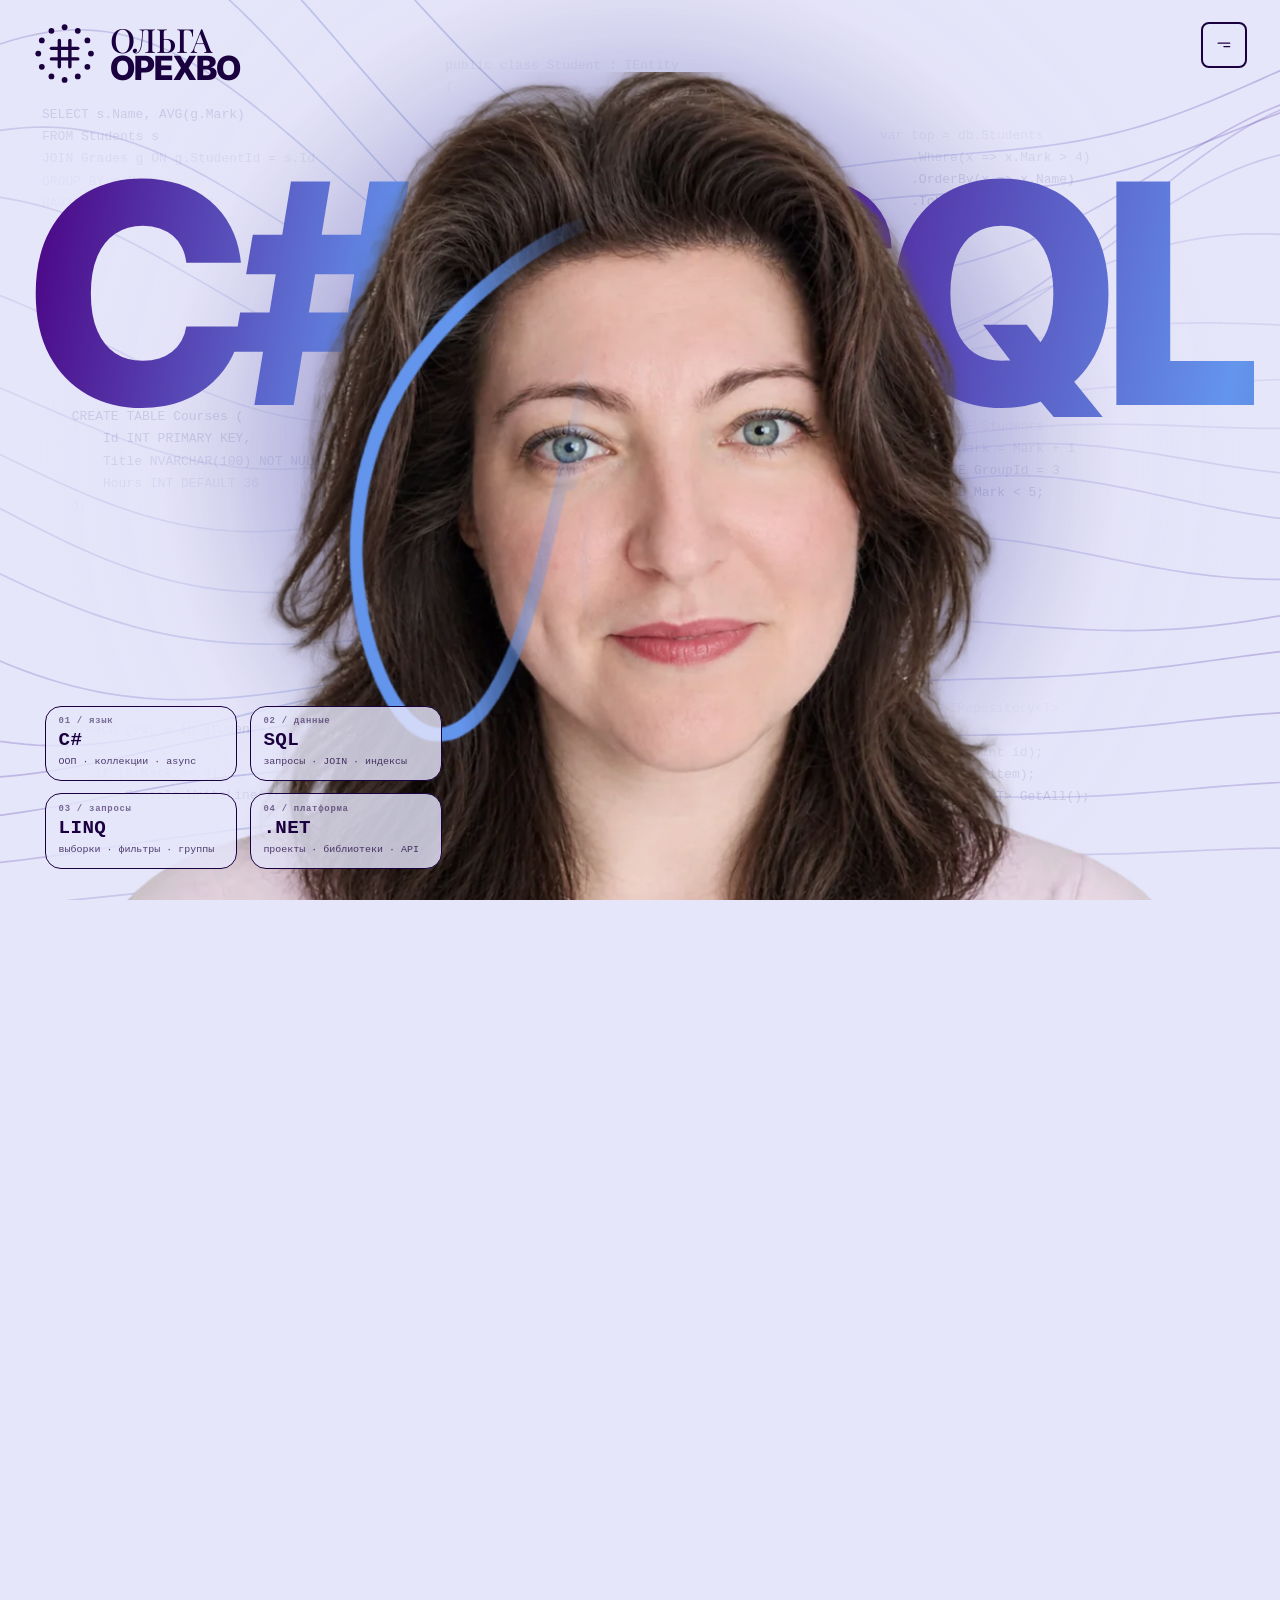
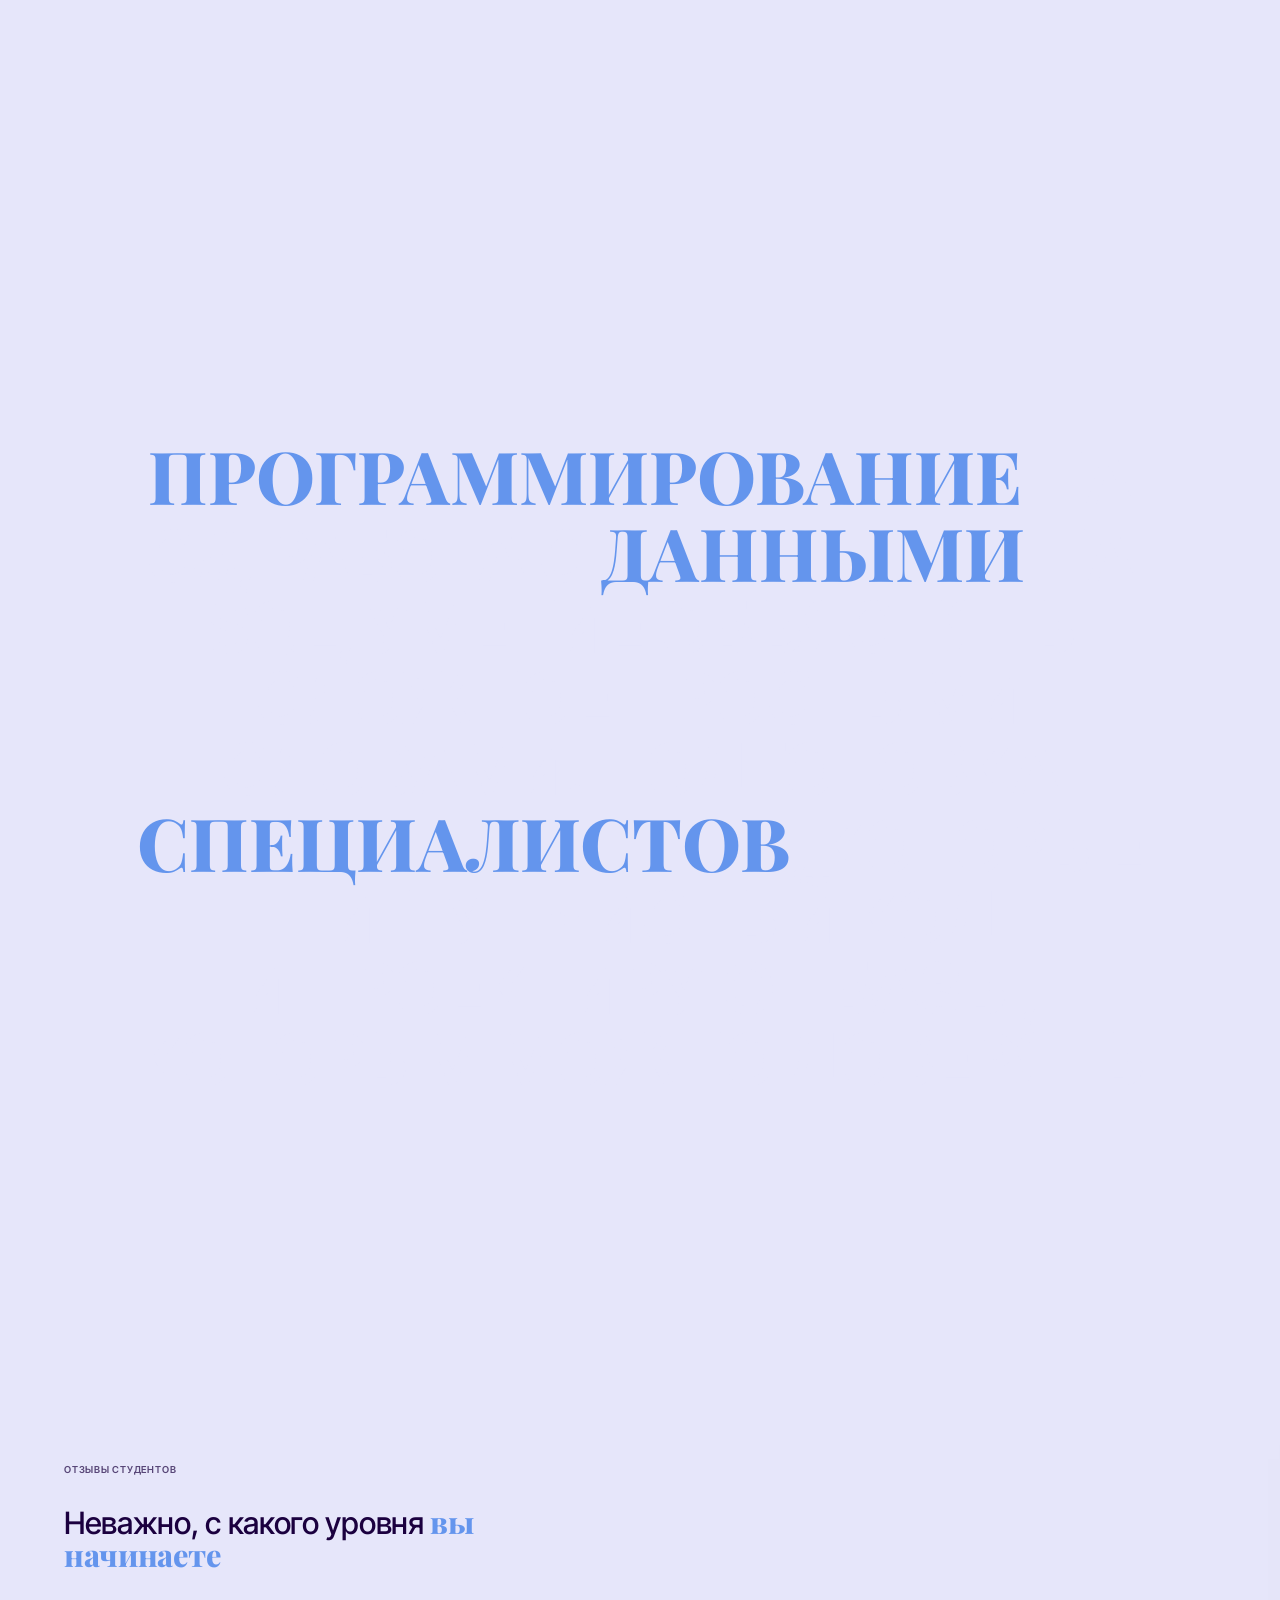
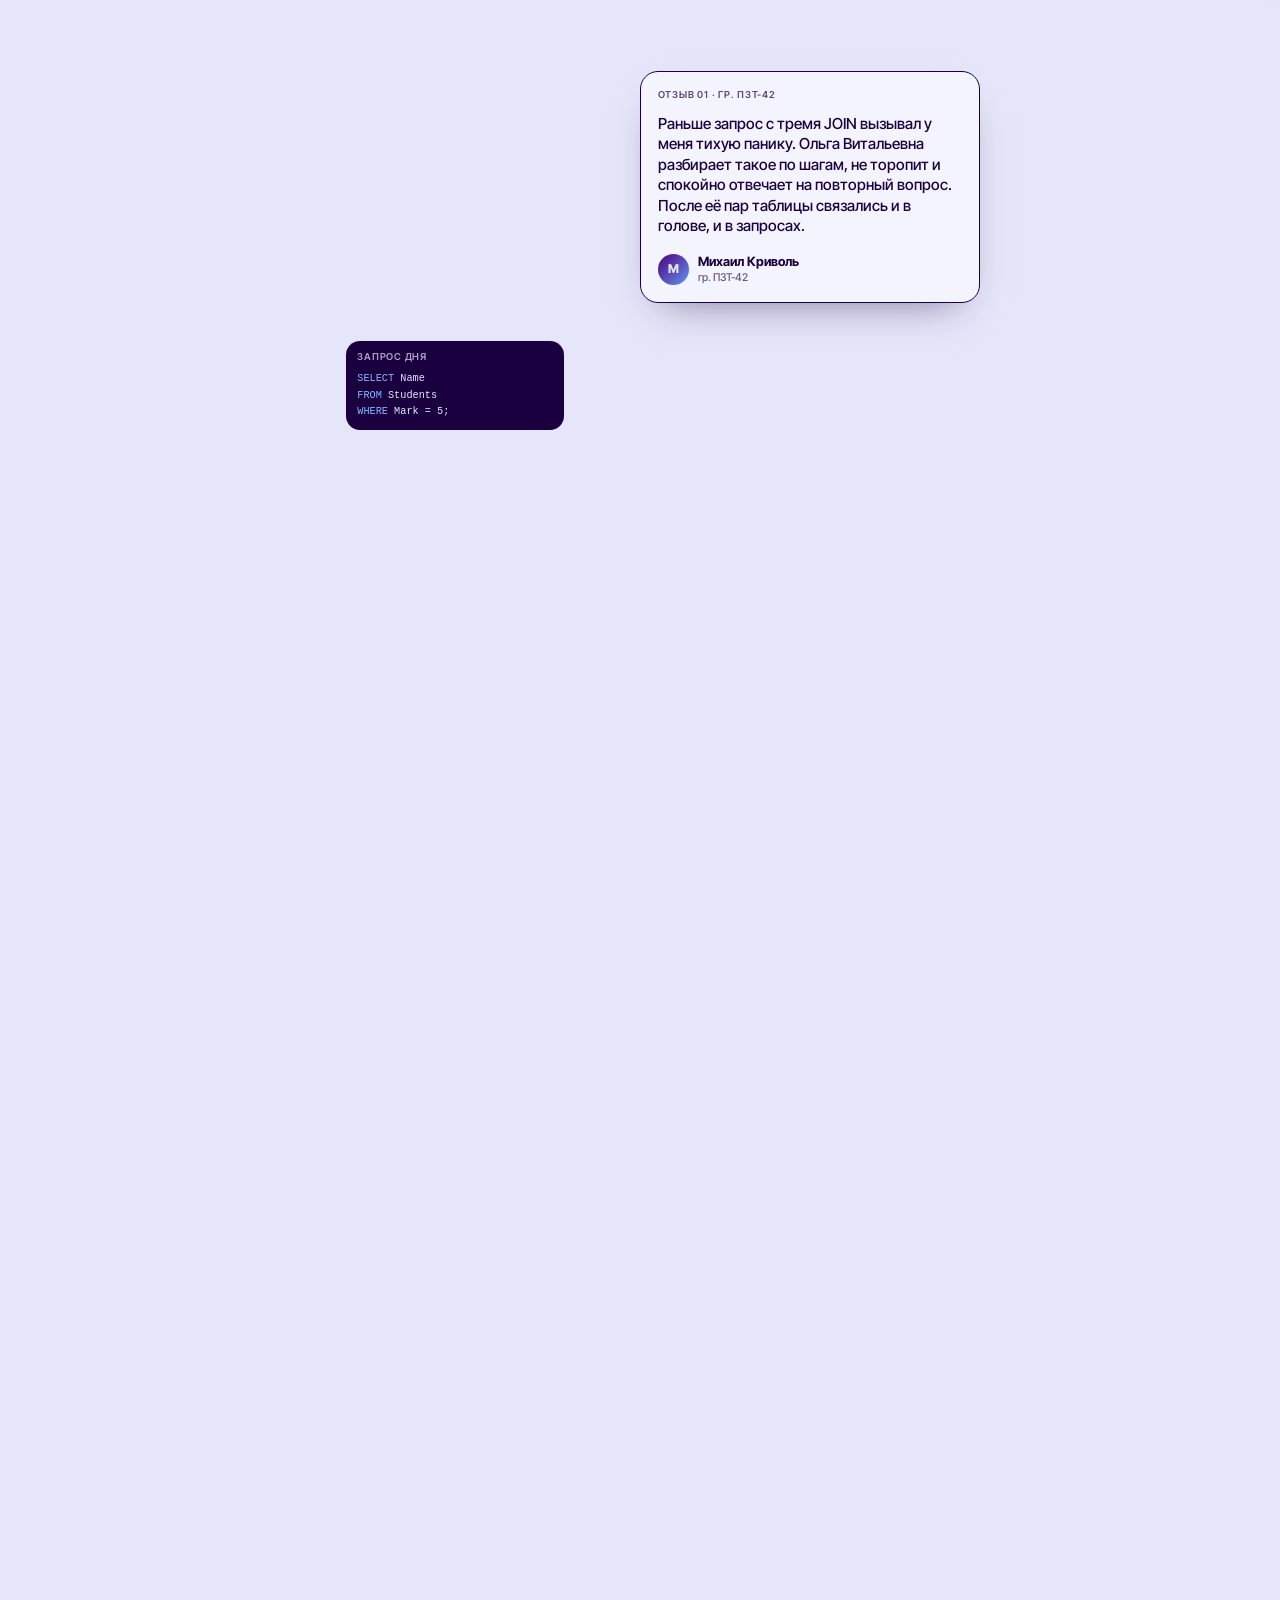
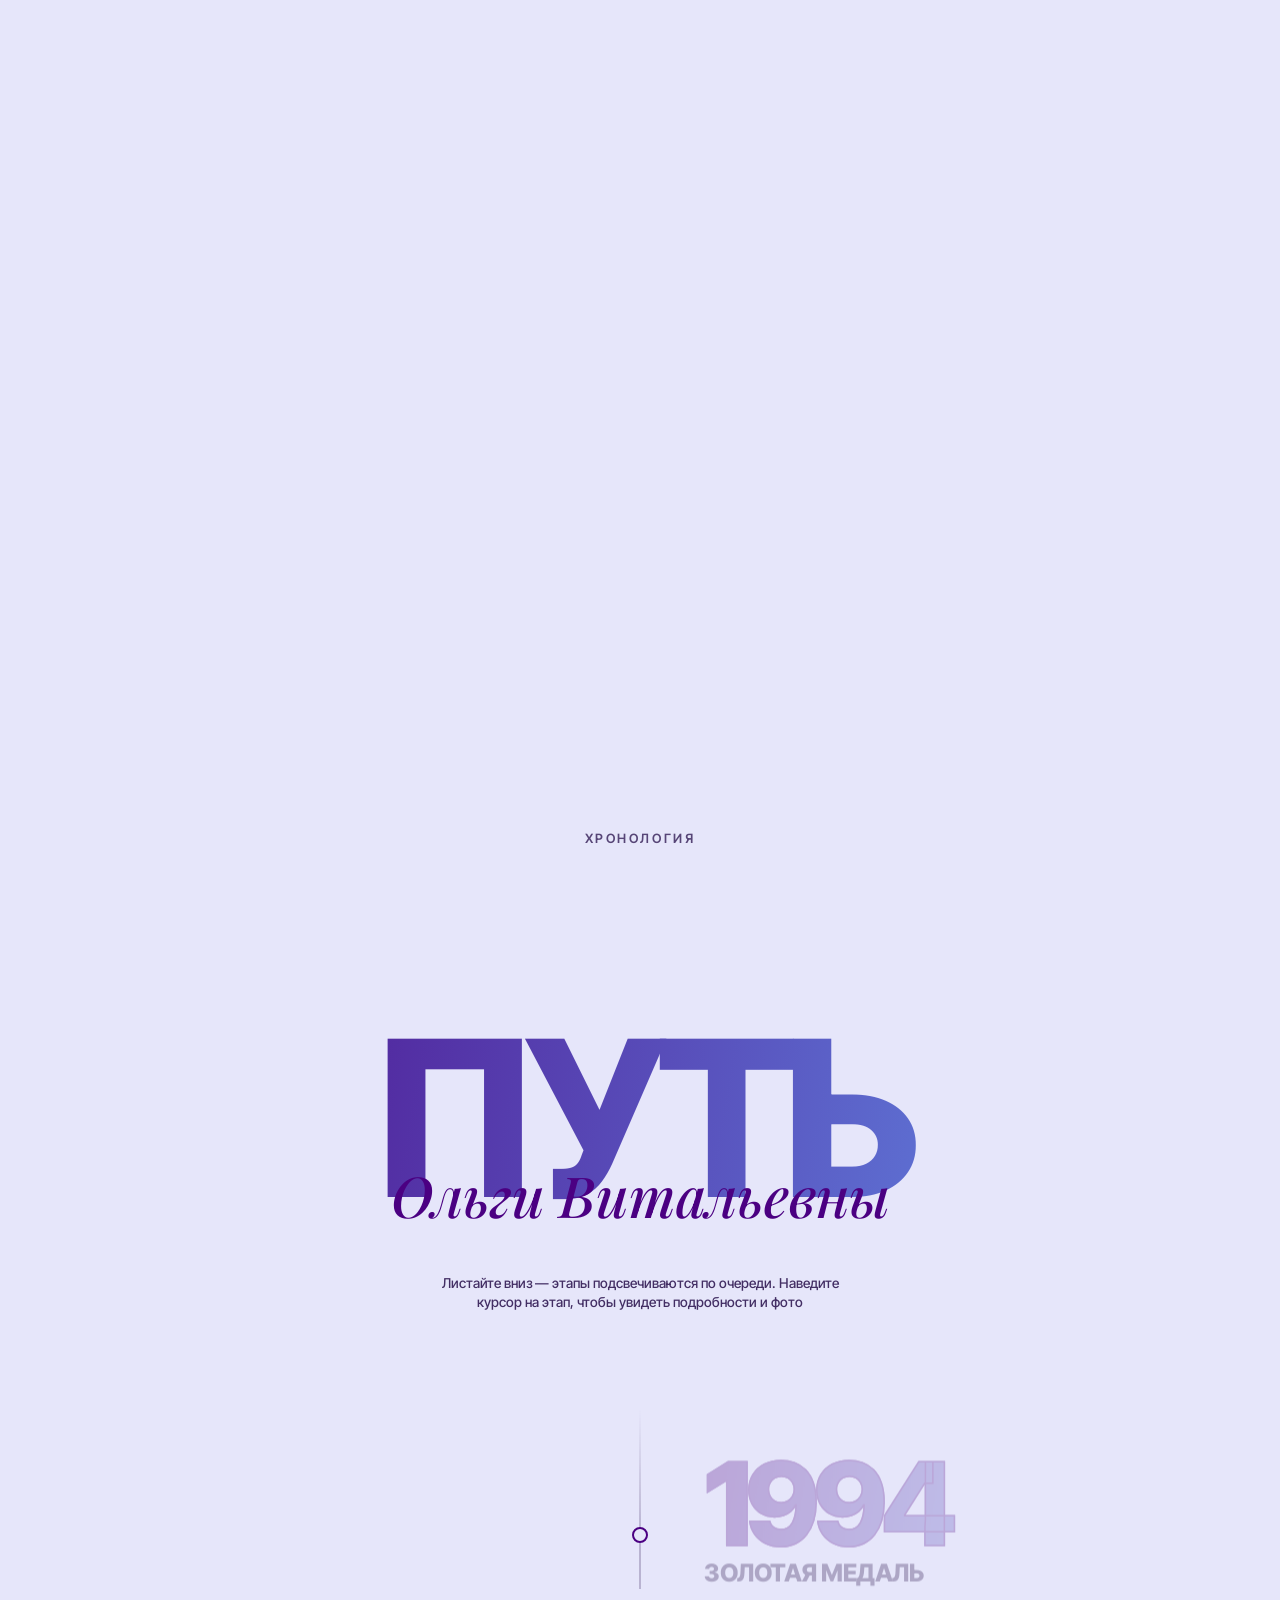
==== index.html @ 8abb2d7e "Update index.html" ====
<!DOCTYPE html>
<html lang="ru">
<head>
<meta charset="utf-8">
<meta name="viewport" content="width=device-width, initial-scale=1, viewport-fit=cover">
<title>Орехво Ольга Витальевна — преподаватель C# и SQL</title>
<link rel="preconnect" href="https://fonts.googleapis.com"><link rel="preconnect" href="https://fonts.gstatic.com" crossorigin>
<link href="https://fonts.googleapis.com/css2?family=Inter+Tight:wght@500;700;800&family=Playfair+Display:wght@500;800&display=swap" rel="stylesheet">
<link rel="stylesheet" href="css/main.css">
<link href="https://fonts.googleapis.com/css2?family=Montserrat:ital,wght@0,600;0,800;1,600&display=swap" rel="stylesheet">
<link rel="stylesheet" href="footer/footer.css">
</head>
<body>
<canvas id="topo" aria-hidden="true"></canvas>
<div class="iri" aria-hidden="true"><i></i><i></i><i></i></div>

<header id="top">
  <a class="logo" href="#story" aria-label="Орехво Ольга Витальевна">
    <svg class="mark" viewBox="0 0 48 48" stroke="currentColor" stroke-width="2.6" stroke-linecap="round" fill="none" aria-hidden="true">
      <circle class="d" style="animation-delay:0.00s" cx="44.0" cy="24.0" r="2.2" fill="currentColor" stroke="none"/><circle class="d" style="animation-delay:0.25s" cx="41.3" cy="34.0" r="2.2" fill="currentColor" stroke="none"/><circle class="d" style="animation-delay:0.50s" cx="34.0" cy="41.3" r="2.2" fill="currentColor" stroke="none"/><circle class="d" style="animation-delay:0.75s" cx="24.0" cy="44.0" r="2.2" fill="currentColor" stroke="none"/><circle class="d" style="animation-delay:1.00s" cx="14.0" cy="41.3" r="2.2" fill="currentColor" stroke="none"/><circle class="d" style="animation-delay:1.25s" cx="6.7" cy="34.0" r="2.2" fill="currentColor" stroke="none"/><circle class="d" style="animation-delay:1.50s" cx="4.0" cy="24.0" r="2.2" fill="currentColor" stroke="none"/><circle class="d" style="animation-delay:1.75s" cx="6.7" cy="14.0" r="2.2" fill="currentColor" stroke="none"/><circle class="d" style="animation-delay:2.00s" cx="14.0" cy="6.7" r="2.2" fill="currentColor" stroke="none"/><circle class="d" style="animation-delay:2.25s" cx="24.0" cy="4.0" r="2.2" fill="currentColor" stroke="none"/><circle class="d" style="animation-delay:2.50s" cx="34.0" cy="6.7" r="2.2" fill="currentColor" stroke="none"/><circle class="d" style="animation-delay:2.75s" cx="41.3" cy="14.0" r="2.2" fill="currentColor" stroke="none"/>
      <path class="h" style="animation-delay:0s" d="M20 14v20" pathLength="100"/>
      <path class="h" style="animation-delay:.15s" d="M28 14v20" pathLength="100"/>
      <path class="h" style="animation-delay:.3s" d="M14 20h20" pathLength="100"/>
      <path class="h" style="animation-delay:.45s" d="M14 28h20" pathLength="100"/>
    </svg>
    <span class="nm"><b>Ольга</b><b>Орехво</b></span>
  </a>
  <div class="btns" id="hmenu">
    <nav class="drawer" id="drawer" aria-label="Разделы сайта">
      <a href="#story">Главная</a><a href="#about">Обо мне</a><a href="#reviews">Отзывы</a><a href="#timeline">Хронология</a><a href="#profile">Дисциплины</a><a href="#pupils">Ученики</a><a href="#gallery">Фотоальбом</a><a href="#voices">Коллеги</a><a href="#awards">Награды</a>
    </nav>
    <button class="btn menu" aria-label="Меню" aria-expanded="false" aria-controls="drawer"><svg viewBox="0 0 24 10" fill="none" stroke="currentColor" stroke-width="2.4" stroke-linecap="round"><path d="M2 2h20M12 8h10" stroke="#1B003F"/></svg></button>
  </div>
</header>

<section id="story">
  <div class="stage">
    <div class="marq" id="marq">
      <div class="row a" id="ra"></div>
      <div class="row b" id="rb"></div>
    </div>
    <div class="shot" id="shotbg"></div>
    <div class="hero" id="hero">
      <div class="big l">C#</div><div class="big r">SQL</div>
    </div>
    <div class="shot" id="shot">
      <img decoding="async" id="ph" alt="Преподаватель" src="images/embedded-01.webp">
    </div>
    <div class="hchips" id="hchips"><span class="chip"><i>01 / язык</i><b>C#</b><small>ООП · коллекции · async</small></span><span class="chip"><i>02 / данные</i><b>SQL</b><small>запросы · JOIN · индексы</small></span><span class="chip"><i>03 / запросы</i><b>LINQ</b><small>выборки · фильтры · группы</small></span><span class="chip"><i>04 / платформа</i><b>.NET</b><small>проекты · библиотеки · API</small></span></div>
    <svg class="sig" id="sig" viewBox="0 0 855 856">
      <defs><filter id="fat" x="-2%" y="-2%" width="104%" height="104%"><feMorphology operator="dilate" radius="2.6"/></filter><linearGradient id="wg" gradientUnits="userSpaceOnUse" x1="0" y1="0" x2="855" y2="0"><stop id="w1" offset="0" stop-color="#fff"/><stop id="w2" offset="0" stop-color="#000"/></linearGradient><mask id="sm" maskUnits="userSpaceOnUse" x="0" y="0" width="855" height="856"><rect width="855" height="856" fill="url(#wg)"/></mask></defs>
      <image href="images/embedded-02.png" width="855" height="856" mask="url(#sm)" filter="url(#fat)"/>
    </svg>
  </div>
</section>

<section id="about">
  <h2><em>Программирование</em> на C#, работа с <em>данными</em> на SQL, умение объяснять сложное простыми словами. Подготовка <em>специалистов</em>, которые пишут чистый код и&nbsp;проектируют базы, которым можно доверять</h2>
</section>

<section id="reviews" aria-label="Отзывы студентов">
  <div class="rstage">
    <div class="ri rint rtext" style="--x:.05;--y:15" data-d="1"><div class="rcap">Отзывы студентов</div><p>Неважно, с какого уровня <b>вы начинаете</b></p></div>
    <!-- Отзывы группы ПЗТ-42: тексты — черновики, каждый автор правит свой под себя. --x/--y — позиция на ПК, --xm/--ym — на телефоне (≤700px) -->
    <article class="ri rc" style="--x:0.50;--y:38;--xm:.2;--ym:52" data-d="1.05" data-dm="1"><div class="rcap">Отзыв 01 · гр. ПЗТ-42</div><q>Раньше запрос с тремя JOIN вызывал у меня тихую панику. Ольга Витальевна разбирает такое по шагам, не торопит и спокойно отвечает на повторный вопрос. После её пар таблицы связались и в голове, и в запросах.</q><div class="who"><i>М</i><span>Михаил Криволь<small>гр. ПЗТ-42</small></span></div></article>
    <article class="ri rc" style="--x:1.02;--y:10;--xm:1.05;--ym:11" data-d="1.0" data-dm="1"><div class="rcap">Отзыв 02 · гр. ПЗТ-42</div><q>Требовательная, это правда. Зато не делает вид, что всё очевидно, и разбирает ошибки до конца. На C# чужой код после её пар читать стало заметно проще.</q><div class="who"><i>И</i><span>Иван Нестеренко<small>гр. ПЗТ-42</small></span></div></article>
    <article class="ri rc" style="--x:1.46;--y:54;--xm:1.25;--ym:52" data-d="1.1" data-dm="1"><div class="rcap">Отзыв 03 · гр. ПЗТ-42</div><q>На КПиЯП C# сначала пугал: классы, наследование, всё сразу. Ольга Витальевна объясняет спокойно и на примерах, и в какой-то момент я поймала себя на том, что сама понимаю, что пишу.</q><div class="who"><i>Е</i><span>Екатерина Овсяник<small>гр. ПЗТ-42</small></span></div></article>
    <article class="ri rc rbig" style="--x:1.92;--y:14;--xm:2.05;--ym:11" data-d="0.95" data-dm="1" data-cap="Отзыв студентки" data-name="Виктория Машуто" data-sub="гр. ПЗТ-42" data-full="Занятия с Ольгой Витальевной — это мощный баланс теории и практики в сфере C# и баз данных. Но главное — это её невероятная вовлеченность. Как настоящий наставник, она искренне болеет за мой результат на ProfSkills и помогает справляться со всеми трудностями подготовки. Очень ценю её поддержку и безумно рада была работать над разработкой этого сайта!"><div class="rcap">Отзыв 04 · гр. ПЗТ-42</div><q>Занятия с Ольгой Витальевной — это мощный баланс теории и практики в сфере C# и баз данных. Но главное — это её невероятная вовлеченность…</q><button type="button" class="rmore" data-open="rmodal">Читать подробнее →</button><div class="who"><i>В</i><span>Виктория Машуто<small>гр. ПЗТ-42</small></span></div></article>
    <article class="ri rc rbig" style="--x:2.4;--y:42;--xm:2.2;--ym:52" data-d="1.0" data-dm="1"><div class="rcap">Отзыв 05 · выпускник 2017 г.</div><q>Об Ольге Витальевне у меня остались исключительно тёплые и положительные воспоминания. Это не только замечательный преподаватель, который умеет заинтересовать своим предметом…</q><button type="button" class="rmore" data-open="rmodal">Читать подробнее →</button><div class="who"><i>Д</i><span>Денис Чеберачко<small>выпускник · WorldSkills</small></span></div></article>
    <!-- Отзывы группы ПЗТ-44 -->
    <article class="ri rc rbig" style="--x:3.0;--y:12;--xm:3.05;--ym:11" data-d="1.0" data-dm="1" data-cap="Отзыв студента" data-name="Панько Д.М." data-sub="гр. ПЗТ-44" data-full="Хочу выразить благодарность Ольге Витальевне за качественное преподавание. Материал она объясняет понятно и последовательно, всегда готова ответить на вопросы и разобрать сложные моменты ещё раз. На занятиях спокойная и доброжелательная атмосфера, а требования к работам чёткие и справедливые. Видно, что Ольге Витальевне важно, чтобы студенты действительно разобрались в предмете. Спасибо за терпение, поддержку и интересные занятия!"><div class="rcap">Отзыв 06 · гр. ПЗТ-44</div><q>Хочу выразить благодарность Ольге Витальевне за качественное преподавание. Материал она объясняет понятно и последовательно…</q><button type="button" class="rmore" data-open="rmodal">Читать подробнее →</button><div class="who"><i>Д</i><span>Панько Д.М.<small>гр. ПЗТ-44</small></span></div></article>
    <article class="ri rc rbig" style="--x:3.45;--y:46;--xm:3.3;--ym:52" data-d="1.05" data-dm="1" data-cap="Отзыв студента" data-name="Зименков И.С." data-sub="гр. ПЗТ-44" data-full="Ольга Витальевна — просто золотой человек и преподаватель от бога. С ней максимально комфортно учиться: она никогда не давит, не нудит, а объясняет всё нормальным, человеческим языком. На уроках всегда приятная атмосфера, нет этого вечного страха сделать ошибку. Она видит в каждом из нас личность, всегда выслушает и поддерживает, если что-то не получается. К такому учителю реально хочется ходить на занятия!"><div class="rcap">Отзыв 07 · гр. ПЗТ-44</div><q>Ольга Витальевна — просто золотой человек и преподаватель от бога. С ней максимально комфортно учиться: она никогда не давит, не…</q><button type="button" class="rmore" data-open="rmodal">Читать подробнее →</button><div class="who"><i>И</i><span>Зименков И.С.<small>гр. ПЗТ-44</small></span></div></article>
    <article class="ri rc" style="--x:3.9;--y:16;--xm:4.05;--ym:11" data-d="0.95" data-dm="1"><div class="rcap">Отзыв 08 · гр. ПЗТ-44</div><q>Спасибо Ольге Витальевне за её доброту и терпение! Она никогда не ругает за ошибки, а наоборот — помогает и поддерживает. С ней хочется учиться, и C# уже не кажется таким сложным. Очень вам благодарна!</q><div class="who"><i>Н</i><span>Малиновская Н.А.<small>гр. ПЗТ-44</small></span></div></article>
    <article class="ri rc" style="--x:4.35;--y:50;--xm:4.15;--ym:52" data-d="1.1" data-dm="1"><div class="rcap">Отзыв 09 · гр. ПЗТ-44</div><q>Ольга Витальевна — замечательный учитель. Объясняет понятно, помогает, если что-то не понимаешь. На уроках спокойно, можно не бояться отвечать. Спасибо вам большое!</q><div class="who"><i>В</i><span>Куличёв В.В.<small>гр. ПЗТ-44</small></span></div></article>
    <article class="ri rc rbig" style="--x:4.8;--y:10;--xm:5.05;--ym:11" data-d="1.0" data-dm="1" data-cap="Отзыв студента" data-name="Белько В.В." data-sub="гр. ПЗТ-44" data-full="Огромное спасибо Ольге Витальевне за то, что сложный и объёмный C# стал для меня понятным и интересным! Благодаря её объяснениям даже самые запутанные темы наконец-то уложились в голове, и программирование перестало казаться чем-то недостижимым."><div class="rcap">Отзыв 10 · гр. ПЗТ-44</div><q>Огромное спасибо Ольге Витальевне за то, что сложный и объёмный C# стал для меня понятным и интересным! Благодаря её объяснениям…</q><button type="button" class="rmore" data-open="rmodal">Читать подробнее →</button><div class="who"><i>В</i><span>Белько В.В.<small>гр. ПЗТ-44</small></span></div></article>
    <article class="ri rc" style="--x:5.25;--y:44;--xm:5.0;--ym:52" data-d="1.05" data-dm="1"><div class="rcap">Отзыв 11 · гр. ПЗТ-44</div><q>Ольга Витальевна — очень интересный и терпеливый преподаватель. Её лекции никогда не бывают скучными. И благодаря ей я поняла, что C# — это не так страшно, как казалось. Спасибо ей большое!</q><div class="who"><i>Д</i><span>Брезина Д.А.<small>гр. ПЗТ-44</small></span></div></article>
    <!-- Отзыв выпускницы ПЗТ-40 -->
    <article class="ri rc rbig" style="--x:5.6;--y:12;--xm:6.0;--ym:52" data-d="1.0" data-dm="1" data-cap="Отзыв выпускницы" data-name="Дарья Крагель" data-sub="выпускница ПЗТ-40" data-full="Замечательный преподаватель, который действительно переживает за учащихся и делает всё, чтобы мы поняли материал. И лекции, и лабораторные с практическими всегда проходили интересно. Спасибо за человеческое отношение и помощь в учебе!"><div class="rcap">Отзыв 12 · выпускница ПЗТ-40</div><q>Замечательный преподаватель, который действительно переживает за учащихся и делает всё, чтобы мы поняли материал. И лекции, и лабораторные…</q><button type="button" class="rmore" data-open="rmodal">Читать подробнее →</button><div class="who"><i>Д</i><span>Дарья Крагель<small>выпускница ПЗТ-40</small></span></div></article>
    <!-- доп. карточки с кодом для лент ПЗТ-44 (на телефоне скрыты) -->
    <div class="ri rcode" style="--x:2.72;--y:14" data-d="1.0" aria-hidden="true"><span class="rcap">терпение</span><em>while</em> (!understood)
  Explain();</div>
    <div class="ri rcode" style="--x:3.05;--y:74" data-d="1.0" aria-hidden="true"><span class="rcap">запрос дня</span><em>INSERT INTO</em> Reviews
<em>VALUES</em> ('Спасибо!');</div>
    <div class="ri rcode" style="--x:3.45;--y:8" data-d="1.0" aria-hidden="true"><span class="rcap">на каждой паре</span><em>foreach</em> (<em>var</em> s <em>in</em> students)
  s.Learn();</div>
    <div class="ri rcode" style="--x:3.95;--y:74" data-d="1.0" aria-hidden="true"><span class="rcap">если не понял</span><em>try</em> { Learn(); }
<em>catch</em> { Ask(); }</div>
    <div class="ri rcode" style="--x:4.35;--y:8" data-d="1.0" aria-hidden="true"><span class="rcap">сколько нас</span><em>SELECT</em> <em>COUNT</em>(*)
<em>FROM</em> Thanks;</div>
    <div class="ri rcode" style="--x:4.8;--y:74" data-d="1.0" aria-hidden="true"><span class="rcap">на защите</span><em>if</em> (understood)
  mark = 5;</div>
    <div class="ri rcode" style="--x:5.25;--y:8" data-d="1.0" aria-hidden="true"><span class="rcap">git</span>git commit -m
  "Всё получилось"</div>
    <div class="ri rcode" style="--x:0.27;--y:68" data-d="0.9" aria-hidden="true"><span class="rcap">запрос дня</span><em>SELECT</em> Name
<em>FROM</em> Students
<em>WHERE</em> Mark = 5;</div>
    <div class="ri rcode" style="--x:1.12;--y:76" data-d="1.1" aria-hidden="true"><span class="rcap">на каждой паре</span>students
  .<em>Where</em>(s => s.Mark > 4)
  .<em>ToList</em>();</div>
    <div class="ri rcode" style="--x:2.15;--y:72" data-d="1.15" aria-hidden="true"><span class="rcap">итог</span><em>Console</em>.WriteLine(
  "Спасибо!");</div>
  </div>
</section>

<!-- Хронология: данные из характеристик и грамот. Чтобы добавить фото — замените <figure class="tlimg"><b>..</b><em>..</em></figure> на <figure class="tlimg"><img decoding="async" class="doc" src="images/..."></figure> -->
<section id="timeline" aria-label="Хронология">
  <div class="tstage">
    <div class="ttrack" id="ttrack">
      <div class="tline"><i id="tfill"></i></div>
      <article class="tli tlt" style="--k:0"><div class="tcap">Хронология</div><h2>Путь <em>Ольги Витальевны</em></h2><p>Листайте вниз — этапы подсвечиваются по очереди. Наведите курсор на этап, чтобы увидеть подробности и фото</p></article>
    <article class="tli r" style="--k:1;--c1:#4B0082;--c2:#6495ED" tabindex="0">
      <div class="tlb"><span class="tly">1994</span><h3>Золотая медаль</h3><p class="tls">Школа №9</p><div class="tld"><p>Ещё в школе проявляла интерес к точным наукам: окончила её в 1994 году с золотой медалью и выбрала специальность «Математика. Прикладная математика» в Гродненском государственном университете имени Янки Купалы.</p></div></div>
      <figure class="tlimg"><b>1994</b><em>Золотая медаль · 1994</em></figure>
      <i class="tldot"></i>
    </article>
    <article class="tli l" style="--k:2;--c1:#191970;--c2:#6495ED" tabindex="0">
      <div class="tlb"><span class="tly">1999</span><h3>Университет и колледж</h3><p class="tls">ГрГУ имени Янки Купалы → Гродненский государственный политехнический колледж</p><div class="tld"><p>Окончила ГрГУ имени Янки Купалы («Математик. Преподаватель математики») и в том же году — институт повышения образования при ГрГУ («Математик-программист»). С июля 1999 года работает в Гродненском государственном политехническом колледже: сначала совместителем, с 1 сентября 2000 — штатным преподавателем спецдисциплин.</p></div></div>
      <figure class="tlimg"><img decoding="async" class="ph" src="images/univ-old.jpg" alt="Студенческие годы" loading="lazy"></figure>
      <i class="tldot"></i>
    </article>
    <article class="tli r" style="--k:3;--c1:#4B0082;--c2:#8FB4FF" tabindex="0">
      <div class="tlb"><span class="tly">2006</span><h3>Почётная грамота</h3><p class="tls">К 50-летию колледжа</p><div class="tld"><p>Ноябрь 2006: Почётная грамота за добросовестное и творческое отношение к работе в связи с 50-летием со дня основания колледжа. В том же году — курсы «Педагогическое мастерство и современные технологии обучения».</p></div></div>
      <figure class="tlimg"><img decoding="async" class="doc" src="images/pochetnaya-gramota-2006.jpg" alt="Почётная грамота · 2006" loading="lazy"></figure>
      <i class="tldot"></i>
    </article>
    <article class="tli l" style="--k:4;--c1:#27006B;--c2:#6495ED" tabindex="0">
      <div class="tlb"><span class="tly">2009</span><h3>Признание коллег</h3><p class="tls">Методические конкурсы колледжа</p><div class="tld"><p>Февраль 2009: диплом III степени — победитель мониторинга качества преподавания в колледже, и грамота от коллектива группы ПЗТ-2.15. Июль 2009: благодарственное письмо директора за методическую помощь начинающим преподавателям. Ещё раньше, в октябре 2007, — диплом II степени конкурса методических разработок «Открытый урок».</p></div></div>
      <figure class="tlimg"><img decoding="async" class="doc" src="images/diplom-2009-monitoring.jpg" alt="Диплом · 2009" loading="lazy"></figure>
      <i class="tldot"></i>
    </article>
    <article class="tli r" style="--k:5;--c1:#191970;--c2:#8FB4FF" tabindex="0">
      <div class="tlb"><span class="tly">2011</span><h3>Грамота облисполкома</h3><p class="tls">Награда и курсы повышения квалификации</p><div class="tld"><p>4 ноября 2011 — Почётная грамота управления образования Гродненского облисполкома за многолетнюю плодотворную работу и успехи в профессиональной деятельности. В июне 2011 — курс в институте инновационных технологий («Инновационные технологии в образовании»), а в 2003 — курсы в республиканском институте повышения образования. Соавтор типового учебного плана специальности 2-40 01 01 «Программное обеспечение информационных технологий». К 2011 году — преподаватель первой категории.</p></div></div>
      <figure class="tlimg"><img decoding="async" class="doc" src="images/gramota-uprobr-2011.jpg" alt="Почётная грамота управления образования · 2011" loading="lazy"></figure>
      <i class="tldot"></i>
    </article>
    <article class="tli l" style="--k:6;--c1:#4B0082;--c2:#6495ED" tabindex="0">
      <div class="tlb"><span class="tly">2013</span><h3>Эксперт по аккредитации</h3><p class="tls">Департамент контроля качества образования</p><div class="tld"><p>Принимает участие в работе Департамента контроля качества образования по аккредитации ЧУО «Колледж бизнеса и права». К этому времени — преподаватель высшей категории.</p></div></div>
      <figure class="tlimg"><b>2013</b><em>Контроль качества</em></figure>
      <i class="tldot"></i>
    </article>
    <article class="tli r" style="--k:7;--c1:#191970;--c2:#6495ED" tabindex="0">
      <div class="tlb"><span class="tly">2016</span><h3>WorldSkills Belarus</h3><p class="tls">Первая медаль ученика</p><div class="tld"><p>Май 2016: Д. Чеберачко — серебряный призёр II Республиканского конкурса «WorldSkills Belarus – 2016» по компетенции «Программные решения для бизнеса». Ольга Витальевна — эксперт этой компетенции, ей вручён диплом эксперта конкурса. 3 ноября 2016 — Грамота Министерства образования Республики Беларусь за многолетнюю плодотворную педагогическую деятельность, успехи в обучении и воспитании подрастающего поколения.</p></div></div>
      <figure class="tlimg"><img decoding="async" class="ph" src="images/ws2016-ploshchadka.jpg" alt="WorldSkills Belarus – 2016: площадка компетенции" loading="lazy" style="object-position:50% 40%"></figure>
      <i class="tldot"></i>
    </article>
    <article class="tli l" style="--k:8;--c1:#4B0082;--c2:#8FB4FF" tabindex="0">
      <div class="tlb"><span class="tly">2017</span><h3>От Гродно до Абу-Даби</h3><p class="tls">Россия, Китай, ОАЭ и премия Президента</p><div class="tld"><p>Май 2017: серебро Д. Чеберачко в финале WorldSkills Russia в Краснодаре и участие в Евразийском чемпионате. Июнь — China International Skills Competition. Октябрь — 44-й чемпионат мира WorldSkills в Абу-Даби. Дипломы «Арт-Портала».</p> <p> Для Ольги Витальевны этот год особенный — третья премия специального фонда Президента Республики Беларусь за вклад в развитие способностей одарённых учащихся (по итогам 2016/2017 учебного года) и Почётная грамота Гродненского облисполкома (август 2017).</p></div></div>
      <figure class="tlimg"><img decoding="async" class="doc" src="images/svidetelstvo-premiya-prezidenta-2017.jpg" alt="Свидетельство о награждении третьей премией · 2017" loading="lazy"></figure>
      <i class="tldot"></i>
    </article>
    <article class="tli r" style="--k:9;--c1:#27006B;--c2:#8FB4FF" tabindex="0">
      <div class="tlb"><span class="tly">2018</span><h3>Эксперт конкурсов</h3><p class="tls">WorldSkills Belarus и Profskills Belarus</p><div class="tld"><p>Ольга Витальевна выступала экспертом по компетенции «Программные решения для бизнеса»: диплом эксперта II конкурса WorldSkills Belarus – 2016, сертификат эксперта III конкурса WorldSkills Belarus – 2018 (Минск) и сертификат эксперта V конкурса Profskills Belarus – 2023.</p></div></div>
      <figure class="tlimg"><img decoding="async" class="ph" src="images/ws2018-gruppa.jpg" alt="WorldSkills Belarus 2018: эксперты и участники компетенции" loading="lazy" style="object-position:50% 45%"></figure>
      <i class="tldot"></i>
    </article>
    <article class="tli l" style="--k:10;--c1:#27006B;--c2:#6495ED" tabindex="0">
      <div class="tlb"><span class="tly">2019</span><h3>Новые призёры</h3><p class="tls">WorldSkills 2019–2020</p><div class="tld"><p>Май и декабрь 2019: В. Десятов, Д. Альхимович и А. Лисовский — призёры первичных этапов конкурса по стандартам WorldSkills. Май 2020: В. Десятов — 3 место в областном этапе «WorldSkills Belarus – 2020». В 2020 году — дипломы областного «ТехноМарафона» у Д. Дикляевой, Д. Врублевского и А. Зайцева.</p></div></div>
      <figure class="tlimg"><img decoding="async" class="ph" src="images/ws2020-oblast-diplomy.jpg" alt="Областной этап WorldSkills Belarus – 2020: дипломы учеников" loading="lazy" style="object-position:50% 35%"></figure>
      <i class="tldot"></i>
    </article>
    <article class="tli r" style="--k:11;--c1:#191970;--c2:#8FB4FF" tabindex="0">
      <div class="tlb"><span class="tly">2021</span><h3>«ИТ-Планета» и благодарность</h3><p class="tls">Международная олимпиада в сфере ИКТ</p><div class="tld"><p>К. Канабай — 3 место в конкурсе «DataArt IT Contest» олимпиады «ИТ-Планета 2020/21» и диплом I степени BIT-CUP 2021 (БГУИР) в конкурсе «Программирование на .NET», а также I место в конкурсе «Web-технологии» «ТехноМарафона 2.1». Студенты колледжа участвовали в отборочных этапах «ИТ-Планета 2020/21» по базам данных Oracle и DataArt. Ольга Витальевна отмечена благодарственной грамотой за подготовку учащихся. В 2021 году — она рецензент типовой учебной программы по «Базам данных и СУБД», коллектив колледжа рекомендовал её к награждению Почётной грамотой Министерства образования.</p></div></div>
      <figure class="tlimg"><img decoding="async" class="doc" src="images/gramota-itplaneta-2021.jpg" alt="Благодарственная грамота · 2021" loading="lazy"></figure>
      <i class="tldot"></i>
    </article>
    <article class="tli l" style="--k:12;--c1:#191970;--c2:#8FB4FF" tabindex="0">
      <div class="tlb"><span class="tly">2023</span><h3>Эксперт и наставник</h3><p class="tls">Profskills Belarus и «ИТ-Планета 2023»</p><div class="tld"><p>2023: сертификат эксперта V Республиканского конкурса Profskills Belarus – 2023 по компетенции «Программные решения для бизнеса» (Минск). Март 2023: К. Канабай выполнил задание компании SimbirSoft на 92 % в первом этапе Международной олимпиады «ИТ-Планета 2023», а в апреле — на 96 % во втором.</p></div></div>
      <figure class="tlimg"><img decoding="async" class="ph" src="images/profskills2023-uchastnik.jpg" alt="Работа с участником конкурса, 2023" loading="lazy" style="object-position:50% 30%"></figure>
      <i class="tldot"></i>
    </article>
    <article class="tli r" style="--k:13;--c1:#4B0082;--c2:#6495ED" tabindex="0">
      <div class="tlb"><span class="tly">2024</span><h3>Наставничество</h3><p class="tls">ИТ-Планета и РИПО</p><div class="tld"><p>Благодарственная грамота АНО ЦРИТ «ИТ-Планета» (Москва) за значимый вклад в развитие личных и профессиональных навыков у обучающихся и многолетнее наставничество. В том же году — очное участие в тренинге РИПО по компетенции «Программные решения для бизнеса» в рамках проекта ПРООН «Развитие инновационного потенциала молодёжи для ускоренного устойчивого развития Беларуси» (Минск).</p></div></div>
      <figure class="tlimg"><img decoding="async" class="doc" src="images/gramota-itplaneta-2024.jpg" alt="Благодарственная грамота «ИТ-Планета» · 2024" loading="lazy"></figure>
      <i class="tldot"></i>
    </article>
    <article class="tli l" style="--k:14;--c1:#4B0082;--c2:#6495ED" tabindex="0">
      <div class="tlb"><span class="tly">2025</span><h3>IT-Плеханов Cup</h3><p class="tls">Победа ученика и новые курсы</p><div class="tld"><p>Апрель 2025: А. Стельмашук — 1 место в IV финале марафона IT-Плеханов Cup, наставнику — благодарность. Тогда же — курс РЭУ имени Плеханова «Тьюторский подход в самоопределении подростка» (16 часов). Февраль 2025: К. Лапутько и В. Микуцевич — дипломы областного этапа VI Республиканского конкурса.</p></div></div>
      <figure class="tlimg"><img decoding="async" class="ph" src="images/rea-students.jpg" alt="У РЭУ имени Плеханова" loading="lazy"></figure>
      <i class="tldot"></i>
    </article>
    <article class="tli r" style="--k:15;--c1:#191970;--c2:#6495ED" tabindex="0">
      <div class="tlb"><span class="tly">2026</span><h3>Сегодня</h3><p class="tls">Гродненский государственный политехнический колледж</p><div class="tld"><p>Преподаватель высшей категории: программирование, базы данных, компьютерные сети. Готовит учащихся к Profskills и олимпиадам и по-прежнему учится сама.</p></div></div>
      <figure class="tlimg"><img decoding="async" id="tlph" alt="Орехво Ольга Витальевна"></figure>
      <i class="tldot"></i>
    </article>
    </div>
  </div>
</section>

<section id="profile" aria-label="О преподавателе">
  <div class="pf">
    <figure><img decoding="async" src="images/portrait.jpg" alt="Орехво Ольга Витальевна" loading="lazy"><figcaption>Преподаватель высшей категории</figcaption></figure>
    <div class="sh"><span class="acap">О преподавателе</span><h2>Чему<span>учит</span></h2>
      <ol class="disc"><li>Основы алгоритмизации и программирования</li><li>Базы данных и системы управления базами данных</li><li>Конструирование программ и языки программирования</li><li>Компьютерные сети</li></ol>
      <p class="pf-note">Автор учебно-методических комплексов и учебных программ по этим предметам, одна из разработчиков типового учебного плана специальности «Программное обеспечение информационных технологий», в 2021 году — рецензент типовой программы по базам данных.</p>
    </div>
  </div>
  <div class="stats">
    <div class="st"><b data-years="1999">27</b><span>лет в одном колледже<br>(с июля 1999)</span></div>
    <div class="st"><b>2</b><span>высших образования</span></div>
    <div class="st"><b>5</b><span>курсов и тренингов<br>2003 · 2006 · 2011 · 2024 · 2025</span></div>
    <div class="st"><b>17</b><span>учеников-призёров<br>в этих документах</span></div>
  </div>
</section>
<section id="pupils" aria-label="Ученики-призёры">
  <div class="sh"><span class="acap">Ученики-призёры</span><h2 data-letters>Победы<em>учеников</em></h2></div>
  <div class="pchips" id="pchips" role="group" aria-label="Фильтр по наградам">
    <button type="button" class="pchip" data-f="all" aria-pressed="true">Все <small></small></button>
    <button type="button" class="pchip" data-f="1" aria-pressed="false">1 степени <small></small></button>
    <button type="button" class="pchip" data-f="2" aria-pressed="false">2 степени <small></small></button>
    <button type="button" class="pchip" data-f="3" aria-pressed="false">3 степени <small></small></button>
    <button type="button" class="pchip" data-f="part" aria-pressed="false">Участие <small></small></button>
    <button type="button" class="pchip" data-f="cert" aria-pressed="false">Сертификаты <small></small></button>
  </div>
  <div class="plw" id="plw"><div class="rail" aria-hidden="true"><i class="rf"></i><b class="rd"></b></div>
  <ol class="pl">
<li data-cat="2" data-img="images/diplom-cheberachko-2016.jpg" tabindex="0"><span class="y">2016</span><span class="n">Д. Чеберачко</span><span class="w">WorldSkills Belarus – 2016 · «Программные решения для бизнеса»</span><span class="bdg" data-p="silver" data-b="1">Серебро</span></li>
<li data-cat="2" data-img="images/diplom-cheberachko-russia-2017.jpg" tabindex="0"><span class="y">2017</span><span class="n">Д. Чеберачко</span><span class="w">WorldSkills Russia · финал V Национального чемпионата «Молодые профессионалы»</span><span class="bdg" data-p="silver" data-b="1">Серебро</span></li>
<li data-cat="part" data-img="images/sertifikat-cheberachko-china-2017.jpg" tabindex="0"><span class="y">2017</span><span class="n">Д. Чеберачко</span><span class="w">China International Skills Competition 2017, Сучжоу (КНР)</span><span class="bdg" data-p="part" data-b="0">Участие</span></li>
<li data-cat="part" data-img="images/sertifikat-cheberachko-abudhabi-2017.jpg" tabindex="0"><span class="y">2017</span><span class="n">Д. Чеберачко</span><span class="w">WorldSkills Abu Dhabi 2017 · 44-й чемпионат мира, компетенция IT Software Solutions for Business (ОАЭ)</span><span class="bdg" data-p="part" data-b="0">Участие</span></li>
<li data-cat="2" tabindex="0"><span class="y">2017</span><span class="n">К. Жабровец</span><span class="w">«Арт-Портал» · номинация «Рекламный ролик»</span><span class="bdg" data-p="silver" data-b="0">Диплом II ст.</span></li>
<li data-cat="2" tabindex="0"><span class="y">2017</span><span class="n">Д. Чеберачко, В. Коршунов</span><span class="w">«Арт-Портал» · номинация «Фоторабота»</span><span class="bdg" data-p="silver" data-b="0">Диплом II ст.</span></li>
<li data-cat="1" data-img="images/diplom-desyatov-2019-05.jpg images/diplom-desyatov-2019-12.jpg" tabindex="0"><span class="y">2019</span><span class="n">В. Десятов</span><span class="w">Первичные этапы WorldSkills Belarus (май и декабрь)</span><span class="bdg" data-p="gold" data-b="0">Дипломы I ст.</span></li>
<li data-cat="cert" data-img="images/sertifikat-desyatov-2019.jpg" tabindex="0"><span class="y">2019</span><span class="n">В. Десятов</span><span class="w">Первичный этап IV Республиканского конкурса «WorldSkills Belarus 2020» · 6–7 декабря 2019</span><span class="bdg" data-p="part" data-b="0">Сертификат</span></li>
<li data-cat="2 3" data-img="images/diplom-alhimovich-2019-12.jpg" tabindex="0"><span class="y">2019</span><span class="n">Д. Альхимович</span><span class="w">Первичные этапы WorldSkills Belarus (май и декабрь)</span><span class="bdg" data-p="sb" data-b="0">Дипломы II и III ст.</span></li>
<li data-cat="2 3" data-img="images/diplom-lisovsky-2019-12.jpg" tabindex="0"><span class="y">2019</span><span class="n">А. Лисовский</span><span class="w">Первичные этапы WorldSkills Belarus (май и декабрь)</span><span class="bdg" data-p="sb" data-b="0">Дипломы III и II ст.</span></li>
<li data-cat="part" data-img="images/diplom-alhimovich-2020-oblast.jpg" tabindex="0"><span class="y">2020</span><span class="n">Д. Альхимович</span><span class="w">Областной этап WorldSkills Belarus – 2020</span><span class="bdg" data-p="part" data-b="0">Диплом участника</span></li>
<li data-cat="3" data-img="images/diplom-desyatov-2020-oblast.jpg" tabindex="0"><span class="y">2020</span><span class="n">В. Десятов</span><span class="w">Областной этап WorldSkills Belarus – 2020</span><span class="bdg" data-p="bronze" data-b="1">3 место</span></li>
<li data-cat="1" data-img="images/diplom-diklyaeva-technomarafon-2020.jpg" tabindex="0"><span class="y">2020</span><span class="n">Д. Дикляева</span><span class="w">«ТехноМарафон 2.0» · online-конкурс «Хочу в IT. Тестировщик»</span><span class="bdg" data-p="gold" data-b="0">Диплом I ст.</span></li>
<li data-cat="2" data-img="images/diplom-vrublevsky-testirovshchik-2020.jpg" tabindex="0"><span class="y">2020</span><span class="n">Д. Врублевский</span><span class="w">«ТехноМарафон 2.0» · online-конкурс «Хочу в IT. Тестировщик»</span><span class="bdg" data-p="silver" data-b="0">Диплом II ст.</span></li>
<li data-cat="1 2" data-img="images/diplom-zaytsev-mozgomatika-2020.jpg images/diplom-zaytsev-testirovshchik-2020.jpg" tabindex="0"><span class="y">2020</span><span class="n">А. Зайцев</span><span class="w">«ТехноМарафон» · «МозгоМатика» (I место); «Хочу в IT. Тестировщик» (II место)</span><span class="bdg" data-p="gs" data-b="0">Дипломы I и II ст.</span></li>
<li data-cat="1" data-img="images/diplom-kanabay-web-2021.jpg" tabindex="0"><span class="y">2021</span><span class="n">К. Канабай</span><span class="w">«ТехноМарафон 2.1» · конкурс «Web-технологии»</span><span class="bdg" data-p="gold" data-b="0">Диплом I ст.</span></li>
<li data-cat="3" data-img="images/diplom-morozova-2021.jpg" tabindex="0"><span class="y">2021</span><span class="n">А. Морозова</span><span class="w">«ТехноМарафон 2.1» · «Математика в картинках»</span><span class="bdg" data-p="bronze" data-b="0">Диплом III ст.</span></li>
<li data-cat="3" data-img="images/diplom-kanabay-2021.jpg" tabindex="0"><span class="y">2021</span><span class="n">К. Канабай</span><span class="w">«DataArt IT Contest» · олимпиада «ИТ-Планета 2020/21»</span><span class="bdg" data-p="bronze" data-b="1">3 место</span></li>
<li data-cat="1" data-img="images/diplom-kanabay-bitcup-2021.jpg" tabindex="0"><span class="y">2021</span><span class="n">К. Канабай</span><span class="w">BIT-CUP 2021 (БГУИР) · конкурс «Программирование на .NET»</span><span class="bdg" data-p="gold" data-b="0">Диплом I ст.</span></li>
<li data-cat="cert" data-img="images/sertifikat-kanabay-oracle-1-2021.jpg images/sertifikat-kanabay-oracle-2-2021.jpg images/sertifikat-kanabay-dataart-1-2021.jpg images/sertifikat-kanabay-dataart-2-2021.jpg" tabindex="0"><span class="y">2021</span><span class="n">К. Канабай</span><span class="w">«ИТ-Планета 2020/21» · «Базы данных Oracle» и «DataArt IT Contest» · первый и второй отборочные этапы</span><span class="bdg" data-p="part" data-b="0">Сертификаты</span></li>
<li data-cat="cert" data-img="images/sertifikat-antoshchenko-oracle-1-2021.jpg" tabindex="0"><span class="y">2021</span><span class="n">М. Антощенко</span><span class="w">«ИТ-Планета 2020/21» · «Базы данных Oracle» · первый отборочный этап</span><span class="bdg" data-p="part" data-b="0">Сертификат</span></li>
<li data-cat="cert" data-img="images/sertifikat-savanets-dataart-1-2021.jpg" tabindex="0"><span class="y">2021</span><span class="n">Т. Саванец</span><span class="w">«ИТ-Планета 2020/21» · «DataArt IT Contest» · первый отборочный этап</span><span class="bdg" data-p="part" data-b="0">Сертификат</span></li>
<li data-cat="cert" data-img="images/sertifikat-chekanov-dataart-1-2021.jpg" tabindex="0"><span class="y">2021</span><span class="n">В. Чеканов</span><span class="w">«ИТ-Планета 2020/21» · «DataArt IT Contest» · первый отборочный этап</span><span class="bdg" data-p="part" data-b="0">Сертификат</span></li>
<li data-cat="cert" data-img="images/sertifikat-kanabay-itplaneta-2023.jpg images/sertifikat-kanabay-itplaneta-2023-etap2.jpg" tabindex="0"><span class="y">2023</span><span class="n">К. Канабай</span><span class="w">«ИТ-Планета 2023» · конкурс SimbirSoft · первый и второй этапы: 92 % и 96 %</span><span class="bdg" data-p="part" data-b="0">Сертификаты</span></li>
<li data-cat="1" data-img="images/diplom-stelmashuk-2025.jpg" tabindex="0"><span class="y">2025</span><span class="n">А. Стельмашук</span><span class="w">IV финал марафона IT-Плеханов Cup 2025</span><span class="bdg" data-p="gold" data-b="1">1 место</span></li>
<li data-cat="1" data-img="images/diplom-laputko-2025.jpg" tabindex="0"><span class="y">2025</span><span class="n">К. Лапутько</span><span class="w">Областной этап VI Республиканского конкурса «Программные решения для бизнеса»</span><span class="bdg" data-p="gold" data-b="0">Диплом I ст.</span></li>
<li data-cat="2" data-img="images/diplom-mikucevich-2025.jpg" tabindex="0"><span class="y">2025</span><span class="n">В. Микуцевич</span><span class="w">Областной этап VI Республиканского конкурса «Программные решения для бизнеса»</span><span class="bdg" data-p="silver" data-b="0">Диплом II ст.</span></li>
  </ol></div>
  <div class="ppv" id="ppv" aria-hidden="true"></div>
</section>
<section id="gallery" aria-label="Фотоальбом">
  <div class="sh"><span class="acap">Фотоальбом</span><h2>В кадре<span>на уроках и конкурсах</span></h2></div>
  <div class="gl">
<figure class="gi l" tabindex="0" data-src="images/desk.jpg" data-c="На рабочем месте"><img decoding="async" src="images/desk.jpg" alt="На рабочем месте" loading="lazy"><figcaption>На рабочем месте</figcaption></figure>
<figure class="gi p" tabindex="0" data-src="images/lesson.jpg" data-c="Практическая работа на уроке"><img decoding="async" src="images/lesson.jpg" alt="Практическая работа на уроке" loading="lazy"><figcaption>Практическая работа на уроке</figcaption></figure>
<figure class="gi p" tabindex="0" data-src="images/exhibition.jpg" data-c="Выставка «Судьба страны в руках учителей»: презентация программных продуктов колледжа — мобильного приложения «Компьютерные сети» и игры «Спасатель будущего»"><img decoding="async" src="images/exhibition.jpg" alt="Выставка «Судьба страны в руках учителей»: презентация программных продуктов колледжа — мобильного приложения «Компьютерные сети» и игры «Спасатель будущего»" loading="lazy"><figcaption>Выставка «Судьба страны в руках учителей»</figcaption></figure>
<figure class="gi l" tabindex="0" data-src="images/rea-students.jpg" data-c="С учениками у РЭУ имени Плеханова, Москва"><img decoding="async" src="images/rea-students.jpg" alt="С учениками у РЭУ имени Плеханова, Москва" loading="lazy"><figcaption>С учениками у РЭУ имени Плеханова, Москва</figcaption></figure>
<figure class="gi p" tabindex="0" data-src="images/profskills.jpg" data-c="Конкурс профессионального мастерства Profskills Belarus: сертификат эксперта"><img decoding="async" src="images/profskills.jpg" alt="Конкурс профессионального мастерства Profskills Belarus: сертификат эксперта" loading="lazy"><figcaption>Конкурс профессионального мастерства Profskills Belarus</figcaption></figure>
<figure class="gi l" tabindex="0" data-src="images/ws2016-ploshchadka.jpg" data-c="WorldSkills Belarus – 2016, Минск: площадка компетенции «Программное обеспечение для бизнеса»"><img decoding="async" src="images/ws2016-ploshchadka.jpg" alt="WorldSkills Belarus – 2016, Минск: площадка компетенции «Программное обеспечение для бизнеса»" loading="lazy"><figcaption>WorldSkills Belarus – 2016</figcaption></figure>
<figure class="gi l" tabindex="0" data-src="images/ws2016-stol-ekspertov.jpg" data-c="WorldSkills Belarus – 2016, Минск: за столом на площадке конкурса"><img decoding="async" src="images/ws2016-stol-ekspertov.jpg" alt="WorldSkills Belarus – 2016, Минск: за столом на площадке конкурса" loading="lazy"><figcaption>WorldSkills Belarus – 2016</figcaption></figure>
<figure class="gi l" tabindex="0" data-src="images/ws2016-torzhestvo.jpg" data-c="WorldSkills Belarus – 2016, Минск: торжественная встреча участников и экспертов"><img decoding="async" src="images/ws2016-torzhestvo.jpg" alt="WorldSkills Belarus – 2016, Минск: торжественная встреча участников и экспертов" loading="lazy"><figcaption>Торжественная часть, 2016</figcaption></figure>
<figure class="gi l" tabindex="0" data-src="images/ws2018-gruppa-bolshoi-palets.jpg" data-c="WorldSkills Belarus 2018, Минск: эксперты и участники компетенции «Программные решения для бизнеса»"><img decoding="async" src="images/ws2018-gruppa-bolshoi-palets.jpg" alt="WorldSkills Belarus 2018, Минск: эксперты и участники компетенции «Программные решения для бизнеса»" loading="lazy"><figcaption>WorldSkills Belarus 2018</figcaption></figure>
<figure class="gi l" tabindex="0" data-src="images/ws2018-kukhta-diplom.jpg" data-c="WorldSkills Belarus 2018: вручение диплома участника Р. Кухте (Гродненский государственный политехнический колледж)"><img decoding="async" src="images/ws2018-kukhta-diplom.jpg" alt="WorldSkills Belarus 2018: вручение диплома участника Р. Кухте (Гродненский государственный политехнический колледж)" loading="lazy"><figcaption>Диплом участника, 2018</figcaption></figure>
<figure class="gi p" tabindex="0" data-src="images/ekspert-2019-12.jpg" data-c="Эксперт конкурса по компетенции «Программные решения для бизнеса», декабрь 2019"><img decoding="async" src="images/ekspert-2019-12.jpg" alt="Эксперт конкурса по компетенции «Программные решения для бизнеса», декабрь 2019" loading="lazy"><figcaption>Эксперт конкурса, 2019</figcaption></figure>
<figure class="gi l" tabindex="0" data-src="images/ws2020-oblast-diplomy.jpg" data-c="Областной этап WorldSkills Belarus, 2020: ученики с дипломами III степени и участника"><img decoding="async" src="images/ws2020-oblast-diplomy.jpg" alt="Областной этап WorldSkills Belarus, 2020: ученики с дипломами III степени и участника" loading="lazy"><figcaption>Областной этап, 2020</figcaption></figure>
<figure class="gi l" tabindex="0" data-src="images/dubko-cheberachko.jpg" data-c="Д. Чеберачко с дипломом лауреата областной премии имени Александра Иосифовича Дубко"><img decoding="async" src="images/dubko-cheberachko.jpg" alt="Д. Чеберачко с дипломом лауреата областной премии имени Александра Иосифовича Дубко" loading="lazy"><figcaption>Премия имени А. И. Дубко</figcaption></figure>
<figure class="gi l" tabindex="0" data-src="images/profskills2023-uchastnik.jpg" data-c="Работа с участником на конкурсе профессионального мастерства, 2023"><img decoding="async" src="images/profskills2023-uchastnik.jpg" alt="Работа с участником на конкурсе профессионального мастерства, 2023" loading="lazy"><figcaption>Конкурс, 2023</figcaption></figure>
<figure class="gi l" tabindex="0" data-src="images/profskills2025-ekspertnaya-gruppa.jpg" data-c="VI Республиканский конкурс профессионального мастерства — Открытый чемпионат стран-партнёров ЕАЭС+ (Минск, 23–26 мая 2025): эксперты следят за выполнением задания"><img decoding="async" src="images/profskills2025-ekspertnaya-gruppa.jpg" alt="VI Республиканский конкурс профессионального мастерства — Открытый чемпионат стран-партнёров ЕАЭС+ (Минск, 23–26 мая 2025): эксперты следят за выполнением задания" loading="lazy"><figcaption>Profskills Belarus, 2025</figcaption></figure>
<figure class="gi l" tabindex="0" data-src="images/profskills2025-uchastnitsa.jpg" data-c="Profskills Belarus 2025, Минск: участница конкурса и эксперты по компетенции «Программные решения для бизнеса»"><img decoding="async" src="images/profskills2025-uchastnitsa.jpg" alt="Profskills Belarus 2025, Минск: участница конкурса и эксперты по компетенции «Программные решения для бизнеса»" loading="lazy"><figcaption>Profskills Belarus, 2025</figcaption></figure>
<figure class="gi l" tabindex="0" data-src="images/profskills2025-ekspertiza.jpg" data-c="Profskills Belarus 2025, Минск: оценка работы участника, 24 мая 2025"><img decoding="async" src="images/profskills2025-ekspertiza.jpg" alt="Profskills Belarus 2025, Минск: оценка работы участника, 24 мая 2025" loading="lazy"><figcaption>Profskills Belarus, 2025</figcaption></figure>
  </div>
</section>
<section id="voices" aria-label="Слова коллег и руководства">
  <div class="sh"><span class="acap">Из характеристик</span><h2>Что о ней<span>пишут коллеги</span></h2></div>
  <div class="vg">
<figure class="vq"><blockquote>Умеет найти правильный подход к учащимся. Энергична, доброжелательна, работает над повышением самообразования, пользуется уважением учащихся и коллег.»</blockquote><figcaption>Из характеристики 2011 г. · директор колледжа А. А. Гончаров</figcaption></figure>
<figure class="vq"><blockquote>Созданная на занятиях атмосфера доброжелательности, педагогической требовательности и взаимопомощи содействует формированию позитивной мотивации учащихся к усвоению учебного материала.»</blockquote><figcaption>Из характеристики 2017 г. · директор колледжа С. В. Храпко</figcaption></figure>
<figure class="vq"><blockquote>Умеет вызвать у учащихся интерес к дисциплинам «Основы алгоритмизации и программирования», «Базы данных и системы управления базами данных», «Компьютерные сети».»</blockquote><figcaption>Из характеристики 2011 г. · директор колледжа А. А. Гончаров</figcaption></figure>
<figure class="vq"><blockquote>Является одним из ведущих преподавателей профильных дисциплин специальности «Программное обеспечение информационных технологий». Умеет организовать и мотивировать эффективную самостоятельную деятельность учащихся.»</blockquote><figcaption>Из характеристики 2017 г. · директор колледжа С. В. Храпко</figcaption></figure>
<figure class="vq"><blockquote>Ольга Витальевна — это исключительный профессионал, её ответственный подход к делу и глубокие знания вызывают моё искреннее уважение. Она обладает редким талантом создавать вокруг себя атмосферу поддержки и позитива для каждого учащегося.</blockquote><figcaption>Е. Н. Велюжинец · заведующая отделением автоматизации и информатизации</figcaption></figure>
<figure class="vq"><blockquote>В работе Ольги Витальевны методическое мастерство идеально сочетается с умением уходить от стандартных шаблонов и видеть в каждом учащемся личность. Это редкий пример наставника, чья профессиональная грамотность и вовлеченность обеспечивают гарантированный успех воспитанников.</blockquote><figcaption>И. И. Григорук · методист колледжа</figcaption></figure>
<figure class="vq"><blockquote>Ольга Витальевна имеет обширные профессиональные компетенции в IT, владеет современными технологиями и методиками преподавания, умеет вовлекать учащихся в процесс обучения, создание проектов и участие в различных конкурсах, открыта и коммуникабельна с коллегами, делится опытом и знаниями.</blockquote><figcaption>Т. И. Шатова · коллега</figcaption></figure>
  </div>
</section>
<!-- Награды: данные и фото задаются в массиве AW ниже в скрипте (src — путь к фото, c — подпись). -->
<section id="awards" aria-label="Награды">
  <div class="ahead">
    <div><span class="acap">Грамоты и дипломы</span><h2>Награды<span>Зал славы</span></h2></div>
    <p>51 документ: грамоты, дипломы, сертификаты и благодарности за подготовку конкурсантов и работу с учащимися.–</p>
  </div>
  <div class="agrid" id="agrid"></div>
</section>
<div class="rmodal" id="rmodal" role="dialog" aria-modal="true" aria-labelledby="rmt" hidden>
  <div class="rm-box">
    <button type="button" class="rm-x" aria-label="Закрыть">×</button>
    <div class="rcap">Отзыв выпускника</div>
    <h3 id="rmt">Денис Чеберачко</h3>
    <div class="rm-sub">выпускник 2017 г. · WorldSkills, призёр республиканского уровня</div>
    <div class="rm-body">
      <p>Об Ольге Витальевне у меня остались исключительно тёплые и положительные воспоминания. Это не только замечательный преподаватель, который умеет заинтересовать своим предметом и вовлечь в процесс обучения, но и прекрасный человек, с которым мы практически с самого начала учёбы нашли общий язык.</p>
      <p>Во многом именно благодаря Ольге Витальевне в моей жизни появились профессиональные конкурсы и соревнования. Когда-то она предложила нам попробовать свои силы в WorldSkills. Желающих тогда было не так много, но я решил поучаствовать. В итоге мы заняли второе место на республиканском уровне, и с этого, можно сказать, началась целая история моего участия в профессиональных соревнованиях, которая продолжилась и после окончания колледжа.</p>
      <p>Отдельно хочется отметить её отношение к учащимся. Ольга Витальевна — человек, который действительно заинтересован в успехах своих учеников. Она всегда готова помочь, поддержать, уделить личное время и силы, если видит, что это может принести результат. Причём её участие никогда не ограничивалось исключительно учебными занятиями или формальными обязанностями.</p>
      <p>Хороший пример — моя поездка на международные соревнования в Китай. Её супруг должен был сопровождать меня в этой поездке, и они вместе занимались организационными вопросами, поиском и бронированием билетов. Более того, были готовы отправиться даже за собственные средства. Для меня это очень показательный момент: далеко не каждый человек готов настолько вкладываться в успехи своих учеников.</p>
      <p>Наверное, лучше всего об Ольге Витальевне говорит тот факт, что я окончил политех ещё в 2017 году, но мы до сих пор поддерживаем общение, иногда встречаемся на соревнованиях и всегда можем спокойно поговорить. Среди всех моих преподавателей таких людей буквально единицы.</p>
      <p>Поэтому для меня Ольга Витальевна — не просто хороший преподаватель, а человек, который в своё время помог мне открыть новые возможности и во многом повлиял на мой дальнейший путь. Человек, который любит своё дело, не боится вкладывать в него силы и старается выполнять свою работу по-настоящему качественно. И я искренне рад, что в годы учёбы мне довелось встретить именно такого преподавателя.</p>
    </div>
  </div>
</div>
<div class="alb" id="alb" aria-hidden="true"><button type="button" aria-label="Закрыть">×</button><div id="albc"></div></div>






<div id="cdot" aria-hidden="true"><i></i></div>
<div id="cring" aria-hidden="true"><b>
  <svg class="z" viewBox="0 0 24 24"><circle cx="10.5" cy="10.5" r="6.5"/><path d="M15.5 15.5L21 21M10.5 8v5M8 10.5h5"/></svg>
  <svg class="x" viewBox="0 0 24 24"><circle cx="10.5" cy="10.5" r="6.5"/><path d="M15.5 15.5L21 21M8 10.5h5"/></svg>
</b></div>


<div id="site-footer">

<section class="collabs" id="cs" data-io>
  <div class="sigw" id="sigw"></div>
  <div class="chead">
    <h2 class="ct" data-split>Компетенции<em>&amp; навыки</em></h2>
    <p class="cdesc">Ольга Витальевна преподаёт в колледже «Базы данных» и «C#». Здесь — то, чему она учит учащихся и в чём разбирается сама.</p>
  </div>
  <div class="slider" id="slider"><div class="strip" id="strip">
    <span class="it"><b>SQL</b>Базы данных</span><span class="it box">C# / .NET</span><span class="it out">MySQL</span>
    <span class="it ital">Проектирование БД</span><span class="it"><b>ER</b>Модели данных</span><span class="it box">Хранимые процедуры</span>
    <span class="it out">Транзакции</span><span class="it"><b>ООП</b>Программирование</span><span class="it ital">Методика преподавания</span>
    <span class="it box">Наставничество</span><span class="it out">XX лет стажа</span>
  </div></div>
  <div class="arrows"><button id="prev" aria-label="Назад">←</button><button id="next" aria-label="Вперёд">→</button></div>
</section>

<footer id="f" data-io>
<div class="card" id="card">
  <div class="bg"></div><div class="fsig" id="fsig"></div><div class="glow" id="glow"></div>

  <div class="top">
    <div class="flogo">Орехво<span>Ольга В.</span></div>
    <div class="right"><a class="fbtn mag" href="http://ggpk.by/" target="_blank" rel="noopener noreferrer">Сайт колледжа
      <svg viewBox="0 0 16 16" fill="none" stroke="currentColor" stroke-width="2"><path d="M3 13L13 3M5 3h8v8"/></svg></a>
      <button class="burger" aria-label="Меню"><i></i><i></i></button></div>
  </div>

  <div class="fstage">
    <h2 class="hl" data-split>
      Всегда <em>делится</em><br>знаниями.
    </h2>

    <nav class="col l"><h4>Страницы</h4>
      <a class="roll" href="#story"><span data-t="Главная">Главная</span></a>
      <a class="roll" href="#about"><span data-t="Обо мне">Обо мне</span></a>
      <a class="roll" href="#timeline"><span data-t="Хронология">Хронология</span></a>
      <a class="roll" href="#profile"><span data-t="Дисциплины">Дисциплины</span></a>
      <a class="roll" href="#pupils"><span data-t="Ученики">Ученики</span></a>
      <a class="roll" href="#gallery"><span data-t="Фотоальбом">Фотоальбом</span></a>
      <a class="roll acc" href="#awards"><span data-t="Награды">Награды</span></a>
    </nav>

    <div class="photo" id="photo">
      <span class="sym" style="left:-6%;top:12%">{ }</span><span class="sym" style="right:-4%;top:30%;animation-delay:-2s">SELECT</span>
      <span class="sym" style="left:0;bottom:22%;animation-delay:-4s">#</span><span class="sym" style="right:2%;bottom:14%;animation-delay:-1s">;</span>
      <div class="ring"><i>C#</i><i>SQL</i><i>.NET</i><i>MySQL</i></div><div class="ring b"><i>БД</i><i>ER</i><i>JOIN</i><i>ООП</i></div>
      <div class="tilt" id="tilt"><div class="arch"><img decoding="async" src="footer/photo.jpg" alt="Орехво Ольга Витальевна"></div></div>
      <div class="cap"><b>Орехво Ольга Витальевна</b><small>УО ГГПК · Гродно</small></div>
    </div>

    <nav class="col r"><h4>Отзывы и колледж</h4>
      <a class="roll" href="#reviews"><span data-t="Отзывы студентов">Отзывы студентов</span></a>
      <a class="roll" href="#voices"><span data-t="Слова коллег">Слова коллег</span></a>
      <a class="roll" href="https://www.instagram.com/polytech_grodno/" target="_blank" rel="noopener noreferrer"><span data-t="Instagram колледжа">Instagram колледжа</span></a>
      <a class="roll acc" href="http://ggpk.by/" target="_blank" rel="noopener noreferrer"><span data-t="Сайт колледжа">Сайт колледжа</span></a>
    </nav>
  </div>

  <div class="fmarq"><div class="track" id="track">
    <span>Базы данных</span><span>C# / .NET</span><span>SQL и MySQL</span><span>Проектирование БД</span><span>Хранимые процедуры</span>
    <span>Транзакции</span><span>ООП</span><span>Методика преподавания</span><span>Наставничество</span><span>XX лет стажа</span>
  </div></div>

  <a class="fbtn cta mag" href="https://www.instagram.com/polytech_grodno/" target="_blank" rel="noopener noreferrer">Колледж в Instagram
    <svg viewBox="0 0 16 16" fill="none" stroke="currentColor" stroke-width="2"><path d="M3 13L13 3M5 3h8v8"/></svg></a>

  <div class="bot"><div>© 2026 Студенты группы ПЗТ-42. Студенческий проект</div><div><a href="#">О сайте</a><a href="#">Правила</a></div></div>
</div>
</footer>

<template id="fsigtpl"><svg viewBox="0 0 1275 798" fill="none" xmlns="http://www.w3.org/2000/svg">
<path d="M782.433 235.472C778.592 244.254 778.647 246.372 775.401 255.398C773.161 261.577 770.956 266.025 769.316 272.404C768.224 276.642 767.173 280.907 765.908 285.104C761.181 300.882 756.025 316.523 751.73 332.416C748.645 343.816 744.79 354.932 741.106 366.11C739.226 371.84 737.732 377.702 736.087 383.524C735.719 384.84 735.561 386.268 734.961 387.469C728.573 400.372 726.565 414.694 721.874 428.141C718.616 437.477 715.124 446.72 711.784 456.002C710.855 458.568 710.031 461.19 709.144 463.782C708.183 466.634 707.2 469.483 706.218 472.332C704.538 477.261 702.838 482.165 701.137 487.092C701.042 487.348 701.032 487.636 700.959 487.895C700.147 491.208 700.898 493.871 704.067 495.578C707.255 497.31 709.99 499.525 711.788 502.771C712.863 504.714 712.79 506.574 711.187 507.997C709.338 509.639 707.444 511.275 705.367 512.557C700.238 515.703 694.9 518.515 689.79 521.685C686.901 523.478 684.235 523.45 681.215 522.204C675.644 519.897 669.953 517.866 664.965 514.311C662.738 512.73 660.143 511.665 657.862 510.167C654.295 507.837 653.469 504.855 655.261 500.917C656.637 497.933 658.418 495.106 659.666 492.064C663.817 481.893 667.689 471.625 671.861 461.456C678.629 444.926 683.897 427.873 689.487 410.923C693.534 398.673 697.967 386.554 702.188 374.345C708.944 354.9 715.959 335.528 722.288 315.924C725.669 305.468 729.844 295.277 732.92 284.765C737.103 270.484 745.053 255.93 751.047 242.361C754.815 233.838 755.144 236.698 758.784 228.117C761.013 222.848 762.317 221.725 763.974 216.193C764.681 213.825 769.966 207.471 770.927 205.22C772.19 202.247 774.569 201.243 777.648 201.961C782.652 203.16 786.579 206.064 789.971 209.775C791.358 211.307 791.842 213.162 791.379 215.135C790.172 220.205 788.981 220.518 782.46 235.43L782.433 235.472Z" fill="currentColor" stroke="currentColor" stroke-width="9.72758" stroke-linecap="round" stroke-linejoin="round"/>
<path d="M834.419 551.836C833.65 551.951 832.833 551.905 832.135 552.183C826.414 554.441 820.566 556.44 815.067 559.101C807.69 562.665 800.564 566.769 793.333 570.616C785.416 574.833 777.78 579.525 769.714 583.48C766.046 585.275 762.571 587.537 759.144 589.76C747.526 597.28 736.205 605.323 724.247 612.294C716.663 616.725 709.771 621.923 702.748 627.105C693.668 633.795 684.375 640.194 675.024 646.52C671.419 648.945 667.581 651.077 663.659 652.956C659.549 654.925 657.383 654.196 655.515 650.186C652.798 644.393 650.34 638.472 647.953 632.514C647.393 631.14 647.375 629.493 647.387 627.982C647.395 624.691 648.654 622.162 651.658 620.337C656.71 617.294 661.59 613.987 666.532 610.731C671.452 607.473 676.411 604.263 681.235 600.861C692.983 592.576 704.955 584.673 717.235 577.203C731.494 568.529 745.543 559.543 759.932 551.106C770.775 544.768 781.921 538.907 793.098 533.162C802.438 528.347 811.985 523.866 821.542 519.498C828.547 516.293 835.639 513.297 842.836 510.558C856.025 505.524 869.217 500.469 882.557 495.874C903.41 488.709 924.122 481.016 945.429 475.169C955.084 472.524 964.593 469.396 974.136 466.36C977.063 465.439 979.874 464.149 982.737 462.998C988.228 460.804 993.995 463.555 995.252 469.276C995.961 472.513 996.234 475.878 996.354 479.206C996.471 482.777 996.47 486.402 996.01 489.953C995.423 494.447 993.821 498.473 988.644 499.635C987.641 499.857 986.667 500.217 985.752 500.649C975.856 505.469 965.845 510.121 956.115 515.248C947.495 519.787 939.212 524.897 930.407 529.104C927.403 530.528 924.594 532.396 921.795 534.177C917.229 537.052 912.65 539.836 907.637 541.928C905.307 542.893 903.272 544.603 901.156 546.036C895.238 550.074 889.682 554.662 883.063 557.599C879.319 559.275 877.646 562.337 878.358 566.352C879.087 570.614 878.075 574.527 876.559 578.384C873.779 585.416 869.328 590.46 861.582 592.538C849.895 595.648 839.028 601.005 828.155 606.207C825.407 607.526 822.948 609.455 820.266 610.982C814.025 614.516 807.687 617.929 801.464 621.51C796.122 624.566 790.873 627.788 785.55 630.868C783.339 632.158 781.089 633.398 778.751 634.429C776.645 635.375 774.521 634.673 773.48 632.623C771.746 629.206 769.926 625.758 768.772 622.116C767.599 618.45 766.656 614.721 764.809 611.314C764.438 610.65 764.257 609.874 764.002 609.156C763.074 606.496 763.429 604.089 765.581 602.126C767.092 600.736 768.641 599.396 770.249 598.128C775.489 593.993 780.672 589.764 786.045 585.822C793.498 580.375 801.067 575.075 808.674 569.846C815.868 564.927 823.216 560.225 830.43 555.331C831.896 554.336 833.116 552.959 834.448 551.772C835.01 551.323 835.573 550.852 836.135 550.402L836.193 550.476C835.632 550.925 835.049 551.372 834.487 551.821L834.419 551.836Z" fill="currentColor"/>
<path d="M11.4037 686.032C14.2221 671.621 17.626 656.142 22.9194 641.071C29.761 621.658 39.0539 603.405 48.2833 585.124C54.0102 573.771 60.5574 562.842 66.8508 551.797C75.0541 537.36 83.0278 522.786 91.7316 508.65C103.938 488.785 116.599 469.237 131.25 451C139.889 440.258 148.426 429.439 157.468 419.076C170.461 404.168 181.968 388.007 196.079 374.046C204.619 365.607 212.153 356.211 220.918 347.952C242.071 328.032 264.345 309.638 288.699 293.742C307.061 281.764 325.876 270.504 344.98 259.853C365.338 248.519 386.422 238.466 408.568 230.866C413.284 229.253 418.087 228.45 423.008 227.794C432.849 226.482 439.208 231.322 444.254 238.775C446.813 242.572 448.941 246.655 451.237 250.623C451.76 251.526 452.349 252.436 452.776 253.395C456.446 261.63 454.492 266.017 445.801 268.591C440.375 270.192 434.825 271.312 429.47 273.076C410.291 279.382 392.173 288.162 373.945 296.73C360.785 302.901 348.244 310.119 335.832 317.574C321.919 325.93 308.021 334.355 295.437 344.771C288.114 350.854 280.183 356.203 272.582 361.989C269.229 364.553 265.622 367 262.851 370.141C253.969 380.255 244.253 389.476 234.114 398.294C232.516 399.674 231.174 401.349 229.776 402.929C224.618 408.741 219.48 414.577 214.344 420.391C212.714 422.256 210.918 424.014 209.537 426.041C203.895 434.223 197.202 441.444 190.074 448.372C187.583 450.787 185.751 453.875 183.658 456.713C177.795 464.67 171.994 472.679 166.112 480.612C162.345 485.71 158.373 490.652 154.689 495.804C146.9 506.707 138.695 517.34 132.226 529.167C129.355 534.409 125.522 539.1 122.129 544.039C121.731 544.618 121.184 545.135 120.914 545.773C117.748 552.872 113.477 559.316 109.43 565.94C106.522 570.711 104.464 576.043 100.819 580.443C99.921 581.522 99.1135 582.789 98.7015 584.1C96.3123 591.619 91.7185 597.96 87.9645 604.75C83.7081 612.463 78.7802 619.812 76.3134 628.435C75.7357 630.439 74.6575 632.344 73.6721 634.214C63.1594 654.044 56.4502 675.273 51.8601 697.049C48.5466 712.716 49.3366 728.683 53.2972 744.333C53.9011 746.712 54.9394 748.984 55.9802 751.235C57.0747 753.602 58.9891 755.193 61.5792 755.702C69.5667 757.276 77.5785 758.429 85.7673 756.778C100.122 753.875 113.447 748.612 125.805 740.64C142.837 729.626 157.853 716.322 172.049 701.993C192.228 681.631 210.033 659.206 228.63 637.469C242.4 621.358 256.315 605.352 269.844 589.014C285.17 570.495 300.065 551.662 315.228 533.014C319.242 528.099 323.36 523.24 327.757 518.678C331.322 515.003 334.053 515.038 338.053 517.883C345.104 522.889 350.126 529.761 354.791 536.838C356.791 539.862 357.283 543.452 356.575 547.043C355.532 552.243 353.876 557.152 351.196 561.881C345.605 571.804 337.702 579.914 330.741 588.75C321.58 600.39 311.764 611.513 302.151 622.814C295.966 630.068 289.415 637.015 283.496 644.477C269.899 661.631 255.919 678.43 241.121 694.583C238.742 697.189 236.83 700.202 234.451 702.807C227.585 710.387 221.649 718.803 213.511 725.219C211.613 726.699 210.337 728.982 208.81 730.926C207.492 732.581 206.575 734.837 204.882 735.873C196.06 741.234 189.934 749.763 181.434 755.427C179.103 756.993 176.885 758.748 174.809 760.631C166.9 767.784 158.384 774.002 148.712 778.603C145.215 780.261 141.764 782.103 138.45 784.116C135.375 785.977 132.192 787.204 128.617 787.764C125.856 788.193 123.13 789.114 120.489 790.067C113.055 792.735 105.115 793.547 97.5597 793.288C88.1227 792.955 78.741 790.516 70.1615 785.852C57.7024 779.068 45.9826 771.233 35.2458 761.949C23.0293 751.367 15.5424 738.04 12.7192 722.16C10.6812 710.637 10.0785 699.006 11.4183 686.1L11.4037 686.032Z" fill="currentColor" stroke="currentColor" stroke-width="2.4319" stroke-linecap="round" stroke-linejoin="round"/>
<path d="M542.452 488.564C539.842 497.883 539.108 507.52 535.551 516.556C532.605 524.08 531.004 532.109 527.48 539.436C525.802 542.942 524.163 546.496 522.295 549.915C518.255 557.273 514.526 564.844 509.886 571.803C502.921 582.285 495.087 592.181 486.582 601.514C486.379 601.736 486.177 601.959 485.952 602.178C479.313 609.116 470.386 613.02 463.51 619.887C456.961 626.412 448.502 630.902 439.752 634.203C433.88 636.422 427.884 638.56 421.75 639.727C412.958 641.4 404.697 640.085 397.021 634.498C388.992 628.673 380.949 622.979 373.824 616.029C368.224 610.561 364.868 604.119 363.674 596.425C362.217 587.079 362.517 577.95 366.001 568.973C370.549 557.222 375.392 545.616 381.004 534.295C390.604 514.875 401.852 496.439 413.808 478.437C423.098 464.432 432.825 450.697 444.961 438.898C446.906 437 447.508 434.776 446.69 432.328C445.756 429.512 444.764 426.622 443.242 424.096C438.176 415.618 438.599 410.795 445.921 403.11C451.052 397.74 457.168 393.124 463.422 389.057C470.658 384.365 479.184 383.486 487.679 383.692C490.007 383.75 492.402 384.615 494.595 385.503C502.258 388.598 509.039 393.24 513.716 400.007C519.333 408.124 525.429 415.937 529.912 424.862C537.856 440.686 542.196 457.335 542.254 475.088C542.268 479.582 542.37 484.085 542.433 488.54L542.452 488.564ZM510.628 461.446C511.124 456.964 511.796 452.501 512.07 448.017C512.492 440.792 511.952 433.615 510.085 426.581C509.283 423.579 507.832 421.017 505.002 419.458C501.457 417.531 497.683 416.869 493.687 417.405C492.13 417.61 491.23 419.512 492.126 420.857C493.785 423.353 495.682 425.698 497.199 428.268C501.945 436.422 501.597 437.962 494.018 443.95C493.068 444.69 492.121 445.408 491.172 446.148C483.617 452.117 476.739 458.806 470.178 465.841C461.55 475.071 454.248 485.382 447.245 495.816C438.56 508.776 430.495 522.161 422.433 535.523C418.564 541.945 415.218 548.668 411.808 555.363C410.164 558.561 408.794 561.901 407.509 565.273C404.582 572.821 401.783 580.429 398.964 588.011C398.455 589.401 397.806 590.841 397.712 592.298C397.447 596.495 397.383 600.691 397.363 604.892C397.354 607.381 398.97 608.65 401.577 608.205C410.308 606.681 418.083 602.738 425.522 598.224C430.646 595.122 435.549 591.617 440.273 587.914C445.459 583.863 450.473 579.548 455.266 575.03C465.777 565.052 474.184 553.395 482.025 541.231C492.873 524.396 500.02 506.039 506.203 487.153C508.931 478.782 509.538 470.087 510.648 461.47L510.628 461.446Z" fill="currentColor" stroke="currentColor" stroke-width="9.72758" stroke-linecap="round" stroke-linejoin="round"/>
<path d="M543.699 598.685C545.264 591.786 546.506 584.784 548.414 577.99C553.497 559.805 558.667 541.63 564.159 523.557C573.603 492.49 583.755 461.656 595.149 431.249C598.873 421.32 602.599 411.369 606.43 401.474C607.39 399.023 608.778 396.73 610.015 394.399C612.749 389.186 615.994 384.186 618.198 378.736C625.392 360.963 632.696 343.202 638.588 324.929C639.7 321.516 641.139 318.362 643.718 315.756C644.923 314.511 646.177 313.026 646.687 311.437C650.99 298.281 657.712 285.97 660.453 272.263C660.799 270.545 661.558 268.916 662.184 267.273C663.46 263.99 664.908 260.747 666.098 257.432C667.507 253.54 668.695 249.647 671.312 246.289C673.928 242.954 674.761 238.843 675.199 234.688C675.991 227.126 681.034 225.171 688.036 228.414C692.225 230.346 693.63 232.926 693.153 237.632C692.927 239.675 692.652 241.758 692.187 243.752C688.375 259.498 685.062 275.366 681.534 291.165C677.664 308.439 672.496 325.391 666.491 342.073C661.485 355.952 656.735 369.926 651.686 383.8C648.045 393.783 644.276 403.729 640.252 413.558C632.417 432.706 625.997 452.322 619.405 471.896C615.828 482.509 612.334 493.175 609.295 503.958C606.806 512.778 603.978 521.45 601.04 530.109C599.353 535.104 598.498 540.413 597.414 545.586C597.078 547.217 598.069 548.505 599.541 549.069C604.768 551.071 610.051 552.968 615.33 554.909C619.238 556.364 622.842 558.364 625.982 561.136C627.945 562.888 628.696 565.15 627.523 567.511C625.949 570.673 624.247 573.798 622.217 576.665C619.341 580.75 616.174 584.647 613.049 588.571C603.492 600.567 593.591 612.258 582.899 623.262C579.386 626.876 575.407 627.659 570.781 626.257C570.5 626.181 570.197 626.103 569.943 625.986C562.731 622.63 555.524 619.23 548.285 615.916C544.242 614.067 542.601 611.017 543.104 606.669C543.396 604.033 543.688 601.397 543.982 598.738L543.658 598.658L543.699 598.685Z" fill="currentColor" stroke="currentColor" stroke-width="9.72758" stroke-linecap="round" stroke-linejoin="round"/>
<path d="M1255.43 207.353C1255.43 207.353 1255.48 208.049 1255.58 208.793C1255.89 211.407 1254.55 213.039 1252.38 214.177C1246.21 217.453 1240.14 220.917 1233.19 222.394C1231.48 222.76 1229.79 223.196 1228.13 223.724C1221.58 225.779 1216.05 229.169 1211.47 234.534C1205.36 241.752 1201.63 240.538 1194.58 246.897C1191.82 249.393 1189.45 252.311 1186.74 254.88C1184.77 256.753 1182.7 258.57 1180.45 260.099C1178.4 261.474 1176.15 261.292 1174.26 259.503C1172.99 258.295 1171.7 257.129 1170.53 255.821C1166.66 251.59 1162.9 247.259 1158.98 243.067C1156.43 240.361 1154.01 234.711 1155.69 231.427C1157.3 228.336 1159.85 227.173 1162.58 225.007C1168.36 220.442 1169.39 220.557 1175.99 215.728C1181.44 211.75 1186.9 207.839 1192.66 204.364C1196.14 202.258 1199.04 199.577 1200.89 195.912C1201.49 194.733 1200.62 193.19 1199.33 193.181C1198.33 193.16 1197.33 193.138 1196.36 193.319C1189.38 194.616 1182.43 193.779 1175.47 193.386C1170.76 193.132 1166.9 191.171 1163.56 187.82C1157.92 182.125 1152.77 176.04 1148.3 169.429C1144.83 164.331 1143.42 158.459 1143.92 152.331C1144.32 147.083 1145.56 141.905 1148.52 137.452C1151.27 133.308 1154.01 129.031 1157.48 125.478C1164.6 118.149 1171.97 111.092 1180.17 104.884C1186.36 100.209 1192.67 95.8812 1199.52 92.2145C1204.58 89.5274 1209.37 86.3669 1214.19 83.2527C1216.27 81.9044 1218.05 80.1218 1220 78.5588C1221.47 77.3865 1223.18 76.7756 1224.86 77.8514C1231.2 81.9107 1237.43 86.0701 1240.41 93.4944C1242.23 97.9655 1241.58 100.629 1237.47 102.954C1225.04 109.984 1213.71 118.515 1202.78 127.647C1200.48 129.571 1198.08 131.351 1195.62 133.059C1189 137.641 1183.99 143.936 1178.26 149.462C1174.8 152.815 1172.62 157.043 1171.07 161.587C1170.32 163.75 1171.85 165.787 1174.13 165.506C1178.57 164.952 1183.03 164.267 1187.41 163.418C1195.25 161.884 1202.96 159.78 1210.97 159.176C1212.2 159.09 1213.46 158.784 1214.7 158.833C1219.88 158.985 1224.58 160.372 1227.88 164.718C1232.72 171.035 1238.25 176.896 1240.86 184.68C1241.36 186.181 1242.46 187.037 1244.14 187.356C1250.58 188.647 1253.61 193.208 1255.09 199.11C1255.41 200.301 1255.53 201.561 1255.59 202.813C1255.66 204.043 1255.52 205.295 1255.45 207.334L1255.43 207.353Z" fill="currentColor" stroke="currentColor" stroke-width="4.86379" stroke-linecap="round" stroke-linejoin="round"/>
<path d="M937.741 309.69C938.237 300.182 941.575 290.922 943.717 281.419C944.723 276.949 946.77 272.728 948.298 268.36C949.215 265.704 950.156 263.028 950.88 260.306C951.443 258.234 951.042 256.232 949.75 254.443C949.152 253.621 948.436 252.852 947.936 251.952C944.596 245.956 945.293 243.475 951.177 240.146C954.975 237.987 958.767 235.871 962.545 233.687C965.491 231.99 967.694 229.565 969.484 226.65C980.325 208.88 992.01 191.715 1004.96 175.38C1007.83 171.761 1010.27 167.806 1013.12 164.185C1016.77 159.54 1020.66 155.101 1024.39 150.532C1031.21 142.191 1038.13 133.906 1044.7 125.382C1052.87 114.812 1061.72 104.827 1070.64 94.9181C1074.93 90.1442 1079 85.1679 1083.44 80.5453C1090.91 72.7873 1098.69 65.3319 1106.16 57.5519C1113.63 49.7719 1120.91 41.8163 1128.16 33.8338C1130.03 31.7509 1131.48 29.2873 1133.16 27.0263C1134.99 24.5382 1136.78 22.0453 1138.67 19.6304C1139.63 18.4022 1140.97 18.1282 1142.07 18.8284C1147.81 22.4216 1152.6 26.9771 1156.24 32.7168C1158.07 35.6331 1158.04 38.3426 1156 41.275C1149.59 50.5728 1142.99 59.7389 1135.58 68.2585C1126.15 79.0905 1116.72 89.9225 1107.33 100.803C1104.32 104.295 1101.45 107.914 1098.5 111.479C1093.91 116.997 1089.3 122.513 1084.7 128.032C1079.93 133.753 1075.25 139.528 1070.38 145.149C1067.54 148.438 1064.12 151.261 1061.57 154.76C1059.16 158.051 1057.35 161.765 1054.3 164.607C1053.73 165.123 1053.1 165.653 1052.78 166.329C1049.85 172.455 1044.88 177.019 1040.76 182.234C1038.07 185.65 1035.77 189.376 1033.34 193C1033.1 193.373 1033.15 193.935 1033.08 194.394C1033.76 194.491 1034.5 194.818 1035.12 194.664C1037.84 193.943 1040.54 193.107 1043.25 192.273C1053.61 189.149 1064.12 186.821 1074.86 185.765C1081 185.155 1087.19 184.928 1093.21 186.751C1095.65 187.487 1098.08 188.424 1100.28 189.646C1108.03 193.951 1114.51 199.673 1119.33 207.211C1122.36 211.972 1125.63 216.582 1128.56 221.399C1132.91 228.53 1135.29 236.177 1135.62 244.664C1136.14 258.821 1133.26 272.202 1127.93 285.177C1127.35 286.603 1126.66 287.995 1126.23 289.46C1121.36 306.178 1112.73 320.99 1103.14 335.318C1099.44 340.868 1095.92 346.549 1092.11 351.999C1089.18 356.189 1086.35 360.635 1082.67 364.12C1076.49 369.974 1071.24 376.576 1065.69 382.944C1061.13 388.177 1055.87 392.71 1050.1 396.63C1048.17 397.929 1046.05 399.029 1044.47 400.633C1038.08 407.131 1029.75 409.856 1021.47 412.542C1017.37 413.867 1013.26 415.213 1008.76 415.293C996.547 415.498 985.298 412.451 975.294 405.584C968.743 401.078 962.412 396.196 956.532 390.853C945.744 381.03 939.341 368.556 936.745 354.236C934.38 341.254 934.177 328.221 936.62 315.193C936.949 313.428 937.322 311.668 937.753 309.58L937.741 309.69ZM1107.39 248.722C1109.18 240.403 1110.92 233.123 1110.38 225.59C1110.21 223.303 1109.84 221.016 1109.21 218.812C1108.64 216.747 1107.11 215.31 1105.01 214.632C1103.78 214.23 1102.55 213.872 1101.32 213.535C1093.72 211.515 1086.08 211.803 1078.41 213.022C1064.62 215.21 1051.47 219.536 1038.66 224.923C1026.62 229.996 1014.79 235.602 1002.91 241.07C1000.34 242.252 997.999 243.884 996.436 246.357C991.503 254.151 985.987 261.591 982.622 270.292C981.339 273.641 979.864 276.925 978.303 280.177C972.379 292.509 968.456 305.44 966.031 318.916C963.4 333.436 962.82 347.916 964.823 362.571C965.704 369.073 967.942 374.97 970.561 380.842C971.627 383.272 973.416 384.983 975.838 386.207C980.516 388.549 985.377 389.843 990.669 389.65C1000.67 389.29 1009.81 386.099 1018.25 380.94C1027.51 375.293 1035.6 368.115 1043.3 360.584C1054.55 349.598 1064 337.123 1072.92 324.233C1076.42 319.172 1080.11 314.154 1082.89 308.702C1088.71 297.315 1095.08 286.189 1099.68 274.156C1103 265.494 1106.16 256.859 1107.39 248.722Z" fill="currentColor" stroke="currentColor" stroke-width="10.4586" stroke-linecap="round" stroke-linejoin="round"/>
<path d="M933.37 231.416C933.369 234.24 933.277 237.077 933.366 239.889C933.482 243.059 934.916 244.174 937.791 243.314C942.943 241.772 948.139 240.234 953.211 238.416C957.148 237.006 961.246 236.748 965.293 236.151C967.736 235.777 969.78 236.803 971.577 238.448C975.494 242.039 977.893 246.486 978.942 251.673C979.289 253.357 978.687 254.78 977.318 255.696C974.965 257.259 972.52 258.656 970.111 260.124C968.584 261.067 966.878 261.812 965.57 262.98C963.62 264.721 961.636 266.169 958.944 266.583C957.721 266.781 956.476 267.377 955.481 268.134C953.128 269.898 950.522 270.743 947.617 270.866C945.786 270.931 943.968 271.285 942.831 272.916C940.328 276.442 936.269 277.75 932.921 280.07C931.669 280.932 930.222 281.55 928.838 282.198C925.387 283.839 923.284 286.364 922.263 290.165C920.311 297.355 917.78 304.347 914.648 311.139C912.948 314.842 911.561 318.736 910.264 322.618C908.157 328.99 905.016 334.869 901.894 340.773C900.574 343.251 899.442 345.839 898.247 348.397C897.925 349.096 897.794 349.882 897.452 350.555C893.865 357.653 890.323 364.733 886.672 371.801C883.842 377.27 881.077 382.768 877.976 388.074C874.105 394.717 870.126 401.327 865.821 407.677C860.483 415.515 854.916 423.216 849.165 430.764C844.037 437.513 838.247 443.81 831.539 448.961C823.664 455.005 814.761 458.89 804.509 458.689C802.712 458.646 800.862 458.686 799.153 458.252C789.61 455.861 780.589 452.172 772.685 446.226C766.217 441.374 762.68 434.555 761.83 426.566C761.443 423.031 761.431 419.316 762.106 415.833C764.301 404.445 767.526 393.393 773.683 383.378C776.369 379.005 778.557 374.31 781.425 370.091C786.744 362.229 792.372 354.579 797.876 346.848C798.166 346.436 798.481 346.003 798.832 345.642C809.426 334.116 819.437 322.037 831.235 311.69C844.168 300.334 857.45 289.439 871.555 279.548C877.653 275.286 884 271.385 890.233 267.316C891.743 266.327 893.252 265.359 894.782 264.395C896.839 263.088 898.156 261.232 898.683 258.889C901.27 247.366 904.251 235.909 904.127 223.975C904.101 220.392 904.212 216.779 904.186 213.196C904.068 198.194 901.999 183.531 896.804 169.39C896.528 168.67 896.32 167.936 896.022 167.213C892.936 159.333 890.707 157.974 882.078 158.175C874.943 158.342 868.514 160.766 862.347 164.041C860.763 164.889 859.282 166.015 857.618 166.587C848.944 169.607 841.784 175.019 834.952 180.89C832.641 182.881 830.723 185.337 828.608 187.571C827.375 188.858 826.199 190.24 824.828 191.378C823.332 192.636 821.536 192.793 819.8 191.8C818.691 191.166 817.566 190.485 816.616 189.624C812.057 185.405 808.276 180.584 805.565 174.946C804.587 172.925 804.496 170.936 805.811 169.102C808.495 165.352 811.02 161.428 814.109 158.034C820.74 150.762 828.798 145.271 837.435 140.579C839.47 139.47 841.599 138.527 843.575 137.344C852.034 132.254 861.49 131.01 870.987 130.994C877.149 130.987 883.11 133.181 888.377 136.633C901.752 145.386 912.717 156.63 919.525 171.061C925.887 184.508 930.679 198.671 932.106 213.707C932.658 219.573 933.278 225.423 933.851 231.291L933.424 231.333L933.37 231.416ZM791.472 428.602C791.159 433.438 792.577 434.484 795.499 433.006C797.995 431.748 800.624 430.505 802.734 428.715C810.972 421.798 818.866 414.577 825.268 405.768C834.451 393.129 843.55 380.438 851.034 366.677C853.853 361.496 856.734 356.367 859.72 351.293C865.33 341.795 870.14 331.898 874.381 321.715C874.681 321.014 874.851 320.277 875.024 319.517L874.692 318.902L874.011 318.827C873.369 319.201 872.703 319.594 872.157 320.112C864.807 326.837 857.453 333.607 850.103 340.332C849.164 341.184 848.18 342.032 847.124 342.737C843.295 345.383 840.069 348.606 837.398 352.447C836.39 353.914 835.094 355.172 833.921 356.532C831.618 359.257 829.292 361.98 827.009 364.729C824.059 368.272 821.068 371.788 818.243 375.412C816.508 377.622 814.937 379.961 813.449 382.354C811.556 385.391 809.953 388.616 808.021 391.605C801.698 401.313 796.662 411.652 793.105 422.689C792.325 425.116 791.781 427.613 791.54 428.587L791.472 428.602Z" fill="currentColor" stroke="currentColor" stroke-width="10.4586" stroke-linecap="round" stroke-linejoin="round"/>
</svg>
</template>
</div>
<script src="js/main.js"></script>
<script src="footer/footer.js"></script>
</body>
</html>
---- css/main.css ----
:root{--bg:#E6E6FA;--ink:#1B003F;--lime:#6495ED;--lime2:#6495ED;--cream:#E6E6FA;--dark:#1B003F;--sans:'Inter Tight','Arial Narrow',Arial,sans-serif;--serif:'Playfair Display',Georgia,serif}
*{box-sizing:border-box;margin:0}
html{background:var(--bg)}
body{background:var(--bg);color:var(--ink);font-family:var(--sans);overflow-x:hidden;-webkit-font-smoothing:antialiased}
#topo{position:fixed;inset:0;width:100%;height:100%;z-index:1;pointer-events:none}
.iri{position:fixed;inset:0;z-index:0;pointer-events:none;transition:opacity .6s;overflow:hidden}
.iri i{position:absolute;left:0;top:0;width:95vmax;height:95vmax;margin:-47.5vmax 0 0 -47.5vmax;border-radius:50%;opacity:.5;background:radial-gradient(closest-side,var(--c,#6495ED) 0,transparent 100%);will-change:transform}
.iri i:nth-child(2){width:75vmax;height:75vmax;margin:-37.5vmax 0 0 -37.5vmax}
.iri i:nth-child(3){width:65vmax;height:65vmax;margin:-32.5vmax 0 0 -32.5vmax}
body.dark .iri{opacity:.4}
header{position:fixed;z-index:50;left:0;right:0;top:0;display:flex;justify-content:space-between;align-items:flex-start;padding:max(22px,env(safe-area-inset-top)) clamp(16px,2.6vw,48px) 0;pointer-events:none;transition:color .4s}
header>*{pointer-events:auto}
.logo{display:flex;align-items:center;gap:.4em;line-height:.86;text-transform:uppercase;text-decoration:none;color:inherit;font-size:clamp(1.7rem,2.6vw,2.6rem)}
.nm{display:flex;flex-direction:column}
.mark{width:1.9em;height:1.9em;flex:none;overflow:visible}
.mark .d{transform-box:fill-box;transform-origin:center;animation:dp 3s ease-in-out infinite}
.mark .h{stroke-dasharray:100;animation:hd 4s ease-in-out infinite}
@keyframes dp{0%,100%{opacity:.25;transform:scale(.7)}12%{opacity:1;transform:scale(1.4)}35%{opacity:.5;transform:scale(1)}}
@keyframes hd{0%{stroke-dashoffset:100}25%,80%{stroke-dashoffset:0}100%{stroke-dashoffset:-100}}
.logo b:first-child{font-family:var(--serif);font-weight:500;letter-spacing:-.01em}
.logo b:last-child{font-weight:800;letter-spacing:-.03em}
.btns{display:flex;gap:16px}
.btn{height:clamp(46px,3.6vw,64px);border-radius:8px;display:flex;align-items:center;gap:10px;font:800 clamp(1.1rem,1.7vw,1.7rem)/1 var(--sans);text-transform:uppercase;border:0;cursor:pointer;color:var(--ink);text-decoration:none}
.menu{width:clamp(46px,3.6vw,64px);justify-content:center;background:transparent;border:2px solid var(--ink);transition:background .4s,border-color .4s}
.menu svg{width:46%}
body.dark header{color:var(--cream)}
body.dark .menu{background:var(--cream);border-color:var(--cream)}
#story{height:560vh;position:relative}
.stage{position:sticky;top:0;height:100vh;overflow:hidden;z-index:2}
.shot{position:absolute;inset:0;transform-origin:50% 50%;will-change:transform,clip-path}
#shotbg::before{content:"";position:absolute;inset:0;background:linear-gradient(160deg,#4B0082,#191970);opacity:var(--g,0)}
.shot canvas{position:absolute;inset:0;width:100%;height:100%}
#ph{position:absolute;left:50%;bottom:0;height:92%;transform:translateX(-50%);user-select:none;-webkit-user-drag:none}
.marq{position:absolute;left:0;right:0;top:50%;transform:translateY(-50%);opacity:0;pointer-events:none;text-transform:uppercase;line-height:1}
.row{white-space:nowrap;font-size:clamp(3rem,8.4vw,9.5rem);will-change:transform}
.row.a{font-family:var(--serif);font-weight:500;color:var(--lime2);letter-spacing:-.01em}
.row.b{font-weight:800;color:var(--cream);letter-spacing:-.035em;margin-top:.02em}
.hero{position:absolute;inset:0;pointer-events:none;will-change:opacity,transform}
.big{position:absolute;top:19%;font:800 clamp(7rem,24vw,26rem)/.8 var(--sans);letter-spacing:-.05em;background:linear-gradient(100deg,#4B0082,#6495ED,#191970,#4B0082);background-size:300% 100%;-webkit-background-clip:text;background-clip:text;color:transparent;animation:sh 9s linear infinite}
.big.l{left:2vw}.big.r{right:2vw;animation-delay:-4s}
@keyframes sh{to{background-position:-300% 0}}
.hchips{position:absolute;left:clamp(14px,3.5vw,56px);bottom:max(18px,3.5vh);display:grid;grid-template-columns:repeat(2,minmax(0,clamp(150px,15vw,220px)));gap:clamp(8px,1vw,14px);pointer-events:none;z-index:1}
.chip{display:flex;flex-direction:column;gap:.45em;padding:.8em 1em;border:1px solid var(--ink);border-radius:16px;font:600 clamp(.7rem,1vw,1rem)/1 ui-monospace,Consolas,monospace;color:var(--ink);background:rgba(230,230,250,.82)}.chip b{font-size:1.5em;letter-spacing:.02em}.chip small{font:500 .78em/1.3 ui-monospace,Consolas,monospace;opacity:.75}.chip i{font-style:normal;font-size:.7em;opacity:.55;letter-spacing:.08em}
@keyframes fl{50%{transform:translateY(-9px)}}
@keyframes cb{50%{opacity:0}}
@media(prefers-reduced-motion:reduce){.logo{transition:none}.ap>*{animation:none}.mark *,.chip,.big,.type u{animation:none!important}}
.sig{position:absolute;left:50%;top:50%;width:min(54vw,66vh);transform:translate(-50%,-50%);overflow:visible;pointer-events:none}
/* тёмная тема: штрихи подписи делаем светлыми (лавандовыми) и добавляем мягкое свечение, чтобы не сливались с фоном */
.sig{transition:filter .4s}
body.dark .sig{filter:brightness(0) invert(1) sepia(.18) saturate(1.6) hue-rotate(205deg) drop-shadow(0 0 3px rgba(230,230,250,.75)) drop-shadow(0 0 14px rgba(100,149,237,.65));opacity:.95}
.laurel{display:block;overflow:visible}
#about{position:relative;z-index:2;padding:16vh 6vw 26vh;color:var(--cream);text-align:center}
#about h2{max-width:1100px;margin:6vh auto 0;font:600 clamp(2.1rem,5.6vw,5.6rem)/.99 var(--sans);letter-spacing:-.025em;text-transform:uppercase}
#about h2 em{font:800 1.02em/1 var(--serif);color:var(--lime2);letter-spacing:0}
@media(max-width:700px){.chip{font-size:.7rem;padding:.65em .8em}.big{font-size:34vw;top:16%}#ph{height:78%}.row{font-size:15vw}}

#reviews{height:640vh;position:relative}
.rstage{position:sticky;top:0;height:100vh;overflow:hidden;z-index:2}
.ri{position:absolute;left:calc(var(--x)*100vw);top:calc(var(--y)*1%);will-change:transform}
.rtext{color:var(--ink);transition:color .4s}body.dark .rtext{color:var(--cream)}
.rcap{font:600 clamp(.6rem,.75vw,.8rem)/1.2 var(--sans);letter-spacing:.08em;text-transform:uppercase;opacity:.7}
.rint{width:min(42vw,560px)}
.rint p{font:500 clamp(1.5rem,2.4vw,2.8rem)/1.08 var(--sans);letter-spacing:-.01em;margin-top:1em}
.rint b{font:800 1em/1 var(--serif);color:var(--lime2)}
.rc{width:clamp(240px,23vw,360px);padding:clamp(14px,1.3vw,22px);border:1px solid var(--ink);border-radius:18px;background:#F4F4FF;color:var(--ink);box-shadow:0 18px 40px -22px rgba(27,0,63,.55);transition:transform .35s}
.rc:hover{transform:translateY(-6px)}
.rc q{display:block;quotes:none;margin:.9em 0 1.1em;font:500 clamp(.95rem,1.15vw,1.2rem)/1.35 var(--sans)}
.rc .who{display:flex;align-items:center;gap:.7em;font:700 clamp(.8rem,.95vw,1rem)/1.15 var(--sans)}
.rc .who i{width:2.6em;height:2.6em;border-radius:50%;flex:none;display:grid;place-items:center;font:800 .95em/1 var(--sans);font-style:normal;color:#E6E6FA;background:linear-gradient(135deg,#4B0082,#6495ED)}
.rc .who small{display:block;font-weight:500;opacity:.65;margin-top:.2em}

.rcode{width:clamp(170px,17vw,270px);padding:1em 1.1em;border-radius:14px;background:var(--dark);color:#E6E6FA;font:500 clamp(.62rem,.8vw,.85rem)/1.6 ui-monospace,Consolas,monospace;white-space:pre}
.rcode em{font-style:normal;color:#8FB4FF}
.rcode .rcap{display:block;color:#E6E6FA;margin-bottom:.8em;font-family:var(--sans)}
.rend{width:max-content;z-index:1}
.rend .row{font-size:clamp(2.4rem,6.4vw,8rem)}.rend .row.a{color:#4B0082}
.rend .row.b{color:var(--ink)}
.rend p{max-width:30em;margin-top:2vh;font:500 clamp(.85rem,1.1vw,1.2rem)/1.4 var(--sans)}
.rend p b{font-weight:800}
.rph{height:92vh;width:auto;z-index:0;top:auto;bottom:0;left:calc(290vw + 76vw - 58vh);user-select:none;-webkit-user-drag:none}
@media(max-width:700px){.rph{height:58vh;left:calc(290vw + 50vw - 36.5vh)}.rend{top:12%!important}.rend .row{font-size:10.5vw}.rint{width:80vw}.rint p{font-size:1.5rem}}

#timeline{position:relative}
.tstage{position:sticky;top:0;height:100vh;overflow:hidden;z-index:2}
.ttrack{position:absolute;left:0;right:0;top:0;height:0;will-change:transform}
.tline{position:absolute;left:50%;top:30vh;height:calc(var(--dist,0px) - 14vh);width:2px;margin-left:-1px;background:rgba(27,0,63,.22);-webkit-mask-image:linear-gradient(to bottom,transparent,#000 14vh,#000 calc(100% - 26vh),transparent);mask-image:linear-gradient(to bottom,transparent,#000 14vh,#000 calc(100% - 26vh),transparent)}
.tline::after{content:"";position:absolute;left:-3px;right:-3px;bottom:0;height:34vh;background:linear-gradient(to bottom,transparent,rgba(27,0,63,.3) 40%,transparent);filter:blur(5px)}
.tline i{position:absolute;left:0;top:0;width:100%;height:var(--fill,0px);background:linear-gradient(#4B0082,#6495ED);box-shadow:0 0 14px rgba(100,149,237,.7);z-index:1}
.tline i::after{content:"";position:absolute;left:50%;bottom:-10px;width:16px;height:46px;margin-left:-8px;border-radius:50%;background:radial-gradient(closest-side,#6495ED,transparent);filter:blur(5px)}
.tli{position:absolute;left:0;right:0;top:calc(var(--k)*var(--gap,340px));transform:translateY(-50%);height:0;outline:none}
.tlb{position:absolute;top:0;transform:translateY(-50%);width:min(38vw,560px);opacity:calc(.28 + var(--a,0)*.72);cursor:default}
.tli.r .tlb{left:calc(50% + clamp(40px,5vw,80px))}
.tli.l .tlb{right:calc(50% + clamp(40px,5vw,80px));text-align:right}
.tlb::before{content:"";position:absolute;top:50%;width:clamp(28px,4vw,64px);height:1px;background:#4B0082;opacity:.5;transform-origin:left;transform:scaleX(calc(var(--a,0)))}
.tli.r .tlb::before{left:calc(-1*clamp(40px,5vw,80px))}
.tli.l .tlb::before{right:calc(-1*clamp(40px,5vw,80px));transform-origin:right}
.tly{display:block;font:800 clamp(3.4rem,9vw,10rem)/.8 var(--sans);letter-spacing:-.06em;color:transparent;-webkit-text-stroke:1.5px #4B0082;background:linear-gradient(100deg,#4B0082,#6495ED,#4B0082) 0 0/200% 100%;-webkit-background-clip:text;background-clip:text;transition:color .4s}
.tli.on .tly,.tli:hover .tly{color:transparent;-webkit-text-stroke:0;animation:sh 6s linear infinite}
.tlb h3{font:800 clamp(1.15rem,1.9vw,2.2rem)/1 var(--sans);text-transform:uppercase;letter-spacing:-.02em;margin-top:.45em}
.tls{font:italic 500 clamp(1rem,1.35vw,1.5rem)/1.2 var(--serif);color:#4B0082;margin-top:.4em}
.tld{display:grid;grid-template-rows:0fr;transition:grid-template-rows .5s}
.tld>p{overflow:hidden;min-height:0;font:500 clamp(.85rem,1vw,1.05rem)/1.5 var(--sans);opacity:0;transition:opacity .5s;max-width:30em}
.tli.l .tld>p{margin-left:auto}
.tli:hover .tld,.tli:focus-visible .tld,.tli.on .tld{grid-template-rows:1fr}
.tli:hover .tld>p,.tli:focus-visible .tld>p,.tli.on .tld>p{opacity:1;padding-top:.9em}
.tlimg{position:absolute;top:0;width:fit-content;max-width:min(28vw,420px);margin:0;border-radius:16px;overflow:hidden;background:linear-gradient(135deg,var(--c1),var(--c2));display:grid;place-items:center;color:#E6E6FA;text-align:center;opacity:0;pointer-events:none;transition:clip-path .7s cubic-bezier(.2,.7,.2,1),opacity .4s,transform .7s cubic-bezier(.2,.7,.2,1);box-shadow:0 30px 60px -30px rgba(27,0,63,.7)}
.tli.r .tlimg{right:calc(50% + clamp(40px,5vw,80px));transform:translateY(-50%) rotate(-5deg) translateX(-30px);clip-path:inset(0 100% 0 0 round 16px)}
.tli.l .tlimg{left:calc(50% + clamp(40px,5vw,80px));transform:translateY(-50%) rotate(5deg) translateX(30px);clip-path:inset(0 0 0 100% round 16px)}
.tli.r:hover .tlimg,.tli.r:focus-visible .tlimg,.tli.r.on .tlimg{transform:translateY(-50%) rotate(-3deg);clip-path:inset(0 0 0 0 round 16px);opacity:1}
.tli.l:hover .tlimg,.tli.l:focus-visible .tlimg,.tli.l.on .tlimg{transform:translateY(-50%) rotate(3deg);clip-path:inset(0 0 0 0 round 16px);opacity:1}
.tlimg b{font:800 clamp(3rem,7vw,7rem)/1 var(--serif);opacity:.35}
.tlimg em{font:600 .75rem/1 var(--sans);font-style:normal;letter-spacing:.1em;text-transform:uppercase;opacity:.8;position:absolute;bottom:1em}
.tlimg:not(:has(img)){width:min(28vw,420px);aspect-ratio:4/3}
.tlimg img{display:block;width:auto;height:auto;max-width:min(28vw,420px);max-height:min(66vh,560px);object-fit:contain;background:none}
.tldot{position:absolute;left:50%;top:0;width:16px;height:16px;margin:-8px 0 0 -8px;border-radius:50%;border:2px solid #4B0082;background:var(--bg);transition:transform .3s,background .3s,box-shadow .3s;z-index:2}
.tli.on .tldot,.tli:hover .tldot{background:#4B0082;transform:scale(1.5);box-shadow:0 0 0 6px rgba(100,149,237,.35)}
.tlt{text-align:center}
.tlt h2{position:absolute;left:0;right:0;top:0;transform:translateY(-62%);font:800 clamp(5rem,17vw,19rem)/.8 var(--sans);text-transform:uppercase;letter-spacing:-.06em;background:linear-gradient(100deg,#4B0082,#6495ED,#191970,#4B0082) 0 0/300% 100%;-webkit-background-clip:text;background-clip:text;color:transparent;animation:sh 8s linear infinite}
.tlt h2 em{position:absolute;left:0;right:0;top:78%;font:italic 500 .26em/1 var(--serif);letter-spacing:0;text-transform:none;color:#4B0082;-webkit-text-fill-color:#4B0082}
.tlt .tcap{position:absolute;left:0;right:0;top:-34vh;font:600 .8rem/1 var(--sans);letter-spacing:.2em;text-transform:uppercase;opacity:.7}
.tlt>p{position:absolute;left:50%;top:15vh;transform:translateX(-50%);width:min(70vw,440px);font:500 clamp(.85rem,1vw,1.1rem)/1.4 var(--sans);opacity:.8}
@media(max-width:700px){
 .tline{left:24px}.tldot{left:24px}
 .tlb,.tli.l .tlb,.tli.r .tlb{left:52px;right:auto;width:calc(100vw - 70px);text-align:left}
 .tlb::before{display:none}.tli.l .tld>p{margin-left:0}
 .tlimg,.tli.l .tlimg,.tli.r .tlimg{display:none}
 .tlt h2{font-size:21vw}.tlt .tcap{top:-30vh}.tlt>p{left:50%}
}
@media(hover:none){.tli.on .tld{grid-template-rows:1fr}}

/* ===== НАГРАДЫ · зал славы ===== */
#awards{position:relative;z-index:2;padding:14vh clamp(16px,6vw,110px) 22vh;color:var(--ink)}
.logo{transition:transform .55s cubic-bezier(.2,.7,.2,1),opacity .4s}
body.lg-hide .logo{transform:translateX(-130%);opacity:0;pointer-events:none}
.ahead{display:grid;grid-template-columns:1fr 1fr;gap:4vw;align-items:start}
.acap{display:block;font:600 .8rem/1 var(--sans);letter-spacing:.2em;text-transform:uppercase;opacity:.7;margin-bottom:1.4em}
.ahead h2,.sh h2{font:800 clamp(2.8rem,6vw,7rem)/.92 var(--sans);letter-spacing:-.035em;text-transform:uppercase}
.ahead h2 span,.sh h2 span{display:block;font:500 1em/.95 var(--serif);letter-spacing:-.01em;background:linear-gradient(100deg,#4B0082,#6495ED,#191970,#4B0082) 0 0/300% 100%;-webkit-background-clip:text;background-clip:text;color:transparent;animation:sh 8s linear infinite}
.ahead p{max-width:24em;padding-top:2.6em;font:500 clamp(.9rem,1.15vw,1.25rem)/1.4 var(--sans);opacity:.85}
.agrid{display:flex;gap:clamp(10px,1.2vw,20px);margin-top:12vh;align-items:flex-start}
.acol{flex:1;min-width:0;display:flex;flex-direction:column;gap:clamp(10px,1.2vw,20px);will-change:transform}
.acol:nth-child(even){margin-top:clamp(70px,11vw,180px)}
.ac{--bc:rgba(27,0,63,.32);position:relative;aspect-ratio:var(--r,1);border:1px solid var(--bc);border-radius:16px;cursor:zoom-in;opacity:0;transform:translateY(46px);transition:opacity .7s,transform .7s cubic-bezier(.2,.7,.2,1),border-color .3s,box-shadow .4s;outline:none}
.ac.in{opacity:1;transform:none}
.ac.in:hover,.ac.in:focus-visible{--bc:#6495ED;transform:translateY(-6px);box-shadow:0 26px 50px -28px rgba(27,0,63,.65),0 0 0 1px #6495ED}
.ap{position:absolute;inset:0;display:grid;place-items:center;padding:13% 9% 25%;overflow:hidden;border-radius:15px}
.ap>*{transition:transform .6s cubic-bezier(.2,.7,.2,1)}
.ap>*{animation:dfl var(--fd,7s) ease-in-out var(--fdl,0s) infinite}
@keyframes dfl{0%,100%{translate:0 0;rotate:0deg}50%{translate:0 -5px;rotate:.7deg}}
.ac:hover .ap>*,.ac:focus-visible .ap>*{transform:scale(1.05) rotate(0deg)!important}
.ap img{max-width:100%;max-height:100%;object-fit:contain;border-radius:3px;box-shadow:0 14px 30px -14px rgba(27,0,63,.6)}
.al{position:absolute;left:0;right:0;bottom:0;display:flex;justify-content:space-between;align-items:flex-end;gap:.6em;padding:0 clamp(12px,1.2vw,20px) clamp(10px,1vw,16px);pointer-events:none}
.al b{font:800 clamp(2.2rem,4vw,4.6rem)/.8 var(--sans);letter-spacing:-.06em;color:transparent;-webkit-text-stroke:1.4px #4B0082;background:linear-gradient(100deg,#4B0082,#6495ED,#4B0082) 0 0/200% 100%;-webkit-background-clip:text;background-clip:text;transition:-webkit-text-stroke-width .3s}
.ac:hover .al b,.ac:focus-visible .al b{-webkit-text-stroke-width:0;animation:sh 6s linear infinite}
.al span{display:flex;align-items:center;gap:.55em;font:700 clamp(.6rem,.75vw,.8rem)/1.1 var(--sans);letter-spacing:.14em;text-transform:uppercase;text-align:right;color:var(--ink)}
.al span::after{content:"↗";flex:none;display:grid;place-items:center;width:2.4em;height:2.4em;border-radius:50%;border:1px solid var(--ink);font-size:1.1em;letter-spacing:0;transition:transform .4s,background .3s,color .3s}
.ac:hover .al span::after{transform:rotate(45deg);background:#4B0082;color:#E6E6FA}
.ai{position:absolute;left:clamp(12px,1.2vw,20px);top:clamp(10px,1vw,16px);font:600 .7rem/1 ui-monospace,Consolas,monospace;letter-spacing:.1em;opacity:.55}
/* заглушка диплома — замените на <img> через поле src в массиве AW */
.ap{container-type:size}
.dw{container-type:size;width:100%;height:100%;display:grid;place-items:center}
.dip{position:relative;display:flex;flex-direction:column;align-items:center;justify-content:center;gap:calc(var(--w)*.026);text-align:center;background:#F4F4FF;border-radius:3px;padding:calc(var(--w)*.09);color:var(--ink);box-shadow:0 14px 30px -14px rgba(27,0,63,.6);width:var(--w)}
.dip.l{--w:min(94cqw,94cqh*1.414);aspect-ratio:1.414}.dip.p{--w:min(94cqw,94cqh*.707);aspect-ratio:.707}
.dip::before{content:"";position:absolute;inset:calc(var(--w)*.032);border:1.5px solid #4B0082;border-radius:2px;pointer-events:none}
.dip::after{content:"";position:absolute;inset:calc(var(--w)*.05);border:1px solid rgba(100,149,237,.7);pointer-events:none}
.dip i{font:italic 500 calc(var(--w)*.044)/1 var(--serif);color:#4B0082}
.dip strong{font:800 calc(var(--w)*.095)/1 var(--serif);letter-spacing:.02em;text-transform:uppercase;color:#1B003F}
.dip small{font:600 calc(var(--w)*.032)/1.25 var(--sans);letter-spacing:.1em;text-transform:uppercase;opacity:.6;max-width:80%}
.dip u{display:block;width:52%;height:calc(var(--w)*.012);border-radius:2px;background:rgba(27,0,63,.18);text-decoration:none}.dip u+u{width:38%}
.dip s{position:absolute;right:calc(var(--w)*.09);bottom:calc(var(--w)*.09);width:calc(var(--w)*.15);height:calc(var(--w)*.15);border-radius:50%;text-decoration:none;display:grid;place-items:center;background:linear-gradient(135deg,#4B0082,#6495ED);color:#E6E6FA;font:800 calc(var(--w)*.054)/1 var(--sans)}
/* лайтбокс */
.alb{position:fixed;inset:0;z-index:200;display:grid;place-items:center;padding:4vh 4vw;background:rgba(27,0,63,.86);-webkit-backdrop-filter:blur(8px);backdrop-filter:blur(8px);opacity:0;pointer-events:none;transition:opacity .35s;cursor:zoom-out}
.alb.on{opacity:1;pointer-events:auto}
.alb>div{transform:scale(.92);transition:transform .45s cubic-bezier(.2,.7,.2,1);max-width:100%;max-height:100%;display:grid;place-items:center}.alb.on>div{transform:none}
.alb .dw.l{width:min(86vw,1000px);aspect-ratio:1.414;height:auto}.alb .dw.p{height:min(80vh,820px);aspect-ratio:.707;width:auto}
.alb img{max-width:92vw;max-height:88vh;border-radius:4px;box-shadow:0 30px 80px -20px rgba(0,0,0,.7)}
.alb p{margin-top:1.2em;text-align:center;color:#E6E6FA;font:600 clamp(.85rem,1.1vw,1.1rem)/1 var(--sans);letter-spacing:.04em}
.alb button{position:absolute;right:max(16px,3vw);top:max(16px,3vh);width:46px;height:46px;border-radius:8px;border:2px solid #E6E6FA;background:transparent;color:#E6E6FA;font:600 1.4rem/1 var(--sans);cursor:pointer}
@media(max-width:700px){.ahead{grid-template-columns:1fr}.ahead p{padding-top:0}.agrid{margin-top:7vh}.acol:nth-child(even){margin-top:50px}.al{font-size:.66rem}}
@media(prefers-reduced-motion:reduce){.ac:hover .al b{animation:none}.ahead h2 span{animation:none}.ac{transition:none;opacity:1;transform:none}}


/* ===== фото в хронологии и лайтбоксе ===== */
.tlimg img.doc{background:#F4F4FF}
.alb p{line-height:1.4;max-width:min(78ch,90vw)}
.alb img{max-height:80vh}
/* ===== новые блоки: профиль, ученики, слова коллег ===== */
#profile,#pupils,#voices{position:relative;z-index:2;padding:14vh clamp(16px,6vw,110px) 4vh;color:var(--ink)}
#voices{padding-bottom:8vh}
.sh{max-width:1100px}
.sh h2{font-size:clamp(2.6rem,5.6vw,6.4rem)}
.pf{display:grid;grid-template-columns:minmax(0,.78fr) minmax(0,1.22fr);gap:clamp(28px,6vw,110px);align-items:center}
.pf figure{position:relative;margin:0;border-radius:22px;overflow:hidden;aspect-ratio:.74;transform:rotate(-2.2deg);box-shadow:0 40px 70px -36px rgba(27,0,63,.7);border:1px solid rgba(27,0,63,.3);transition:transform .6s cubic-bezier(.2,.7,.2,1)}
.pf figure:hover{transform:rotate(0)}
.pf figure img{display:block;width:100%;height:100%;object-fit:cover;object-position:50% 18%}
.pf figcaption{position:absolute;left:0;right:0;bottom:0;padding:3em 1.4em 1.2em;color:#E6E6FA;background:linear-gradient(transparent,rgba(27,0,63,.82));font:700 clamp(.7rem,.85vw,.9rem)/1.2 var(--sans);letter-spacing:.14em;text-transform:uppercase}
.disc{list-style:none;padding:0;margin:5vh 0 0;counter-reset:d;border-top:1px solid rgba(27,0,63,.3)}
.disc li{counter-increment:d;display:flex;align-items:baseline;gap:1.1em;padding:1em 0;border-bottom:1px solid rgba(27,0,63,.3);font:700 clamp(1.05rem,1.55vw,1.75rem)/1.15 var(--sans);letter-spacing:-.01em;transition:padding .4s,background .3s}
.disc li::before{content:counter(d,decimal-leading-zero);font:600 .72rem/1 ui-monospace,Consolas,monospace;letter-spacing:.1em;opacity:.55;flex:none}
.disc li:hover{padding-left:.8em;background:rgba(100,149,237,.14)}
.pf-note{max-width:34em;margin-top:2.4em;font:500 clamp(.9rem,1.05vw,1.15rem)/1.5 var(--sans);opacity:.85}
.stats{display:grid;grid-template-columns:repeat(4,minmax(0,1fr));gap:clamp(10px,1.2vw,20px);margin-top:12vh}
.st{border:1px solid rgba(27,0,63,.32);border-radius:16px;padding:1.3em 1.3em 1.5em;background:rgba(244,244,255,.85);opacity:0;transform:translateY(40px);transition:opacity .7s,transform .7s cubic-bezier(.2,.7,.2,1)}
.st.in{opacity:1;transform:none}
.st b{display:block;font:800 clamp(3.2rem,7vw,8rem)/.85 var(--sans);letter-spacing:-.06em;background:linear-gradient(100deg,#4B0082,#6495ED,#191970,#4B0082) 0 0/300% 100%;-webkit-background-clip:text;background-clip:text;color:transparent;animation:sh 8s linear infinite}
.st span{display:block;margin-top:1em;font:700 clamp(.62rem,.78vw,.82rem)/1.3 var(--sans);letter-spacing:.12em;text-transform:uppercase}
.pl{list-style:none;padding:0;margin:0;border-top:1px solid rgba(27,0,63,.3)}
.pl li{display:grid;grid-template-columns:clamp(74px,9vw,150px) minmax(0,.9fr) minmax(0,1.7fr) auto;gap:clamp(10px,1.6vw,28px);align-items:center;padding:1.1em .3em;border-bottom:1px solid rgba(27,0,63,.3);opacity:0;transform:translateY(30px);transition:opacity .6s,transform .6s cubic-bezier(.2,.7,.2,1),background .3s,padding .4s}
.pl li.in{opacity:1;transform:none}
.pl li.in:hover{background:rgba(100,149,237,.14);padding-left:1em}
.pl .y{font:800 clamp(1.6rem,3.2vw,3.6rem)/.9 var(--sans);letter-spacing:-.06em;color:transparent;-webkit-text-stroke:1.3px #4B0082}
.pl li:hover .y{-webkit-text-stroke-width:0;background:linear-gradient(100deg,#4B0082,#6495ED,#4B0082) 0 0/200% 100%;-webkit-background-clip:text;background-clip:text;animation:sh 6s linear infinite}
.pl .n{font:800 clamp(1rem,1.4vw,1.5rem)/1.1 var(--sans);letter-spacing:-.01em}
.pl .w{font:500 clamp(.85rem,1.05vw,1.1rem)/1.35 var(--sans);opacity:.85}
.bdg{display:inline-block;white-space:nowrap;padding:.55em 1em;border-radius:999px;border:1px solid var(--ink);font:700 clamp(.6rem,.72vw,.78rem)/1 var(--sans);letter-spacing:.12em;text-transform:uppercase}
.vg{display:grid;grid-template-columns:repeat(2,minmax(0,1fr));gap:clamp(12px,1.6vw,26px);margin-top:8vh}
@property --gl{syntax:"<number>";inherits:true;initial-value:0}
.vq{--rx:0deg;--ry:0deg;--mx:-999px;--my:-999px;--gl:0;position:relative;margin:0;padding:clamp(22px,2.6vw,46px);border:1px solid var(--ink);border-radius:20px;
  background:radial-gradient(520px circle at var(--mx) var(--my),rgba(100,149,237,calc(.2*var(--gl))),transparent 65%),#F4F4FF;
  box-shadow:0 22px 44px -28px rgba(27,0,63,.55);opacity:0;
  transform:perspective(1100px) rotateX(var(--rx)) rotateY(var(--ry));will-change:transform;
  transition:transform .7s cubic-bezier(.2,.7,.2,1),translate .5s cubic-bezier(.2,.7,.2,1),box-shadow .5s,--gl .5s}
.vq.in{opacity:1;animation:vqIn 1s cubic-bezier(.2,.7,.2,1) var(--dl,0s) backwards}
@keyframes vqIn{from{opacity:0;translate:0 70px;filter:blur(14px)}60%{filter:blur(2px)}to{opacity:1;translate:0 0;filter:blur(0)}}
/* наклон, глубокая тень и блик по краю */
.vq.tilt{transition:transform .12s linear,translate .5s cubic-bezier(.2,.7,.2,1),box-shadow .5s,--gl .5s}
.vq.in:hover{translate:0 -8px;--gl:1;box-shadow:0 44px 70px -30px rgba(27,0,63,.7),0 0 0 1px rgba(100,149,237,.55)}
.vq::after{content:"";position:absolute;inset:-1px;border-radius:inherit;padding:2px;pointer-events:none;opacity:calc(var(--gl));
  background:radial-gradient(260px circle at var(--mx) var(--my),#fff 0,#6495ED 35%,rgba(75,0,130,.0) 75%);
  -webkit-mask:linear-gradient(#000 0 0) content-box,linear-gradient(#000 0 0);-webkit-mask-composite:xor;mask:linear-gradient(#000 0 0) content-box exclude,linear-gradient(#000 0 0)}
/* кавычки «рисуются» заново при наведении */
.vq::before{content:"«";display:block;width:max-content;font:800 clamp(3.4rem,5vw,5.6rem)/.6 var(--serif);color:#6495ED;margin-bottom:.15em}
.vq.in::before{animation:qDraw .9s cubic-bezier(.2,.7,.2,1) calc(var(--dl,0s) + .25s) backwards}
.vq.in:hover::before{animation:qDraw .8s cubic-bezier(.2,.7,.2,1)}
@keyframes qDraw{0%{clip-path:inset(0 100% 0 0);transform:translateX(-22px) scale(.9);opacity:0}45%{opacity:1}70%{transform:translateX(5px) scale(1.04)}100%{clip-path:inset(0 -10% 0 -10%);transform:none;opacity:1}}
.vq blockquote{margin:0;font:500 clamp(1.05rem,1.5vw,1.65rem)/1.3 var(--sans);letter-spacing:-.005em}
/* подпись ставится «печатью» после текста */
.vq figcaption{margin-top:1.4em;font:700 clamp(.62rem,.75vw,.8rem)/1.35 var(--sans);letter-spacing:.12em;text-transform:uppercase;opacity:.65;transform-origin:0 50%}
.vq:not(.in) figcaption{opacity:0}
.vq.in figcaption{animation:stamp .7s cubic-bezier(.3,1.4,.5,1) calc(var(--dl,0s) + 1s) backwards}
@keyframes stamp{0%{opacity:0;transform:scale(1.7) rotate(-3deg);filter:blur(5px)}55%{opacity:.9;transform:scale(.96) rotate(.4deg);filter:blur(0)}100%{opacity:.65;transform:none}}
@media(max-width:900px){.pf{grid-template-columns:1fr}.pf figure{max-width:420px}.stats{grid-template-columns:repeat(2,minmax(0,1fr))}.vg{grid-template-columns:1fr}}
@media(max-width:700px){.pl li{grid-template-columns:64px 1fr;row-gap:.5em}.pl .w{grid-column:2}.pl .bdg{grid-column:2;justify-self:start}}
@media(prefers-reduced-motion:reduce){.st,.pl li{transition:none;opacity:1;transform:none}.st b,.pl li:hover .y{animation:none}.vq,.vq.in,.vq.in::before,.vq.in figcaption,.vq.in:hover::before{animation:none!important;opacity:1;transform:none;transition:none;filter:none}.vq:not(.in) figcaption{opacity:.65}}
@media(hover:none){.vq.in:hover{translate:none}}
.tlimg img.ph{background:#1B003F}
#gallery{position:relative;z-index:2;padding:14vh clamp(16px,6vw,110px) 4vh;color:var(--ink)}
.gl{columns:3;column-gap:clamp(12px,1.6vw,26px);margin-top:8vh}
.gi{position:relative;margin:0 0 clamp(12px,1.6vw,26px);break-inside:avoid;border-radius:18px;overflow:hidden;border:1px solid rgba(27,0,63,.3);cursor:zoom-in;opacity:0;transform:translateY(40px);transition:opacity .7s,transform .7s cubic-bezier(.2,.7,.2,1),box-shadow .4s}
.gi.in{opacity:1;transform:none}
.gi.in:hover,.gi:focus-visible{transform:translateY(-6px);box-shadow:0 26px 50px -28px rgba(27,0,63,.65),0 0 0 1px #6495ED}
.gi img{display:block;width:100%;height:auto;transition:transform .8s cubic-bezier(.2,.7,.2,1)}
.gi:hover img{transform:scale(1.04)}
.gi figcaption{position:absolute;left:0;right:0;bottom:0;padding:2.6em 1.1em .9em;color:#E6E6FA;background:linear-gradient(transparent,rgba(27,0,63,.85));font:700 clamp(.6rem,.75vw,.8rem)/1.3 var(--sans);letter-spacing:.1em;text-transform:uppercase;pointer-events:none}
@media(max-width:900px){.gl{columns:2}}
@media(max-width:560px){.gl{columns:1}}
@media(prefers-reduced-motion:reduce){.gi{transition:none;opacity:1;transform:none}}
/* ===== свой курсор ===== */
@media (hover:hover) and (pointer:fine){
  html,body,a,button,.ac,.alb,.tli,[tabindex]{cursor:none!important}
}
#cdot,#cring{position:fixed;left:0;top:0;width:0;height:0;z-index:9999;pointer-events:none;opacity:0;transition:opacity .3s}
#cdot.on,#cring.on{opacity:1}
#cdot i{position:absolute;left:-4px;top:-4px;width:8px;height:8px;border-radius:50%;background:#4B0082;transition:transform .25s,opacity .2s,background .3s}
#cring b{--s:38px;position:absolute;left:0;top:0;width:var(--s);height:var(--s);margin:calc(var(--s)/-2) 0 0 calc(var(--s)/-2);border-radius:50%;border:1.5px solid #4B0082;display:grid;place-items:center;transition:width .4s cubic-bezier(.2,.7,.2,1),height .4s cubic-bezier(.2,.7,.2,1),margin .4s cubic-bezier(.2,.7,.2,1),background .3s,border-color .3s,transform .2s}
#cring svg{width:34px;height:34px;opacity:0;transform:scale(.4) rotate(-30deg);transition:opacity .25s,transform .4s cubic-bezier(.2,.7,.2,1);position:absolute;stroke:#E6E6FA;fill:none;stroke-width:1.8;stroke-linecap:round}
#cring.link b{--s:58px;background:rgba(100,149,237,.18);border-color:#6495ED}
#cring.card b{--s:70px;background:rgba(100,149,237,.12);border-color:#6495ED;backdrop-filter:blur(1px)}
#cring.zoom b,#cring.close b{--s:92px;background:#4B0082;border-color:#4B0082}
#cring.zoom .z,#cring.close .x{opacity:1;transform:none}
#cring.down b{transform:scale(.85)}
#cdot.hide i{opacity:0;transform:scale(.2)}
body.dark #cdot i{background:#E6E6FA}body.dark #cring b{border-color:#E6E6FA}
body.dark #cring.zoom b,body.dark #cring.close b{background:#6495ED;border-color:#6495ED}
@media(hover:none),(pointer:coarse){#cdot,#cring{display:none}}

/* ===== выезжающее горизонтальное меню ===== */
.btns{align-items:center;position:relative}
.drawer{position:absolute;right:calc(100% + 12px);top:0;display:flex;align-items:center;gap:clamp(2px,.4vw,8px);height:clamp(46px,3.6vw,64px);padding:0 clamp(8px,.8vw,14px);border-radius:8px;background:var(--ink);color:var(--cream);overflow:hidden;white-space:nowrap;
  clip-path:inset(0 0 0 100% round 8px);opacity:0;transform:translateX(24px);pointer-events:none;
  transition:clip-path .55s cubic-bezier(.2,.8,.2,1),transform .55s cubic-bezier(.2,.8,.2,1),opacity .3s}
.btns.open .drawer{clip-path:inset(0 0 0 0 round 8px);opacity:1;transform:none;pointer-events:auto}
.drawer a{color:inherit;text-decoration:none;font:700 clamp(.62rem,.68vw,.82rem)/1 var(--sans);letter-spacing:.05em;text-transform:uppercase;padding:.9em clamp(.45em,.6vw,.85em);border-radius:6px;position:relative;transition:background .25s,color .25s}
.drawer a:hover,.drawer a:focus-visible{background:var(--lime);color:#fff;outline:0}
body.dark .drawer{background:var(--cream);color:var(--ink)}
.btns.open .menu{background:var(--ink);border-color:var(--ink)}
.btns.open .menu svg path{stroke:var(--cream)}
body.dark .btns.open .menu{background:var(--lime);border-color:var(--lime)}
@media(max-width:1380px){.drawer{position:absolute;right:0;top:calc(100% + 10px);flex-wrap:wrap;height:auto;white-space:normal;padding:8px;width:min(92vw,360px);justify-content:flex-start;clip-path:inset(0 0 100% 0 round 8px);transform:translateY(-8px)}
  .btns.open .drawer{clip-path:inset(0 0 0 0 round 8px)}}
@media(prefers-reduced-motion:reduce){.drawer{transition:none}}
html{scroll-behavior:smooth}
#story,#about,#reviews,#timeline,#profile,#pupils,#gallery,#voices,#awards{scroll-margin-top:0}


/* ===== модальное окно отзыва ===== */
.rc q{display:-webkit-box;-webkit-line-clamp:8;-webkit-box-orient:vertical;overflow:hidden}
.rmore{all:unset;cursor:pointer;display:inline-block;margin:0 0 1.1em;font:800 clamp(.7rem,.8vw,.85rem)/1 var(--sans);letter-spacing:.08em;text-transform:uppercase;color:#4B0082;border-bottom:2px solid var(--lime);padding-bottom:.3em;transition:color .2s}
.rmore:hover,.rmore:focus-visible{color:var(--lime)}
.rmodal{position:fixed;inset:0;z-index:200;display:flex;align-items:center;justify-content:center;padding:clamp(12px,3vw,40px);background:rgba(27,0,63,.55);backdrop-filter:blur(8px);opacity:0;transition:opacity .3s}
.rmodal[hidden]{display:none}
.rmodal.on{opacity:1}
.rm-box{position:relative;width:min(820px,100%);max-height:90vh;overflow:auto;padding:clamp(22px,3.4vw,52px);border-radius:22px;background:#F4F4FF;color:var(--ink);box-shadow:0 40px 90px -30px rgba(0,0,0,.7);transform:translateY(30px) scale(.97);transition:transform .45s cubic-bezier(.2,.8,.2,1);overscroll-behavior:contain;cursor:auto}
.rmodal.on .rm-box{transform:none}
.rm-box h3{font:800 clamp(1.8rem,3.4vw,3.2rem)/1 var(--sans);letter-spacing:-.03em;text-transform:uppercase;margin:.5em 0 .3em}
.rm-sub{font:700 .78rem/1.4 var(--sans);letter-spacing:.1em;text-transform:uppercase;opacity:.6;margin-bottom:1.6em}
.rm-body p{font:500 clamp(1rem,1.15vw,1.2rem)/1.55 var(--sans);margin:0 0 1em}
.rm-x{position:absolute;right:14px;top:12px;width:42px;height:42px;border-radius:50%;border:1.5px solid var(--ink);background:none;color:var(--ink);font:400 26px/1 var(--sans);cursor:pointer;transition:background .2s,color .2s}
.rm-x:hover{background:var(--ink);color:var(--cream)}
body.modal-open{overflow:hidden}


/* ===== «Победы учеников»: буквы, чипы-фильтр, рельса, бейджи, превью диплома ===== */
#pupils .sh h2 .w{display:inline-block;overflow:hidden;vertical-align:top;padding:0 .02em .14em;margin-bottom:-.14em;font:inherit;letter-spacing:inherit;background:none;animation:none;color:inherit;-webkit-background-clip:border-box;background-clip:border-box}
#pupils .sh h2 .ch{display:inline-block;font:inherit;letter-spacing:inherit;background:none;color:inherit;-webkit-background-clip:border-box;background-clip:border-box;transform:translateY(112%) rotate(8deg);opacity:0;animation:none}
#pupils .sh h2 em{display:block;font:500 1em/.95 var(--serif);font-style:normal;letter-spacing:-.01em}
#pupils .sh h2 em .ch{background:linear-gradient(100deg,#4B0082,#6495ED,#191970,#4B0082) 0 0/300% 100%;-webkit-background-clip:text;background-clip:text;color:transparent}
#pupils .sh.in h2 .ch{animation:pch .9s cubic-bezier(.2,.9,.2,1) forwards;animation-delay:calc(.1s + var(--i)*45ms)}
#pupils .sh.in h2 em .ch{animation:pch .9s cubic-bezier(.2,.9,.2,1) forwards,sh 7s linear infinite;animation-delay:calc(.1s + var(--i)*45ms),calc(var(--i)*-420ms)}
@keyframes pch{to{transform:none;opacity:1}}

.pchips{display:flex;flex-wrap:wrap;gap:10px;margin-top:5vh}
.pchip{appearance:none;display:inline-flex;align-items:center;gap:.65em;padding:.85em 1.3em;border-radius:999px;border:1px solid var(--ink);background:transparent;color:var(--ink);font:700 clamp(.66rem,.8vw,.82rem)/1 var(--sans);letter-spacing:.12em;text-transform:uppercase;cursor:pointer;transition:background .3s,color .3s,border-color .3s,transform .3s cubic-bezier(.2,.7,.2,1)}
.pchip small{font:inherit;opacity:.6;letter-spacing:0}
.pchip:hover{transform:translateY(-2px);background:rgba(100,149,237,.14)}
.pchip[aria-pressed=true]{background:linear-gradient(135deg,#4B0082,#6495ED);border-color:transparent;color:#E6E6FA}
.pchip:focus-visible{outline:2px solid #6495ED;outline-offset:3px}

.plw{position:relative;margin-top:3.5vh;padding-left:clamp(26px,3.4vw,54px)}
.rail{position:absolute;left:0;top:0;bottom:0;width:2px;background:rgba(27,0,63,.2);border-radius:2px}
.rail .rf{position:absolute;left:0;top:0;width:100%;height:var(--ry,0px);background:linear-gradient(#4B0082,#6495ED);box-shadow:0 0 12px rgba(100,149,237,.6);border-radius:2px}
.rail .rd{position:absolute;left:50%;top:var(--ry,0px);width:16px;height:16px;margin:-8px 0 0 -8px;border-radius:50%;background:#4B0082;border:3px solid var(--bg,#E6E6FA);box-shadow:0 0 0 5px rgba(100,149,237,.35),0 0 22px rgba(100,149,237,.8)}
.pl li{position:relative;scroll-margin:20vh}
.pl li.cur{background:linear-gradient(90deg,rgba(100,149,237,.2),rgba(100,149,237,0) 75%);box-shadow:inset 3px 0 0 #6495ED}
.pl li.cur .y{-webkit-text-stroke-width:0;background:linear-gradient(100deg,#4B0082,#6495ED,#4B0082) 0 0/200% 100%;-webkit-background-clip:text;background-clip:text;animation:sh 6s linear infinite}
.pl li.cur .n{color:#4B0082}
.pl li:focus-visible{outline:none}

/* фильтр: плавное схлопывание строк */
.pl li.fx{overflow:hidden;transition:height .6s cubic-bezier(.2,.7,.2,1),padding .6s cubic-bezier(.2,.7,.2,1),opacity .4s,transform .6s cubic-bezier(.2,.7,.2,1),border-color .6s,background .3s}
.pl li.off{opacity:0;padding-top:0;padding-bottom:0;border-bottom-color:transparent;transform:translateY(-14px) scale(.98);pointer-events:none}
.pl li.gone{display:none}

/* бейджи-медали */
.bdg{position:relative;border:0;color:var(--ink);background:transparent;box-shadow:inset 0 0 0 1px var(--ink);transition:transform .35s cubic-bezier(.2,.8,.2,1);will-change:transform}
.bdg[data-p]:not([data-p=part]){--c:#fff;background:linear-gradient(110deg,var(--g1),var(--g2),var(--g3),var(--g4),var(--g1)) 0 0/200% 100%;animation:bsh 5s linear infinite;box-shadow:none;color:var(--bt)}
.bdg[data-p=gold]{--g1:#9A6B00;--g2:#FFD84A;--g3:#FFF3B8;--g4:#FFC832;--bt:#3B2A00}
.bdg[data-p=silver]{--g1:#7F8791;--g2:#E8ECF2;--g3:#FFFFFF;--g4:#B9C0CA;--bt:#1F2933}
.bdg[data-p=bronze]{--g1:#7A3E12;--g2:#D98A4B;--g3:#F6C493;--g4:#C47536;--bt:#2E1405}
.bdg[data-p=gs]{--g1:#B8943A;--g2:#E7D08A;--g3:#DDE2EA;--g4:#9AA2AD;--bt:#2A2A2A}
.bdg[data-p=sb]{--g1:#8E959F;--g2:#D5DAE1;--g3:#E3B48A;--g4:#A5683A;--bt:#2A2018}
.bdg[data-b="1"]{box-shadow:0 0 14px -2px var(--g2),inset 0 0 0 1px rgba(255,255,255,.55);font-weight:800}
.bdg[data-b="1"]::after{content:"";position:absolute;inset:0;border-radius:inherit;background:linear-gradient(105deg,transparent 35%,rgba(255,255,255,.75) 50%,transparent 65%) -150% 0/60% 100% no-repeat;mix-blend-mode:soft-light;animation:bglint 3.2s ease-in-out infinite}
.bdg[data-b="0"][data-p]:not([data-p=part]){animation-duration:9s;filter:saturate(.8) brightness(.93)}
.bdg[data-p=part]{background:linear-gradient(110deg,rgba(75,0,130,.06),rgba(100,149,237,.22),rgba(75,0,130,.06)) 0 0/200% 100%;animation:bsh 8s linear infinite;box-shadow:inset 0 0 0 1px rgba(75,0,130,.55)}
@keyframes bsh{to{background-position:-200% 0}}
@keyframes bglint{0%,55%{background-position:-150% 0}100%{background-position:260% 0}}

/* превью диплома сбоку */
.ppv{position:fixed;left:0;top:0;z-index:60;pointer-events:none;opacity:0;transition:opacity .25s;display:grid;gap:10px;padding:10px;border-radius:16px;background:#fff;box-shadow:0 30px 70px -20px rgba(27,0,63,.65),0 0 0 1px rgba(27,0,63,.12);will-change:transform}
.ppv.on{opacity:1}
.ppv img{display:block;width:auto;height:auto;max-width:min(23vw,340px);max-height:58vh;border-radius:8px;object-fit:contain;background:#F4F4FF}
.ppv[data-n="2"]{grid-template-columns:repeat(2,auto)}.ppv[data-n="2"] img{max-width:min(18vw,260px);max-height:46vh}
.ppv[data-n="3"],.ppv[data-n="4"]{grid-template-columns:repeat(2,auto)}.ppv[data-n="3"] img,.ppv[data-n="4"] img{max-width:min(15vw,220px);max-height:30vh}
@media(max-width:700px){.plw{padding-left:22px}.pchips{gap:8px}}
@media(hover:none),(pointer:coarse){.ppv{display:none}}
@media(prefers-reduced-motion:reduce){#pupils .sh h2 .ch{opacity:1!important;transform:none!important;animation:none!important}.bdg,.bdg::after{animation:none!important}.pl li.fx{transition:none}}

/* ===== адаптив (доработка) ===== */
/* отзывы: на телефоне две «дорожки» (верх/низ) вместо разброса — карточки не налезают друг на друга */
@media(max-width:700px){
  .ri{left:calc(var(--xm,var(--x))*100vw);top:calc(var(--ym,var(--y))*1%)}
  .rc{width:min(76vw,300px)}
  .rc q{font-size:.95rem}
  .rcode{display:none}
}
/* длинное слово «Программирование» вылезало за экран и раздувало страницу вширь */
@media(max-width:700px){
  #about{padding-left:5vw;padding-right:5vw}
  #about h2{font-size:clamp(1.4rem,7vw,2.4rem);overflow-wrap:break-word}
  .ahead h2,.sh h2{overflow-wrap:break-word}
  .rm-box h3{overflow-wrap:break-word}
}
/* подписи у наград не помещались в узкую карточку (телефоны и планшеты) */
@media(max-width:900px){
  .al{flex-direction:column;align-items:flex-start;gap:.5em}
  .al span{max-width:100%;text-align:left;letter-spacing:.08em;overflow-wrap:anywhere}
  .al span::after{display:none}
}
/* подпись цитаты при появлении увеличивается и на миг выходила за экран */
#voices{overflow-x:clip}
/* очень узкие телефоны */
@media(max-width:380px){
  .btn,.menu{height:42px}.menu{width:42px}
  .logo{font-size:1.5rem}
  .pchip{padding:.55em .9em}
  .rm-box{padding:20px 16px}
}
/* телефон боком: низкий экран */
@media(max-height:480px) and (orientation:landscape){
  .rc{width:clamp(220px,34vw,300px)}
  .rc q{-webkit-line-clamp:4;font-size:.85rem}
}
/* карточка Дениса: текст длинный, поэтому обрезаем и даём «Читать подробнее» */
.rbig q{-webkit-line-clamp:5}
/* планшеты и небольшие ноутбуки: карточки шире, чтобы текст не обрезался */
@media(min-width:701px) and (max-width:1300px){
  .rc{width:clamp(270px,31vw,340px)}
}
/* совсем низкие телефоны (например 320×568): чуть компактнее карточки, нижняя дорожка ниже */
@media(max-width:700px) and (max-height:640px){
  .rc{padding:12px}
  .rc q{font-size:.86rem;margin:.7em 0 .8em}
  .ri.rc{margin-top:calc((var(--ym,11) - 11)*.12vh)}
}

/* ===== скроллбар ===== */
/* тёмная дорожка (в цвет --dark), ползунок — градиент от васильково-синего к фиолетовому,
   как неон в шапке и подписи; на наведении светлеет, при перетаскивании — лавандовый */
html{scrollbar-gutter:auto}
::-webkit-scrollbar{width:12px;height:12px}
::-webkit-scrollbar-track{background:#1B003F;box-shadow:inset 1px 0 0 rgba(230,230,250,.08)}
::-webkit-scrollbar-thumb{
  background:linear-gradient(180deg,#6495ED 0%,#7B6BE0 55%,#4B0082 100%);
  border-radius:12px;
  border:3px solid #1B003F;            /* зазор вокруг ползунка: он «парит» на дорожке */
  min-height:60px;
}
::-webkit-scrollbar-thumb:hover{background:linear-gradient(180deg,#8AB0FF 0%,#9A8CF0 55%,#6A2FB8 100%)}
::-webkit-scrollbar-thumb:active{background:#E6E6FA}
::-webkit-scrollbar-corner{background:#1B003F}
/* Firefox (там нет градиента, поэтому один цвет); Chrome/Safari этим не затрагиваем,
   иначе они бы проигнорировали стиль выше */
@supports not selector(::-webkit-scrollbar){
  html{scrollbar-width:thin;scrollbar-color:#6495ED #1B003F}
}


/* ===== производительность ===== */
/* круги-подсветка: изолируем, чтобы их перерисовка не задевала остальную страницу */
.iri{contain:layout paint}


/* ===== адаптив для телефонов: первый экран ===== */
@media(max-width:700px){
  /* 100vh на телефоне включает область под панелью браузера — низ обрезался. dvh = реально видимая высота */
  @supports(height:100dvh){.stage{height:100dvh}}
  /* плашки: одна компактная строка внизу, только названия — лицо больше не закрывается */
  .hchips{left:10px;right:10px;bottom:max(10px,env(safe-area-inset-bottom,0px));grid-template-columns:repeat(4,minmax(0,1fr));gap:6px}
  .chip{padding:.55em .3em;border-radius:12px;align-items:center;text-align:center;gap:0;font-size:.6rem}
  .chip i,.chip small{display:none}
  .chip b{font-size:1.45em;letter-spacing:0}
  /* роспись крупнее, чтобы была хорошо видна на узком экране */
  .sig{width:min(88vw,56vh)}
}
/* «Слова коллег»: если карточек нечётное число, последняя на всю ширину */
@media(min-width:901px){.vg .vq:last-child:nth-child(odd){grid-column:1/-1}}
/* телефон: ещё одна карточка в ленте отзывов — блок чуть длиннее */
@media(max-width:700px){#reviews{height:740vh}}
---- footer/footer.css ----
#site-footer{--indigo:#1B003F;--purple:#4B0082;--midnight:#191970;--haze:#E6E6FA;--dusky:#6495ED;
--sans:'Montserrat',Arial,sans-serif;--serif:'Montserrat',Arial,sans-serif;
}
#site-footer *{box-sizing:border-box;margin:0}
#site-footer{background:var(--indigo);color:var(--haze);font-family:var(--sans);overflow-x:hidden}
#site-footer .spacer{height:70vh;display:grid;place-items:center;font:600 14px var(--sans);letter-spacing:.2em;text-transform:uppercase;color:var(--dusky)}
#site-footer .spacer i{display:block;animation:bob 1.4s ease-in-out infinite;font-style:normal;text-align:center;font-size:36px}
@keyframes bob{50%{transform:translateY(12px)}}
#site-footer .collabs{position:relative;min-height:100vh;background:#F6F5FB;color:var(--indigo);overflow:hidden;padding:clamp(70px,12vh,120px) clamp(18px,2.2vw,32px) 60px;display:flex;flex-direction:column;justify-content:center}
#site-footer .sigw{position:absolute;left:-8%;top:4%;width:82%;color:var(--dusky);z-index:0;pointer-events:none;transform:translateX(var(--px,0px)) rotate(-4deg)}
#site-footer .sigw svg,#site-footer .fsig svg{width:100%;height:auto;display:block}
#site-footer .sigw path,#site-footer .fsig path{clip-path:inset(0 100% 0 0)}
#site-footer .sigw path{transition:clip-path 1.1s cubic-bezier(.6,0,.2,1) calc(.2s + var(--k)*.3s)}
#site-footer .collabs.in .sigw path,#site-footer footer.in .fsig path{clip-path:inset(0 0 0 0)}
#site-footer .chead{position:relative;z-index:2;display:flex;gap:clamp(30px,10vw,200px);align-items:flex-end;flex-wrap:wrap}
#site-footer .ct{font:800 clamp(34px,5vw,76px)/1.05 var(--sans);text-transform:uppercase;letter-spacing:-.01em}
#site-footer .ct em{display:block;font:italic 600 .92em var(--sans);text-transform:none}
#site-footer .ct .ch{display:inline-block;transform:translateY(110%) rotate(8deg);opacity:0}
#site-footer .ct .w{display:inline-block;overflow:hidden;vertical-align:bottom;padding:.04em .02em}
#site-footer .collabs.in .ct .ch{animation:up .9s cubic-bezier(.2,.9,.2,1) forwards;animation-delay:calc(.3s + var(--i)*40ms)}
#site-footer .cdesc{max-width:380px;font:600 clamp(14px,1.2vw,17px)/1.6 var(--sans);opacity:0;transform:translateY(30px);transition:opacity .9s .9s,transform .9s .9s}
#site-footer .collabs.in .cdesc{opacity:1;transform:none}
#site-footer .slider{position:relative;z-index:2;margin-top:clamp(70px,16vh,170px);overflow:hidden;cursor:grab;touch-action:pan-y;opacity:0;transform:translateY(40px);transition:opacity .9s 1.1s,transform .9s 1.1s;user-select:none}
#site-footer .collabs.in .slider{opacity:1;transform:none}
#site-footer .slider.drag{cursor:grabbing}
#site-footer .strip{display:flex;gap:clamp(40px,6vw,92px);width:max-content;align-items:center;will-change:transform;padding:14px 0}
#site-footer .it{font:800 clamp(17px,1.8vw,26px) var(--sans);color:var(--indigo);display:flex;align-items:center;gap:10px;white-space:nowrap;transition:transform .3s,color .3s}
#site-footer .it:hover{color:var(--dusky);transform:translateY(-8px) scale(1.07)}
#site-footer .it b{font-size:.62em;padding:3px 8px;border:2px solid currentColor;border-radius:6px}
#site-footer .it.box{border:2px solid currentColor;padding:8px 16px}
#site-footer .it.out{color:transparent;-webkit-text-stroke:1.5px var(--indigo)}
#site-footer .it.out:hover{-webkit-text-stroke-color:var(--dusky)}
#site-footer .it.ital{font-style:italic;font-weight:600}
#site-footer .arrows{position:relative;z-index:2;display:flex;gap:10px;justify-content:flex-end;margin-top:30px}
#site-footer .arrows button{width:52px;height:52px;border-radius:14px;border:2px solid var(--indigo);background:none;color:var(--indigo);font:800 20px var(--sans);cursor:pointer;transition:background .3s,color .3s,transform .2s}
#site-footer .arrows button:hover{background:var(--dusky);border-color:var(--dusky);color:#fff}
#site-footer .arrows button:active{transform:scale(.92)}
#site-footer .fsig{position:absolute;z-index:2;left:50%;top:5%;width:min(1000px,96%);transform:translateX(-50%) rotate(-4deg);color:var(--dusky);opacity:.38;pointer-events:none}
#site-footer .fsig path{transition:clip-path 1.1s cubic-bezier(.6,0,.2,1) calc(1.6s + var(--k)*.25s)}
@media(max-width:860px){#site-footer .sigw{width:140%;left:-30%}
#site-footer .chead{gap:24px}}
#site-footer footer{position:relative;min-height:100vh;padding:14px;background:linear-gradient(180deg,var(--indigo),var(--dusky) 140%);isolation:isolate}
#site-footer .card{position:relative;min-height:calc(100vh - 28px);border-radius:44px;overflow:hidden;background:var(--indigo);
clip-path:inset(30% 20% 30% 20% round 44px);transition:clip-path 1.3s cubic-bezier(.77,0,.18,1)}
#site-footer footer.in .card{clip-path:inset(0 0 0 0 round 44px)}
#site-footer .bg{position:absolute;inset:-8%;background:url("BackGround.svg") center/cover;opacity:.9;animation:drift 28s ease-in-out infinite alternate;z-index:0}
@keyframes drift{to{transform:scale(1.12) translate(-2.5%,2%) rotate(1.5deg)}}
#site-footer .glow{position:absolute;width:520px;height:520px;border-radius:50%;left:0;top:0;pointer-events:none;z-index:1;
background:radial-gradient(circle,rgba(100,149,237,.35),transparent 65%);transform:translate(-50%,-50%);transition:opacity .4s;opacity:0}
#site-footer .card:hover .glow{opacity:1}
#site-footer .top{position:absolute;z-index:5;top:0;left:0;right:0;display:flex;justify-content:space-between;align-items:flex-start;padding:18px 22px}
#site-footer .flogo{font:800 22px/1 var(--sans);text-transform:uppercase;letter-spacing:.02em}
#site-footer .flogo span{display:block;color:transparent;-webkit-text-stroke:1.2px var(--dusky)}
#site-footer .fbtn{display:inline-flex;gap:10px;align-items:center;background:var(--dusky);color:var(--indigo);font:800 14px var(--sans);text-transform:uppercase;
padding:15px 22px;border-radius:14px;text-decoration:none;border:0;cursor:pointer;transition:background .3s,color .3s,transform .25s;will-change:transform}
#site-footer .fbtn:hover{background:var(--haze)}
#site-footer .fbtn svg{width:16px;transition:transform .3s}
#site-footer .fbtn:hover svg{transform:rotate(45deg)}
#site-footer .burger{width:50px;height:50px;border-radius:14px;border:1.5px solid rgba(230,230,250,.35);background:none;display:grid;place-content:center;gap:6px;cursor:pointer;margin-left:10px}
#site-footer .burger i{display:block;width:22px;height:2px;background:var(--haze);transition:transform .3s}
#site-footer .burger:hover i:first-child{transform:translateX(5px)}
#site-footer .burger:hover i:last-child{transform:translateX(-5px)}
#site-footer .right{display:flex;align-items:center}
#site-footer .fstage{position:relative;z-index:3;min-height:calc(100vh - 28px);display:grid;grid-template-columns:1fr minmax(300px,440px) 1fr;grid-template-rows:auto 1fr auto;align-items:center;padding:110px 40px 150px}
#site-footer .hl{grid-column:1/-1;text-align:center;font:800 clamp(34px,5.4vw,84px)/1 var(--sans);text-transform:uppercase;position:relative;z-index:4;margin-bottom:-4%;pointer-events:none}
#site-footer .hl em{font:italic 600 1em var(--serif);text-transform:none;color:var(--dusky)}
#site-footer .hl .ch{display:inline-block;transform:translateY(110%) rotate(8deg);opacity:0}
#site-footer .hl .w{display:inline-block;overflow:hidden;vertical-align:bottom;padding:.04em .02em}
#site-footer footer.in .hl .ch{animation:up .9s cubic-bezier(.2,.9,.2,1) forwards;animation-delay:calc(.9s + var(--i)*45ms)}
@keyframes up{to{transform:none;opacity:1}}
#site-footer .col{display:flex;flex-direction:column;gap:6px;opacity:0;transform:translateY(40px);transition:opacity .9s 1.5s,transform .9s 1.5s}
#site-footer footer.in .col{opacity:1;transform:none}
#site-footer .col.l{align-items:center}
#site-footer .col.r{align-items:center}
#site-footer .col h4{font:600 12px var(--sans);letter-spacing:.14em;text-transform:uppercase;color:rgba(230,230,250,.6);margin-bottom:6px}
#site-footer .roll{position:relative;display:block;overflow:hidden;height:1em;line-height:1;font:800 clamp(18px,1.9vw,26px)/1 var(--sans);text-transform:uppercase;color:var(--haze);text-decoration:none;padding:2px 0;box-sizing:content-box}
#site-footer .roll span{display:block;transition:transform .45s cubic-bezier(.7,0,.2,1)}
#site-footer .roll span::after{content:attr(data-t);position:absolute;left:0;right:0;top:calc(100% + 4px);color:var(--dusky);text-align:center}
#site-footer .roll:hover span{transform:translateY(calc(-100% - 4px))}
#site-footer .roll{height:1.05em}
#site-footer .roll.acc{color:var(--dusky);margin-top:14px;font-size:clamp(16px,1.5vw,20px)}
#site-footer .photo{position:relative;justify-self:center;width:min(100%,400px);aspect-ratio:4/5;z-index:2;perspective:900px;margin-top:6vh}
#site-footer .tilt{position:absolute;inset:0;transform-style:preserve-3d;transition:transform .25s ease-out}
#site-footer .arch{position:absolute;inset:6% 8% 0;border-radius:999px 999px 28px 28px;overflow:hidden;background:var(--purple);
box-shadow:0 0 0 2px rgba(230,230,250,.25),0 30px 80px rgba(0,0,0,.55),0 0 90px rgba(100,149,237,.35);
transform:scale(.6);opacity:0;transition:transform 1.2s 1.1s cubic-bezier(.2,.9,.2,1),opacity 1s 1.1s}
#site-footer footer.in .arch{transform:none;opacity:1}
#site-footer .arch img{width:100%;height:100%;object-fit:cover;object-position:60% 0;display:block;transform:scale(1.18);animation:breath 7s ease-in-out infinite alternate}
@keyframes breath{to{transform:scale(1.26) translateY(-1.5%)}}
#site-footer .arch::after{content:"";position:absolute;inset:0;background:linear-gradient(180deg,transparent 55%,rgba(27,0,63,.85)),linear-gradient(120deg,rgba(100,149,237,.18),transparent 50%,rgba(75,0,130,.3));mix-blend-mode:normal}
#site-footer .arch::before{content:"";position:absolute;inset:-60% 0;z-index:2;background:linear-gradient(105deg,transparent 42%,rgba(230,230,250,.35) 50%,transparent 58%);transform:translateX(-120%);animation:shine 5s 2.8s ease-in-out infinite}
@keyframes shine{40%,100%{transform:translateX(120%)}}
#site-footer .ring{position:absolute;inset:-2% -14% -6%;border-radius:50%;border:1.5px dashed rgba(230,230,250,.4);animation:spin 40s linear infinite;pointer-events:none}
#site-footer .ring.b{inset:5% -4% 2%;border:1px solid rgba(100,149,237,.5);animation-duration:26s;animation-direction:reverse}
#site-footer .ring i{position:absolute;left:50%;top:0;transform:translate(-50%,-50%);font:800 13px var(--sans);padding:7px 14px;border-radius:99px;background:var(--dusky);color:var(--indigo);white-space:nowrap}
#site-footer .ring i:nth-child(2){left:100%;top:50%;background:var(--haze)}
#site-footer .ring i:nth-child(3){left:50%;top:100%;background:var(--purple);color:var(--haze)}
#site-footer .ring i:nth-child(4){left:0;top:50%;background:var(--midnight);color:var(--haze)}
#site-footer .ring i{animation:unspin 40s linear infinite}
#site-footer .ring.b i{animation:spin 26s linear infinite}
@keyframes spin{to{transform:rotate(360deg)}}
@keyframes unspin{to{transform:translate(-50%,-50%) rotate(-360deg)}}
#site-footer .ring i:nth-child(n){animation-name:counter}
@keyframes counter{from{rotate:0deg}to{rotate:-360deg}}
#site-footer .ring.b i{animation-name:counter2}
@keyframes counter2{from{rotate:0deg}to{rotate:360deg}}
#site-footer .cap{position:absolute;left:50%;bottom:-6px;transform:translateX(-50%);z-index:6;text-align:center;white-space:nowrap}
#site-footer .cap b{display:block;font:800 18px var(--sans);text-transform:uppercase}
#site-footer .cap small{font:600 12px var(--sans);letter-spacing:.14em;color:var(--dusky);text-transform:uppercase}
#site-footer .sym{position:absolute;font:800 20px var(--sans);color:var(--dusky);opacity:.55;animation:float 6s ease-in-out infinite;z-index:1}
@keyframes float{50%{transform:translateY(-22px) rotate(8deg)}}
#site-footer .cta{position:absolute;z-index:5;left:50%;bottom:30px;transform:translateX(-50%)}
#site-footer .fmarq{position:absolute;z-index:4;left:0;right:0;bottom:110px;overflow:hidden;-webkit-mask:linear-gradient(90deg,transparent,#000 12%,#000 88%,transparent);mask:linear-gradient(90deg,transparent,#000 12%,#000 88%,transparent)}
#site-footer .track{display:flex;gap:48px;width:max-content;animation:run 38s linear infinite}
#site-footer .fmarq:hover .track{animation-play-state:paused}
@keyframes run{to{transform:translateX(-50%)}}
#site-footer .track span{font:800 clamp(16px,1.6vw,22px) var(--sans);text-transform:uppercase;color:rgba(230,230,250,.8);white-space:nowrap;display:flex;align-items:center;gap:48px;transition:color .3s}
#site-footer .track span:hover{color:var(--dusky)}
#site-footer .track span::after{content:"✦";color:var(--dusky);font-size:.7em}
#site-footer .bot{position:absolute;z-index:5;left:0;right:0;bottom:0;display:flex;justify-content:space-between;padding:0 26px 14px;font:600 12px var(--sans);align-items:flex-end}
#site-footer .bot a{color:var(--haze);text-decoration:none;text-transform:uppercase;margin-left:22px;transition:color .3s}
#site-footer .bot a:hover{color:var(--dusky)}
#site-footer .bot{pointer-events:none}
#site-footer .bot *{pointer-events:auto}
@media(max-width:860px){#site-footer .card{border-radius:30px}
#site-footer .fstage{grid-template-columns:1fr 1fr;padding:100px 20px 170px;gap:20px 10px}
#site-footer .photo{grid-column:1/-1;grid-row:3;margin:10px 0 10px;width:min(78%,320px)}
#site-footer .hl{margin-bottom:0}
#site-footer .sign{width:150px;top:-50px}
#site-footer .col.l{grid-row:2}
#site-footer .col.r{grid-row:2}
#site-footer .fmarq{bottom:100px}
#site-footer .flogo{font-size:16px}
#site-footer .fbtn{padding:10px 14px;font-size:12px}
#site-footer .bot{flex-direction:column;align-items:center;gap:4px;font-size:13px}
#site-footer .bot a{margin:0 10px}

}
@media(prefers-reduced-motion:reduce){#site-footer *{animation:none!important;transition:none!important}
#site-footer .hl .ch,#site-footer .col,#site-footer .arch{opacity:1!important;transform:none!important}
#site-footer .card{clip-path:none}
#site-footer .fsig path,#site-footer .sigw path{clip-path:none!important}
#site-footer .ct .ch,#site-footer .cdesc,#site-footer .slider{opacity:1!important;transform:none!important}}


/* --- fallbacks, if footer/photo.jpg or footer/BackGround.svg are not there yet --- */
#site-footer{position:relative;z-index:5;isolation:isolate}
#site-footer .bg{background-color:#2a0a5e;background-image:url("BackGround.svg"),radial-gradient(60% 60% at 25% 20%,#4B0082 0,transparent 70%),radial-gradient(50% 50% at 80% 80%,#191970 0,transparent 70%)}
#site-footer .arch.noimg{background:linear-gradient(160deg,#4B0082,#191970);display:grid;place-items:center}
#site-footer .arch.noimg img{display:none}

body.in-footer>header{opacity:0;pointer-events:none;transition:opacity .3s}

/* ===== адаптив (доработка) ===== */
#site-footer .roll{white-space:nowrap}
@media(max-width:560px){
  #site-footer .fstage{padding:92px 14px 170px;gap:16px 6px}
  #site-footer .hl{font-size:clamp(28px,9vw,44px)}
  #site-footer .roll{font-size:clamp(13px,3.8vw,16px)}
  #site-footer .roll.acc{font-size:clamp(12px,3.5vw,15px)}
  #site-footer .col h4{font-size:11px;letter-spacing:.1em;text-align:center}
  #site-footer .fbtn.cta{white-space:nowrap;max-width:calc(100% - 28px)}
  #site-footer .chead{flex-direction:column;align-items:flex-start}
  #site-footer .it.out{-webkit-text-stroke-width:1.2px}
}
#site-footer .fbtn{white-space:nowrap}
@media(max-width:380px){
  #site-footer .top{padding:14px 12px}
  #site-footer .fbtn{padding:9px 11px;font-size:11px;gap:6px}
  #site-footer .burger{width:42px;height:42px;margin-left:6px}
  #site-footer .flogo{font-size:14px}
}


/* ===== адаптив футера для телефонов и планшетов ===== */
@media(max-width:860px){
  #site-footer footer{min-height:0}
  #site-footer .card{min-height:0;display:flex;flex-direction:column}
  #site-footer .fstage{display:flex;flex-direction:column;align-items:center;min-height:0;padding:96px 18px 0;gap:0}
  #site-footer .hl{margin:0 0 26px}
  /* все ссылки — одним списком в одну колонку, без отдельных заголовков */
  #site-footer .col{width:100%;align-items:center;gap:9px}
  #site-footer .col.l{order:1}
  #site-footer .col.r{order:2;margin-top:9px}
  #site-footer .col h4{display:none}
  #site-footer .roll{font-size:clamp(15px,4.4vw,19px)}
  /* фото ниже ссылок, с запасом под кольца и подпись */
  #site-footer .roll.acc{margin-top:0}
  #site-footer .photo{order:3;margin:72px auto 64px;width:min(72%,300px)}
  /* бегущая строка, кнопка и подвал — в обычном потоке, а не поверх друг друга */
  #site-footer .fmarq{position:relative;bottom:auto;margin:0}
  #site-footer .fbtn.cta{position:relative;left:auto;bottom:auto;transform:none!important;align-self:center;margin:28px 0 0}
  #site-footer .bot{position:relative;margin-top:26px;padding:0 18px calc(20px + env(safe-area-inset-bottom,0px));text-align:center}
}
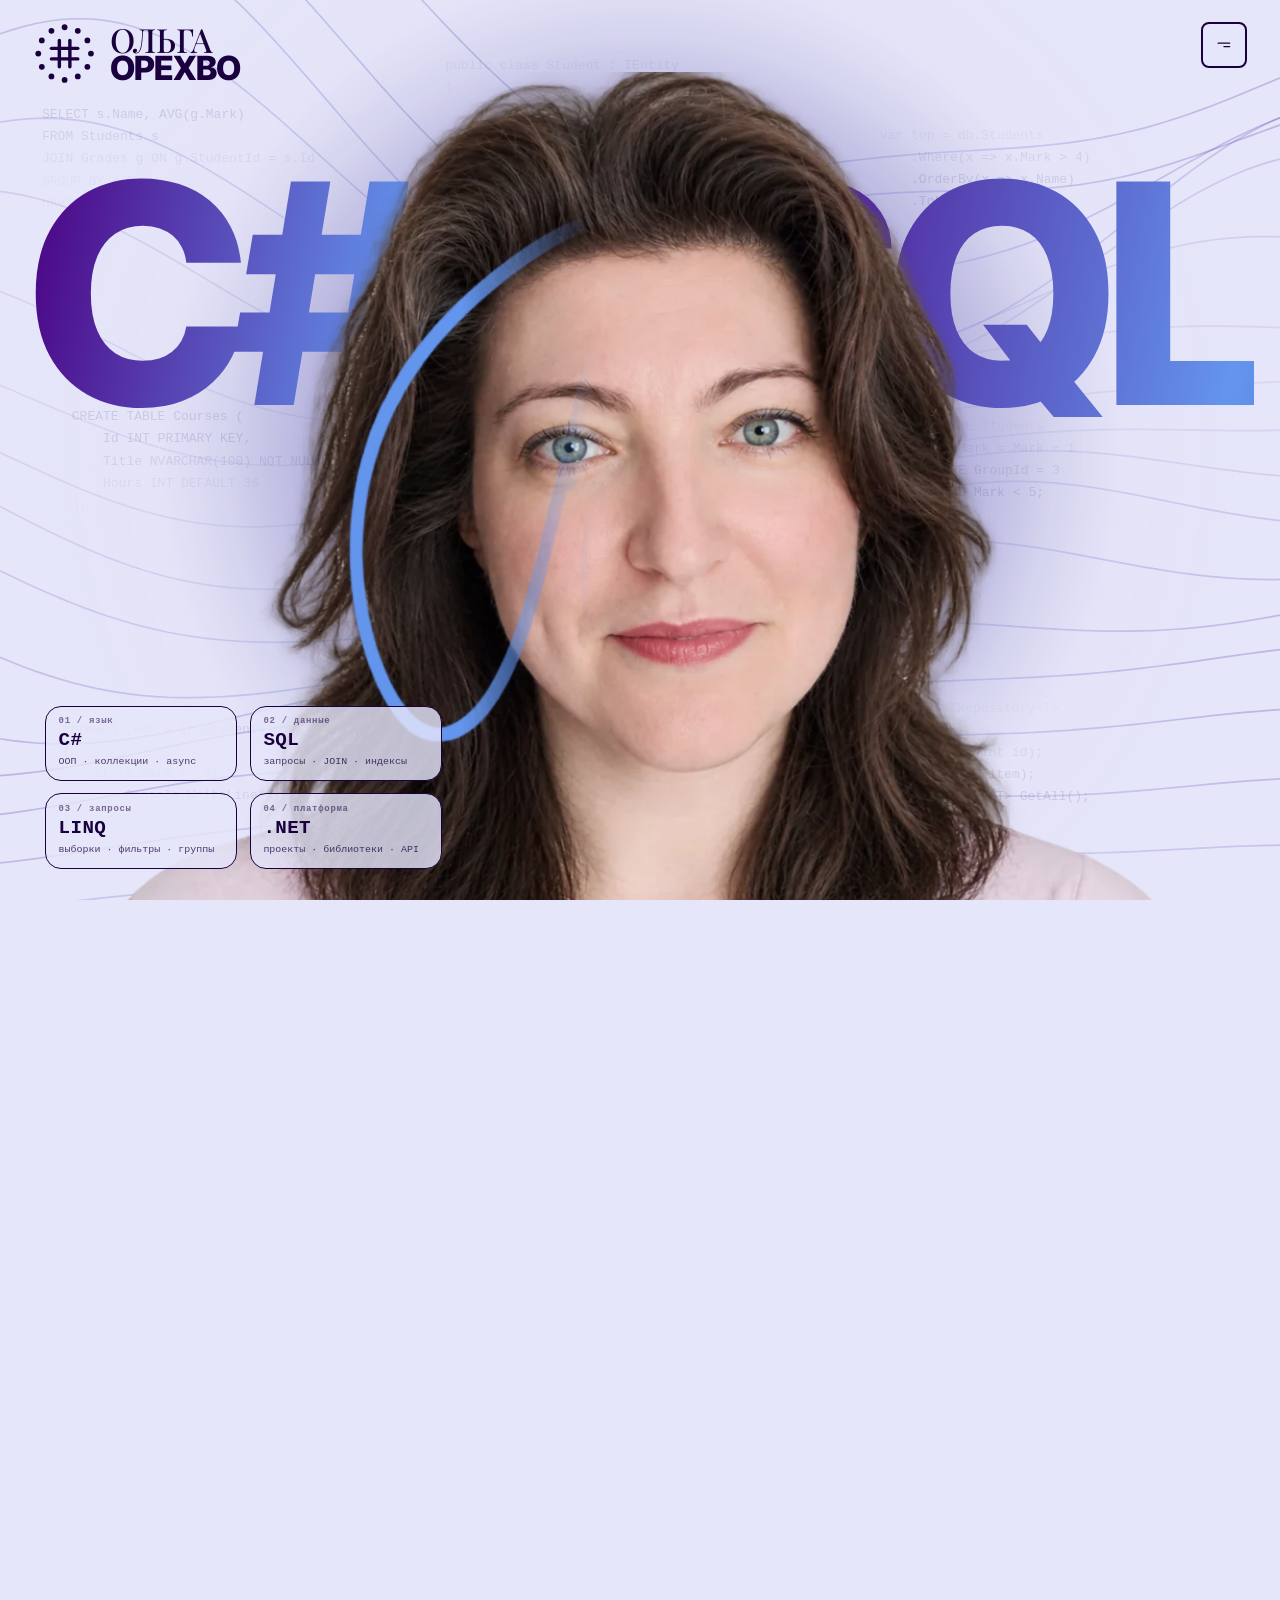
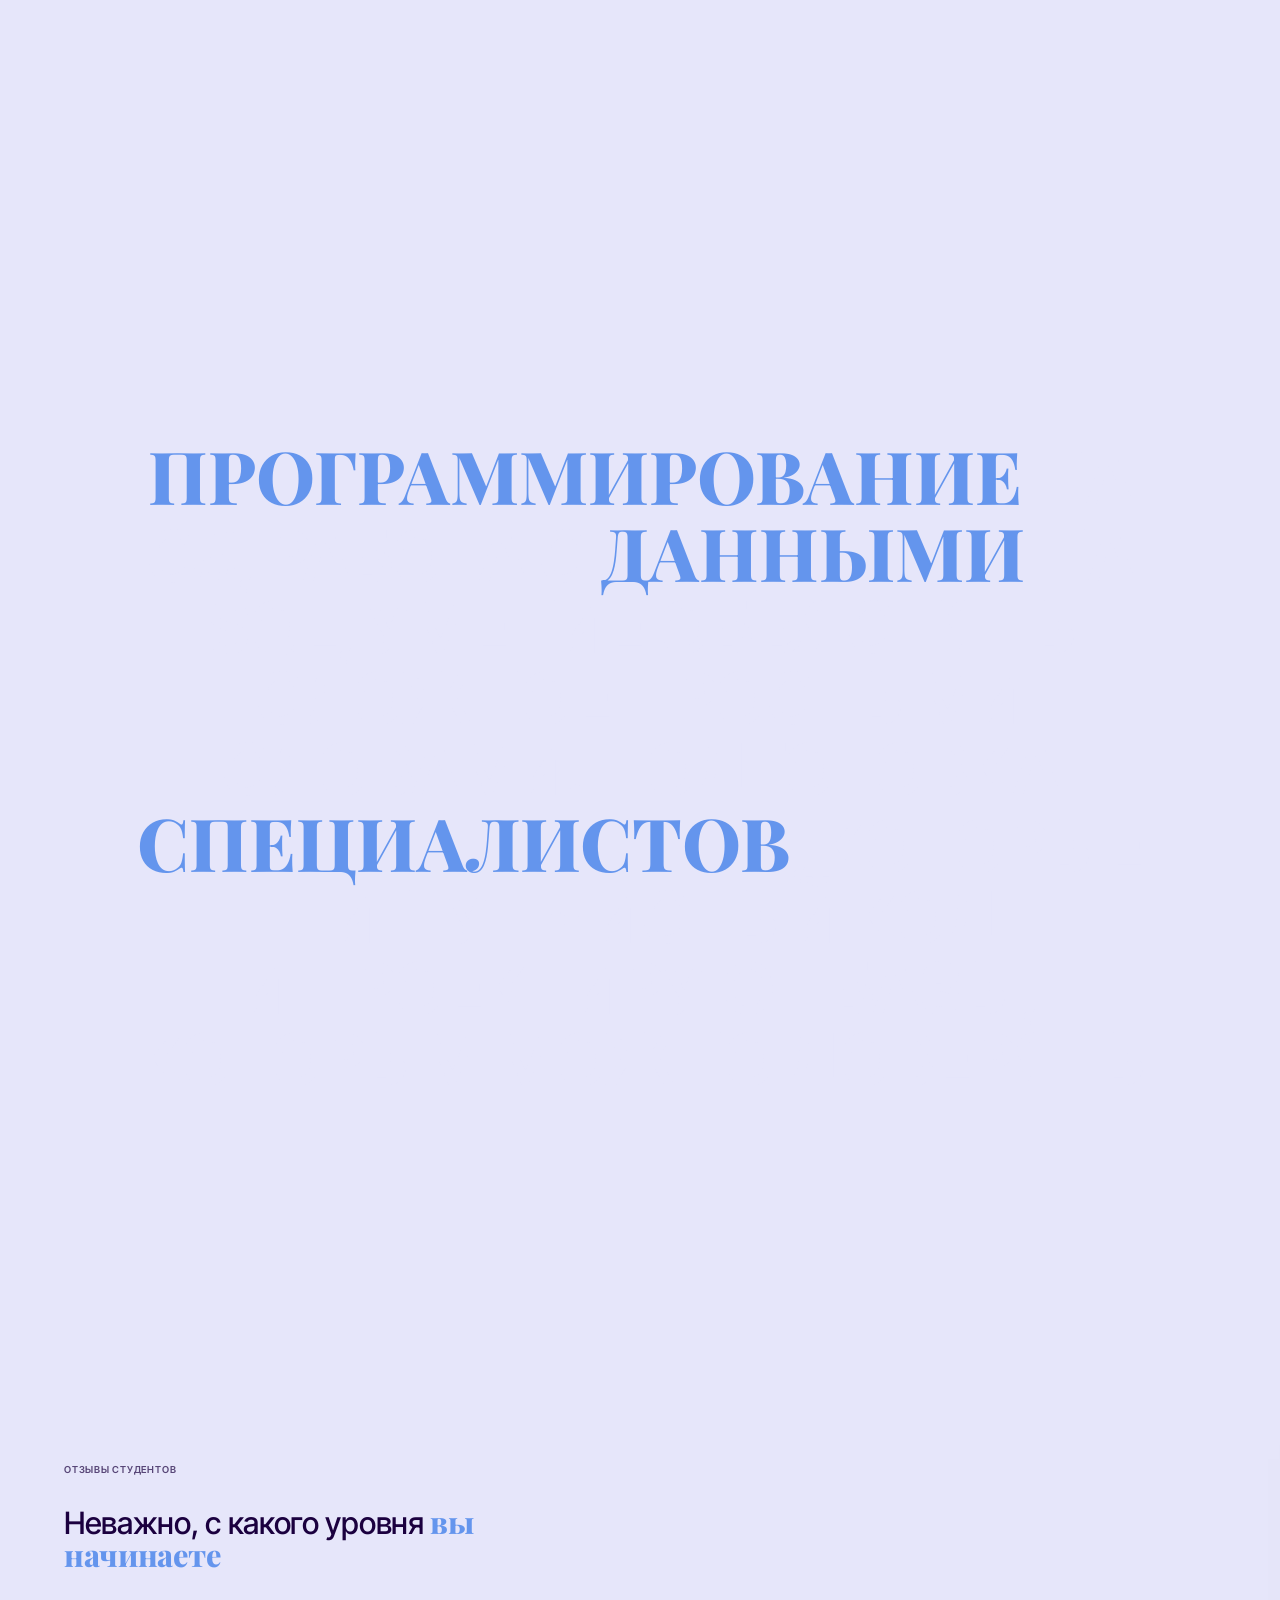
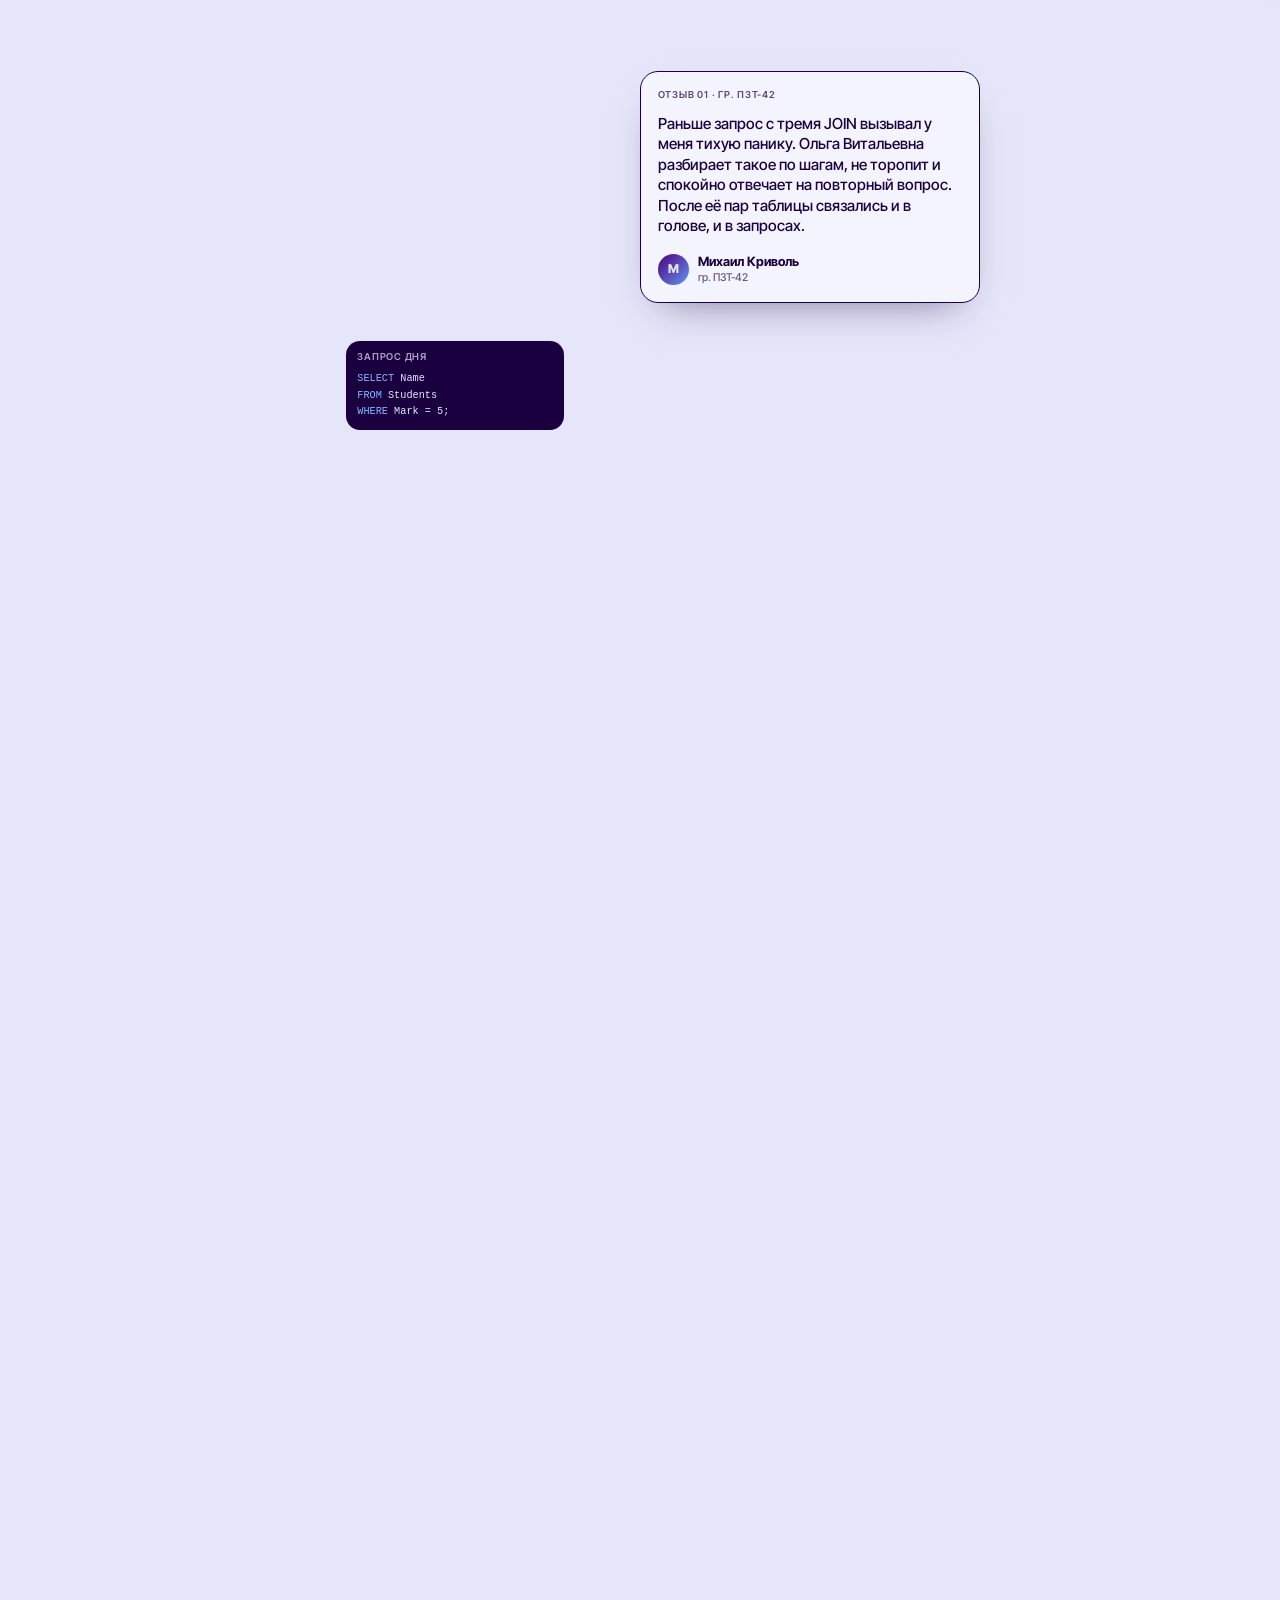
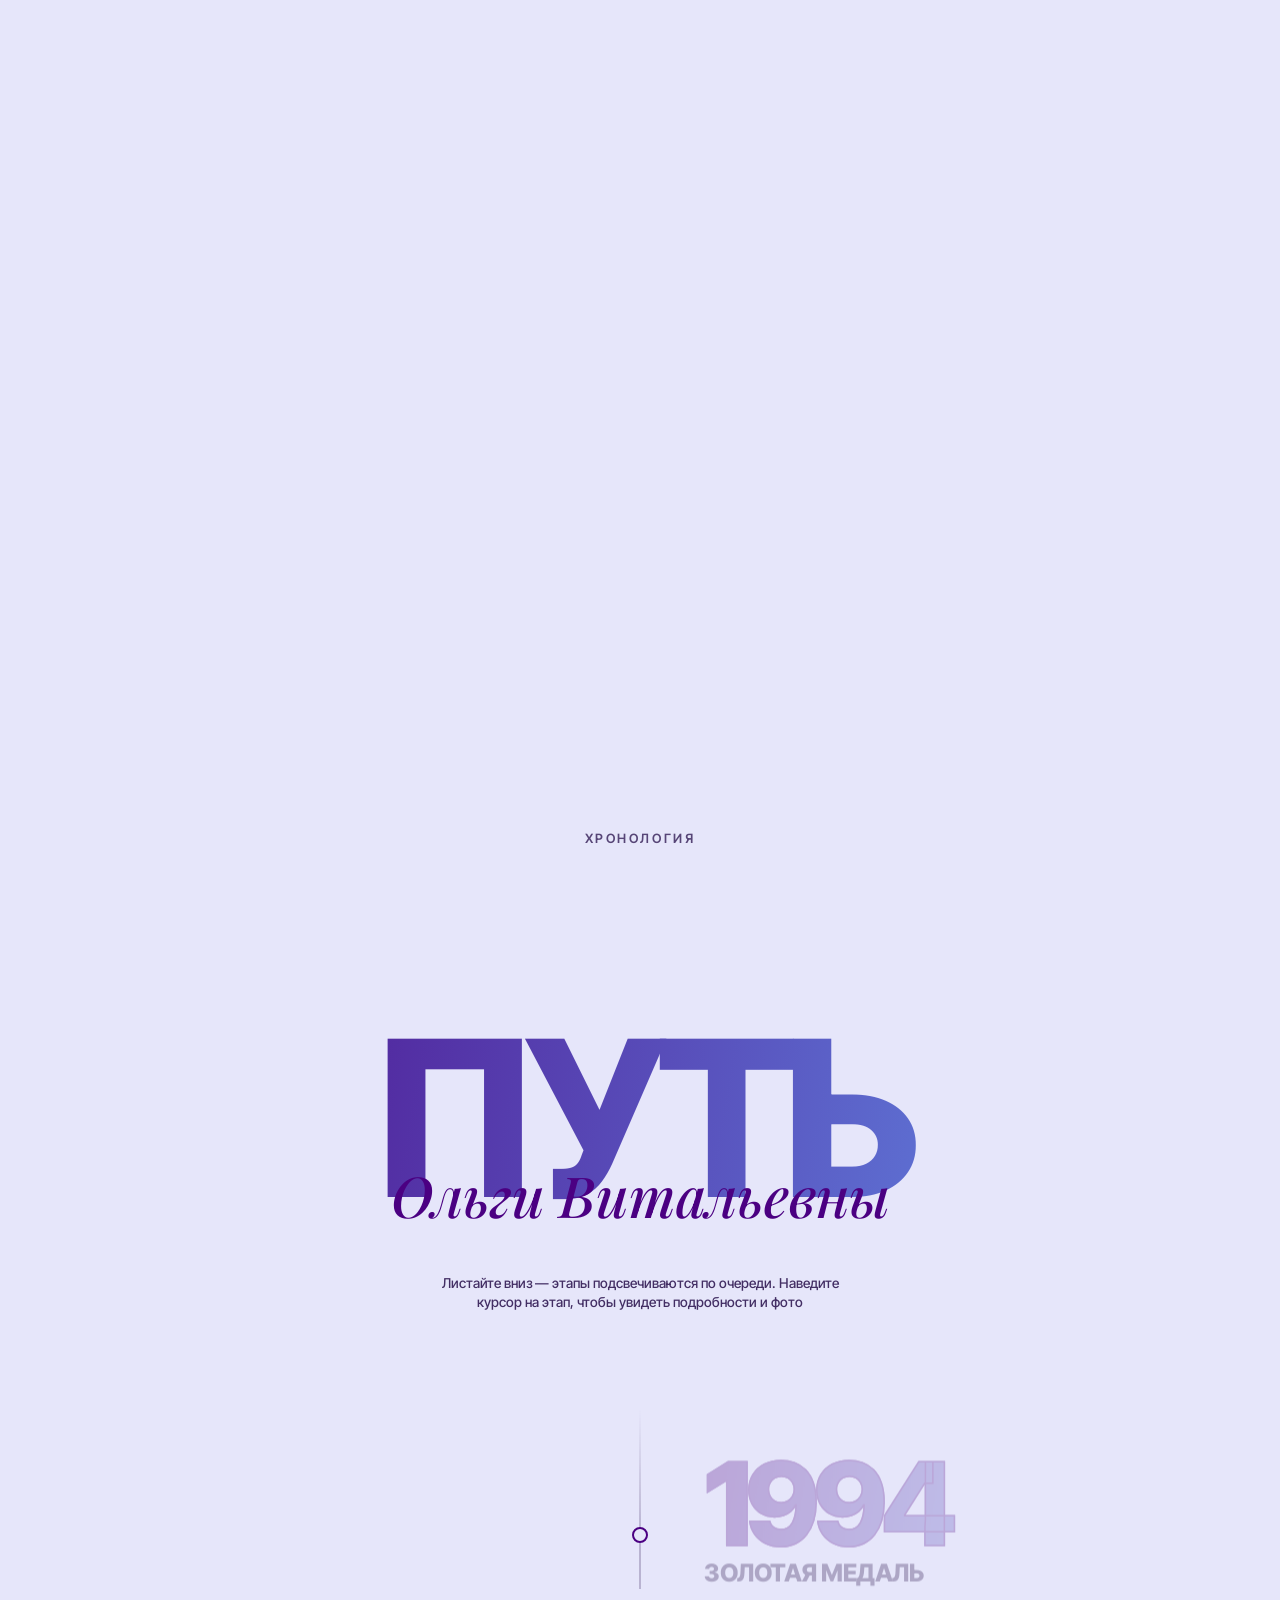
==== commit 0a6a6746: "Update index.html" ====
--- a/index.html
+++ b/index.html
@@ -346,15 +346,15 @@
 
   <div class="fstage">
     <h2 class="hl" data-split>
-      Всегда <em>делится</em><br>знаниями.
+      Всегда <em>делится</em><br>знаниями
     </h2>
 
     <nav class="col l"><h4>Страницы</h4>
       <a class="roll" href="#story"><span data-t="Главная">Главная</span></a>
       <a class="roll" href="#about"><span data-t="Обо мне">Обо мне</span></a>
       <a class="roll" href="#timeline"><span data-t="Хронология">Хронология</span></a>
-      <a class="roll" href="#profile"><span data-t="Дисциплины">Дисциплины</span></a>
-      <a class="roll" href="#pupils"><span data-t="Ученики">Ученики</span></a>
+      <a class="roll" href="#profile"><span data-t="Дисциплины">Предметы</span></a>
+      <a class="roll" href="#pupils"><span data-t="Ученики">Учащиеся</span></a>
       <a class="roll" href="#gallery"><span data-t="Фотоальбом">Фотоальбом</span></a>
       <a class="roll acc" href="#awards"><span data-t="Награды">Награды</span></a>
     </nav>
@@ -364,11 +364,11 @@
       <span class="sym" style="left:0;bottom:22%;animation-delay:-4s">#</span><span class="sym" style="right:2%;bottom:14%;animation-delay:-1s">;</span>
       <div class="ring"><i>C#</i><i>SQL</i><i>.NET</i><i>MySQL</i></div><div class="ring b"><i>БД</i><i>ER</i><i>JOIN</i><i>ООП</i></div>
       <div class="tilt" id="tilt"><div class="arch"><img decoding="async" src="footer/photo.jpg" alt="Орехво Ольга Витальевна"></div></div>
-      <div class="cap"><b>Орехво Ольга Витальевна</b><small>УО ГГПК · Гродно</small></div>
+      <div class="cap"><b>Орехво Ольга Витальевна</b><small>Политехнический колледж · Гродно</small></div>
     </div>
 
     <nav class="col r"><h4>Отзывы и колледж</h4>
-      <a class="roll" href="#reviews"><span data-t="Отзывы студентов">Отзывы студентов</span></a>
+      <a class="roll" href="#reviews"><span data-t="Отзывы студентов">Отзывы учащихся</span></a>
       <a class="roll" href="#voices"><span data-t="Слова коллег">Слова коллег</span></a>
       <a class="roll" href="https://www.instagram.com/polytech_grodno/" target="_blank" rel="noopener noreferrer"><span data-t="Instagram колледжа">Instagram колледжа</span></a>
       <a class="roll acc" href="http://ggpk.by/" target="_blank" rel="noopener noreferrer"><span data-t="Сайт колледжа">Сайт колледжа</span></a>
@@ -383,7 +383,7 @@
   <a class="fbtn cta mag" href="https://www.instagram.com/polytech_grodno/" target="_blank" rel="noopener noreferrer">Колледж в Instagram
     <svg viewBox="0 0 16 16" fill="none" stroke="currentColor" stroke-width="2"><path d="M3 13L13 3M5 3h8v8"/></svg></a>
 
-  <div class="bot"><div>© 2026 Студенты группы ПЗТ-42. Студенческий проект</div><div><a href="#">О сайте</a><a href="#">Правила</a></div></div>
+  <div class="bot"><div>© 2026 Учащиеся группы ПЗТ-42. Ученический проект</div><div><a href="#">О сайте</a><a href="#">Правила</a></div></div>
 </div>
 </footer>
 
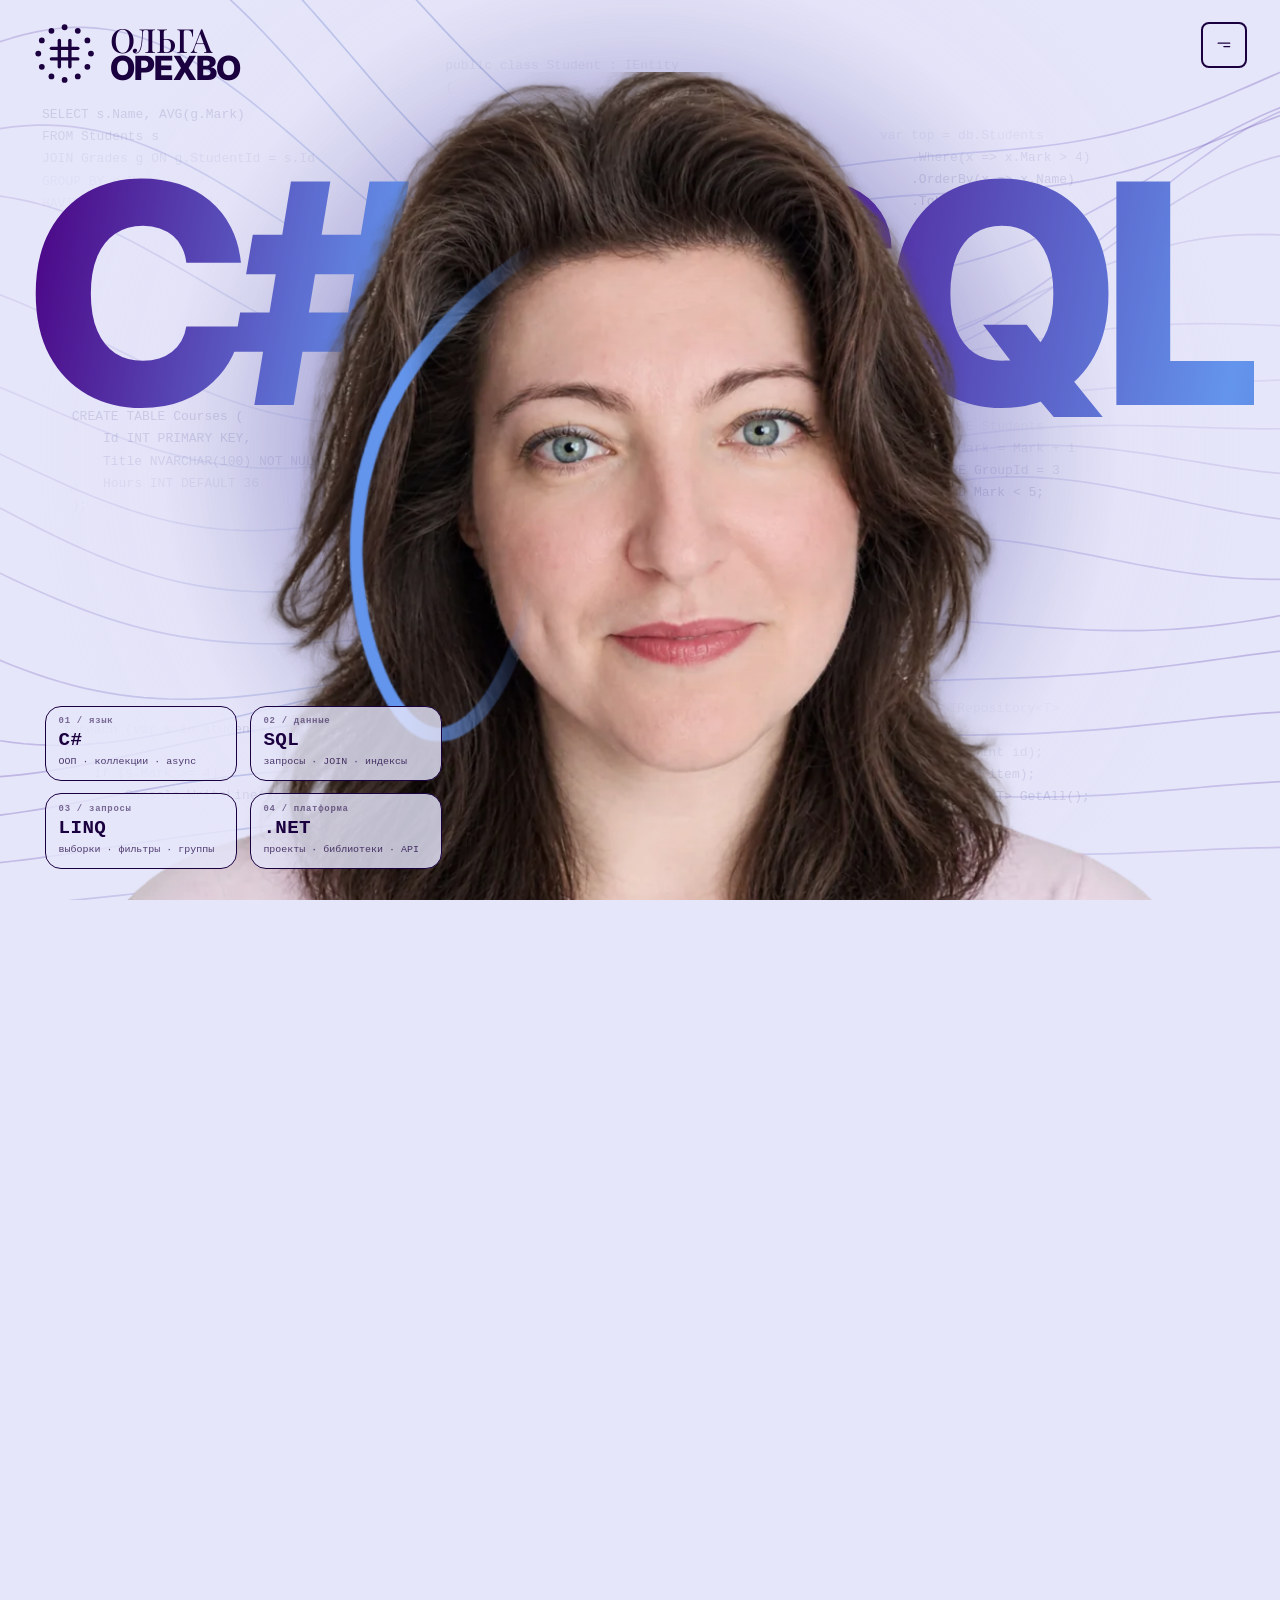
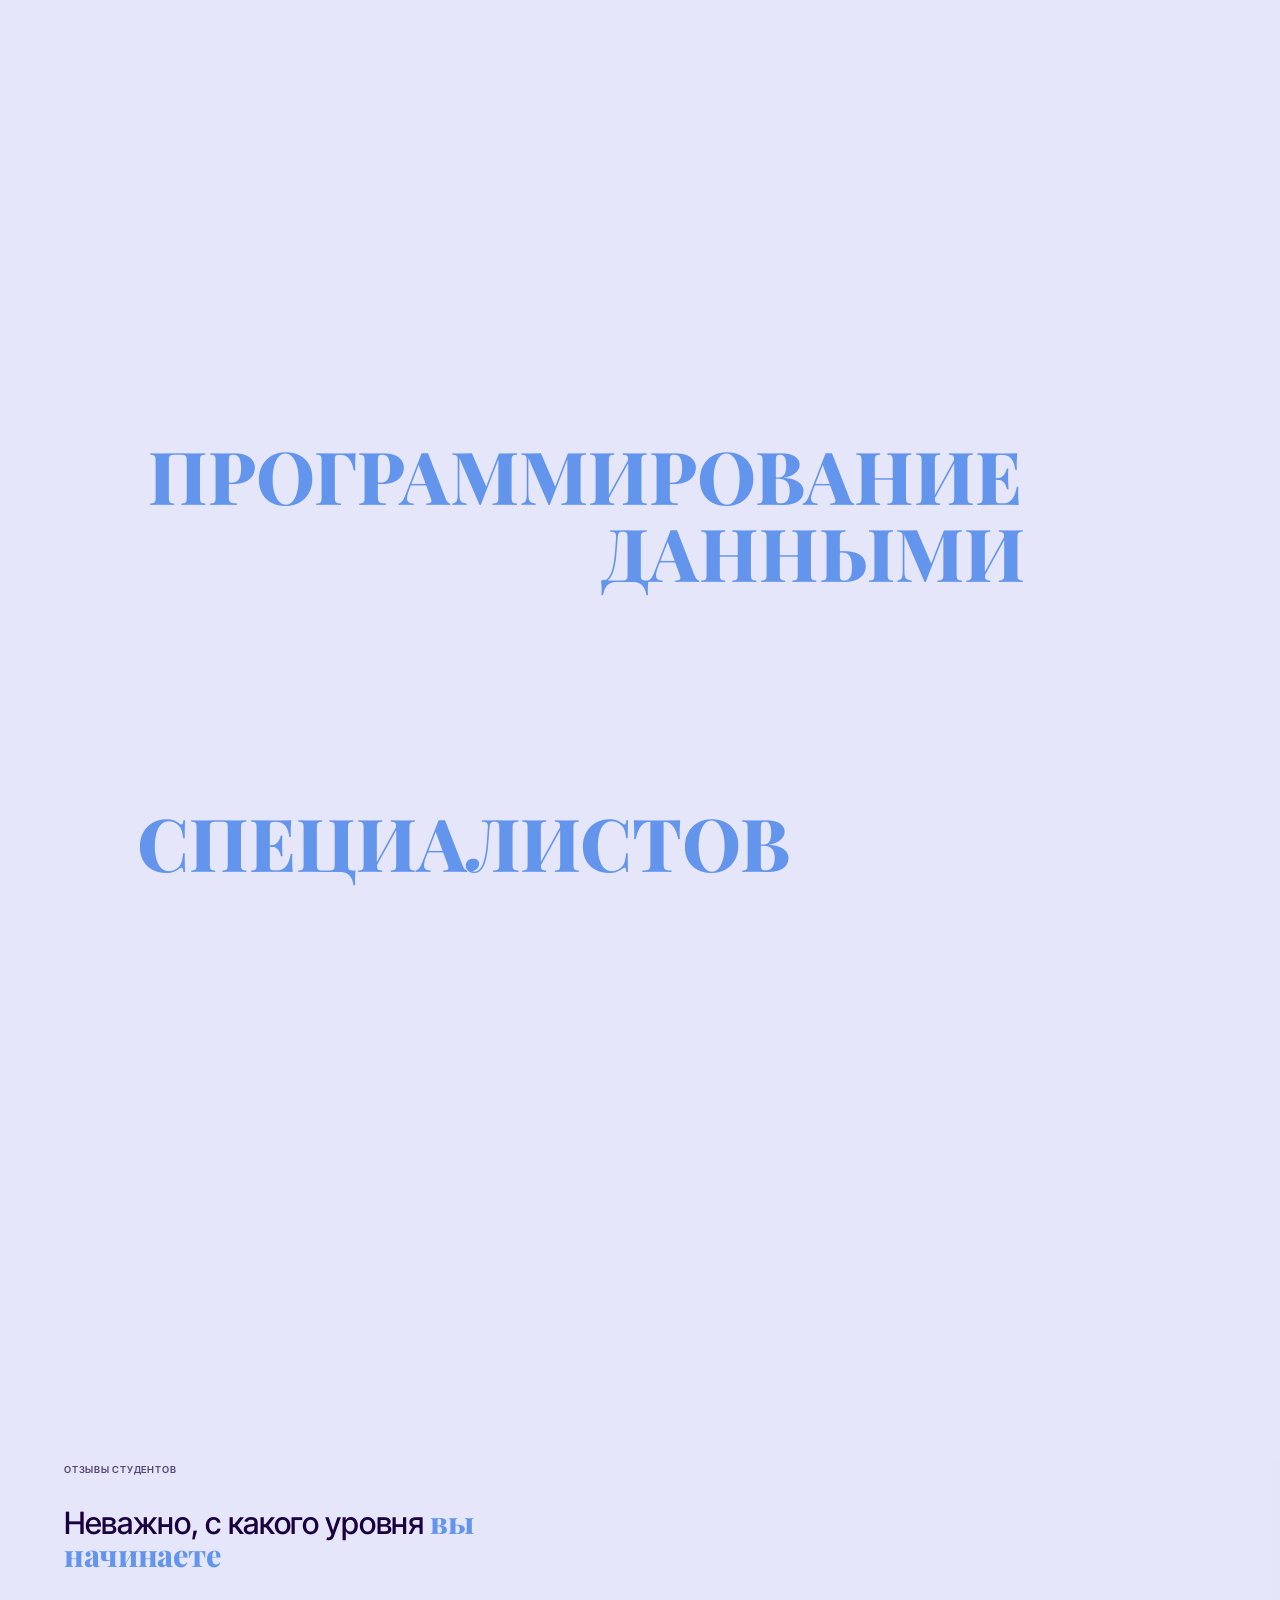
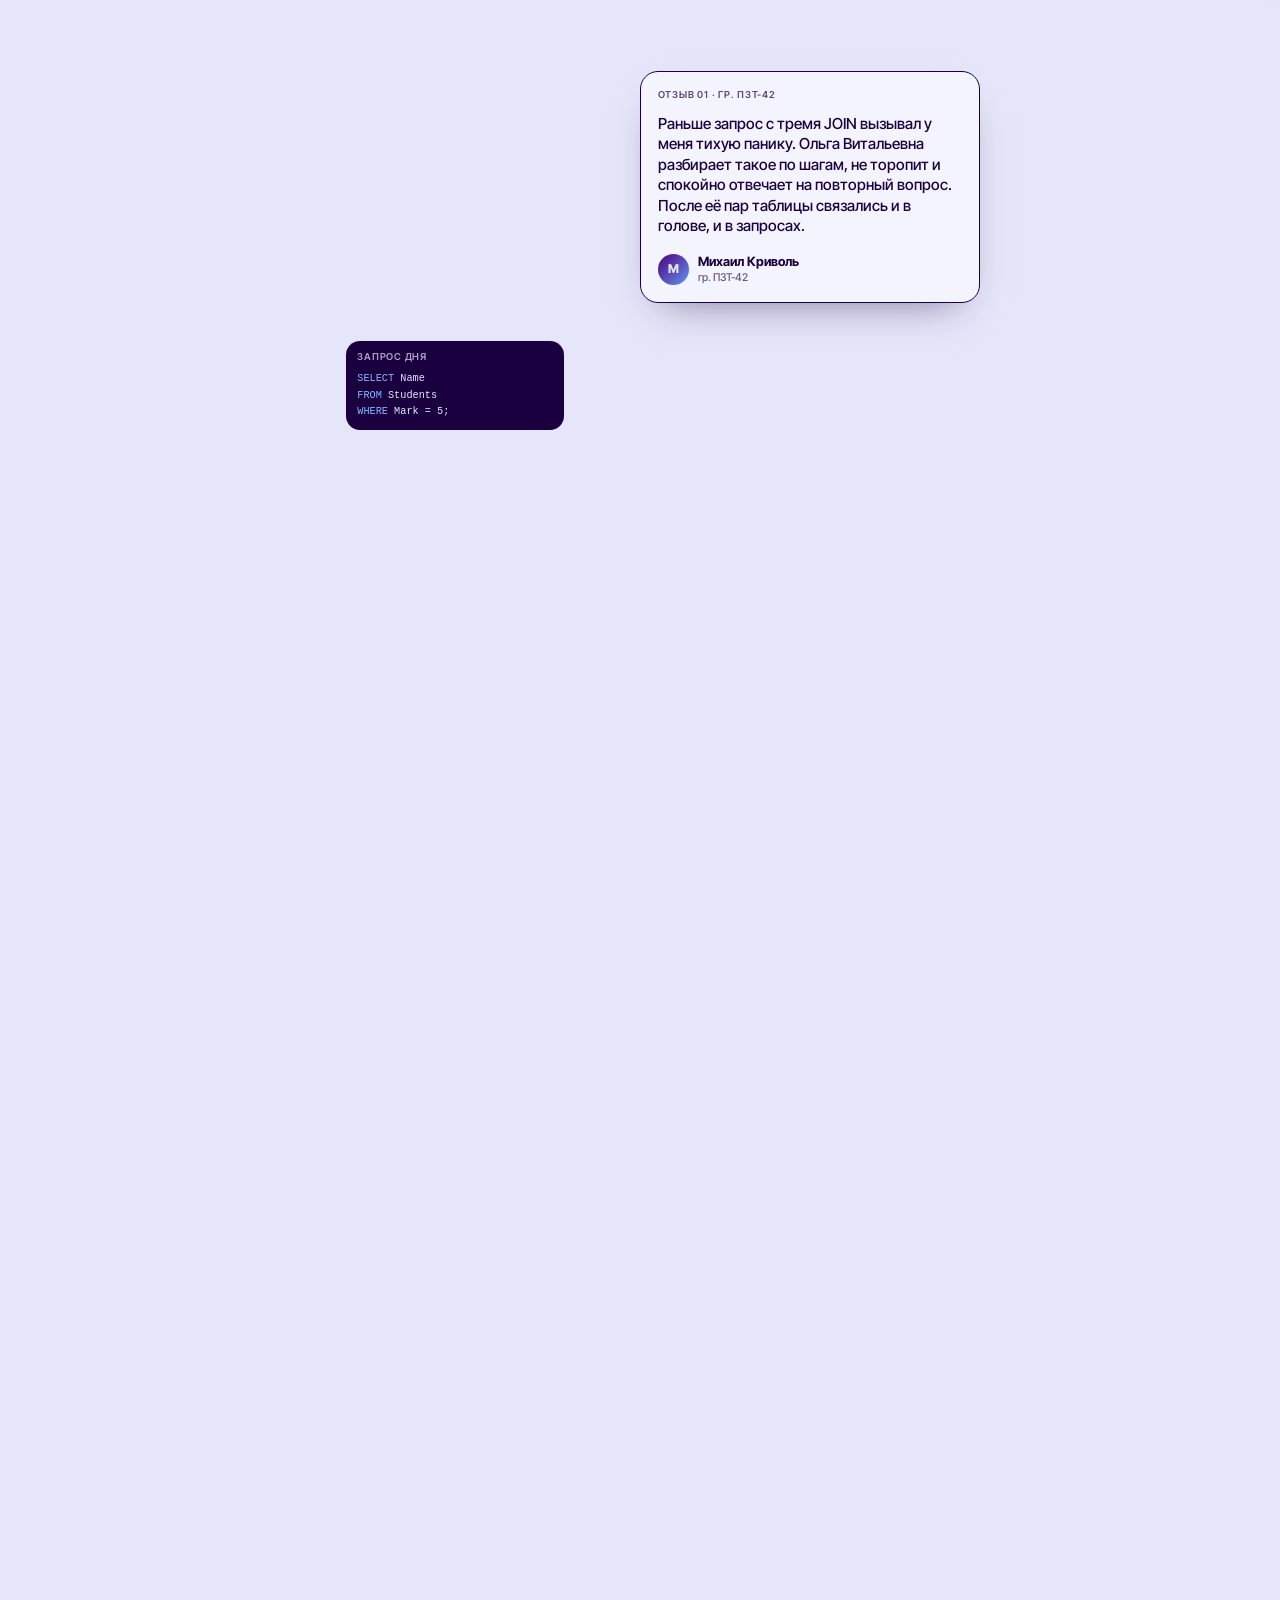
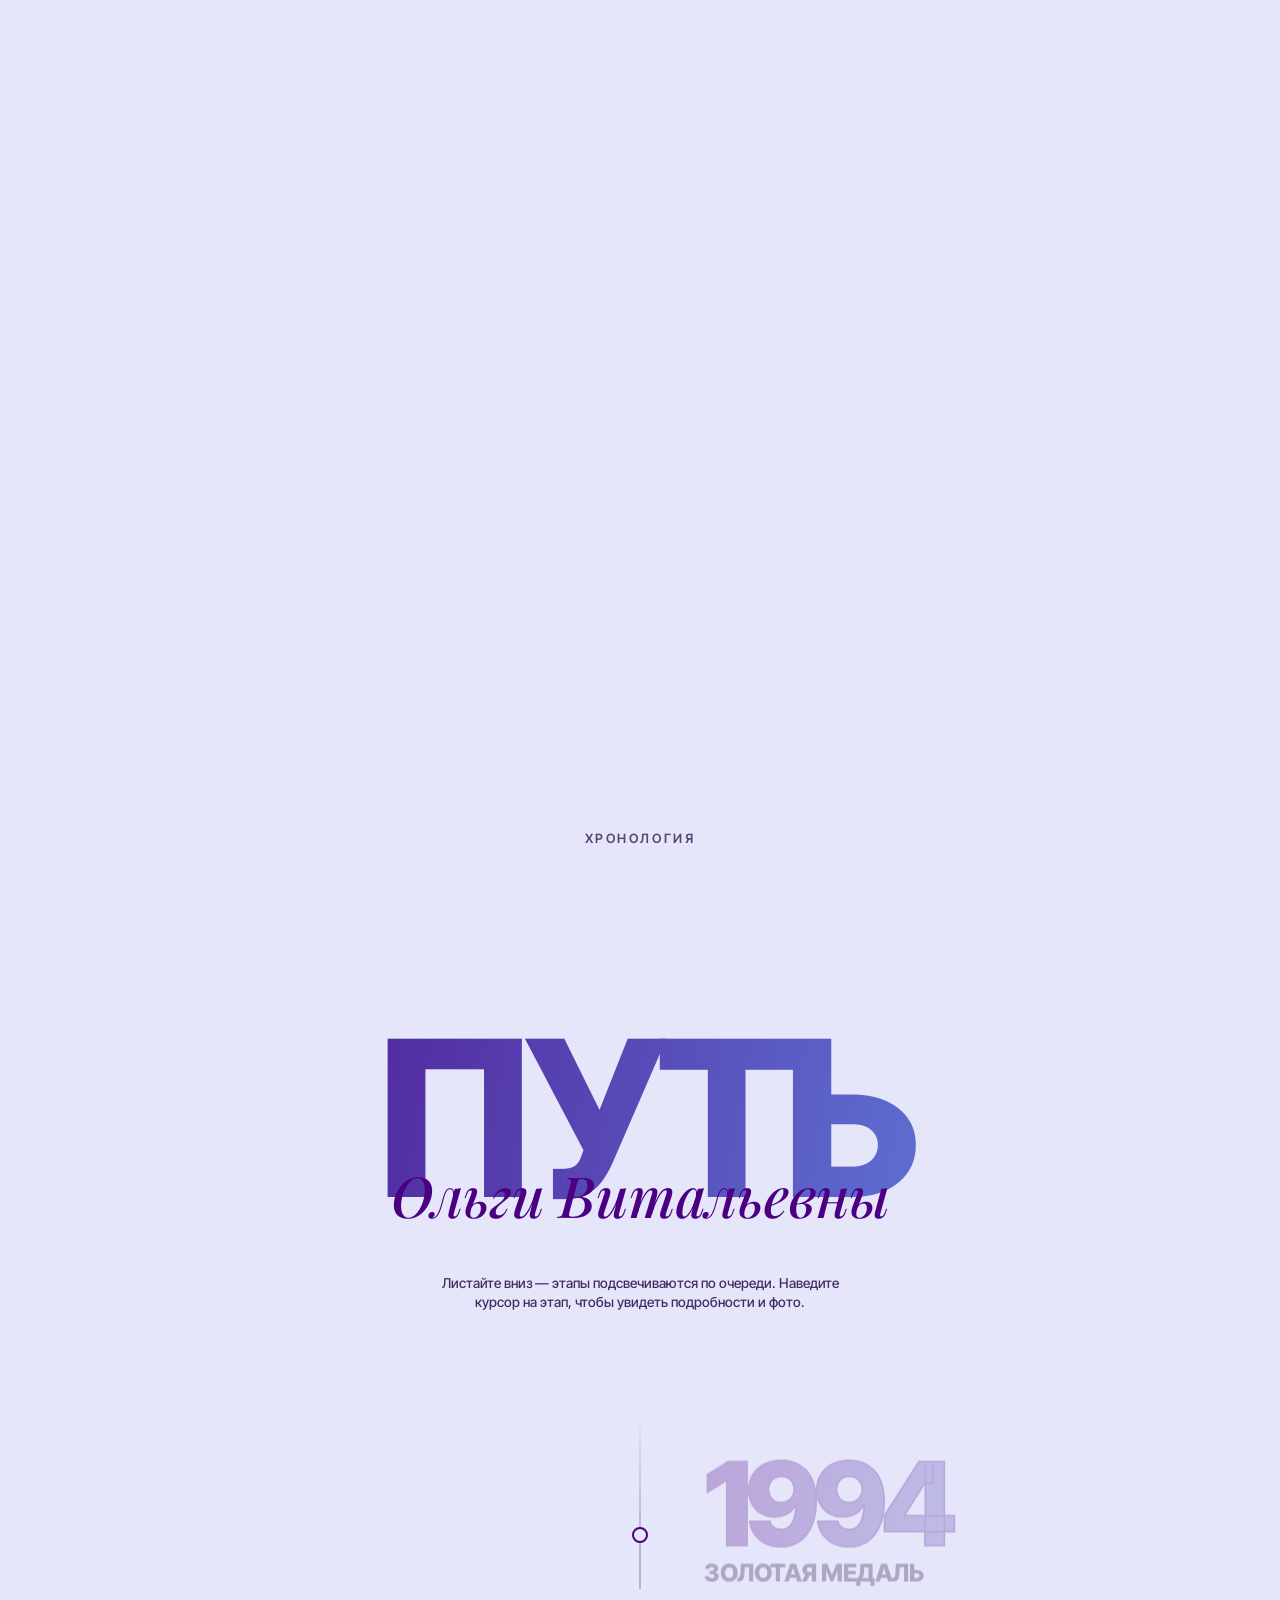
==== commit 5d95857e: "index" ====
--- a/index.html
+++ b/index.html
@@ -55,7 +55,7 @@
 </section>
 
 <section id="about">
-  <h2><em>Программирование</em> на C#, работа с <em>данными</em> на SQL, умение объяснять сложное простыми словами. Подготовка <em>специалистов</em>, которые пишут чистый код и&nbsp;проектируют базы, которым можно доверять</h2>
+  <h2><em>Программирование</em> на C#, работа с <em>данными</em> на SQL, умение объяснять сложное простыми словами. Подготовка <em>специалистов</em>, которые пишут чистый код и&nbsp;проектируют базы, которым можно доверять.</h2>
 </section>
 
 <section id="reviews" aria-label="Отзывы студентов">
@@ -107,19 +107,19 @@
   <div class="tstage">
     <div class="ttrack" id="ttrack">
       <div class="tline"><i id="tfill"></i></div>
-      <article class="tli tlt" style="--k:0"><div class="tcap">Хронология</div><h2>Путь <em>Ольги Витальевны</em></h2><p>Листайте вниз — этапы подсвечиваются по очереди. Наведите курсор на этап, чтобы увидеть подробности и фото</p></article>
+      <article class="tli tlt" style="--k:0"><div class="tcap">Хронология</div><h2>Путь <em>Ольги Витальевны</em></h2><p>Листайте вниз — этапы подсвечиваются по очереди. Наведите курсор на этап, чтобы увидеть подробности и фото.</p></article>
     <article class="tli r" style="--k:1;--c1:#4B0082;--c2:#6495ED" tabindex="0">
-      <div class="tlb"><span class="tly">1994</span><h3>Золотая медаль</h3><p class="tls">Школа №9</p><div class="tld"><p>Ещё в школе проявляла интерес к точным наукам: окончила её в 1994 году с золотой медалью и выбрала специальность «Математика. Прикладная математика» в Гродненском государственном университете имени Янки Купалы.</p></div></div>
+      <div class="tlb"><span class="tly">1994</span><h3>Золотая медаль</h3><p class="tls">Школа, затем «Математика. Прикладная математика»</p><div class="tld"><p>Ещё в школе проявляла интерес к точным наукам: окончила её в 1994 году с золотой медалью и выбрала специальность «Математика. Прикладная математика» в Гродненском государственном университете имени Янки Купалы.</p></div></div>
       <figure class="tlimg"><b>1994</b><em>Золотая медаль · 1994</em></figure>
       <i class="tldot"></i>
     </article>
     <article class="tli l" style="--k:2;--c1:#191970;--c2:#6495ED" tabindex="0">
-      <div class="tlb"><span class="tly">1999</span><h3>Университет и колледж</h3><p class="tls">ГрГУ имени Янки Купалы → Гродненский государственный политехнический колледж</p><div class="tld"><p>Окончила ГрГУ имени Янки Купалы («Математик. Преподаватель математики») и в том же году — институт повышения образования при ГрГУ («Математик-программист»). С июля 1999 года работает в Гродненском государственном политехническом колледже: сначала совместителем, с 1 сентября 2000 — штатным преподавателем спецдисциплин.</p></div></div>
+      <div class="tlb"><span class="tly">1999</span><h3>Университет и колледж</h3><p class="tls">ГрГУ имени Янки Купалы → политехнический колледж</p><div class="tld"><p>Окончила ГрГУ имени Янки Купалы и в том же году — институт повышения образования при ГрГУ («Математик-программист»). С июля 1999 года работает в Гродненском государственном политехническом колледже: сначала совместителем, с 1 сентября 2000 — штатным преподавателем спецдисциплин.</p></div></div>
       <figure class="tlimg"><img decoding="async" class="ph" src="images/univ-old.jpg" alt="Студенческие годы" loading="lazy"></figure>
       <i class="tldot"></i>
     </article>
     <article class="tli r" style="--k:3;--c1:#4B0082;--c2:#8FB4FF" tabindex="0">
-      <div class="tlb"><span class="tly">2006</span><h3>Почётная грамота</h3><p class="tls">К 50-летию колледжа</p><div class="tld"><p>Ноябрь 2006: Почётная грамота за добросовестное и творческое отношение к работе в связи с 50-летием со дня основания колледжа. В том же году — курсы «Педагогическое мастерство и современные технологии обучения».</p></div></div>
+      <div class="tlb"><span class="tly">2006</span><h3>Почётная грамота</h3><p class="tls">К 50-летию колледжа</p><div class="tld"><p>Ноябрь 2006: Почётная грамота «за добросовестное и творческое отношение к работе» в связи с 50-летием со дня основания колледжа.</p></div></div>
       <figure class="tlimg"><img decoding="async" class="doc" src="images/pochetnaya-gramota-2006.jpg" alt="Почётная грамота · 2006" loading="lazy"></figure>
       <i class="tldot"></i>
     </article>
@@ -129,7 +129,7 @@
       <i class="tldot"></i>
     </article>
     <article class="tli r" style="--k:5;--c1:#191970;--c2:#8FB4FF" tabindex="0">
-      <div class="tlb"><span class="tly">2011</span><h3>Грамота облисполкома</h3><p class="tls">Награда и курсы повышения квалификации</p><div class="tld"><p>4 ноября 2011 — Почётная грамота управления образования Гродненского облисполкома за многолетнюю плодотворную работу и успехи в профессиональной деятельности. В июне 2011 — курс в институте инновационных технологий («Инновационные технологии в образовании»), а в 2003 — курсы в республиканском институте повышения образования. Соавтор типового учебного плана специальности 2-40 01 01 «Программное обеспечение информационных технологий». К 2011 году — преподаватель первой категории.</p></div></div>
+      <div class="tlb"><span class="tly">2011</span><h3>Грамота облисполкома</h3><p class="tls">Награда управления образования</p><div class="tld"><p>4 ноября 2011 — Почётная грамота управления образования Гродненского облисполкома за многолетнюю плодотворную работу и успехи в профессиональной деятельности. Соавтор типового учебного плана специальности 2-40 01 01 «Программное обеспечение информационных технологий». К 2011 году — преподаватель первой категории.</p></div></div>
       <figure class="tlimg"><img decoding="async" class="doc" src="images/gramota-uprobr-2011.jpg" alt="Почётная грамота управления образования · 2011" loading="lazy"></figure>
       <i class="tldot"></i>
     </article>
@@ -140,46 +140,46 @@
     </article>
     <article class="tli r" style="--k:7;--c1:#191970;--c2:#6495ED" tabindex="0">
       <div class="tlb"><span class="tly">2016</span><h3>WorldSkills Belarus</h3><p class="tls">Первая медаль ученика</p><div class="tld"><p>Май 2016: Д. Чеберачко — серебряный призёр II Республиканского конкурса «WorldSkills Belarus – 2016» по компетенции «Программные решения для бизнеса». Ольга Витальевна — эксперт этой компетенции, ей вручён диплом эксперта конкурса. 3 ноября 2016 — Грамота Министерства образования Республики Беларусь за многолетнюю плодотворную педагогическую деятельность, успехи в обучении и воспитании подрастающего поколения.</p></div></div>
-      <figure class="tlimg"><img decoding="async" class="ph" src="images/ws2016-ploshchadka.jpg" alt="WorldSkills Belarus – 2016: площадка компетенции" loading="lazy" style="object-position:50% 40%"></figure>
+      <figure class="tlimg"><img decoding="async" class="doc" src="images/gramota-minobr-2016.jpg" alt="Ганаровая грамата Міністэрства адукацыі Рэспублікі Беларусь · 2016" loading="lazy"></figure>
       <i class="tldot"></i>
     </article>
     <article class="tli l" style="--k:8;--c1:#4B0082;--c2:#8FB4FF" tabindex="0">
-      <div class="tlb"><span class="tly">2017</span><h3>От Гродно до Абу-Даби</h3><p class="tls">Россия, Китай, ОАЭ и премия Президента</p><div class="tld"><p>Май 2017: серебро Д. Чеберачко в финале WorldSkills Russia в Краснодаре и участие в Евразийском чемпионате. Июнь — China International Skills Competition. Октябрь — 44-й чемпионат мира WorldSkills в Абу-Даби. Дипломы «Арт-Портала».</p> <p> Для Ольги Витальевны этот год особенный — третья премия специального фонда Президента Республики Беларусь за вклад в развитие способностей одарённых учащихся (по итогам 2016/2017 учебного года) и Почётная грамота Гродненского облисполкома (август 2017).</p></div></div>
+      <div class="tlb"><span class="tly">2017</span><h3>От Гродно до Абу-Даби</h3><p class="tls">Россия, Китай, ОАЭ и премия Президента</p><div class="tld"><p>Май 2017: серебро Д. Чеберачко в финале WorldSkills Russia в Краснодаре и участие в Евразийском чемпионате. Июнь — China International Skills Competition. Октябрь — 44-й чемпионат мира WorldSkills в Абу-Даби. Дипломы «Арт-Портала». Для Ольги Витальевны этот год — третья премия специального фонда Президента Республики Беларусь за вклад в развитие способностей одарённых учащихся (по итогам 2016/2017 учебного года) и Почётная грамота Гродненского облисполкома (август 2017).</p></div></div>
       <figure class="tlimg"><img decoding="async" class="doc" src="images/svidetelstvo-premiya-prezidenta-2017.jpg" alt="Свидетельство о награждении третьей премией · 2017" loading="lazy"></figure>
       <i class="tldot"></i>
     </article>
     <article class="tli r" style="--k:9;--c1:#27006B;--c2:#8FB4FF" tabindex="0">
-      <div class="tlb"><span class="tly">2018</span><h3>Эксперт конкурсов</h3><p class="tls">WorldSkills Belarus и Profskills Belarus</p><div class="tld"><p>Ольга Витальевна выступала экспертом по компетенции «Программные решения для бизнеса»: диплом эксперта II конкурса WorldSkills Belarus – 2016, сертификат эксперта III конкурса WorldSkills Belarus – 2018 (Минск) и сертификат эксперта V конкурса Profskills Belarus – 2023.</p></div></div>
+      <div class="tlb"><span class="tly">2018</span><h3>Эксперт конкурсов</h3><p class="tls">WorldSkills Belarus и Profskills Belarus</p><div class="tld"><p>Ольга Витальевна выступала экспертом по компетенции «Программные решения для бизнеса»: диплом эксперта II конкурса WorldSkills Belarus – 2016, сертификат эксперта III конкурса WorldSkills Belarus 2018 (Минск) и сертификат эксперта V конкурса Profskills Belarus 2023.</p></div></div>
       <figure class="tlimg"><img decoding="async" class="ph" src="images/ws2018-gruppa.jpg" alt="WorldSkills Belarus 2018: эксперты и участники компетенции" loading="lazy" style="object-position:50% 45%"></figure>
       <i class="tldot"></i>
     </article>
     <article class="tli l" style="--k:10;--c1:#27006B;--c2:#6495ED" tabindex="0">
-      <div class="tlb"><span class="tly">2019</span><h3>Новые призёры</h3><p class="tls">WorldSkills 2019–2020</p><div class="tld"><p>Май и декабрь 2019: В. Десятов, Д. Альхимович и А. Лисовский — призёры первичных этапов конкурса по стандартам WorldSkills. Май 2020: В. Десятов — 3 место в областном этапе «WorldSkills Belarus – 2020». В 2020 году — дипломы областного «ТехноМарафона» у Д. Дикляевой, Д. Врублевского и А. Зайцева.</p></div></div>
+      <div class="tlb"><span class="tly">2019</span><h3>Новые призёры</h3><p class="tls">WorldSkills 2019–2020</p><div class="tld"><div><p>Май и декабрь 2019: В. Десятов, Д. Альхимович и А. Лисовский — призёры первичных этапов конкурса по стандартам WorldSkills. Май 2020: В. Десятов — 3 место в областном этапе «WorldSkills Belarus – 2020».</p><p><b>«ТехноМарафон».</b> Ученики Ольги Витальевны уверенно выступают и на областном «ТехноМарафоне» (ГОЦТТ, Гродно). В 2020 году на «ТехноМарафоне 2.0» в online-конкурсе «Хочу в IT. Тестировщик» Д. Дикляева завоевала диплом I степени, Д. Врублевский — диплом II степени. А. Зайцев стал победителем конкурса «МозгоМатика» (I место) и призёром «Хочу в IT. Тестировщик» (II место).</p></div></div></div>
       <figure class="tlimg"><img decoding="async" class="ph" src="images/ws2020-oblast-diplomy.jpg" alt="Областной этап WorldSkills Belarus – 2020: дипломы учеников" loading="lazy" style="object-position:50% 35%"></figure>
       <i class="tldot"></i>
     </article>
     <article class="tli r" style="--k:11;--c1:#191970;--c2:#8FB4FF" tabindex="0">
-      <div class="tlb"><span class="tly">2021</span><h3>«ИТ-Планета» и благодарность</h3><p class="tls">Международная олимпиада в сфере ИКТ</p><div class="tld"><p>К. Канабай — 3 место в конкурсе «DataArt IT Contest» олимпиады «ИТ-Планета 2020/21» и диплом I степени BIT-CUP 2021 (БГУИР) в конкурсе «Программирование на .NET», а также I место в конкурсе «Web-технологии» «ТехноМарафона 2.1». Студенты колледжа участвовали в отборочных этапах «ИТ-Планета 2020/21» по базам данных Oracle и DataArt. Ольга Витальевна отмечена благодарственной грамотой за подготовку учащихся. В 2021 году — она рецензент типовой учебной программы по «Базам данных и СУБД», коллектив колледжа рекомендовал её к награждению Почётной грамотой Министерства образования.</p></div></div>
+      <div class="tlb"><span class="tly">2021</span><h3>«ИТ-Планета» и благодарность</h3><p class="tls">Международная олимпиада в сфере ИКТ</p><div class="tld"><p>К. Канабай — 3 место в конкурсе «DataArt IT Contest» олимпиады «ИТ-Планета 2020/21» и диплом I степени BIT-CUP 2021 (БГУИР) в конкурсе «Программирование на .NET», а также I место в конкурсе «Web-технологии» «ТехноМарафона 2.1». Студенты колледжа участвовали в отборочных этапах «ИТ-Планета 2020/21» по базам данных Oracle и DataArt. Ольге Витальевне — благодарственная грамота за подготовку студентов. В 2021 году — рецензент типовой программы по «Базам данных и СУБД», коллектив колледжа рекомендовал её к награждению Почётной грамотой Министерства образования.</p></div></div>
       <figure class="tlimg"><img decoding="async" class="doc" src="images/gramota-itplaneta-2021.jpg" alt="Благодарственная грамота · 2021" loading="lazy"></figure>
       <i class="tldot"></i>
     </article>
     <article class="tli l" style="--k:12;--c1:#191970;--c2:#8FB4FF" tabindex="0">
-      <div class="tlb"><span class="tly">2023</span><h3>Эксперт и наставник</h3><p class="tls">Profskills Belarus и «ИТ-Планета 2023»</p><div class="tld"><p>2023: сертификат эксперта V Республиканского конкурса Profskills Belarus – 2023 по компетенции «Программные решения для бизнеса» (Минск). Март 2023: К. Канабай выполнил задание компании SimbirSoft на 92 % в первом этапе Международной олимпиады «ИТ-Планета 2023», а в апреле — на 96 % во втором.</p></div></div>
+      <div class="tlb"><span class="tly">2023</span><h3>Эксперт и наставник</h3><p class="tls">Profskills Belarus и «ИТ-Планета 2023»</p><div class="tld"><p>2023: сертификат эксперта V Республиканского конкурса Profskills Belarus 2023 по компетенции «Программные решения для бизнеса» (Минск). Март 2023: К. Канабай выполнил задание компании SimbirSoft на 92 % в первом этапе Международной олимпиады «ИТ-Планета 2023», а в апреле — на 96 % во втором.</p></div></div>
       <figure class="tlimg"><img decoding="async" class="ph" src="images/profskills2023-uchastnik.jpg" alt="Работа с участником конкурса, 2023" loading="lazy" style="object-position:50% 30%"></figure>
       <i class="tldot"></i>
     </article>
     <article class="tli r" style="--k:13;--c1:#4B0082;--c2:#6495ED" tabindex="0">
-      <div class="tlb"><span class="tly">2024</span><h3>Наставничество</h3><p class="tls">ИТ-Планета и РИПО</p><div class="tld"><p>Благодарственная грамота АНО ЦРИТ «ИТ-Планета» (Москва) за значимый вклад в развитие личных и профессиональных навыков у обучающихся и многолетнее наставничество. В том же году — очное участие в тренинге РИПО по компетенции «Программные решения для бизнеса» в рамках проекта ПРООН «Развитие инновационного потенциала молодёжи для ускоренного устойчивого развития Беларуси» (Минск).</p></div></div>
+      <div class="tlb"><span class="tly">2024</span><h3>Наставничество</h3><p class="tls">«ИТ-Планета»</p><div class="tld"><p>Благодарственная грамота АНО ЦРИТ «ИТ-Планета» (Москва) за значимый вклад в развитие личных и профессиональных навыков у обучающихся и многолетнее наставничество.</p></div></div>
       <figure class="tlimg"><img decoding="async" class="doc" src="images/gramota-itplaneta-2024.jpg" alt="Благодарственная грамота «ИТ-Планета» · 2024" loading="lazy"></figure>
       <i class="tldot"></i>
     </article>
     <article class="tli l" style="--k:14;--c1:#4B0082;--c2:#6495ED" tabindex="0">
-      <div class="tlb"><span class="tly">2025</span><h3>IT-Плеханов Cup</h3><p class="tls">Победа ученика и новые курсы</p><div class="tld"><p>Апрель 2025: А. Стельмашук — 1 место в IV финале марафона IT-Плеханов Cup, наставнику — благодарность. Тогда же — курс РЭУ имени Плеханова «Тьюторский подход в самоопределении подростка» (16 часов). Февраль 2025: К. Лапутько и В. Микуцевич — дипломы областного этапа VI Республиканского конкурса.</p></div></div>
+      <div class="tlb"><span class="tly">2025</span><h3>IT-Плеханов Cup</h3><p class="tls">Победа ученика</p><div class="tld"><p>Апрель 2025: А. Стельмашук — 1 место в IV финале марафона IT-Плеханов Cup, наставнику — благодарность. Февраль 2025: К. Лапутько и В. Микуцевич — дипломы областного этапа VI Республиканского конкурса.</p></div></div>
       <figure class="tlimg"><img decoding="async" class="ph" src="images/rea-students.jpg" alt="У РЭУ имени Плеханова" loading="lazy"></figure>
       <i class="tldot"></i>
     </article>
     <article class="tli r" style="--k:15;--c1:#191970;--c2:#6495ED" tabindex="0">
-      <div class="tlb"><span class="tly">2026</span><h3>Сегодня</h3><p class="tls">Гродненский государственный политехнический колледж</p><div class="tld"><p>Преподаватель высшей категории: программирование, базы данных, компьютерные сети. Готовит учащихся к Profskills и олимпиадам и по-прежнему учится сама.</p></div></div>
+      <div class="tlb"><span class="tly">2026</span><h3>Сегодня</h3><p class="tls">Гродненский государственный политехнический колледж</p><div class="tld"><p>Преподаватель высшей категории: программирование, базы данных, компьютерные сети. Готовит студентов к WorldSkills и олимпиадам — и по-прежнему учится сама.</p></div></div>
       <figure class="tlimg"><img decoding="async" id="tlph" alt="Орехво Ольга Витальевна"></figure>
       <i class="tldot"></i>
     </article>
@@ -192,13 +192,12 @@
     <figure><img decoding="async" src="images/portrait.jpg" alt="Орехво Ольга Витальевна" loading="lazy"><figcaption>Преподаватель высшей категории</figcaption></figure>
     <div class="sh"><span class="acap">О преподавателе</span><h2>Чему<span>учит</span></h2>
       <ol class="disc"><li>Основы алгоритмизации и программирования</li><li>Базы данных и системы управления базами данных</li><li>Конструирование программ и языки программирования</li><li>Компьютерные сети</li></ol>
-      <p class="pf-note">Автор учебно-методических комплексов и учебных программ по этим предметам, одна из разработчиков типового учебного плана специальности «Программное обеспечение информационных технологий», в 2021 году — рецензент типовой программы по базам данных.</p>
+      <p class="pf-note">Сама подготовила учебно-методические комплексы и учебные программы по этим дисциплинам, стала одним из разработчиков типового учебного плана специальности «Программное обеспечение информационных технологий» и в 2021 году — рецензентом типовой программы по базам данных.</p>
     </div>
   </div>
   <div class="stats">
     <div class="st"><b data-years="1999">27</b><span>лет в одном колледже<br>(с июля 1999)</span></div>
     <div class="st"><b>2</b><span>высших образования</span></div>
-    <div class="st"><b>5</b><span>курсов и тренингов<br>2003 · 2006 · 2011 · 2024 · 2025</span></div>
     <div class="st"><b>17</b><span>учеников-призёров<br>в этих документах</span></div>
   </div>
 </section>
@@ -276,13 +275,16 @@
 <figure class="vq"><blockquote>Ольга Витальевна — это исключительный профессионал, её ответственный подход к делу и глубокие знания вызывают моё искреннее уважение. Она обладает редким талантом создавать вокруг себя атмосферу поддержки и позитива для каждого учащегося.</blockquote><figcaption>Е. Н. Велюжинец · заведующая отделением автоматизации и информатизации</figcaption></figure>
 <figure class="vq"><blockquote>В работе Ольги Витальевны методическое мастерство идеально сочетается с умением уходить от стандартных шаблонов и видеть в каждом учащемся личность. Это редкий пример наставника, чья профессиональная грамотность и вовлеченность обеспечивают гарантированный успех воспитанников.</blockquote><figcaption>И. И. Григорук · методист колледжа</figcaption></figure>
 <figure class="vq"><blockquote>Ольга Витальевна имеет обширные профессиональные компетенции в IT, владеет современными технологиями и методиками преподавания, умеет вовлекать учащихся в процесс обучения, создание проектов и участие в различных конкурсах, открыта и коммуникабельна с коллегами, делится опытом и знаниями.</blockquote><figcaption>Т. И. Шатова · коллега</figcaption></figure>
+<figure class="vq"><blockquote>Ольга Витальевна — редкий пример того, как математический склад ума сочетается с высоким искусством человеческих отношений. Она не просто учит программированию, а создаёт вокруг себя атмосферу стабильности и уважения. Её организованность вдохновляет, а умение держать дистанцию и одновременно быть открытой к диалогу — восхищает.</blockquote><figcaption>М. М. Шевченя · заместитель директора по УПР</figcaption></figure>
+<figure class="vq"><blockquote>Ольга Витальевна обладает редким профессиональным чутьём: она способна своевременно разглядеть в каждом учащемся его скрытые способности и творческий потенциал и грамотно направить эту энергию в продуктивное русло, помогая ему раскрыться в профессии.</blockquote><figcaption>Т. И. Дырман · заместитель директора по УМР</figcaption></figure>
+<figure class="vq"><blockquote>Она сочетает в себе высокий уровень грамотности, безупречный такт и глубокую интеллигентность в решении любых вопросов. При этом её искренняя добрая основа, внимательность к деталям и отзывчивость делают совместную работу невероятно комфортной и продуктивной.</blockquote><figcaption>М. В. Пантелеенко · заместитель директора по УР</figcaption></figure>
   </div>
 </section>
 <!-- Награды: данные и фото задаются в массиве AW ниже в скрипте (src — путь к фото, c — подпись). -->
 <section id="awards" aria-label="Награды">
   <div class="ahead">
     <div><span class="acap">Грамоты и дипломы</span><h2>Награды<span>Зал славы</span></h2></div>
-    <p>51 документ: грамоты, дипломы, сертификаты и благодарности за подготовку конкурсантов и работу с учащимися.–</p>
+    <p>51 документ: грамоты, дипломы, сертификаты и благодарности за подготовку конкурсантов и работу со студентами. Наведите курсор на карточку, нажмите — чтобы открыть диплом крупнее.</p>
   </div>
   <div class="agrid" id="agrid"></div>
 </section>
@@ -322,7 +324,7 @@
   <div class="sigw" id="sigw"></div>
   <div class="chead">
     <h2 class="ct" data-split>Компетенции<em>&amp; навыки</em></h2>
-    <p class="cdesc">Ольга Витальевна преподаёт в колледже «Базы данных» и «C#». Здесь — то, чему она учит учащихся и в чём разбирается сама.</p>
+    <p class="cdesc">Ольга Витальевна преподаёт в УО ГГПК «Базы данных» и «C#». Здесь — то, чему она учит студентов и в чём разбирается сама.</p>
   </div>
   <div class="slider" id="slider"><div class="strip" id="strip">
     <span class="it"><b>SQL</b>Базы данных</span><span class="it box">C# / .NET</span><span class="it out">MySQL</span>
@@ -346,15 +348,15 @@
 
   <div class="fstage">
     <h2 class="hl" data-split>
-      Всегда <em>делится</em><br>знаниями
+      Всегда <em>делится</em><br>знаниями.
     </h2>
 
     <nav class="col l"><h4>Страницы</h4>
       <a class="roll" href="#story"><span data-t="Главная">Главная</span></a>
       <a class="roll" href="#about"><span data-t="Обо мне">Обо мне</span></a>
       <a class="roll" href="#timeline"><span data-t="Хронология">Хронология</span></a>
-      <a class="roll" href="#profile"><span data-t="Дисциплины">Предметы</span></a>
-      <a class="roll" href="#pupils"><span data-t="Ученики">Учащиеся</span></a>
+      <a class="roll" href="#profile"><span data-t="Дисциплины">Дисциплины</span></a>
+      <a class="roll" href="#pupils"><span data-t="Ученики">Ученики</span></a>
       <a class="roll" href="#gallery"><span data-t="Фотоальбом">Фотоальбом</span></a>
       <a class="roll acc" href="#awards"><span data-t="Награды">Награды</span></a>
     </nav>
@@ -364,11 +366,11 @@
       <span class="sym" style="left:0;bottom:22%;animation-delay:-4s">#</span><span class="sym" style="right:2%;bottom:14%;animation-delay:-1s">;</span>
       <div class="ring"><i>C#</i><i>SQL</i><i>.NET</i><i>MySQL</i></div><div class="ring b"><i>БД</i><i>ER</i><i>JOIN</i><i>ООП</i></div>
       <div class="tilt" id="tilt"><div class="arch"><img decoding="async" src="footer/photo.jpg" alt="Орехво Ольга Витальевна"></div></div>
-      <div class="cap"><b>Орехво Ольга Витальевна</b><small>Политехнический колледж · Гродно</small></div>
+      <div class="cap"><b>Орехво Ольга Витальевна</b><small>УО ГГПК · Гродно</small></div>
     </div>
 
     <nav class="col r"><h4>Отзывы и колледж</h4>
-      <a class="roll" href="#reviews"><span data-t="Отзывы студентов">Отзывы учащихся</span></a>
+      <a class="roll" href="#reviews"><span data-t="Отзывы студентов">Отзывы студентов</span></a>
       <a class="roll" href="#voices"><span data-t="Слова коллег">Слова коллег</span></a>
       <a class="roll" href="https://www.instagram.com/polytech_grodno/" target="_blank" rel="noopener noreferrer"><span data-t="Instagram колледжа">Instagram колледжа</span></a>
       <a class="roll acc" href="http://ggpk.by/" target="_blank" rel="noopener noreferrer"><span data-t="Сайт колледжа">Сайт колледжа</span></a>
@@ -383,7 +385,7 @@
   <a class="fbtn cta mag" href="https://www.instagram.com/polytech_grodno/" target="_blank" rel="noopener noreferrer">Колледж в Instagram
     <svg viewBox="0 0 16 16" fill="none" stroke="currentColor" stroke-width="2"><path d="M3 13L13 3M5 3h8v8"/></svg></a>
 
-  <div class="bot"><div>© 2026 Учащиеся группы ПЗТ-42. Ученический проект</div><div><a href="#">О сайте</a><a href="#">Правила</a></div></div>
+  <div class="bot"><div>© 2026 Студенты группы ПЗТ-42. Студенческий проект</div><div><a href="#">О сайте</a><a href="#">Правила</a></div></div>
 </div>
 </footer>
 
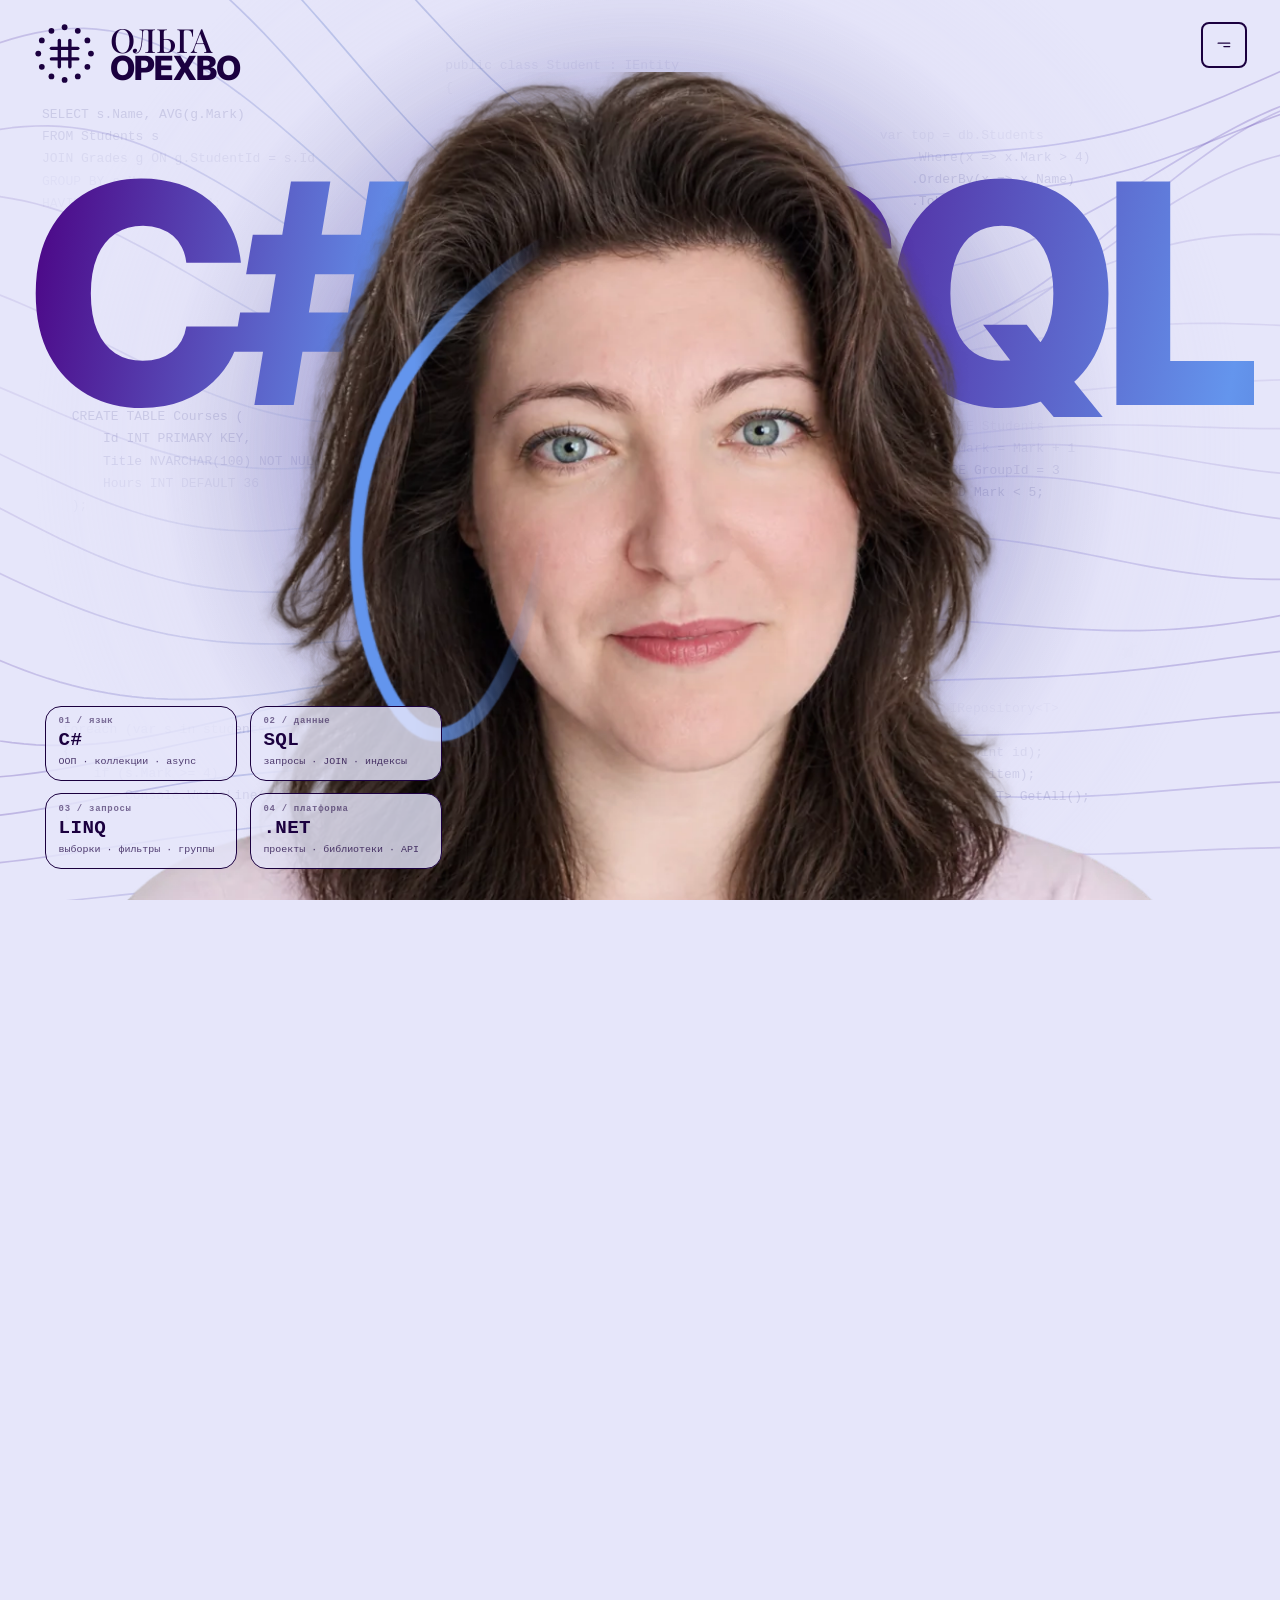
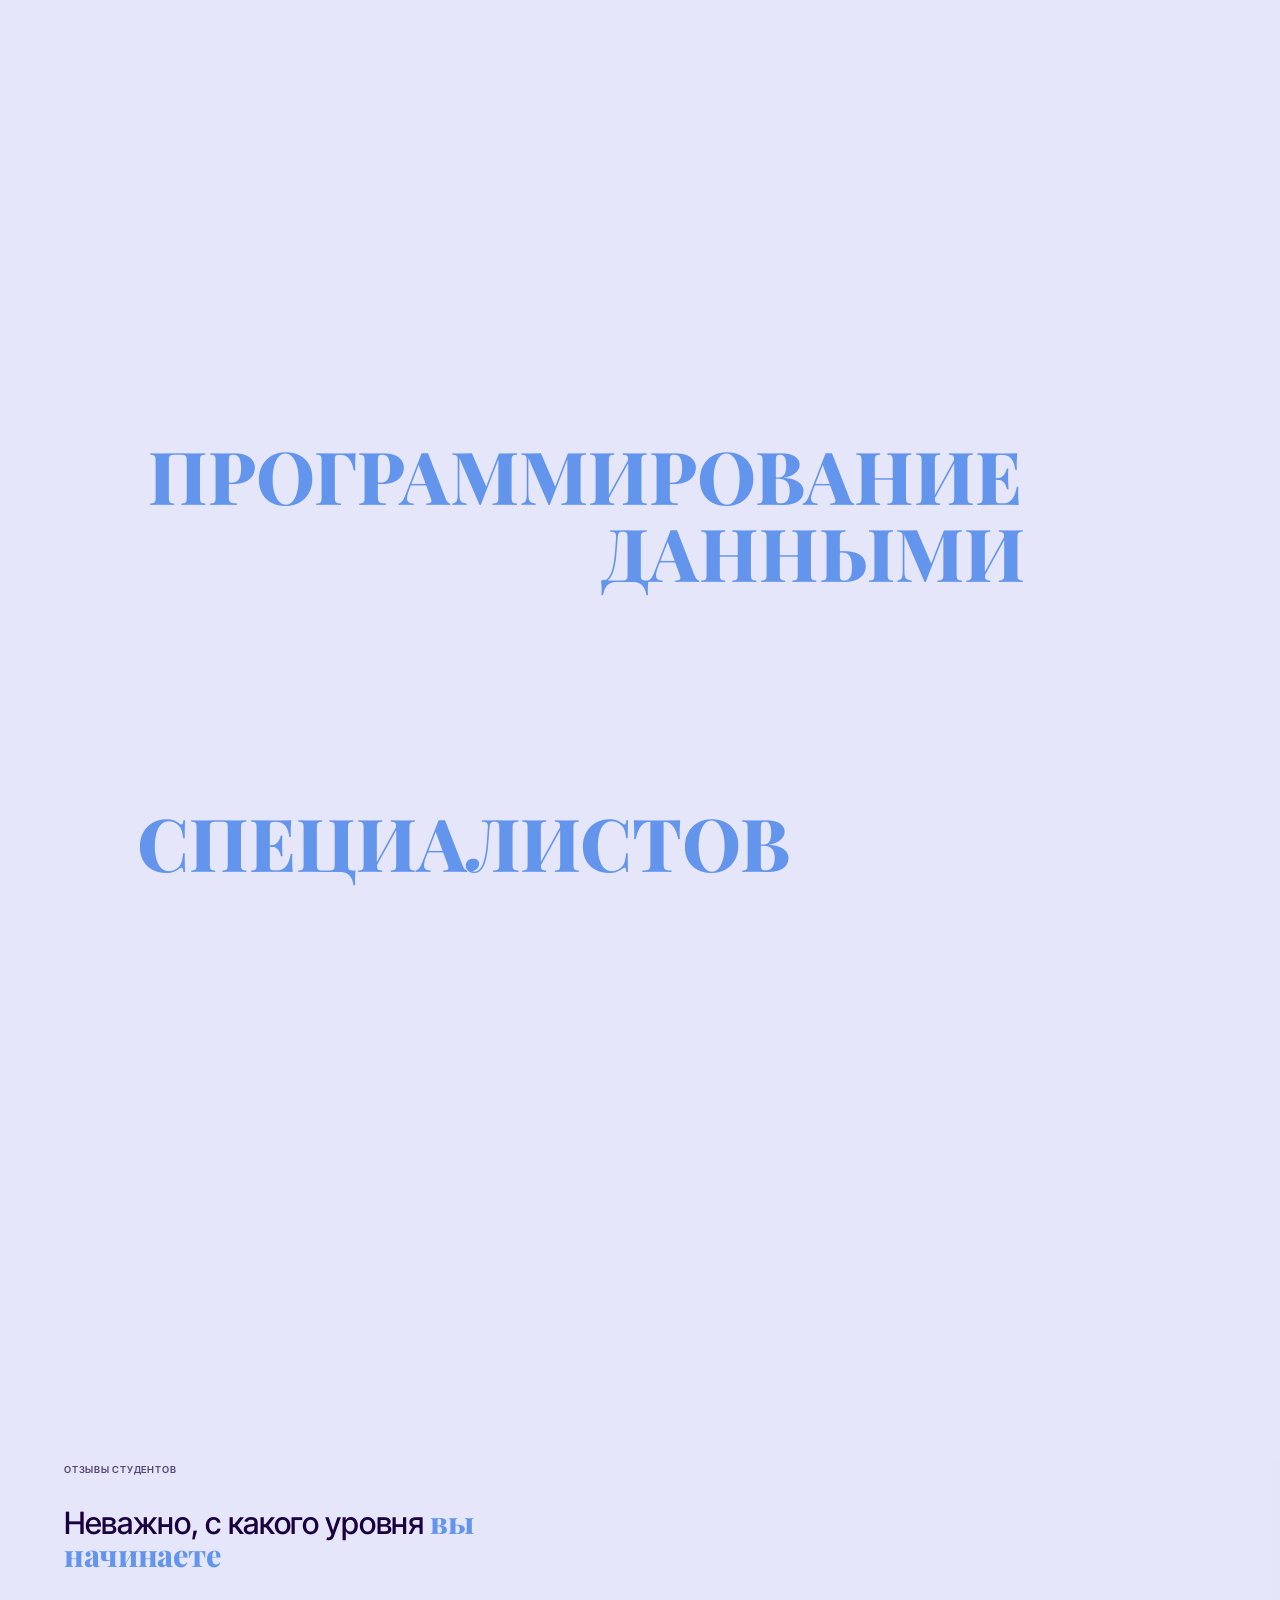
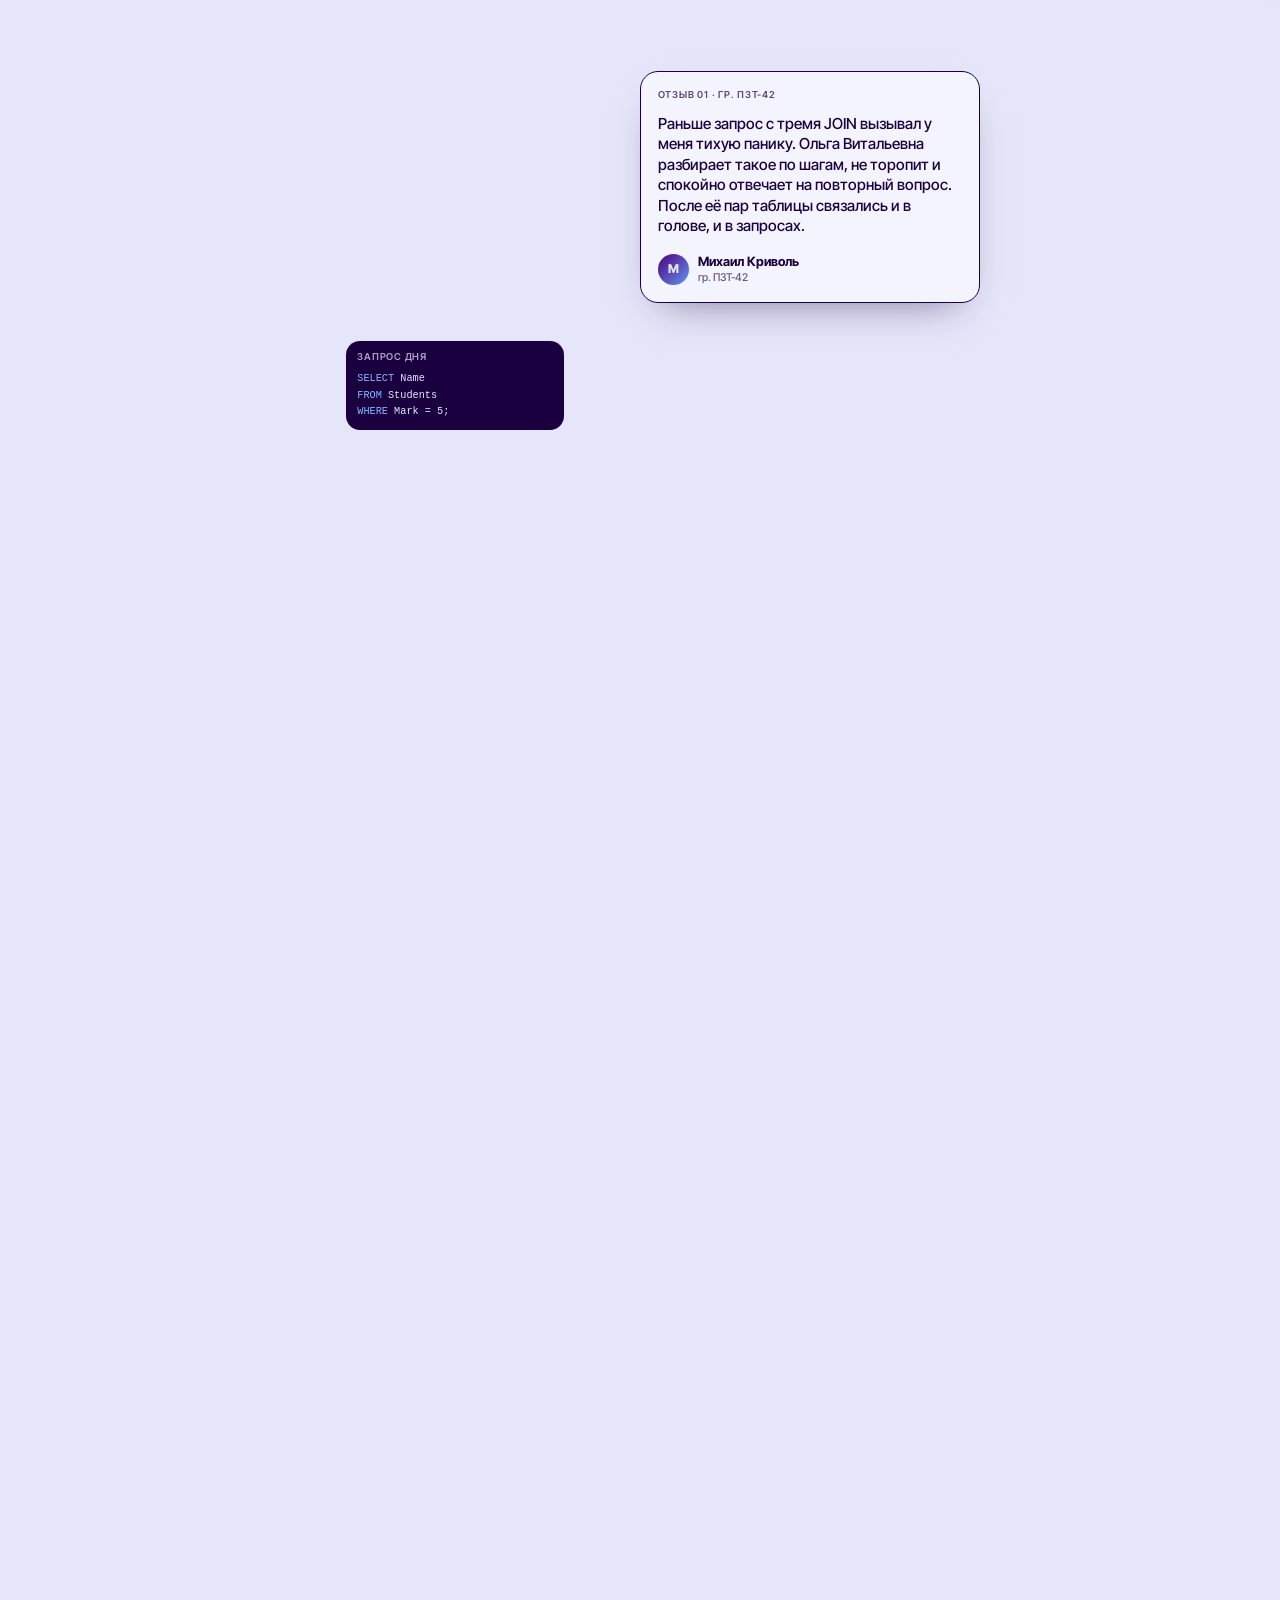
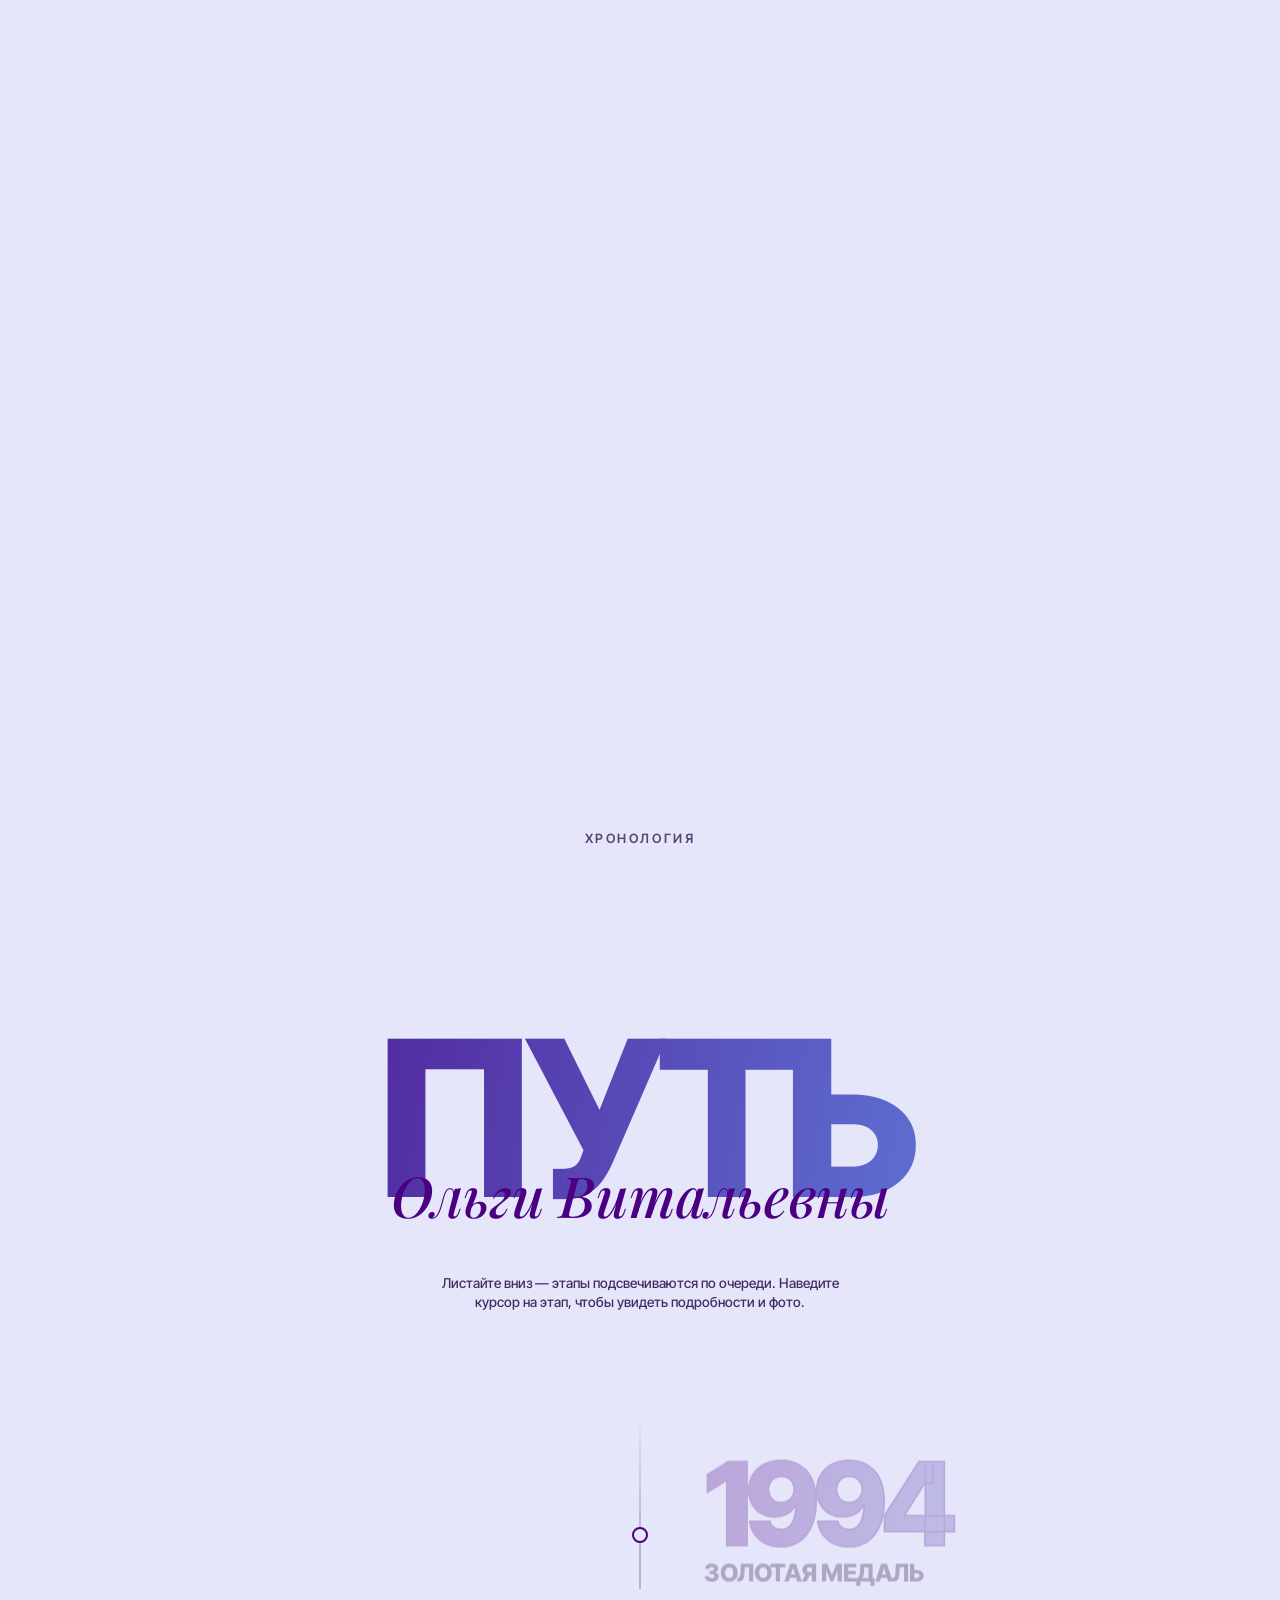
==== commit 21f28dfc: "Update index.html" ====
--- a/index.html
+++ b/index.html
@@ -330,7 +330,7 @@
     <span class="it"><b>SQL</b>Базы данных</span><span class="it box">C# / .NET</span><span class="it out">MySQL</span>
     <span class="it ital">Проектирование БД</span><span class="it"><b>ER</b>Модели данных</span><span class="it box">Хранимые процедуры</span>
     <span class="it out">Транзакции</span><span class="it"><b>ООП</b>Программирование</span><span class="it ital">Методика преподавания</span>
-    <span class="it box">Наставничество</span><span class="it out">XX лет стажа</span>
+    <span class="it box">Наставничество</span><span class="it out">20 лет стажа</span>
   </div></div>
   <div class="arrows"><button id="prev" aria-label="Назад">←</button><button id="next" aria-label="Вперёд">→</button></div>
 </section>
--- a/css/main.css
+++ b/css/main.css
@@ -100,10 +100,11 @@
 .tlb h3{font:800 clamp(1.15rem,1.9vw,2.2rem)/1 var(--sans);text-transform:uppercase;letter-spacing:-.02em;margin-top:.45em}
 .tls{font:italic 500 clamp(1rem,1.35vw,1.5rem)/1.2 var(--serif);color:#4B0082;margin-top:.4em}
 .tld{display:grid;grid-template-rows:0fr;transition:grid-template-rows .5s}
-.tld>p{overflow:hidden;min-height:0;font:500 clamp(.85rem,1vw,1.05rem)/1.5 var(--sans);opacity:0;transition:opacity .5s;max-width:30em}
-.tli.l .tld>p{margin-left:auto}
+.tld>p,.tld>div{overflow:hidden;min-height:0;font:500 clamp(.85rem,1vw,1.05rem)/1.5 var(--sans);opacity:0;transition:opacity .5s;max-width:30em}
+.tli.l .tld>p,.tli.l .tld>div{margin-left:auto}
 .tli:hover .tld,.tli:focus-visible .tld,.tli.on .tld{grid-template-rows:1fr}
-.tli:hover .tld>p,.tli:focus-visible .tld>p,.tli.on .tld>p{opacity:1;padding-top:.9em}
+.tli:hover .tld>p,.tli:focus-visible .tld>p,.tli.on .tld>p,.tli:hover .tld>div,.tli:focus-visible .tld>div,.tli.on .tld>div{opacity:1;padding-top:.9em}
+.tld>div>p{margin:0;font:inherit}.tld>div>p+p{margin-top:.7em}
 .tlimg{position:absolute;top:0;width:fit-content;max-width:min(28vw,420px);margin:0;border-radius:16px;overflow:hidden;background:linear-gradient(135deg,var(--c1),var(--c2));display:grid;place-items:center;color:#E6E6FA;text-align:center;opacity:0;pointer-events:none;transition:clip-path .7s cubic-bezier(.2,.7,.2,1),opacity .4s,transform .7s cubic-bezier(.2,.7,.2,1);box-shadow:0 30px 60px -30px rgba(27,0,63,.7)}
 .tli.r .tlimg{right:calc(50% + clamp(40px,5vw,80px));transform:translateY(-50%) rotate(-5deg) translateX(-30px);clip-path:inset(0 100% 0 0 round 16px)}
 .tli.l .tlimg{left:calc(50% + clamp(40px,5vw,80px));transform:translateY(-50%) rotate(5deg) translateX(30px);clip-path:inset(0 0 0 100% round 16px)}
@@ -123,7 +124,7 @@
 @media(max-width:700px){
  .tline{left:24px}.tldot{left:24px}
  .tlb,.tli.l .tlb,.tli.r .tlb{left:52px;right:auto;width:calc(100vw - 70px);text-align:left}
- .tlb::before{display:none}.tli.l .tld>p{margin-left:0}
+ .tlb::before{display:none}.tli.l .tld>p,.tli.l .tld>div{margin-left:0}
  .tlimg,.tli.l .tlimg,.tli.r .tlimg{display:none}
  .tlt h2{font-size:21vw}.tlt .tcap{top:-30vh}.tlt>p{left:50%}
 }
@@ -200,7 +201,7 @@
 .disc li::before{content:counter(d,decimal-leading-zero);font:600 .72rem/1 ui-monospace,Consolas,monospace;letter-spacing:.1em;opacity:.55;flex:none}
 .disc li:hover{padding-left:.8em;background:rgba(100,149,237,.14)}
 .pf-note{max-width:34em;margin-top:2.4em;font:500 clamp(.9rem,1.05vw,1.15rem)/1.5 var(--sans);opacity:.85}
-.stats{display:grid;grid-template-columns:repeat(4,minmax(0,1fr));gap:clamp(10px,1.2vw,20px);margin-top:12vh}
+.stats{display:grid;grid-template-columns:repeat(3,minmax(0,1fr));gap:clamp(10px,1.2vw,20px);margin-top:12vh}
 .st{border:1px solid rgba(27,0,63,.32);border-radius:16px;padding:1.3em 1.3em 1.5em;background:rgba(244,244,255,.85);opacity:0;transform:translateY(40px);transition:opacity .7s,transform .7s cubic-bezier(.2,.7,.2,1)}
 .st.in{opacity:1;transform:none}
 .st b{display:block;font:800 clamp(3.2rem,7vw,8rem)/.85 var(--sans);letter-spacing:-.06em;background:linear-gradient(100deg,#4B0082,#6495ED,#191970,#4B0082) 0 0/300% 100%;-webkit-background-clip:text;background-clip:text;color:transparent;animation:sh 8s linear infinite}
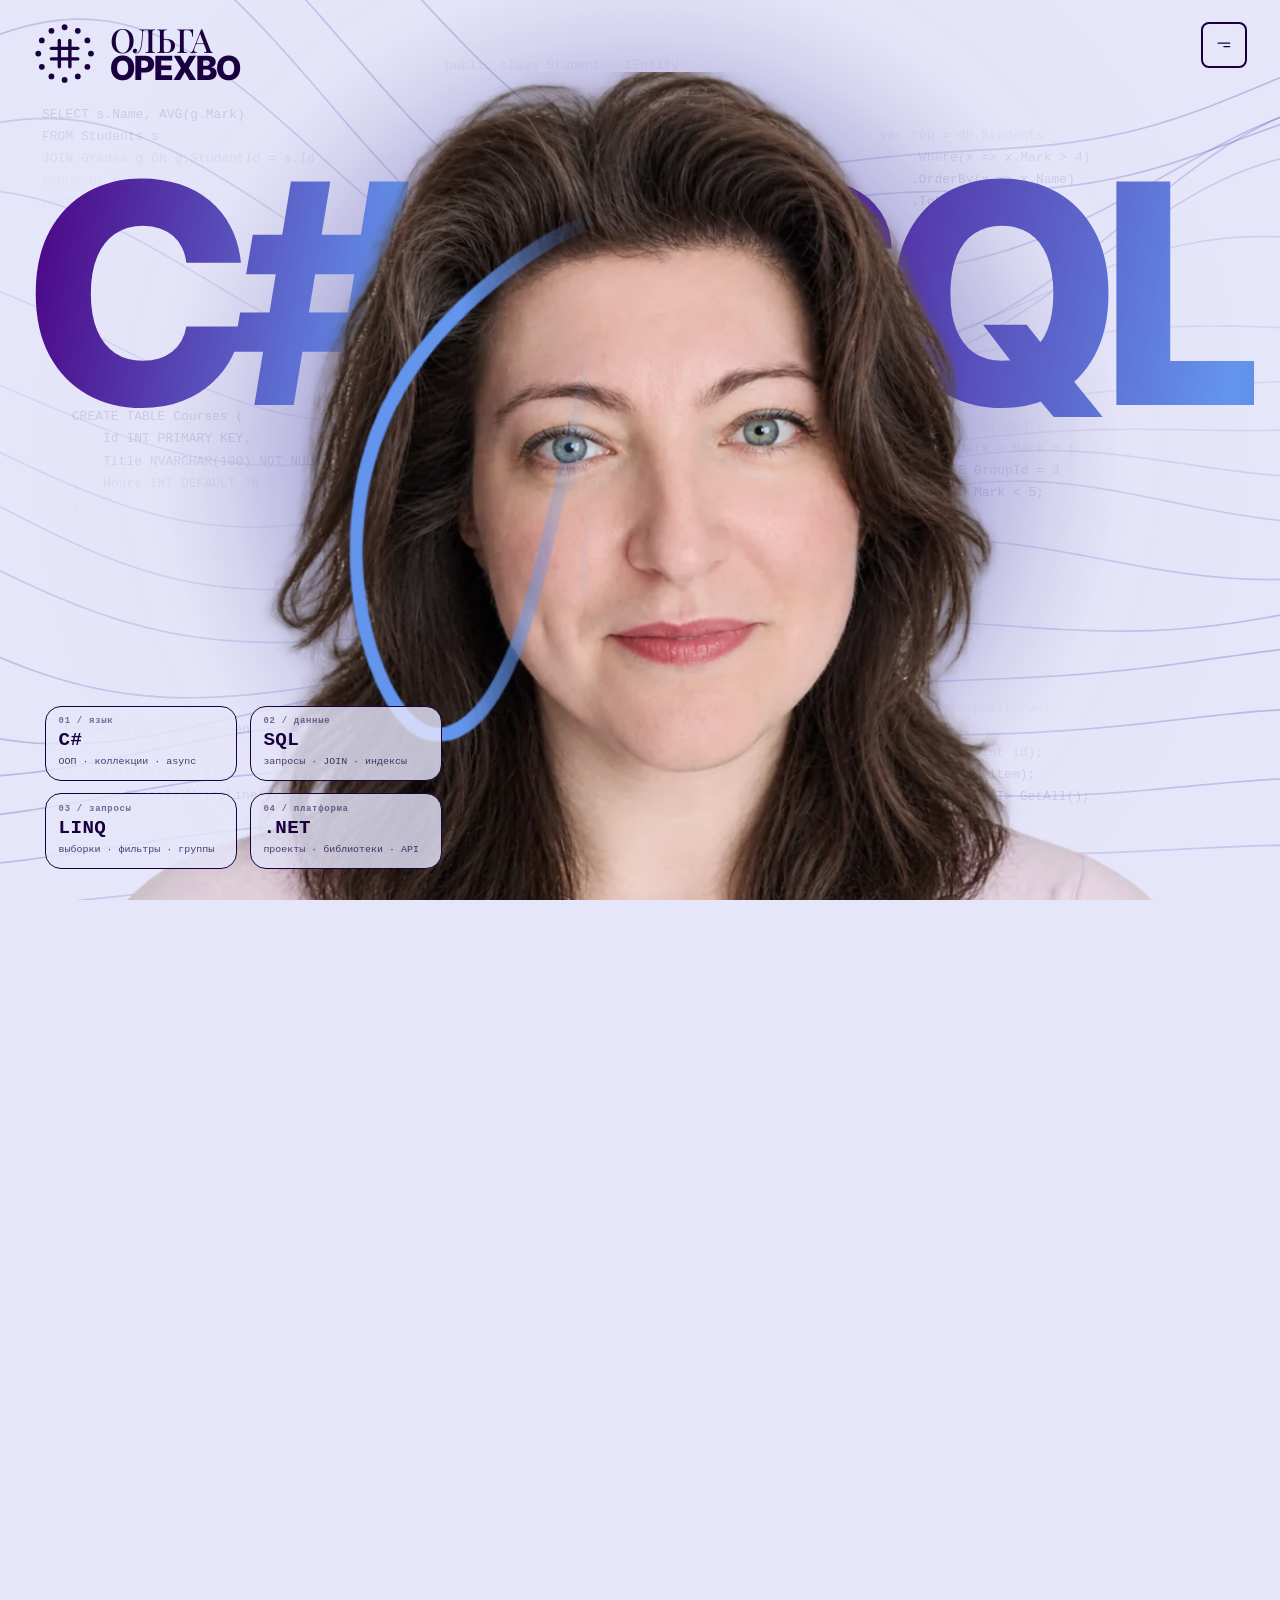
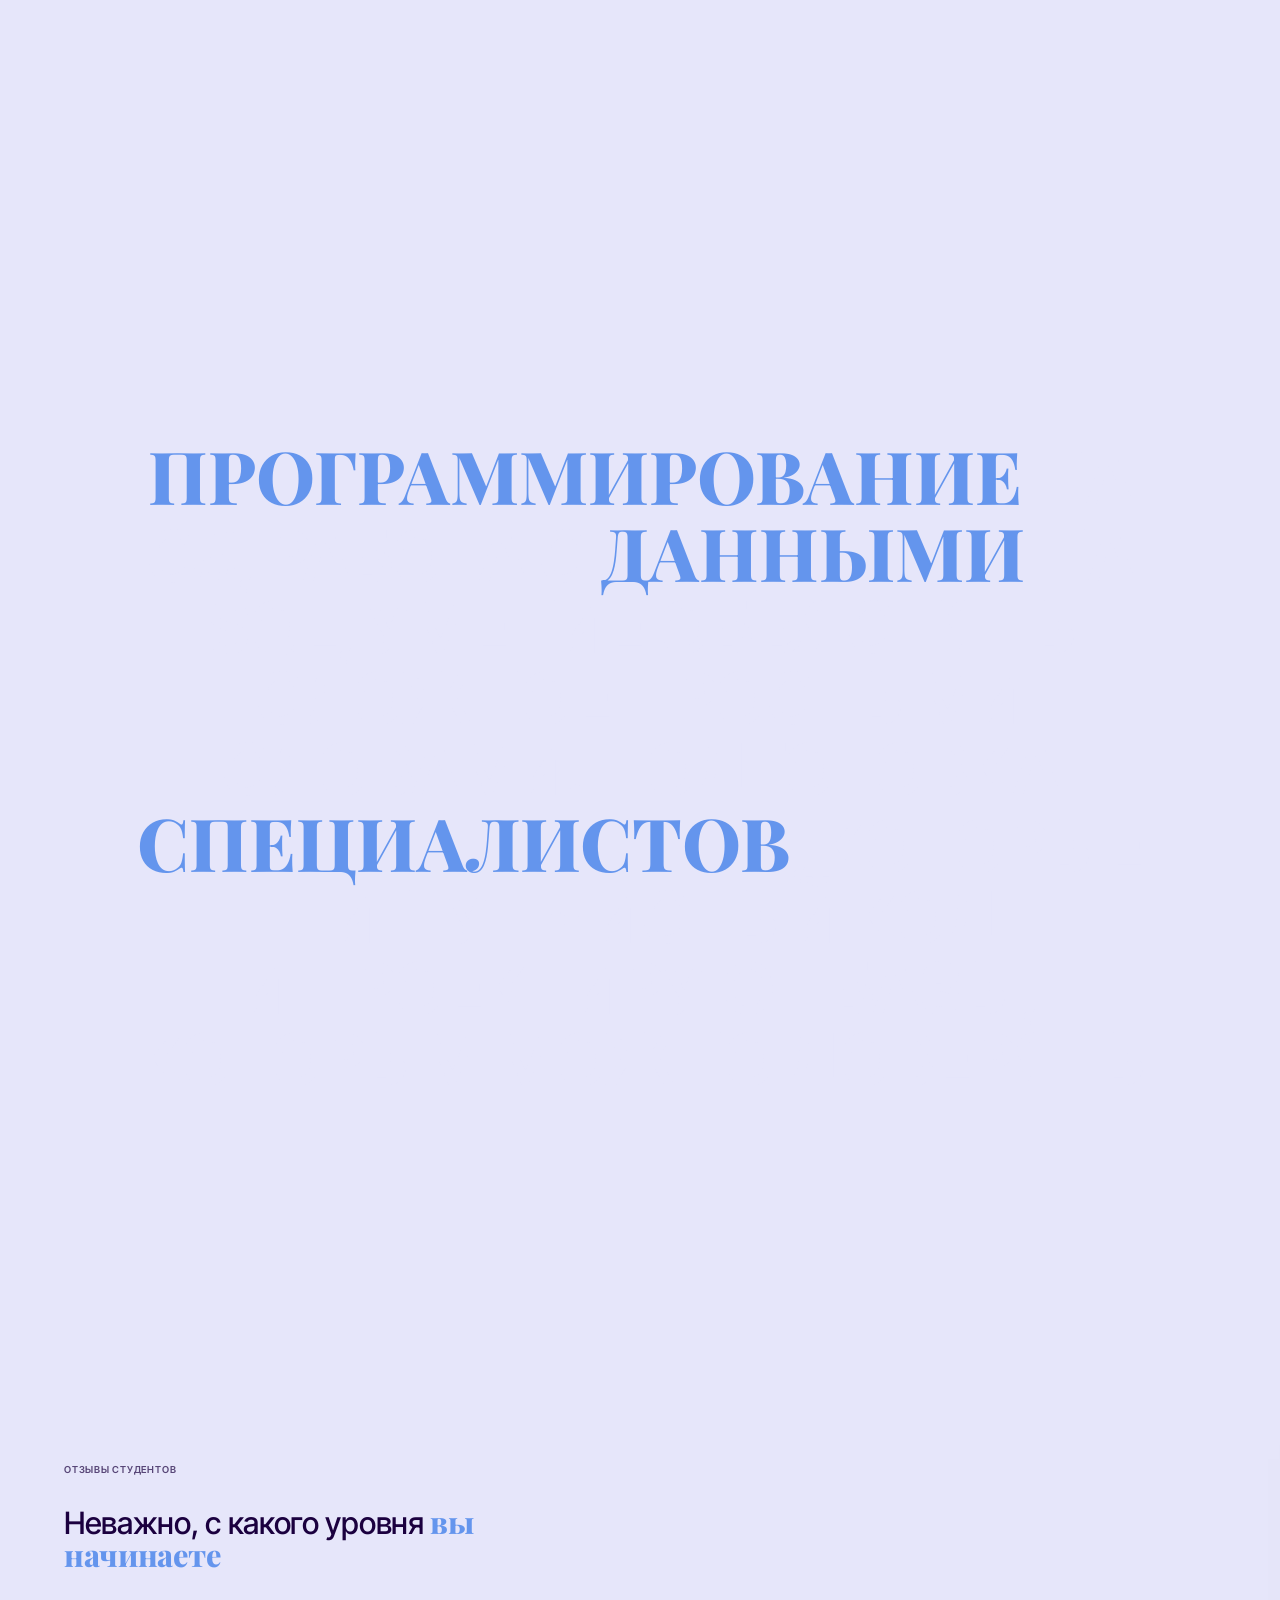
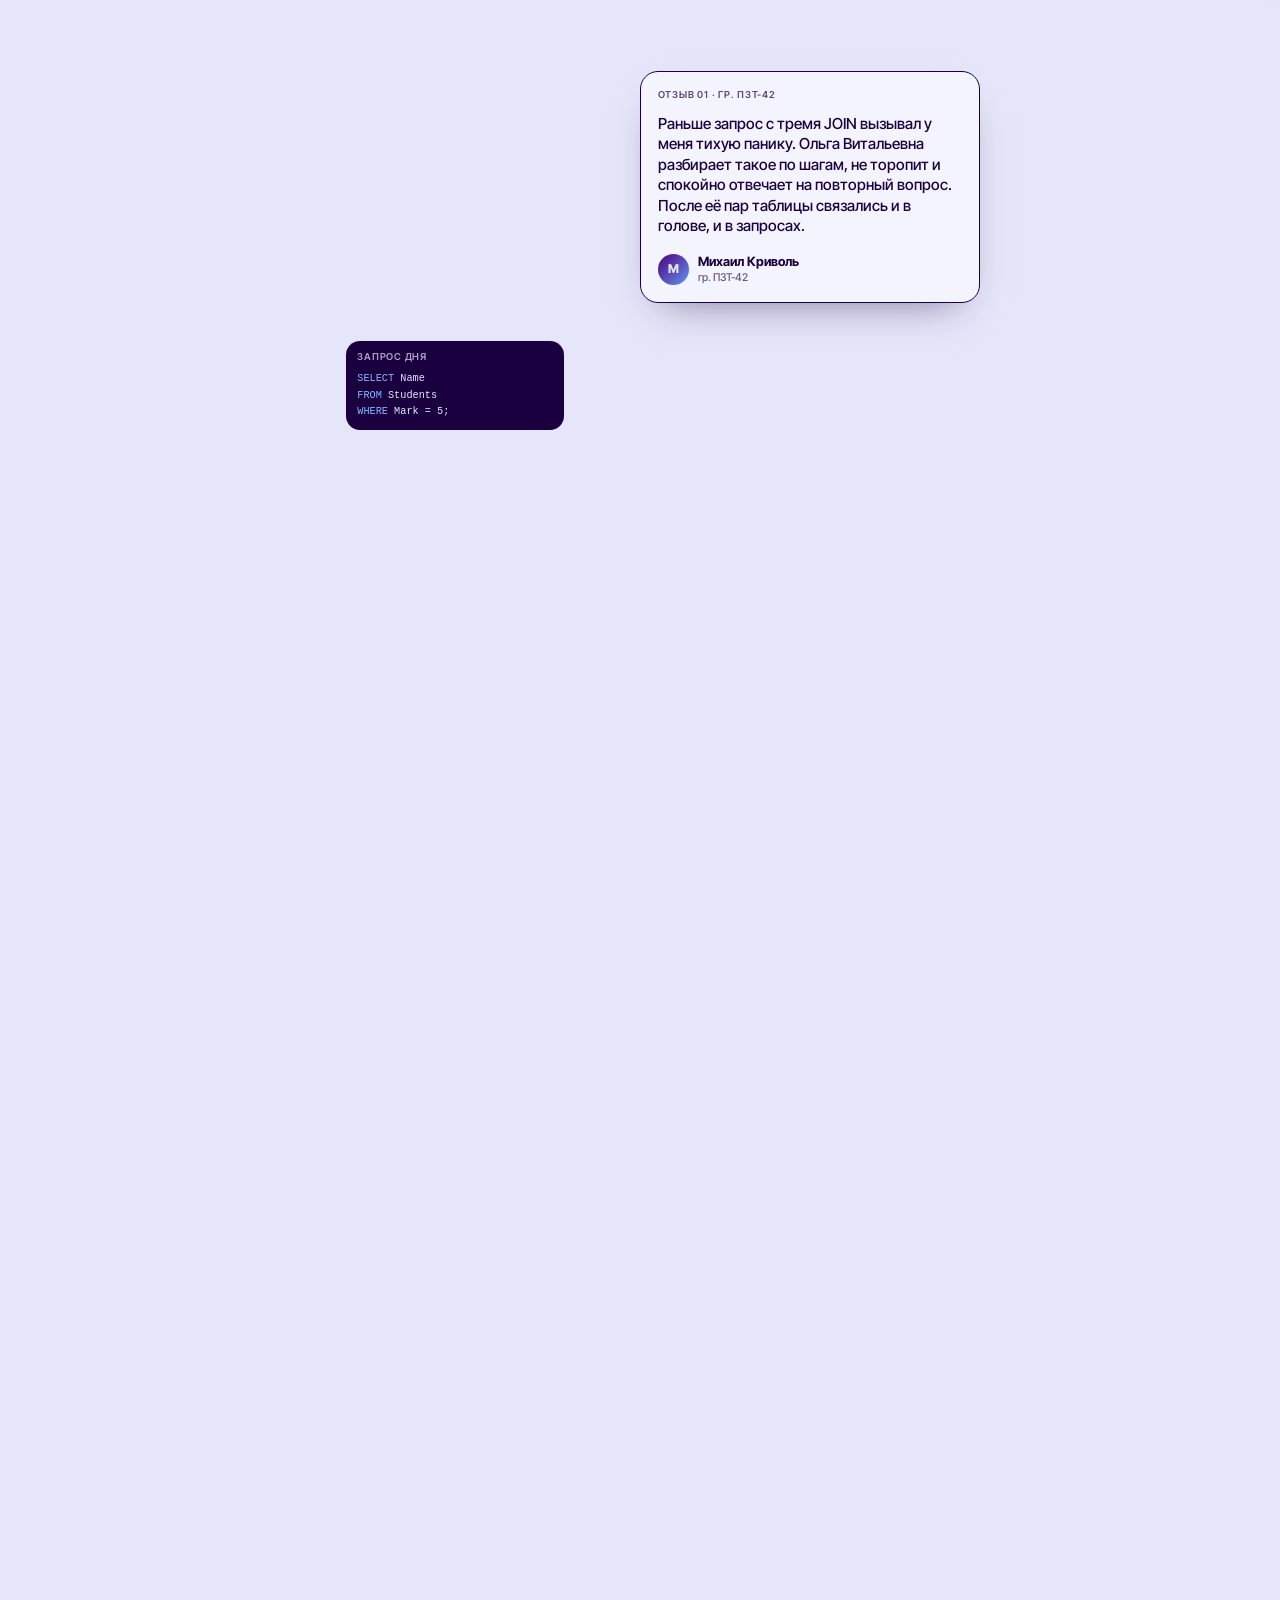
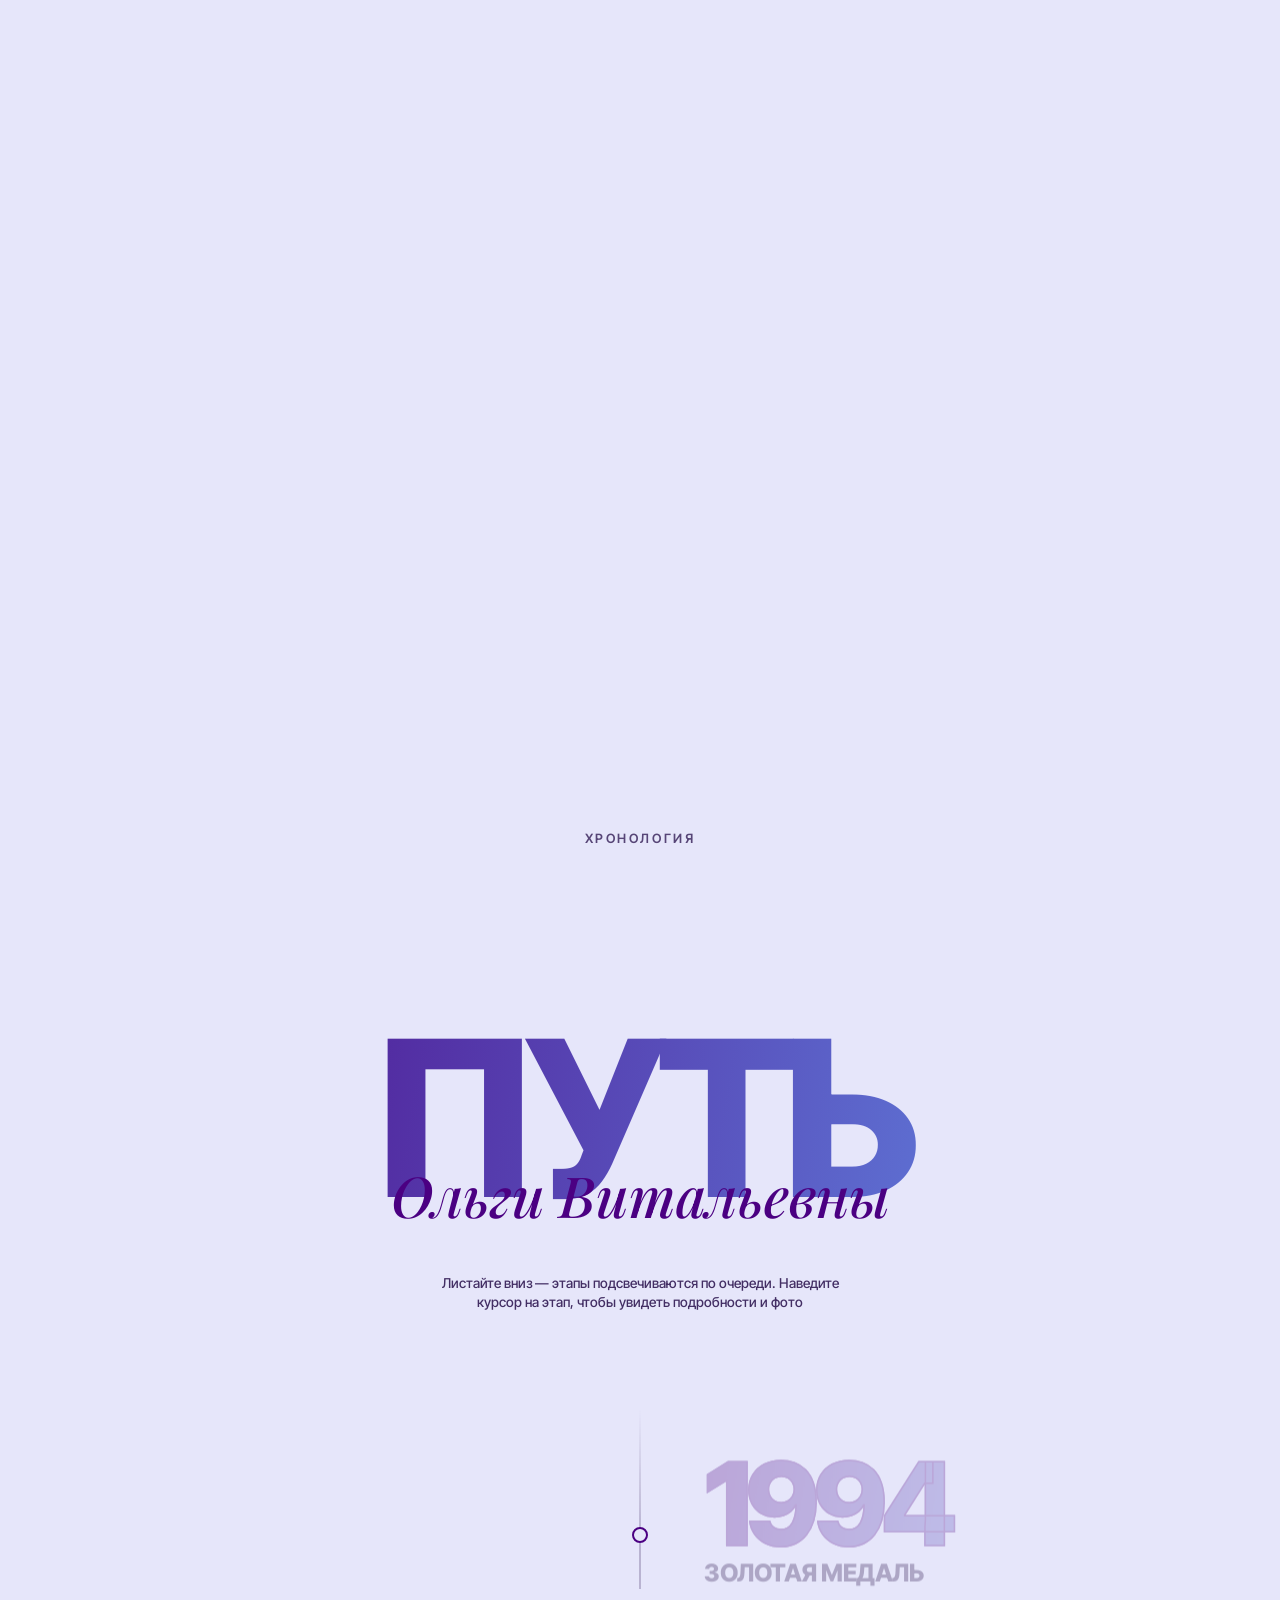
==== commit 099b565c: "исправления текста" ====
--- a/index.html
+++ b/index.html
@@ -55,7 +55,7 @@
 </section>
 
 <section id="about">
-  <h2><em>Программирование</em> на C#, работа с <em>данными</em> на SQL, умение объяснять сложное простыми словами. Подготовка <em>специалистов</em>, которые пишут чистый код и&nbsp;проектируют базы, которым можно доверять.</h2>
+  <h2><em>Программирование</em> на C#, работа с <em>данными</em> на SQL, умение объяснять сложное простыми словами. Подготовка <em>специалистов</em>, которые пишут чистый код и&nbsp;проектируют базы, которым можно доверять</h2>
 </section>
 
 <section id="reviews" aria-label="Отзывы студентов">
@@ -107,19 +107,19 @@
   <div class="tstage">
     <div class="ttrack" id="ttrack">
       <div class="tline"><i id="tfill"></i></div>
-      <article class="tli tlt" style="--k:0"><div class="tcap">Хронология</div><h2>Путь <em>Ольги Витальевны</em></h2><p>Листайте вниз — этапы подсвечиваются по очереди. Наведите курсор на этап, чтобы увидеть подробности и фото.</p></article>
+      <article class="tli tlt" style="--k:0"><div class="tcap">Хронология</div><h2>Путь <em>Ольги Витальевны</em></h2><p>Листайте вниз — этапы подсвечиваются по очереди. Наведите курсор на этап, чтобы увидеть подробности и фото</p></article>
     <article class="tli r" style="--k:1;--c1:#4B0082;--c2:#6495ED" tabindex="0">
-      <div class="tlb"><span class="tly">1994</span><h3>Золотая медаль</h3><p class="tls">Школа, затем «Математика. Прикладная математика»</p><div class="tld"><p>Ещё в школе проявляла интерес к точным наукам: окончила её в 1994 году с золотой медалью и выбрала специальность «Математика. Прикладная математика» в Гродненском государственном университете имени Янки Купалы.</p></div></div>
+      <div class="tlb"><span class="tly">1994</span><h3>Золотая медаль</h3><p class="tls">Школа №9</p><div class="tld"><p>Ещё в школе проявляла интерес к точным наукам: окончила её в 1994 году с золотой медалью и выбрала специальность «Математика. Прикладная математика» в Гродненском государственном университете имени Янки Купалы.</p></div></div>
       <figure class="tlimg"><b>1994</b><em>Золотая медаль · 1994</em></figure>
       <i class="tldot"></i>
     </article>
     <article class="tli l" style="--k:2;--c1:#191970;--c2:#6495ED" tabindex="0">
-      <div class="tlb"><span class="tly">1999</span><h3>Университет и колледж</h3><p class="tls">ГрГУ имени Янки Купалы → политехнический колледж</p><div class="tld"><p>Окончила ГрГУ имени Янки Купалы и в том же году — институт повышения образования при ГрГУ («Математик-программист»). С июля 1999 года работает в Гродненском государственном политехническом колледже: сначала совместителем, с 1 сентября 2000 — штатным преподавателем спецдисциплин.</p></div></div>
+      <div class="tlb"><span class="tly">1999</span><h3>Университет и колледж</h3><p class="tls">ГрГУ имени Янки Купалы → Гродненский государственный политехнический колледж</p><div class="tld"><p>Окончила ГрГУ имени Янки Купалы («Математик. Преподаватель математики») и в том же году — институт повышения образования при ГрГУ («Математик-программист»). С июля 1999 года работает в Гродненском государственном политехническом колледже: сначала совместителем, с 1 сентября 2000 — штатным преподавателем спецдисциплин.</p></div></div>
       <figure class="tlimg"><img decoding="async" class="ph" src="images/univ-old.jpg" alt="Студенческие годы" loading="lazy"></figure>
       <i class="tldot"></i>
     </article>
     <article class="tli r" style="--k:3;--c1:#4B0082;--c2:#8FB4FF" tabindex="0">
-      <div class="tlb"><span class="tly">2006</span><h3>Почётная грамота</h3><p class="tls">К 50-летию колледжа</p><div class="tld"><p>Ноябрь 2006: Почётная грамота «за добросовестное и творческое отношение к работе» в связи с 50-летием со дня основания колледжа.</p></div></div>
+      <div class="tlb"><span class="tly">2006</span><h3>Почётная грамота</h3><p class="tls">К 50-летию колледжа</p><div class="tld"><p>Ноябрь 2006: Почётная грамота за добросовестное и творческое отношение к работе в связи с 50-летием со дня основания колледжа.</p></div></div>
       <figure class="tlimg"><img decoding="async" class="doc" src="images/pochetnaya-gramota-2006.jpg" alt="Почётная грамота · 2006" loading="lazy"></figure>
       <i class="tldot"></i>
     </article>
@@ -144,27 +144,27 @@
       <i class="tldot"></i>
     </article>
     <article class="tli l" style="--k:8;--c1:#4B0082;--c2:#8FB4FF" tabindex="0">
-      <div class="tlb"><span class="tly">2017</span><h3>От Гродно до Абу-Даби</h3><p class="tls">Россия, Китай, ОАЭ и премия Президента</p><div class="tld"><p>Май 2017: серебро Д. Чеберачко в финале WorldSkills Russia в Краснодаре и участие в Евразийском чемпионате. Июнь — China International Skills Competition. Октябрь — 44-й чемпионат мира WorldSkills в Абу-Даби. Дипломы «Арт-Портала». Для Ольги Витальевны этот год — третья премия специального фонда Президента Республики Беларусь за вклад в развитие способностей одарённых учащихся (по итогам 2016/2017 учебного года) и Почётная грамота Гродненского облисполкома (август 2017).</p></div></div>
+      <div class="tlb"><span class="tly">2017</span><h3>От Гродно до Абу-Даби</h3><p class="tls">Россия, Китай, ОАЭ и премия Президента</p><div class="tld"><p>Май 2017: серебро Д. Чеберачко в финале WorldSkills Russia в Краснодаре и участие в Евразийском чемпионате. Июнь — China International Skills Competition. Октябрь — 44-й чемпионат мира WorldSkills в Абу-Даби. Дипломы «Арт-Портала».</p> <p> Для Ольги Витальевны этот год особенный — третья премия специального фонда Президента Республики Беларусь за вклад в развитие способностей одарённых учащихся (по итогам 2016/2017 учебного года) и Почётная грамота Гродненского облисполкома (август 2017).</p></div></div>
       <figure class="tlimg"><img decoding="async" class="doc" src="images/svidetelstvo-premiya-prezidenta-2017.jpg" alt="Свидетельство о награждении третьей премией · 2017" loading="lazy"></figure>
       <i class="tldot"></i>
     </article>
     <article class="tli r" style="--k:9;--c1:#27006B;--c2:#8FB4FF" tabindex="0">
-      <div class="tlb"><span class="tly">2018</span><h3>Эксперт конкурсов</h3><p class="tls">WorldSkills Belarus и Profskills Belarus</p><div class="tld"><p>Ольга Витальевна выступала экспертом по компетенции «Программные решения для бизнеса»: диплом эксперта II конкурса WorldSkills Belarus – 2016, сертификат эксперта III конкурса WorldSkills Belarus 2018 (Минск) и сертификат эксперта V конкурса Profskills Belarus 2023.</p></div></div>
+      <div class="tlb"><span class="tly">2018</span><h3>Эксперт конкурсов</h3><p class="tls">WorldSkills Belarus и Profskills Belarus</p><div class="tld"><p>Ольга Витальевна выступала экспертом по компетенции «Программные решения для бизнеса»: диплом эксперта II конкурса WorldSkills Belarus – 2016, сертификат эксперта III конкурса WorldSkills Belarus – 2018 (Минск) и сертификат эксперта V конкурса Profskills Belarus – 2023.</p></div></div>
       <figure class="tlimg"><img decoding="async" class="ph" src="images/ws2018-gruppa.jpg" alt="WorldSkills Belarus 2018: эксперты и участники компетенции" loading="lazy" style="object-position:50% 45%"></figure>
       <i class="tldot"></i>
     </article>
     <article class="tli l" style="--k:10;--c1:#27006B;--c2:#6495ED" tabindex="0">
-      <div class="tlb"><span class="tly">2019</span><h3>Новые призёры</h3><p class="tls">WorldSkills 2019–2020</p><div class="tld"><div><p>Май и декабрь 2019: В. Десятов, Д. Альхимович и А. Лисовский — призёры первичных этапов конкурса по стандартам WorldSkills. Май 2020: В. Десятов — 3 место в областном этапе «WorldSkills Belarus – 2020».</p><p><b>«ТехноМарафон».</b> Ученики Ольги Витальевны уверенно выступают и на областном «ТехноМарафоне» (ГОЦТТ, Гродно). В 2020 году на «ТехноМарафоне 2.0» в online-конкурсе «Хочу в IT. Тестировщик» Д. Дикляева завоевала диплом I степени, Д. Врублевский — диплом II степени. А. Зайцев стал победителем конкурса «МозгоМатика» (I место) и призёром «Хочу в IT. Тестировщик» (II место).</p></div></div></div>
+      <div class="tlb"><span class="tly">2019</span><h3>Новые призёры</h3><p class="tls">WorldSkills 2019–2020</p><div class="tld"><p>Май и декабрь 2019: В. Десятов, Д. Альхимович и А. Лисовский — призёры первичных этапов конкурса по стандартам WorldSkills. Май 2020: В. Десятов — 3 место в областном этапе «WorldSkills Belarus – 2020». В 2020 году — дипломы областного «ТехноМарафона» у Д. Дикляевой, Д. Врублевского и А. Зайцева.</p></div></div>
       <figure class="tlimg"><img decoding="async" class="ph" src="images/ws2020-oblast-diplomy.jpg" alt="Областной этап WorldSkills Belarus – 2020: дипломы учеников" loading="lazy" style="object-position:50% 35%"></figure>
       <i class="tldot"></i>
     </article>
     <article class="tli r" style="--k:11;--c1:#191970;--c2:#8FB4FF" tabindex="0">
-      <div class="tlb"><span class="tly">2021</span><h3>«ИТ-Планета» и благодарность</h3><p class="tls">Международная олимпиада в сфере ИКТ</p><div class="tld"><p>К. Канабай — 3 место в конкурсе «DataArt IT Contest» олимпиады «ИТ-Планета 2020/21» и диплом I степени BIT-CUP 2021 (БГУИР) в конкурсе «Программирование на .NET», а также I место в конкурсе «Web-технологии» «ТехноМарафона 2.1». Студенты колледжа участвовали в отборочных этапах «ИТ-Планета 2020/21» по базам данных Oracle и DataArt. Ольге Витальевне — благодарственная грамота за подготовку студентов. В 2021 году — рецензент типовой программы по «Базам данных и СУБД», коллектив колледжа рекомендовал её к награждению Почётной грамотой Министерства образования.</p></div></div>
+      <div class="tlb"><span class="tly">2021</span><h3>«ИТ-Планета» и благодарность</h3><p class="tls">Международная олимпиада в сфере ИКТ</p><div class="tld"><p>К. Канабай — 3 место в конкурсе «DataArt IT Contest» олимпиады «ИТ-Планета 2020/21» и диплом I степени BIT-CUP 2021 (БГУИР) в конкурсе «Программирование на .NET», а также I место в конкурсе «Web-технологии» «ТехноМарафона 2.1». Студенты колледжа участвовали в отборочных этапах «ИТ-Планета 2020/21» по базам данных Oracle и DataArt. Ольга Витальевна отмечена благодарственной грамотой за подготовку учащихся. В 2021 году — она рецензент типовой учебной программы по «Базам данных и СУБД», коллектив колледжа рекомендовал её к награждению Почётной грамотой Министерства образования.</p></div></div>
       <figure class="tlimg"><img decoding="async" class="doc" src="images/gramota-itplaneta-2021.jpg" alt="Благодарственная грамота · 2021" loading="lazy"></figure>
       <i class="tldot"></i>
     </article>
     <article class="tli l" style="--k:12;--c1:#191970;--c2:#8FB4FF" tabindex="0">
-      <div class="tlb"><span class="tly">2023</span><h3>Эксперт и наставник</h3><p class="tls">Profskills Belarus и «ИТ-Планета 2023»</p><div class="tld"><p>2023: сертификат эксперта V Республиканского конкурса Profskills Belarus 2023 по компетенции «Программные решения для бизнеса» (Минск). Март 2023: К. Канабай выполнил задание компании SimbirSoft на 92 % в первом этапе Международной олимпиады «ИТ-Планета 2023», а в апреле — на 96 % во втором.</p></div></div>
+      <div class="tlb"><span class="tly">2023</span><h3>Эксперт и наставник</h3><p class="tls">Profskills Belarus и «ИТ-Планета 2023»</p><div class="tld"><p>2023: сертификат эксперта V Республиканского конкурса Profskills Belarus – 2023 по компетенции «Программные решения для бизнеса» (Минск). Март 2023: К. Канабай выполнил задание компании SimbirSoft на 92 % в первом этапе Международной олимпиады «ИТ-Планета 2023», а в апреле — на 96 % во втором.</p></div></div>
       <figure class="tlimg"><img decoding="async" class="ph" src="images/profskills2023-uchastnik.jpg" alt="Работа с участником конкурса, 2023" loading="lazy" style="object-position:50% 30%"></figure>
       <i class="tldot"></i>
     </article>
@@ -179,7 +179,7 @@
       <i class="tldot"></i>
     </article>
     <article class="tli r" style="--k:15;--c1:#191970;--c2:#6495ED" tabindex="0">
-      <div class="tlb"><span class="tly">2026</span><h3>Сегодня</h3><p class="tls">Гродненский государственный политехнический колледж</p><div class="tld"><p>Преподаватель высшей категории: программирование, базы данных, компьютерные сети. Готовит студентов к WorldSkills и олимпиадам — и по-прежнему учится сама.</p></div></div>
+      <div class="tlb"><span class="tly">2026</span><h3>Сегодня</h3><p class="tls">Гродненский государственный политехнический колледж</p><div class="tld"><p>Преподаватель высшей категории: программирование, базы данных, компьютерные сети. Готовит учащихся к Profskills и олимпиадам и по-прежнему учится сама.</p></div></div>
       <figure class="tlimg"><img decoding="async" id="tlph" alt="Орехво Ольга Витальевна"></figure>
       <i class="tldot"></i>
     </article>
@@ -192,12 +192,13 @@
     <figure><img decoding="async" src="images/portrait.jpg" alt="Орехво Ольга Витальевна" loading="lazy"><figcaption>Преподаватель высшей категории</figcaption></figure>
     <div class="sh"><span class="acap">О преподавателе</span><h2>Чему<span>учит</span></h2>
       <ol class="disc"><li>Основы алгоритмизации и программирования</li><li>Базы данных и системы управления базами данных</li><li>Конструирование программ и языки программирования</li><li>Компьютерные сети</li></ol>
-      <p class="pf-note">Сама подготовила учебно-методические комплексы и учебные программы по этим дисциплинам, стала одним из разработчиков типового учебного плана специальности «Программное обеспечение информационных технологий» и в 2021 году — рецензентом типовой программы по базам данных.</p>
+      <p class="pf-note">Автор учебно-методических комплексов и учебных программ по этим предметам, одна из разработчиков типового учебного плана специальности «Программное обеспечение информационных технологий», в 2021 году — рецензент типовой программы по базам данных.</p>
     </div>
   </div>
   <div class="stats">
     <div class="st"><b data-years="1999">27</b><span>лет в одном колледже<br>(с июля 1999)</span></div>
     <div class="st"><b>2</b><span>высших образования</span></div>
+    <div class="st"><b>5</b><span>курсов и тренингов<br>2003 · 2006 · 2011 · 2024 · 2025</span></div>
     <div class="st"><b>17</b><span>учеников-призёров<br>в этих документах</span></div>
   </div>
 </section>
@@ -278,13 +279,13 @@
 <figure class="vq"><blockquote>Ольга Витальевна — редкий пример того, как математический склад ума сочетается с высоким искусством человеческих отношений. Она не просто учит программированию, а создаёт вокруг себя атмосферу стабильности и уважения. Её организованность вдохновляет, а умение держать дистанцию и одновременно быть открытой к диалогу — восхищает.</blockquote><figcaption>М. М. Шевченя · заместитель директора по УПР</figcaption></figure>
 <figure class="vq"><blockquote>Ольга Витальевна обладает редким профессиональным чутьём: она способна своевременно разглядеть в каждом учащемся его скрытые способности и творческий потенциал и грамотно направить эту энергию в продуктивное русло, помогая ему раскрыться в профессии.</blockquote><figcaption>Т. И. Дырман · заместитель директора по УМР</figcaption></figure>
 <figure class="vq"><blockquote>Она сочетает в себе высокий уровень грамотности, безупречный такт и глубокую интеллигентность в решении любых вопросов. При этом её искренняя добрая основа, внимательность к деталям и отзывчивость делают совместную работу невероятно комфортной и продуктивной.</blockquote><figcaption>М. В. Пантелеенко · заместитель директора по УР</figcaption></figure>
-  </div>
+    </div>
 </section>
 <!-- Награды: данные и фото задаются в массиве AW ниже в скрипте (src — путь к фото, c — подпись). -->
 <section id="awards" aria-label="Награды">
   <div class="ahead">
     <div><span class="acap">Грамоты и дипломы</span><h2>Награды<span>Зал славы</span></h2></div>
-    <p>51 документ: грамоты, дипломы, сертификаты и благодарности за подготовку конкурсантов и работу со студентами. Наведите курсор на карточку, нажмите — чтобы открыть диплом крупнее.</p>
+    <p>51 документ: грамоты, дипломы, сертификаты и благодарности за подготовку конкурсантов и работу с учащимися.</p>
   </div>
   <div class="agrid" id="agrid"></div>
 </section>
@@ -324,13 +325,13 @@
   <div class="sigw" id="sigw"></div>
   <div class="chead">
     <h2 class="ct" data-split>Компетенции<em>&amp; навыки</em></h2>
-    <p class="cdesc">Ольга Витальевна преподаёт в УО ГГПК «Базы данных» и «C#». Здесь — то, чему она учит студентов и в чём разбирается сама.</p>
+    <p class="cdesc">Ольга Витальевна преподаёт в колледже «Базы данных» и «C#». Здесь — то, чему она учит учащихся и в чём разбирается сама.</p>
   </div>
   <div class="slider" id="slider"><div class="strip" id="strip">
     <span class="it"><b>SQL</b>Базы данных</span><span class="it box">C# / .NET</span><span class="it out">MySQL</span>
     <span class="it ital">Проектирование БД</span><span class="it"><b>ER</b>Модели данных</span><span class="it box">Хранимые процедуры</span>
     <span class="it out">Транзакции</span><span class="it"><b>ООП</b>Программирование</span><span class="it ital">Методика преподавания</span>
-    <span class="it box">Наставничество</span><span class="it out">20 лет стажа</span>
+    <span class="it box">Наставничество</span><span class="it out">XX лет стажа</span>
   </div></div>
   <div class="arrows"><button id="prev" aria-label="Назад">←</button><button id="next" aria-label="Вперёд">→</button></div>
 </section>
@@ -348,15 +349,15 @@
 
   <div class="fstage">
     <h2 class="hl" data-split>
-      Всегда <em>делится</em><br>знаниями.
+      Всегда <em>делится</em><br>знаниями
     </h2>
 
     <nav class="col l"><h4>Страницы</h4>
       <a class="roll" href="#story"><span data-t="Главная">Главная</span></a>
       <a class="roll" href="#about"><span data-t="Обо мне">Обо мне</span></a>
       <a class="roll" href="#timeline"><span data-t="Хронология">Хронология</span></a>
-      <a class="roll" href="#profile"><span data-t="Дисциплины">Дисциплины</span></a>
-      <a class="roll" href="#pupils"><span data-t="Ученики">Ученики</span></a>
+      <a class="roll" href="#profile"><span data-t="Дисциплины">Предметы</span></a>
+      <a class="roll" href="#pupils"><span data-t="Ученики">Учащиеся</span></a>
       <a class="roll" href="#gallery"><span data-t="Фотоальбом">Фотоальбом</span></a>
       <a class="roll acc" href="#awards"><span data-t="Награды">Награды</span></a>
     </nav>
@@ -366,11 +367,11 @@
       <span class="sym" style="left:0;bottom:22%;animation-delay:-4s">#</span><span class="sym" style="right:2%;bottom:14%;animation-delay:-1s">;</span>
       <div class="ring"><i>C#</i><i>SQL</i><i>.NET</i><i>MySQL</i></div><div class="ring b"><i>БД</i><i>ER</i><i>JOIN</i><i>ООП</i></div>
       <div class="tilt" id="tilt"><div class="arch"><img decoding="async" src="footer/photo.jpg" alt="Орехво Ольга Витальевна"></div></div>
-      <div class="cap"><b>Орехво Ольга Витальевна</b><small>УО ГГПК · Гродно</small></div>
+      <div class="cap"><b>Орехво Ольга Витальевна</b><small>Политехнический колледж · Гродно</small></div>
     </div>
 
     <nav class="col r"><h4>Отзывы и колледж</h4>
-      <a class="roll" href="#reviews"><span data-t="Отзывы студентов">Отзывы студентов</span></a>
+      <a class="roll" href="#reviews"><span data-t="Отзывы студентов">Отзывы учащихся</span></a>
       <a class="roll" href="#voices"><span data-t="Слова коллег">Слова коллег</span></a>
       <a class="roll" href="https://www.instagram.com/polytech_grodno/" target="_blank" rel="noopener noreferrer"><span data-t="Instagram колледжа">Instagram колледжа</span></a>
       <a class="roll acc" href="http://ggpk.by/" target="_blank" rel="noopener noreferrer"><span data-t="Сайт колледжа">Сайт колледжа</span></a>
@@ -379,13 +380,13 @@
 
   <div class="fmarq"><div class="track" id="track">
     <span>Базы данных</span><span>C# / .NET</span><span>SQL и MySQL</span><span>Проектирование БД</span><span>Хранимые процедуры</span>
-    <span>Транзакции</span><span>ООП</span><span>Методика преподавания</span><span>Наставничество</span><span>XX лет стажа</span>
+    <span>Транзакции</span><span>ООП</span><span>Методика преподавания</span><span>Наставничество</span><span>20 лет стажа</span>
   </div></div>
 
   <a class="fbtn cta mag" href="https://www.instagram.com/polytech_grodno/" target="_blank" rel="noopener noreferrer">Колледж в Instagram
     <svg viewBox="0 0 16 16" fill="none" stroke="currentColor" stroke-width="2"><path d="M3 13L13 3M5 3h8v8"/></svg></a>
 
-  <div class="bot"><div>© 2026 Студенты группы ПЗТ-42. Студенческий проект</div><div><a href="#">О сайте</a><a href="#">Правила</a></div></div>
+  <div class="bot"><div>© 2026 Учащиеся группы ПЗТ-42. Ученический проект</div><div><a href="#">О сайте</a><a href="#">Правила</a></div></div>
 </div>
 </footer>
 
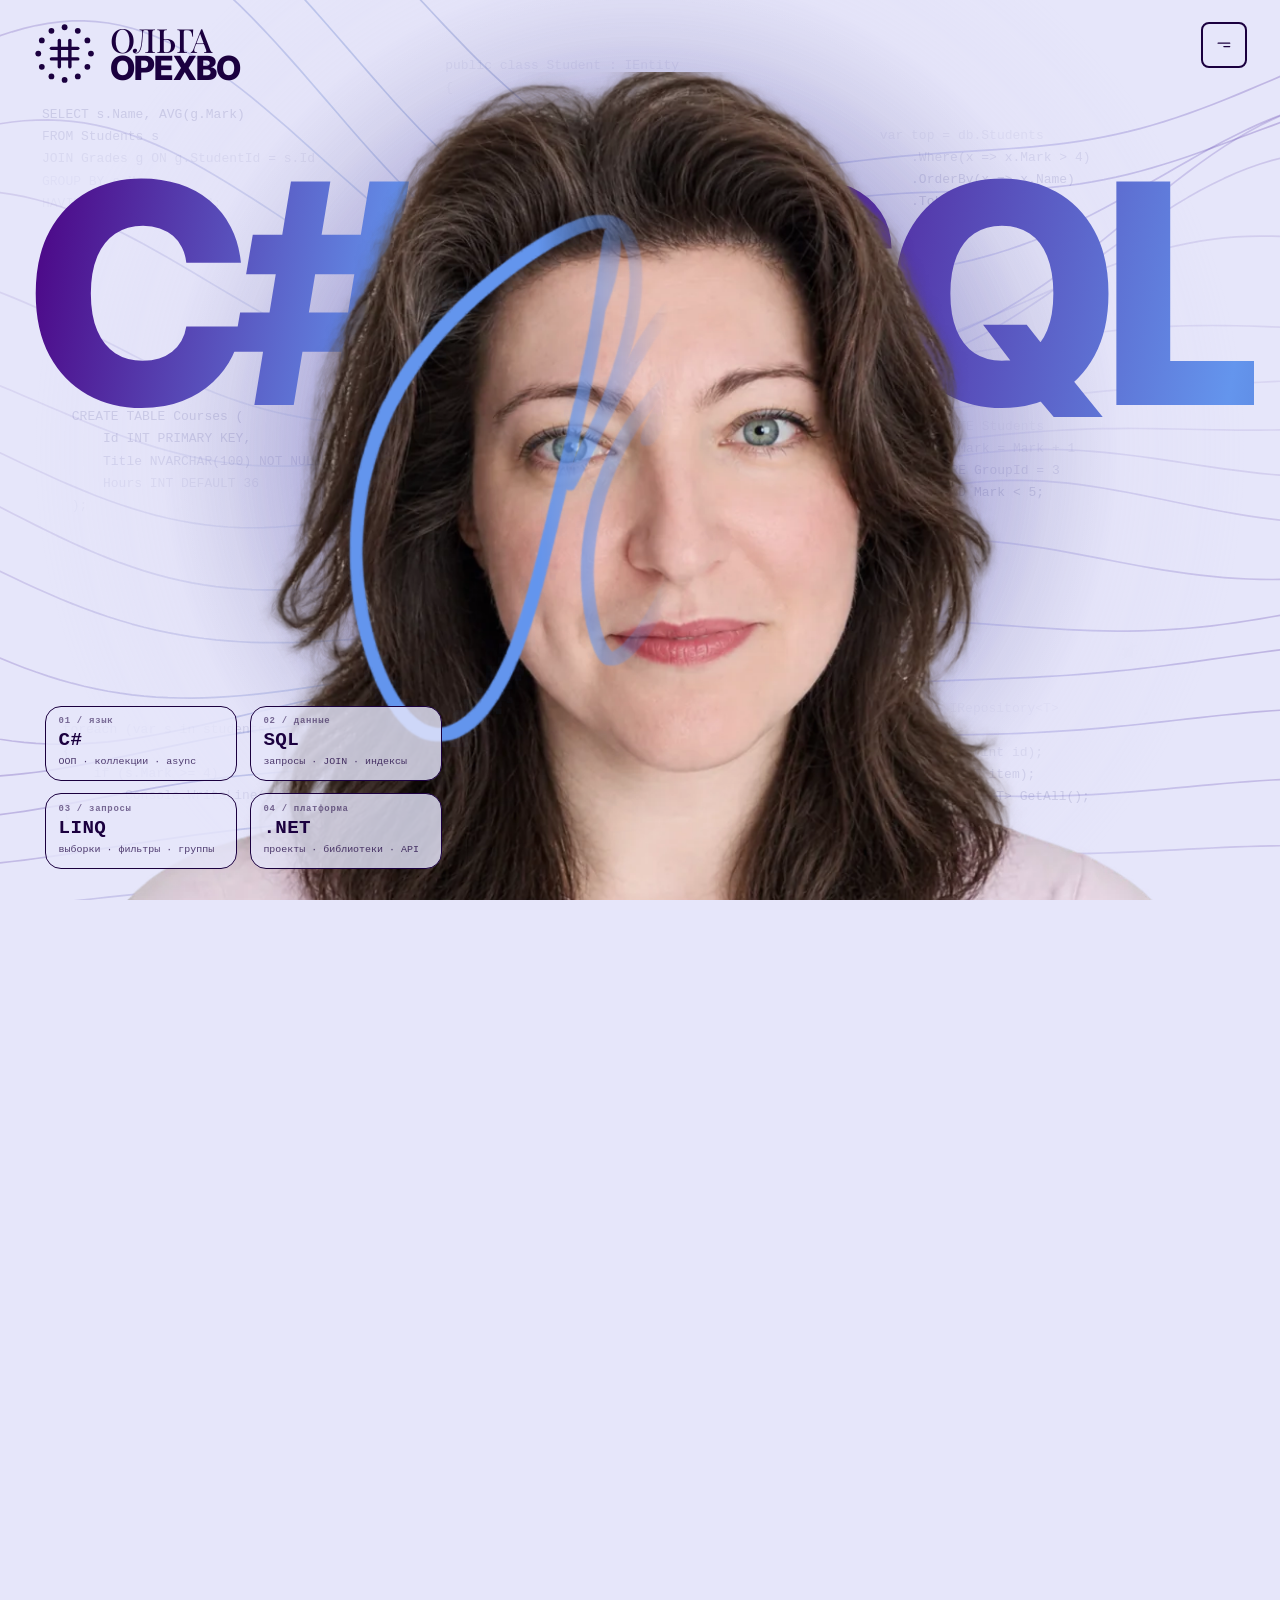
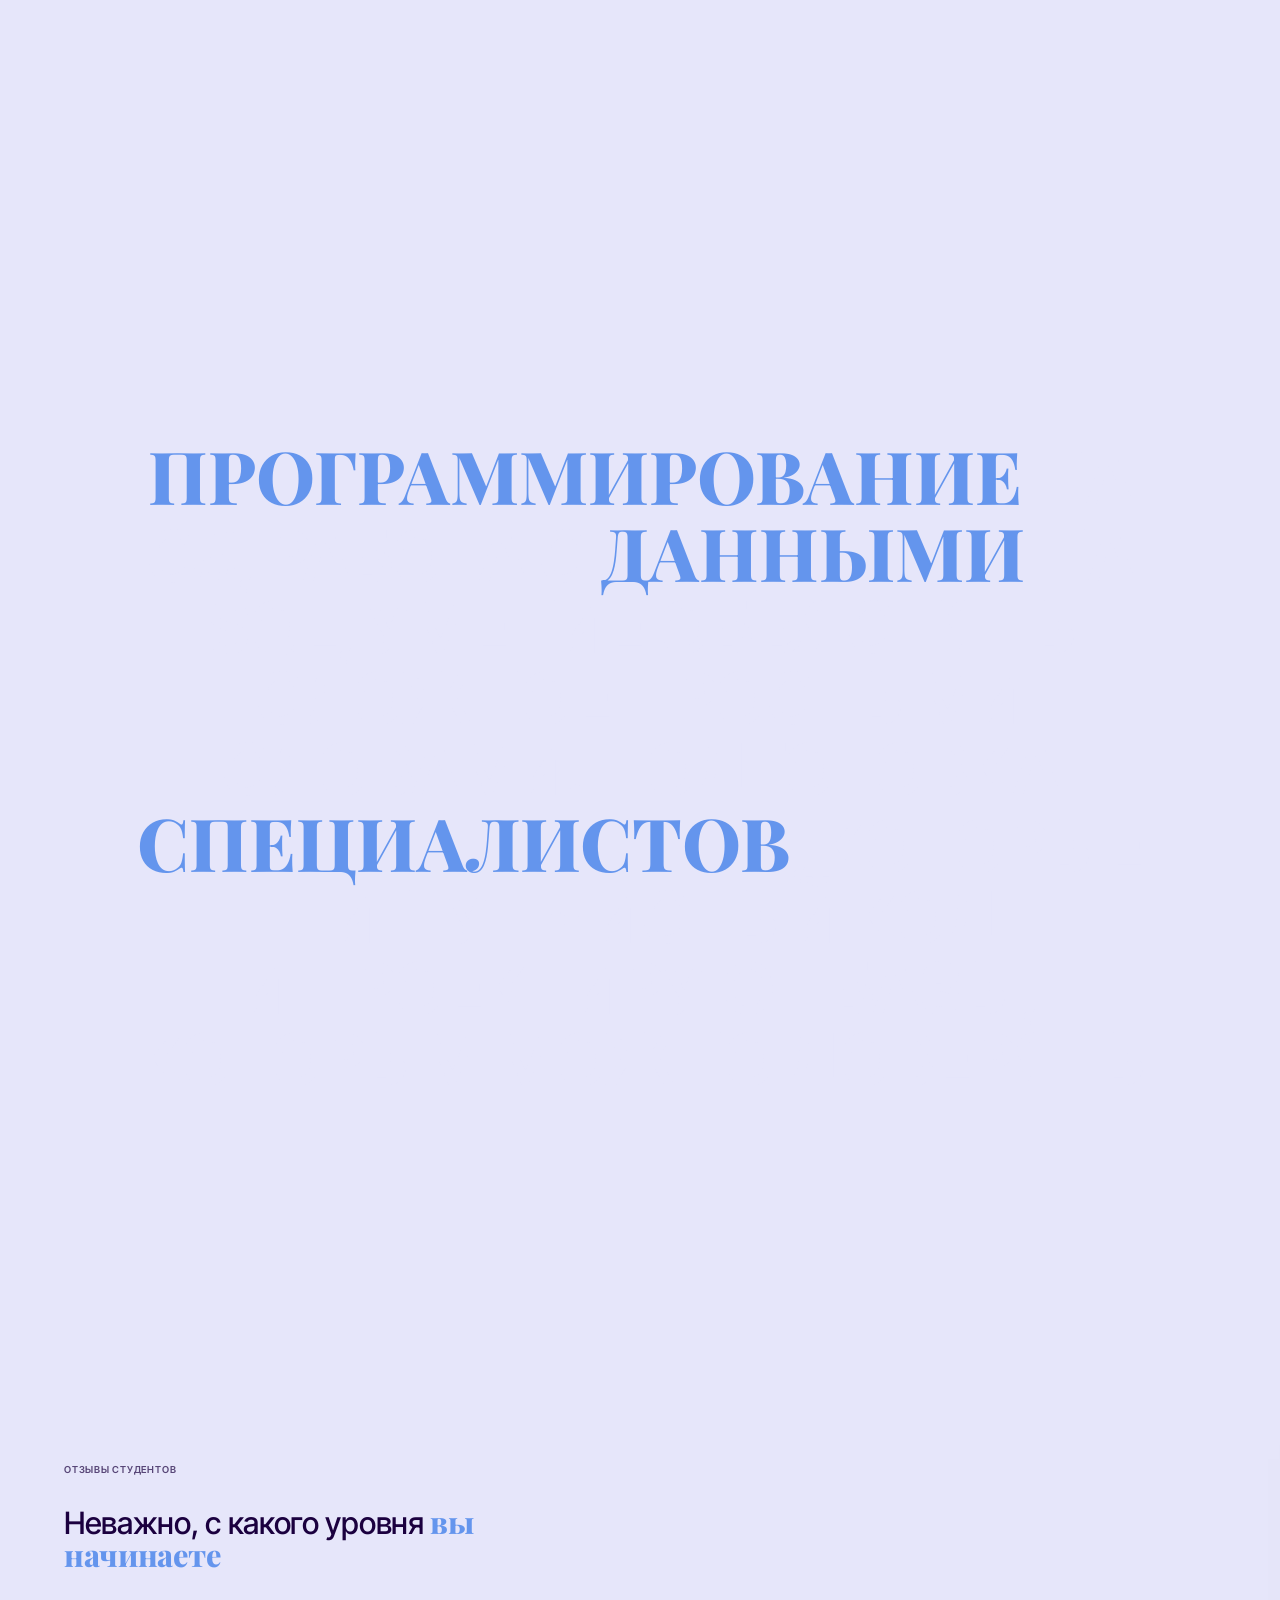
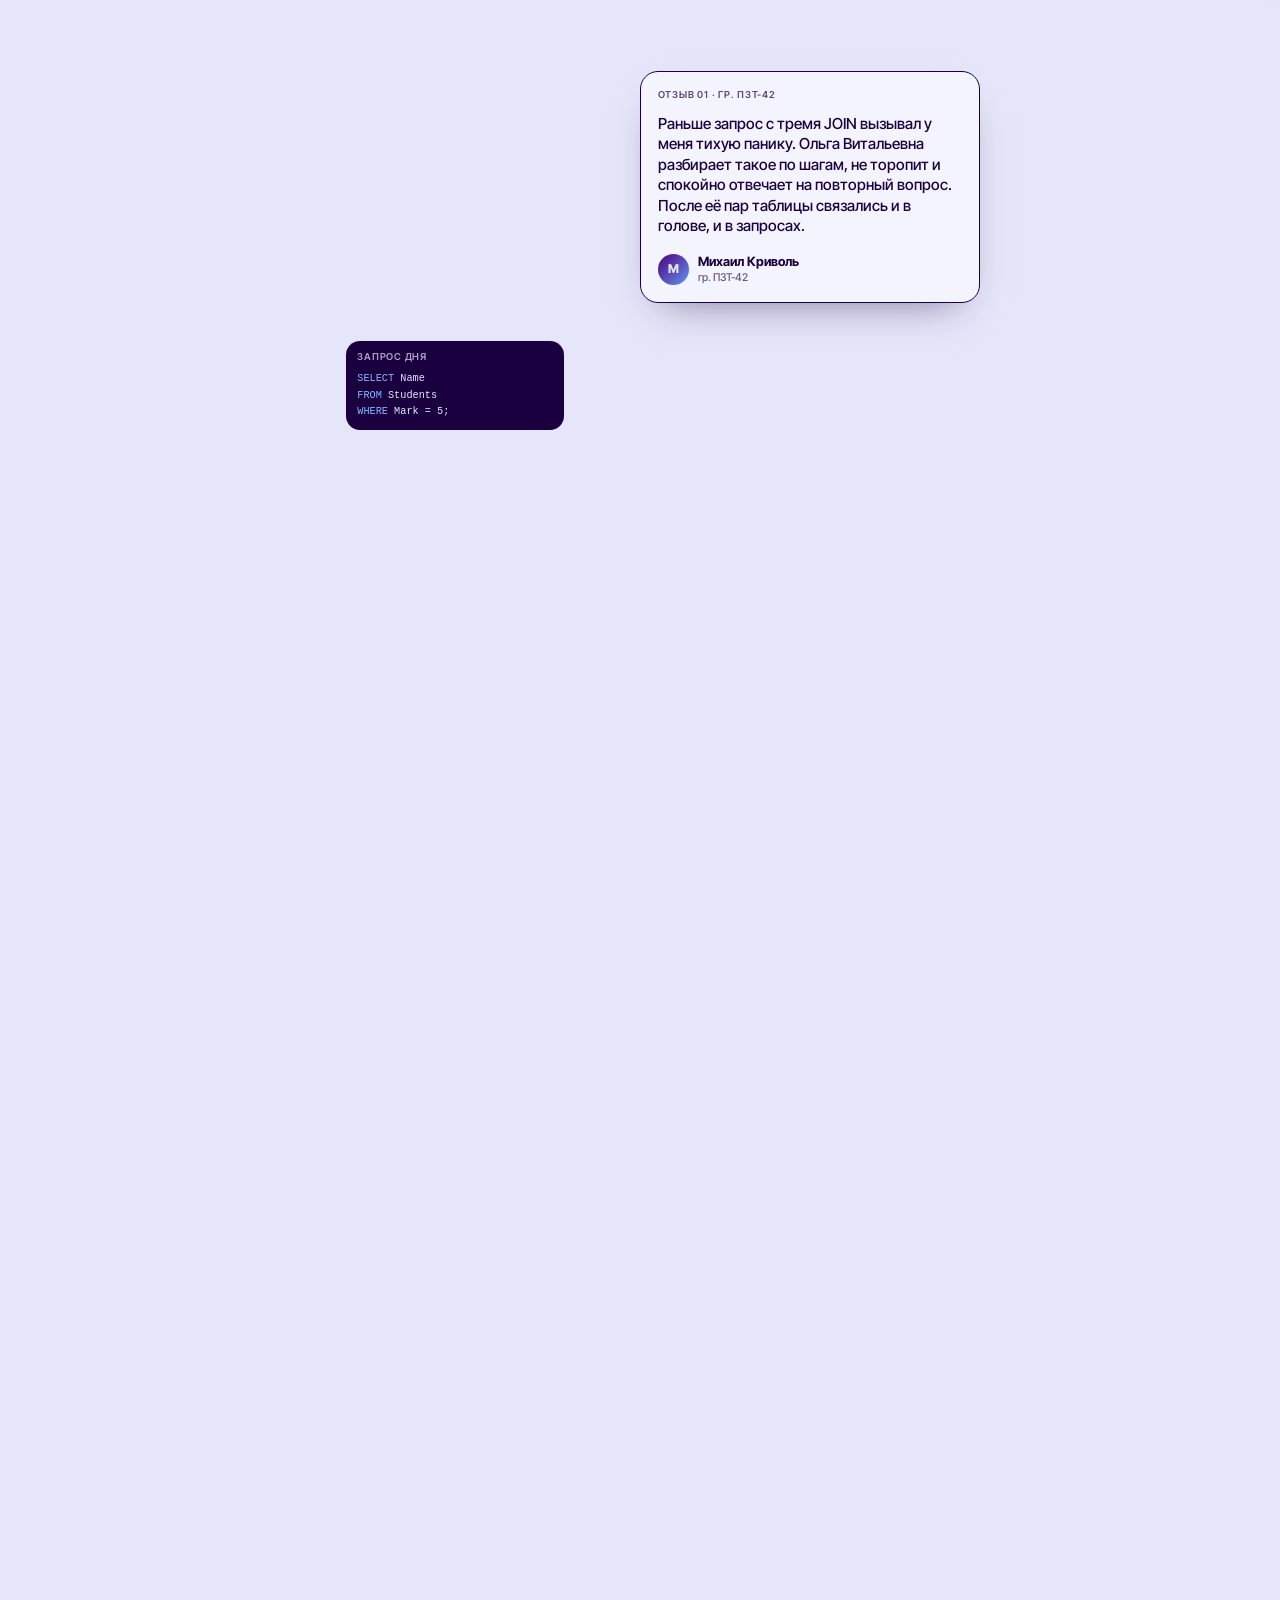
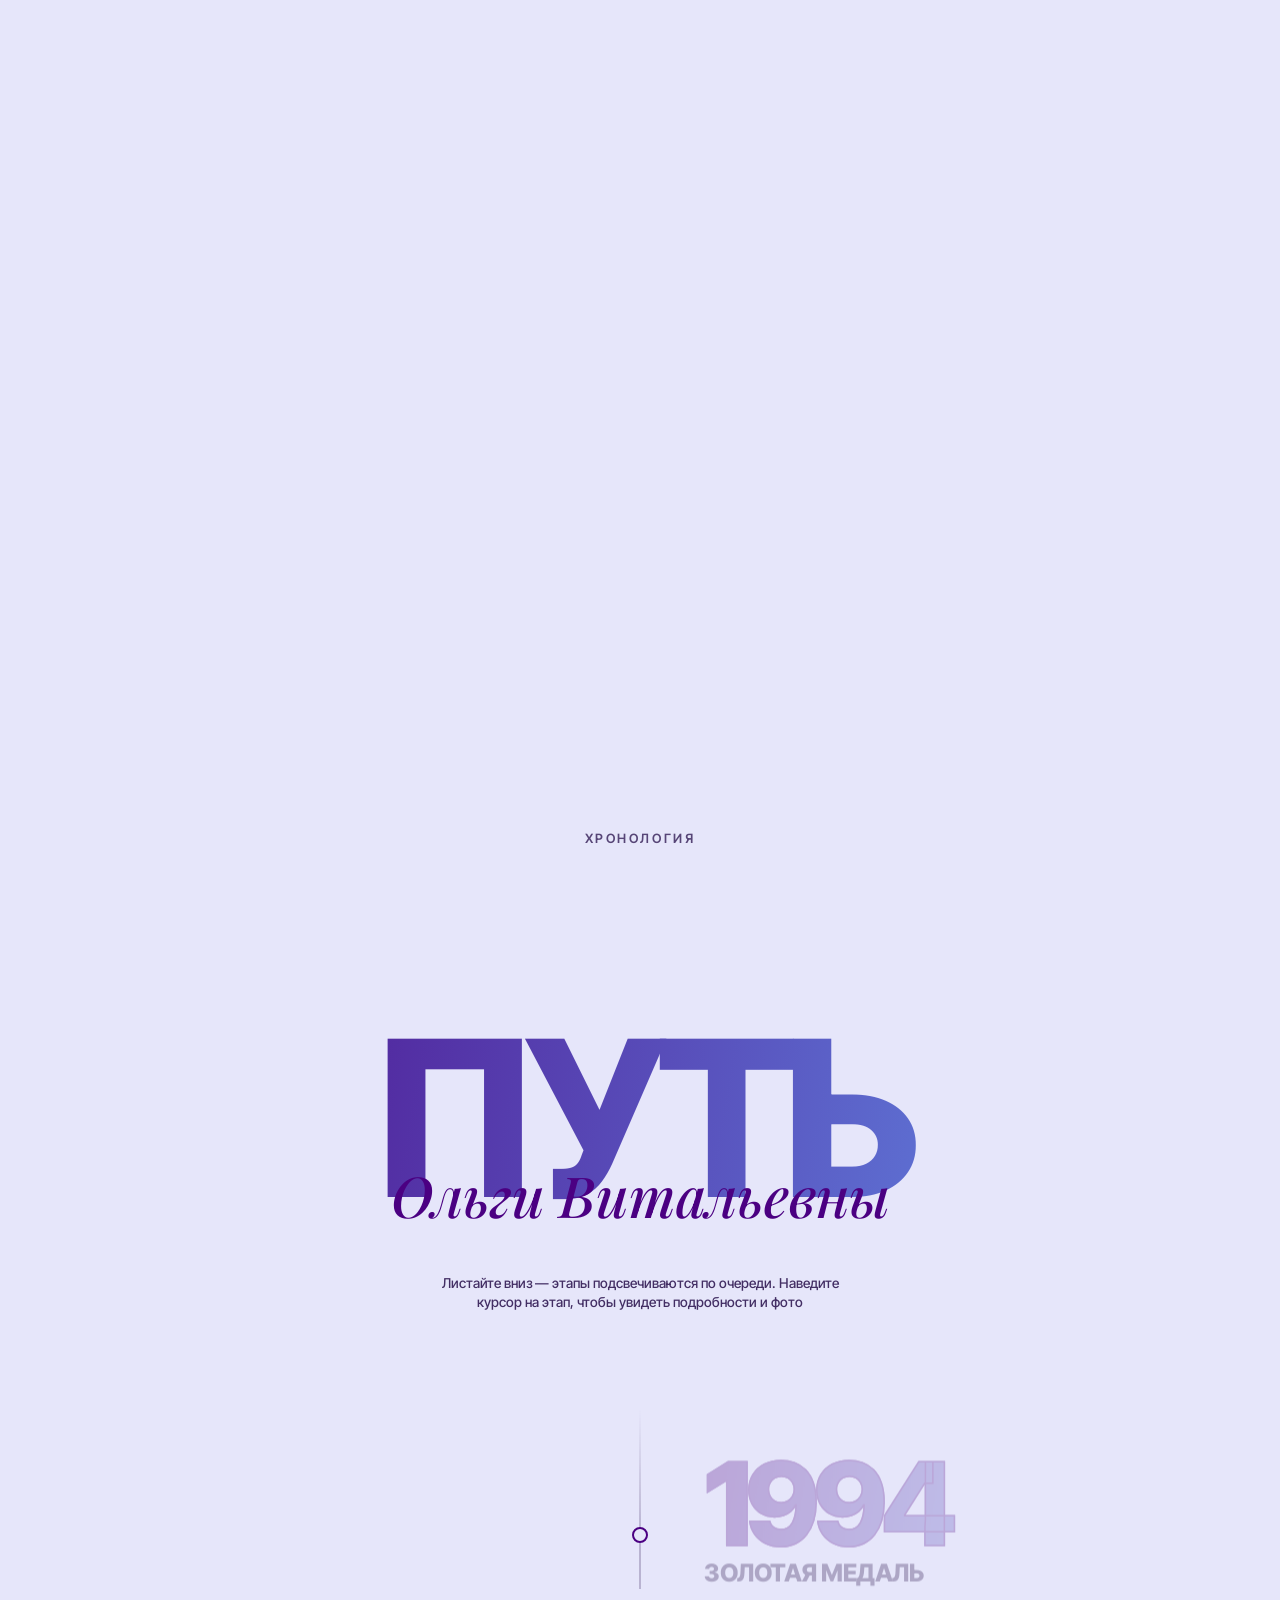
==== commit 9069718f: "Update index.html" ====
--- a/index.html
+++ b/index.html
@@ -134,7 +134,7 @@
       <i class="tldot"></i>
     </article>
     <article class="tli l" style="--k:6;--c1:#4B0082;--c2:#6495ED" tabindex="0">
-      <div class="tlb"><span class="tly">2013</span><h3>Эксперт по аккредитации</h3><p class="tls">Департамент контроля качества образования</p><div class="tld"><p>Принимает участие в работе Департамента контроля качества образования по аккредитации ЧУО «Колледж бизнеса и права». К этому времени — преподаватель высшей категории.</p></div></div>
+      <div class="tlb"><span class="tly">2013</span><h3>Эксперт по аккредитации</h3><p class="tls">Департамент контроля качества образования</p><div class="tld"><p>Принимает участие в работе Департамента контроля качества образования по аккредитации ЧУО «Колледж бизнеса и права».</p></div></div>
       <figure class="tlimg"><b>2013</b><em>Контроль качества</em></figure>
       <i class="tldot"></i>
     </article>
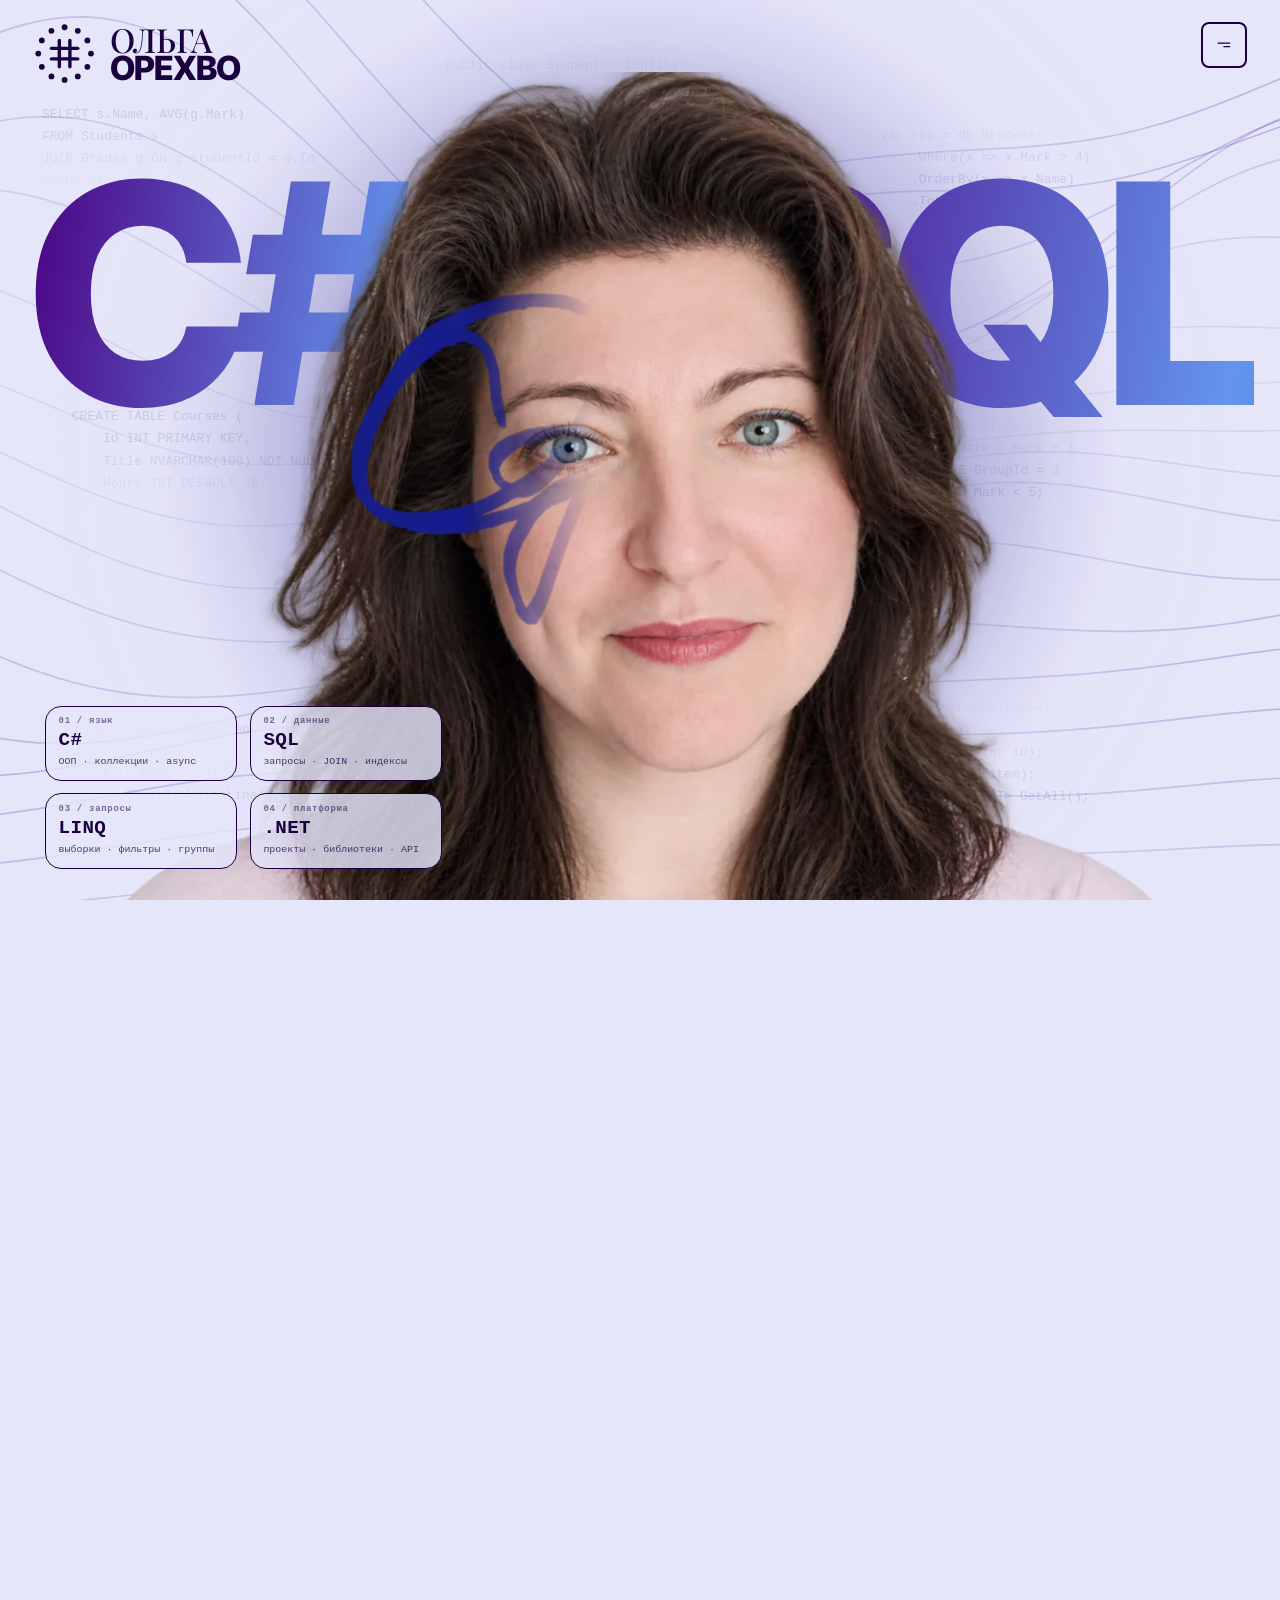
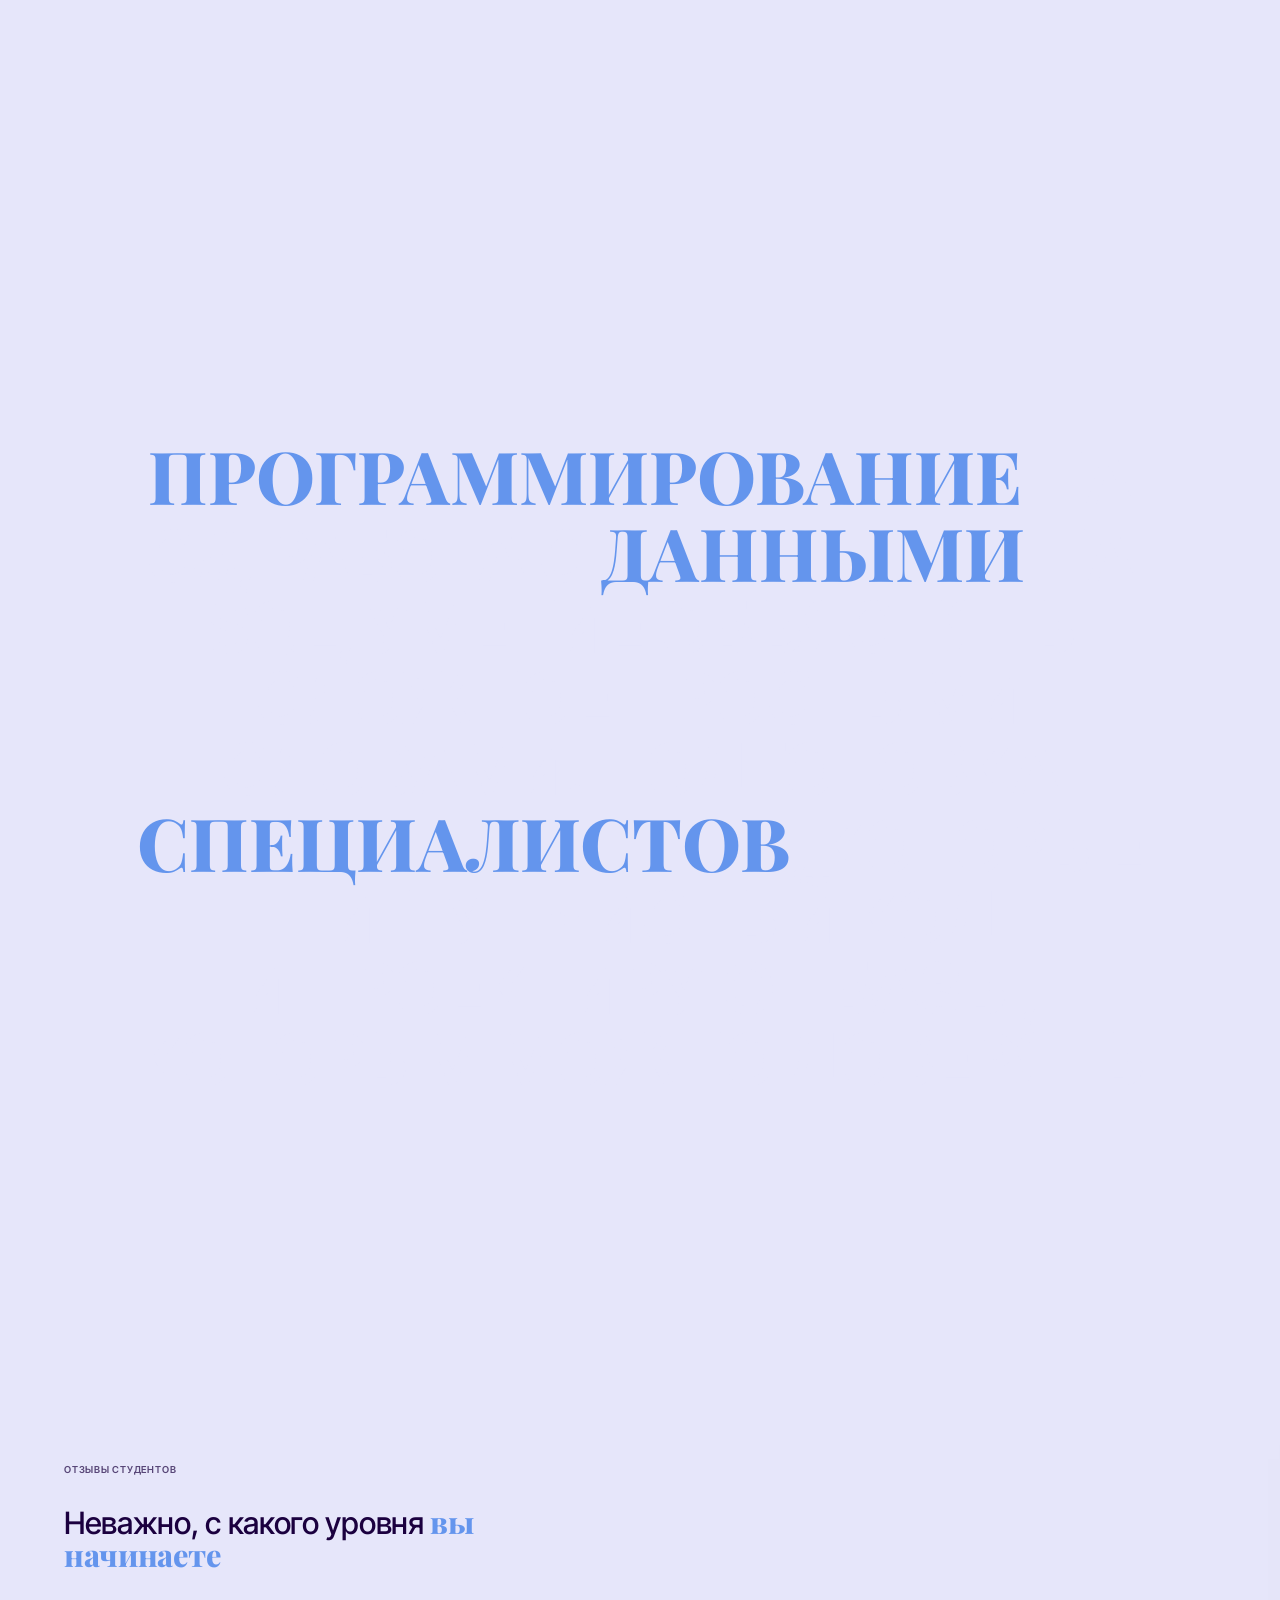
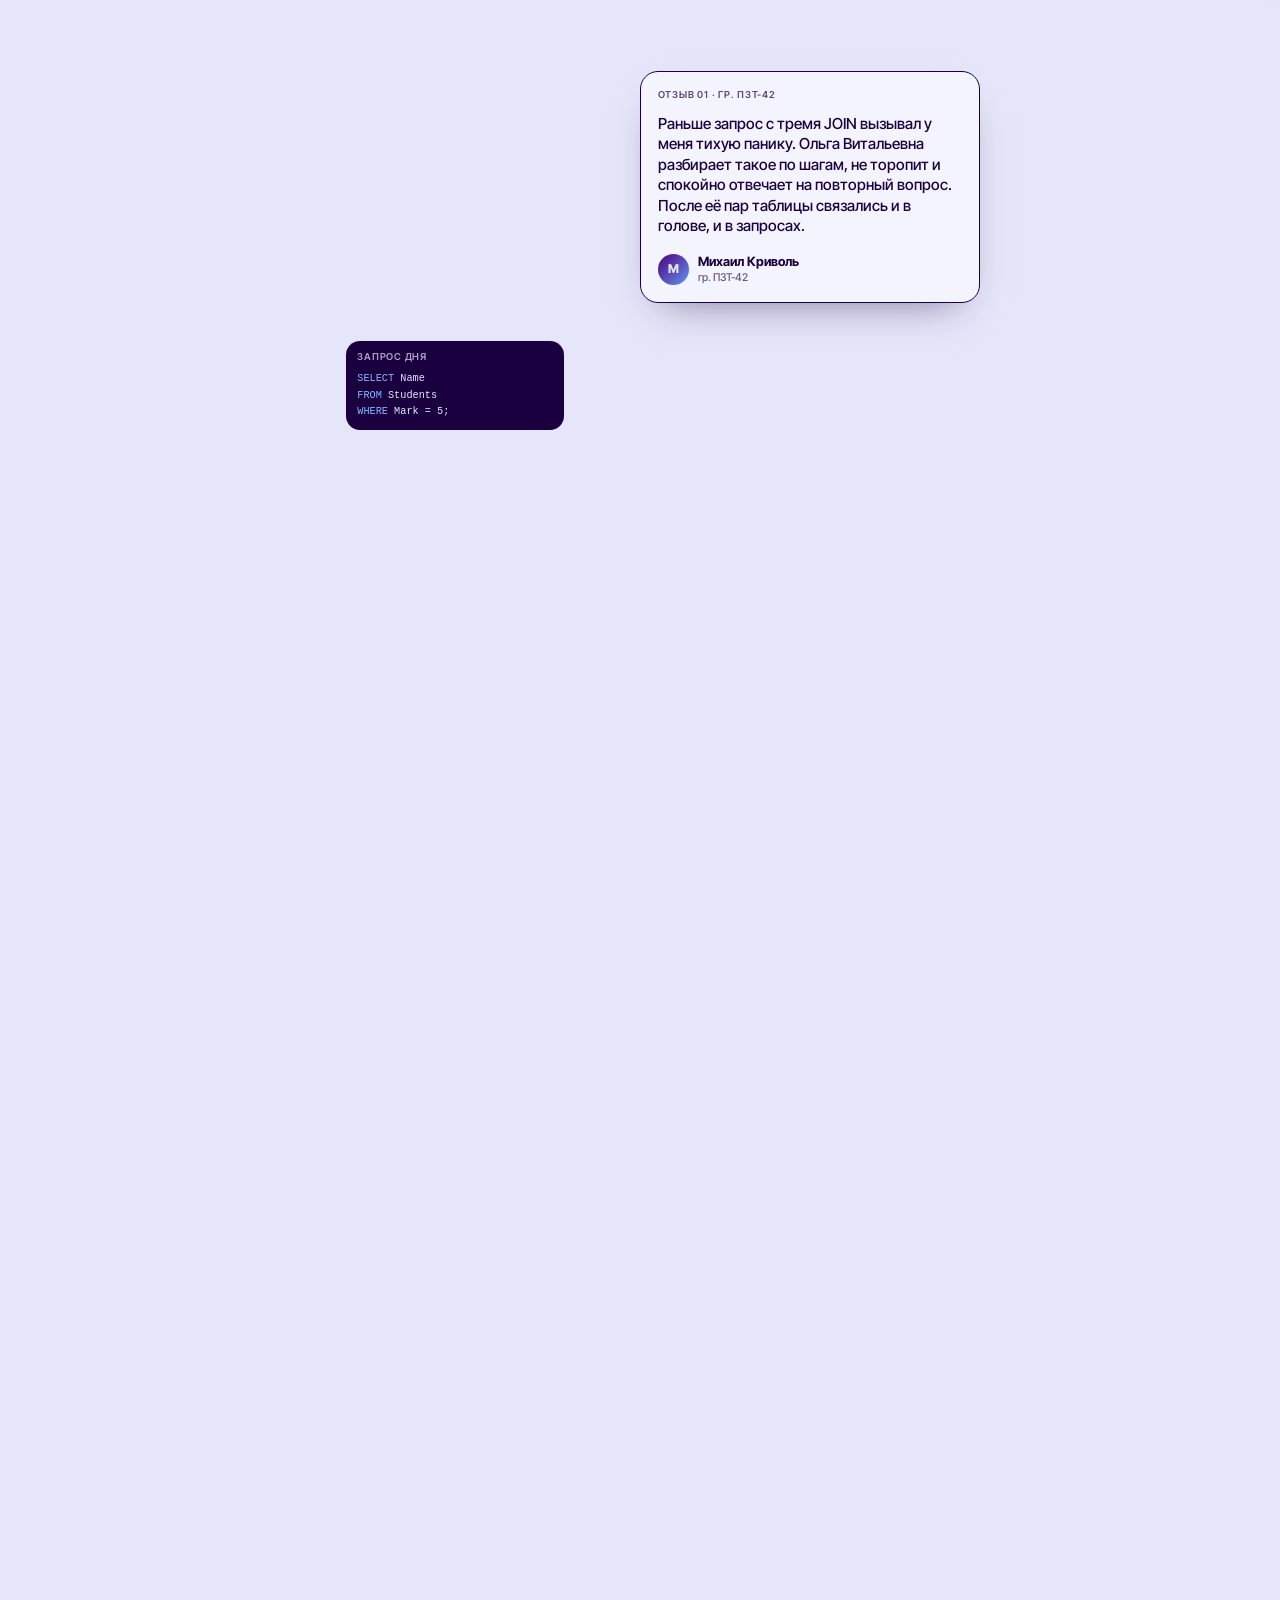
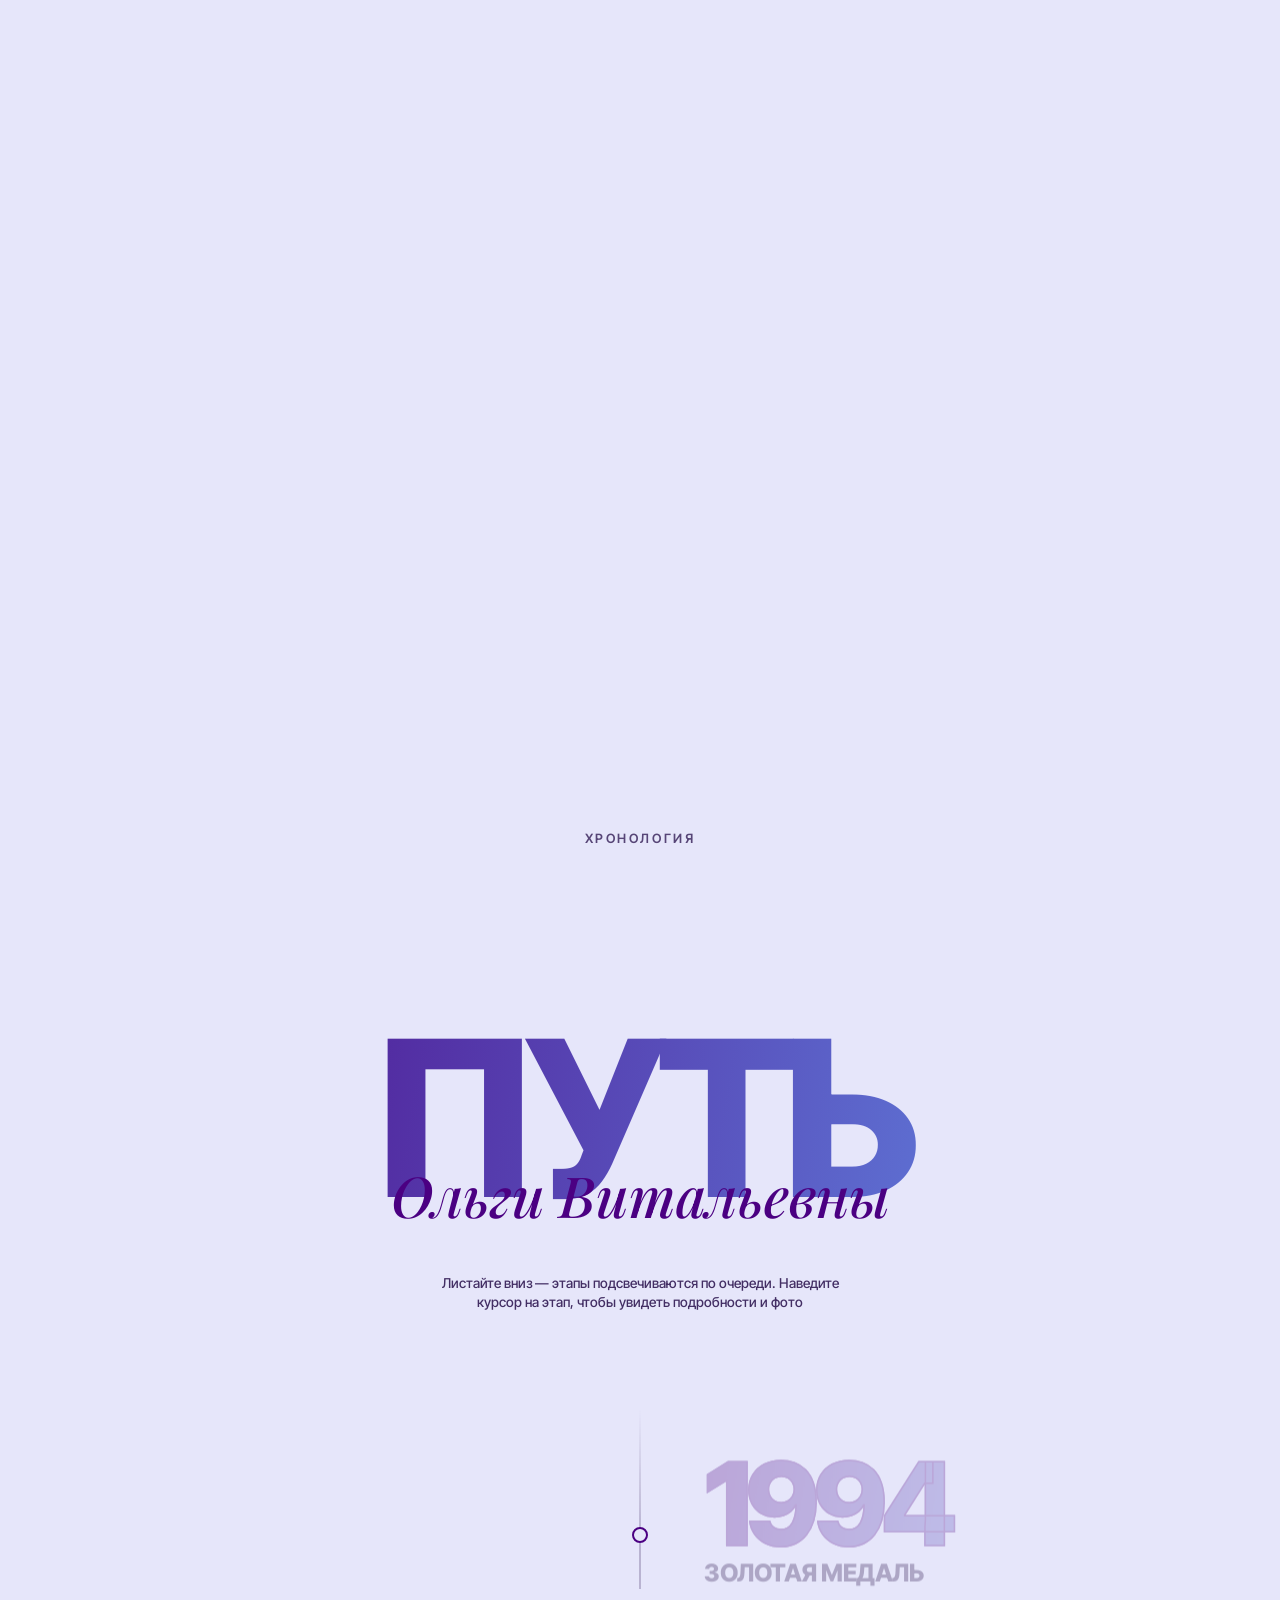
==== commit d6c7939f: "добавление дипломов" ====
--- a/index.html
+++ b/index.html
@@ -164,22 +164,22 @@
       <i class="tldot"></i>
     </article>
     <article class="tli l" style="--k:12;--c1:#191970;--c2:#8FB4FF" tabindex="0">
-      <div class="tlb"><span class="tly">2023</span><h3>Эксперт и наставник</h3><p class="tls">Profskills Belarus и «ИТ-Планета 2023»</p><div class="tld"><p>2023: сертификат эксперта V Республиканского конкурса Profskills Belarus – 2023 по компетенции «Программные решения для бизнеса» (Минск). Март 2023: К. Канабай выполнил задание компании SimbirSoft на 92 % в первом этапе Международной олимпиады «ИТ-Планета 2023», а в апреле — на 96 % во втором.</p></div></div>
+      <div class="tlb"><span class="tly">2023</span><h3>Эксперт и наставник</h3><p class="tls">Profskills Belarus, «ИТ-Планета 2023», аккредитация</p><div class="tld"><p>2023: сертификат эксперта V Республиканского конкурса Profskills Belarus – 2023 по компетенции «Программные решения для бизнеса» (Минск). Февраль 2023: ученики А. Феклин, Н. Фурман и Е. Якусик — участники олимпиады по экономическим и IT-дисциплинам (ГрГУ имени Янки Купалы). В 2023 году — эксперт по аккредитации в колледже технологий и дизайна. Март 2023: К. Канабай выполнил задание компании SimbirSoft на 92 % в первом этапе Международной олимпиады «ИТ-Планета 2023», а в апреле — на 96 % во втором.</p></div></div>
       <figure class="tlimg"><img decoding="async" class="ph" src="images/profskills2023-uchastnik.jpg" alt="Работа с участником конкурса, 2023" loading="lazy" style="object-position:50% 30%"></figure>
       <i class="tldot"></i>
     </article>
     <article class="tli r" style="--k:13;--c1:#4B0082;--c2:#6495ED" tabindex="0">
-      <div class="tlb"><span class="tly">2024</span><h3>Наставничество</h3><p class="tls">«ИТ-Планета»</p><div class="tld"><p>Благодарственная грамота АНО ЦРИТ «ИТ-Планета» (Москва) за значимый вклад в развитие личных и профессиональных навыков у обучающихся и многолетнее наставничество.</p></div></div>
+      <div class="tlb"><span class="tly">2024</span><h3>Наставничество</h3><p class="tls">«ИТ-Планета» и «Профессионалы»</p><div class="tld"><p>Благодарственная грамота АНО ЦРИТ «ИТ-Планета» (Москва) за значимый вклад в развитие личных и профессиональных навыков у обучающихся и многолетнее наставничество. Сертификат эксперта-наставника регионального этапа Чемпионата «Профессионалы» (Новосибирская область, 2024) по компетенции «Программные решения для бизнеса»; ученик В. Сырель — сертификат участника этого этапа.</p></div></div>
       <figure class="tlimg"><img decoding="async" class="doc" src="images/gramota-itplaneta-2024.jpg" alt="Благодарственная грамота «ИТ-Планета» · 2024" loading="lazy"></figure>
       <i class="tldot"></i>
     </article>
     <article class="tli l" style="--k:14;--c1:#4B0082;--c2:#6495ED" tabindex="0">
-      <div class="tlb"><span class="tly">2025</span><h3>IT-Плеханов Cup</h3><p class="tls">Победа ученика</p><div class="tld"><p>Апрель 2025: А. Стельмашук — 1 место в IV финале марафона IT-Плеханов Cup, наставнику — благодарность. Февраль 2025: К. Лапутько и В. Микуцевич — дипломы областного этапа VI Республиканского конкурса.</p></div></div>
+      <div class="tlb"><span class="tly">2025</span><h3>IT-Плеханов Cup</h3><p class="tls">Победа ученика</p><div class="tld"><p>Апрель 2025: А. Стельмашук — 1 место в IV финале марафона IT-Плеханов Cup, наставнику — благодарность. Участники финала — А. Стельмашук и А. Петько (гр. ПЗТ-40), в отборочном этапе — ещё и Е. Гейдель. Февраль 2025: К. Лапутько и В. Микуцевич — дипломы областного этапа VI Республиканского конкурса.</p></div></div>
       <figure class="tlimg"><img decoding="async" class="ph" src="images/rea-students.jpg" alt="У РЭУ имени Плеханова" loading="lazy"></figure>
       <i class="tldot"></i>
     </article>
     <article class="tli r" style="--k:15;--c1:#191970;--c2:#6495ED" tabindex="0">
-      <div class="tlb"><span class="tly">2026</span><h3>Сегодня</h3><p class="tls">Гродненский государственный политехнический колледж</p><div class="tld"><p>Преподаватель высшей категории: программирование, базы данных, компьютерные сети. Готовит учащихся к Profskills и олимпиадам и по-прежнему учится сама.</p></div></div>
+      <div class="tlb"><span class="tly">2026</span><h3>Сегодня</h3><p class="tls">Гродненский государственный политехнический колледж</p><div class="tld"><p>Преподаватель высшей категории: программирование, базы данных, компьютерные сети. Готовит учащихся к Profskills и олимпиадам и по-прежнему учится сама. Февраль 2026: X олимпиада по экономическим и IT-дисциплинам (ГрГУ имени Янки Купалы) — А. Кот (1 место), Д. Крагель (2 место), В. Уланович (3 место), команда — 3 место в Гранд Финале; Ольге Витальевне вручена благодарность за подготовку участников.</p></div></div>
       <figure class="tlimg"><img decoding="async" id="tlph" alt="Орехво Ольга Витальевна"></figure>
       <i class="tldot"></i>
     </article>
@@ -199,7 +199,7 @@
     <div class="st"><b data-years="1999">27</b><span>лет в одном колледже<br>(с июля 1999)</span></div>
     <div class="st"><b>2</b><span>высших образования</span></div>
     <div class="st"><b>5</b><span>курсов и тренингов<br>2003 · 2006 · 2011 · 2024 · 2025</span></div>
-    <div class="st"><b>17</b><span>учеников-призёров<br>в этих документах</span></div>
+    <div class="st"><b>26</b><span>учеников-призёров<br>и участников в этих документах</span></div>
   </div>
 </section>
 <section id="pupils" aria-label="Ученики-призёры">
@@ -238,9 +238,19 @@
 <li data-cat="cert" data-img="images/sertifikat-savanets-dataart-1-2021.jpg" tabindex="0"><span class="y">2021</span><span class="n">Т. Саванец</span><span class="w">«ИТ-Планета 2020/21» · «DataArt IT Contest» · первый отборочный этап</span><span class="bdg" data-p="part" data-b="0">Сертификат</span></li>
 <li data-cat="cert" data-img="images/sertifikat-chekanov-dataart-1-2021.jpg" tabindex="0"><span class="y">2021</span><span class="n">В. Чеканов</span><span class="w">«ИТ-Планета 2020/21» · «DataArt IT Contest» · первый отборочный этап</span><span class="bdg" data-p="part" data-b="0">Сертификат</span></li>
 <li data-cat="cert" data-img="images/sertifikat-kanabay-itplaneta-2023.jpg images/sertifikat-kanabay-itplaneta-2023-etap2.jpg" tabindex="0"><span class="y">2023</span><span class="n">К. Канабай</span><span class="w">«ИТ-Планета 2023» · конкурс SimbirSoft · первый и второй этапы: 92 % и 96 %</span><span class="bdg" data-p="part" data-b="0">Сертификаты</span></li>
-<li data-cat="1" data-img="images/diplom-stelmashuk-2025.jpg" tabindex="0"><span class="y">2025</span><span class="n">А. Стельмашук</span><span class="w">IV финал марафона IT-Плеханов Cup 2025</span><span class="bdg" data-p="gold" data-b="1">1 место</span></li>
+<li data-cat="part" data-img="images/sertifikat-feklin-2023.jpg" tabindex="0"><span class="y">2023</span><span class="n">А. Феклин</span><span class="w">Олимпиада по экономическим и IT-дисциплинам среди учащихся учреждений среднего специального образования · ГрГУ имени Янки Купалы · 24 февраля</span><span class="bdg" data-p="part" data-b="0">Сертификат участника</span></li>
+<li data-cat="part" data-img="images/sertifikat-furman-2023.jpg" tabindex="0"><span class="y">2023</span><span class="n">Н. Фурман</span><span class="w">Олимпиада по экономическим и IT-дисциплинам среди учащихся учреждений среднего специального образования · ГрГУ имени Янки Купалы · 24 февраля</span><span class="bdg" data-p="part" data-b="0">Сертификат участника</span></li>
+<li data-cat="part" data-img="images/sertifikat-yakusik-2023.jpg" tabindex="0"><span class="y">2023</span><span class="n">Е. Якусик</span><span class="w">Олимпиада по экономическим и IT-дисциплинам среди учащихся учреждений среднего специального образования · ГрГУ имени Янки Купалы · 24 февраля</span><span class="bdg" data-p="part" data-b="0">Сертификат участника</span></li>
+<li data-cat="part" data-img="images/sertifikat-syrel-2024.jpg" tabindex="0"><span class="y">2024</span><span class="n">В. Сырель</span><span class="w">Региональный этап Чемпионата «Профессионалы» · Новосибирская область · «Программные решения для бизнеса»</span><span class="bdg" data-p="part" data-b="0">Сертификат участника</span></li>
+<li data-cat="1" data-img="images/diplom-stelmashuk-2025.jpg images/sertifikat-stelmashuk-2025.jpg images/svidetelstvo-stelmashuk-2025.jpg" tabindex="0"><span class="y">2025</span><span class="n">А. Стельмашук</span><span class="w">IV финал марафона IT-Плеханов Cup 2025 · гр. ПЗТ-40</span><span class="bdg" data-p="gold" data-b="1">1 место</span></li>
 <li data-cat="1" data-img="images/diplom-laputko-2025.jpg" tabindex="0"><span class="y">2025</span><span class="n">К. Лапутько</span><span class="w">Областной этап VI Республиканского конкурса «Программные решения для бизнеса»</span><span class="bdg" data-p="gold" data-b="0">Диплом I ст.</span></li>
 <li data-cat="2" data-img="images/diplom-mikucevich-2025.jpg" tabindex="0"><span class="y">2025</span><span class="n">В. Микуцевич</span><span class="w">Областной этап VI Республиканского конкурса «Программные решения для бизнеса»</span><span class="bdg" data-p="silver" data-b="0">Диплом II ст.</span></li>
+<li data-cat="part" data-img="images/sertifikat-petko-2025.jpg images/svidetelstvo-petko-2025.jpg" tabindex="0"><span class="y">2025</span><span class="n">А. Петько</span><span class="w">IV финал марафона IT-Плеханов Cup 2025 · гр. ПЗТ-40</span><span class="bdg" data-p="part" data-b="0">Сертификат</span></li>
+<li data-cat="part" data-img="images/svidetelstvo-geydel-2025.jpg" tabindex="0"><span class="y">2025</span><span class="n">Е. Гейдель</span><span class="w">Отборочный этап IV марафона IT-Плеханов Cup 2025 · 3 апреля</span><span class="bdg" data-p="part" data-b="0">Свидетельство</span></li>
+<li data-cat="1" data-img="images/diplom-kot-2026.jpg" tabindex="0"><span class="y">2026</span><span class="n">А. Кот</span><span class="w">X олимпиада по экономическим и IT-дисциплинам · ГрГУ имени Янки Купалы · «Информационные системы и технологии»</span><span class="bdg" data-p="gold" data-b="0">Диплом I ст.</span></li>
+<li data-cat="2" data-img="images/diplom-kragel-2026.jpg" tabindex="0"><span class="y">2026</span><span class="n">Д. Крагель</span><span class="w">X олимпиада по экономическим и IT-дисциплинам · ГрГУ имени Янки Купалы · «Информационные системы и технологии»</span><span class="bdg" data-p="silver" data-b="0">Диплом II ст.</span></li>
+<li data-cat="3" data-img="images/diplom-ulanovich-2026.jpg" tabindex="0"><span class="y">2026</span><span class="n">В. Уланович</span><span class="w">X олимпиада по экономическим и IT-дисциплинам · ГрГУ имени Янки Купалы · «Информационные системы и технологии»</span><span class="bdg" data-p="bronze" data-b="0">Диплом III ст.</span></li>
+<li data-cat="3" data-img="images/gramota-grand-final-2026.jpg" tabindex="0"><span class="y">2026</span><span class="n">Д. Крагель, А. Кот, В. Уланович</span><span class="w">Гранд Финал X олимпиады по экономическим и IT-дисциплинам · командная грамота</span><span class="bdg" data-p="bronze" data-b="1">3 место</span></li>
   </ol></div>
   <div class="ppv" id="ppv" aria-hidden="true"></div>
 </section>
@@ -250,17 +260,17 @@
 <figure class="gi l" tabindex="0" data-src="images/desk.jpg" data-c="На рабочем месте"><img decoding="async" src="images/desk.jpg" alt="На рабочем месте" loading="lazy"><figcaption>На рабочем месте</figcaption></figure>
 <figure class="gi p" tabindex="0" data-src="images/lesson.jpg" data-c="Практическая работа на уроке"><img decoding="async" src="images/lesson.jpg" alt="Практическая работа на уроке" loading="lazy"><figcaption>Практическая работа на уроке</figcaption></figure>
 <figure class="gi p" tabindex="0" data-src="images/exhibition.jpg" data-c="Выставка «Судьба страны в руках учителей»: презентация программных продуктов колледжа — мобильного приложения «Компьютерные сети» и игры «Спасатель будущего»"><img decoding="async" src="images/exhibition.jpg" alt="Выставка «Судьба страны в руках учителей»: презентация программных продуктов колледжа — мобильного приложения «Компьютерные сети» и игры «Спасатель будущего»" loading="lazy"><figcaption>Выставка «Судьба страны в руках учителей»</figcaption></figure>
-<figure class="gi l" tabindex="0" data-src="images/rea-students.jpg" data-c="С учениками у РЭУ имени Плеханова, Москва"><img decoding="async" src="images/rea-students.jpg" alt="С учениками у РЭУ имени Плеханова, Москва" loading="lazy"><figcaption>С учениками у РЭУ имени Плеханова, Москва</figcaption></figure>
+<figure class="gi l" tabindex="0" data-src="images/rea-students.jpg" data-c="С учениками у РЭУ имени Плеханова, Москва"><img decoding="async" src="images/rea-students.jpg" alt="С учениками у РЭУ имени Плеханова, Москва" loading="lazy"><figcaption>РЭУ имени Плеханова, 2025</figcaption></figure>
 <figure class="gi p" tabindex="0" data-src="images/profskills.jpg" data-c="Конкурс профессионального мастерства Profskills Belarus: сертификат эксперта"><img decoding="async" src="images/profskills.jpg" alt="Конкурс профессионального мастерства Profskills Belarus: сертификат эксперта" loading="lazy"><figcaption>Конкурс профессионального мастерства Profskills Belarus</figcaption></figure>
-<figure class="gi l" tabindex="0" data-src="images/ws2016-ploshchadka.jpg" data-c="WorldSkills Belarus – 2016, Минск: площадка компетенции «Программное обеспечение для бизнеса»"><img decoding="async" src="images/ws2016-ploshchadka.jpg" alt="WorldSkills Belarus – 2016, Минск: площадка компетенции «Программное обеспечение для бизнеса»" loading="lazy"><figcaption>WorldSkills Belarus – 2016</figcaption></figure>
-<figure class="gi l" tabindex="0" data-src="images/ws2016-stol-ekspertov.jpg" data-c="WorldSkills Belarus – 2016, Минск: за столом на площадке конкурса"><img decoding="async" src="images/ws2016-stol-ekspertov.jpg" alt="WorldSkills Belarus – 2016, Минск: за столом на площадке конкурса" loading="lazy"><figcaption>WorldSkills Belarus – 2016</figcaption></figure>
-<figure class="gi l" tabindex="0" data-src="images/ws2016-torzhestvo.jpg" data-c="WorldSkills Belarus – 2016, Минск: торжественная встреча участников и экспертов"><img decoding="async" src="images/ws2016-torzhestvo.jpg" alt="WorldSkills Belarus – 2016, Минск: торжественная встреча участников и экспертов" loading="lazy"><figcaption>Торжественная часть, 2016</figcaption></figure>
-<figure class="gi l" tabindex="0" data-src="images/ws2018-gruppa-bolshoi-palets.jpg" data-c="WorldSkills Belarus 2018, Минск: эксперты и участники компетенции «Программные решения для бизнеса»"><img decoding="async" src="images/ws2018-gruppa-bolshoi-palets.jpg" alt="WorldSkills Belarus 2018, Минск: эксперты и участники компетенции «Программные решения для бизнеса»" loading="lazy"><figcaption>WorldSkills Belarus 2018</figcaption></figure>
+<figure class="gi l" tabindex="0" data-src="images/ws2016-ploshchadka.jpg" data-c="WorldSkills Belarus – 2016, Гродно: площадка компетенции «Программное обеспечение для бизнеса»"><img decoding="async" src="images/ws2016-ploshchadka.jpg" alt="WorldSkills Belarus – 2016, Гродно: площадка компетенции «Программное обеспечение для бизнеса»" loading="lazy"><figcaption>WorldSkills Belarus, 2016</figcaption></figure>
+<figure class="gi l" tabindex="0" data-src="images/ws2016-stol-ekspertov.jpg" data-c="WorldSkills Belarus – 2016, Гродно: за столом на площадке конкурса"><img decoding="async" src="images/ws2016-stol-ekspertov.jpg" alt="WorldSkills Belarus – 2016, Гродно: за столом на площадке конкурса" loading="lazy"><figcaption>WorldSkills Belarus, 2016</figcaption></figure>
+<figure class="gi l" tabindex="0" data-src="images/ws2016-torzhestvo.jpg" data-c="WorldSkills Belarus – 2016, Гродно: торжественная часть, чествование призёров (03.10.2017)"><img decoding="async" src="images/ws2016-torzhestvo.jpg" alt="WorldSkills Belarus – 2016, Гродно: торжественная часть, чествование призёров (03.10.2017)" loading="lazy"><figcaption>Чествование призёров</figcaption></figure>
+<figure class="gi l" tabindex="0" data-src="images/ws2018-gruppa-bolshoi-palets.jpg" data-c="WorldSkills Belarus 2018, Минск: эксперты и участники компетенции «Программные решения для бизнеса»"><img decoding="async" src="images/ws2018-gruppa-bolshoi-palets.jpg" alt="WorldSkills Belarus 2018, Минск: эксперты и участники компетенции «Программные решения для бизнеса»" loading="lazy"><figcaption>WorldSkills Belarus, 2018</figcaption></figure>
 <figure class="gi l" tabindex="0" data-src="images/ws2018-kukhta-diplom.jpg" data-c="WorldSkills Belarus 2018: вручение диплома участника Р. Кухте (Гродненский государственный политехнический колледж)"><img decoding="async" src="images/ws2018-kukhta-diplom.jpg" alt="WorldSkills Belarus 2018: вручение диплома участника Р. Кухте (Гродненский государственный политехнический колледж)" loading="lazy"><figcaption>Диплом участника, 2018</figcaption></figure>
 <figure class="gi p" tabindex="0" data-src="images/ekspert-2019-12.jpg" data-c="Эксперт конкурса по компетенции «Программные решения для бизнеса», декабрь 2019"><img decoding="async" src="images/ekspert-2019-12.jpg" alt="Эксперт конкурса по компетенции «Программные решения для бизнеса», декабрь 2019" loading="lazy"><figcaption>Эксперт конкурса, 2019</figcaption></figure>
-<figure class="gi l" tabindex="0" data-src="images/ws2020-oblast-diplomy.jpg" data-c="Областной этап WorldSkills Belarus, 2020: ученики с дипломами III степени и участника"><img decoding="async" src="images/ws2020-oblast-diplomy.jpg" alt="Областной этап WorldSkills Belarus, 2020: ученики с дипломами III степени и участника" loading="lazy"><figcaption>Областной этап, 2020</figcaption></figure>
+<figure class="gi l" tabindex="0" data-src="images/ws2020-oblast-diplomy.jpg" data-c="Областной этап WorldSkills Belarus, 2020: ученики с дипломами III степени и участника"><img decoding="async" src="images/ws2020-oblast-diplomy.jpg" alt="Областной этап WorldSkills Belarus, 2020: ученики с дипломами III степени и участника" loading="lazy"><figcaption>WorldSkills Belarus, 2020</figcaption></figure>
 <figure class="gi l" tabindex="0" data-src="images/dubko-cheberachko.jpg" data-c="Д. Чеберачко с дипломом лауреата областной премии имени Александра Иосифовича Дубко"><img decoding="async" src="images/dubko-cheberachko.jpg" alt="Д. Чеберачко с дипломом лауреата областной премии имени Александра Иосифовича Дубко" loading="lazy"><figcaption>Премия имени А. И. Дубко</figcaption></figure>
-<figure class="gi l" tabindex="0" data-src="images/profskills2023-uchastnik.jpg" data-c="Работа с участником на конкурсе профессионального мастерства, 2023"><img decoding="async" src="images/profskills2023-uchastnik.jpg" alt="Работа с участником на конкурсе профессионального мастерства, 2023" loading="lazy"><figcaption>Конкурс, 2023</figcaption></figure>
+<figure class="gi l" tabindex="0" data-src="images/profskills2023-uchastnik.jpg" data-c="Profskills Belarus 2023: работа с участником конкурса (участник в красной футболке)"><img decoding="async" src="images/profskills2023-uchastnik.jpg" alt="Profskills Belarus 2023: работа с участником конкурса (участник в красной футболке)" loading="lazy"><figcaption>Profskills Belarus, 2023</figcaption></figure>
 <figure class="gi l" tabindex="0" data-src="images/profskills2025-ekspertnaya-gruppa.jpg" data-c="VI Республиканский конкурс профессионального мастерства — Открытый чемпионат стран-партнёров ЕАЭС+ (Минск, 23–26 мая 2025): эксперты следят за выполнением задания"><img decoding="async" src="images/profskills2025-ekspertnaya-gruppa.jpg" alt="VI Республиканский конкурс профессионального мастерства — Открытый чемпионат стран-партнёров ЕАЭС+ (Минск, 23–26 мая 2025): эксперты следят за выполнением задания" loading="lazy"><figcaption>Profskills Belarus, 2025</figcaption></figure>
 <figure class="gi l" tabindex="0" data-src="images/profskills2025-uchastnitsa.jpg" data-c="Profskills Belarus 2025, Минск: участница конкурса и эксперты по компетенции «Программные решения для бизнеса»"><img decoding="async" src="images/profskills2025-uchastnitsa.jpg" alt="Profskills Belarus 2025, Минск: участница конкурса и эксперты по компетенции «Программные решения для бизнеса»" loading="lazy"><figcaption>Profskills Belarus, 2025</figcaption></figure>
 <figure class="gi l" tabindex="0" data-src="images/profskills2025-ekspertiza.jpg" data-c="Profskills Belarus 2025, Минск: оценка работы участника, 24 мая 2025"><img decoding="async" src="images/profskills2025-ekspertiza.jpg" alt="Profskills Belarus 2025, Минск: оценка работы участника, 24 мая 2025" loading="lazy"><figcaption>Profskills Belarus, 2025</figcaption></figure>
@@ -285,7 +295,7 @@
 <section id="awards" aria-label="Награды">
   <div class="ahead">
     <div><span class="acap">Грамоты и дипломы</span><h2>Награды<span>Зал славы</span></h2></div>
-    <p>51 документ: грамоты, дипломы, сертификаты и благодарности за подготовку конкурсантов и работу с учащимися.</p>
+    <p>66 документов: грамоты, дипломы, сертификаты и благодарности за подготовку конкурсантов и работу с учащимися.</p>
   </div>
   <div class="agrid" id="agrid"></div>
 </section>
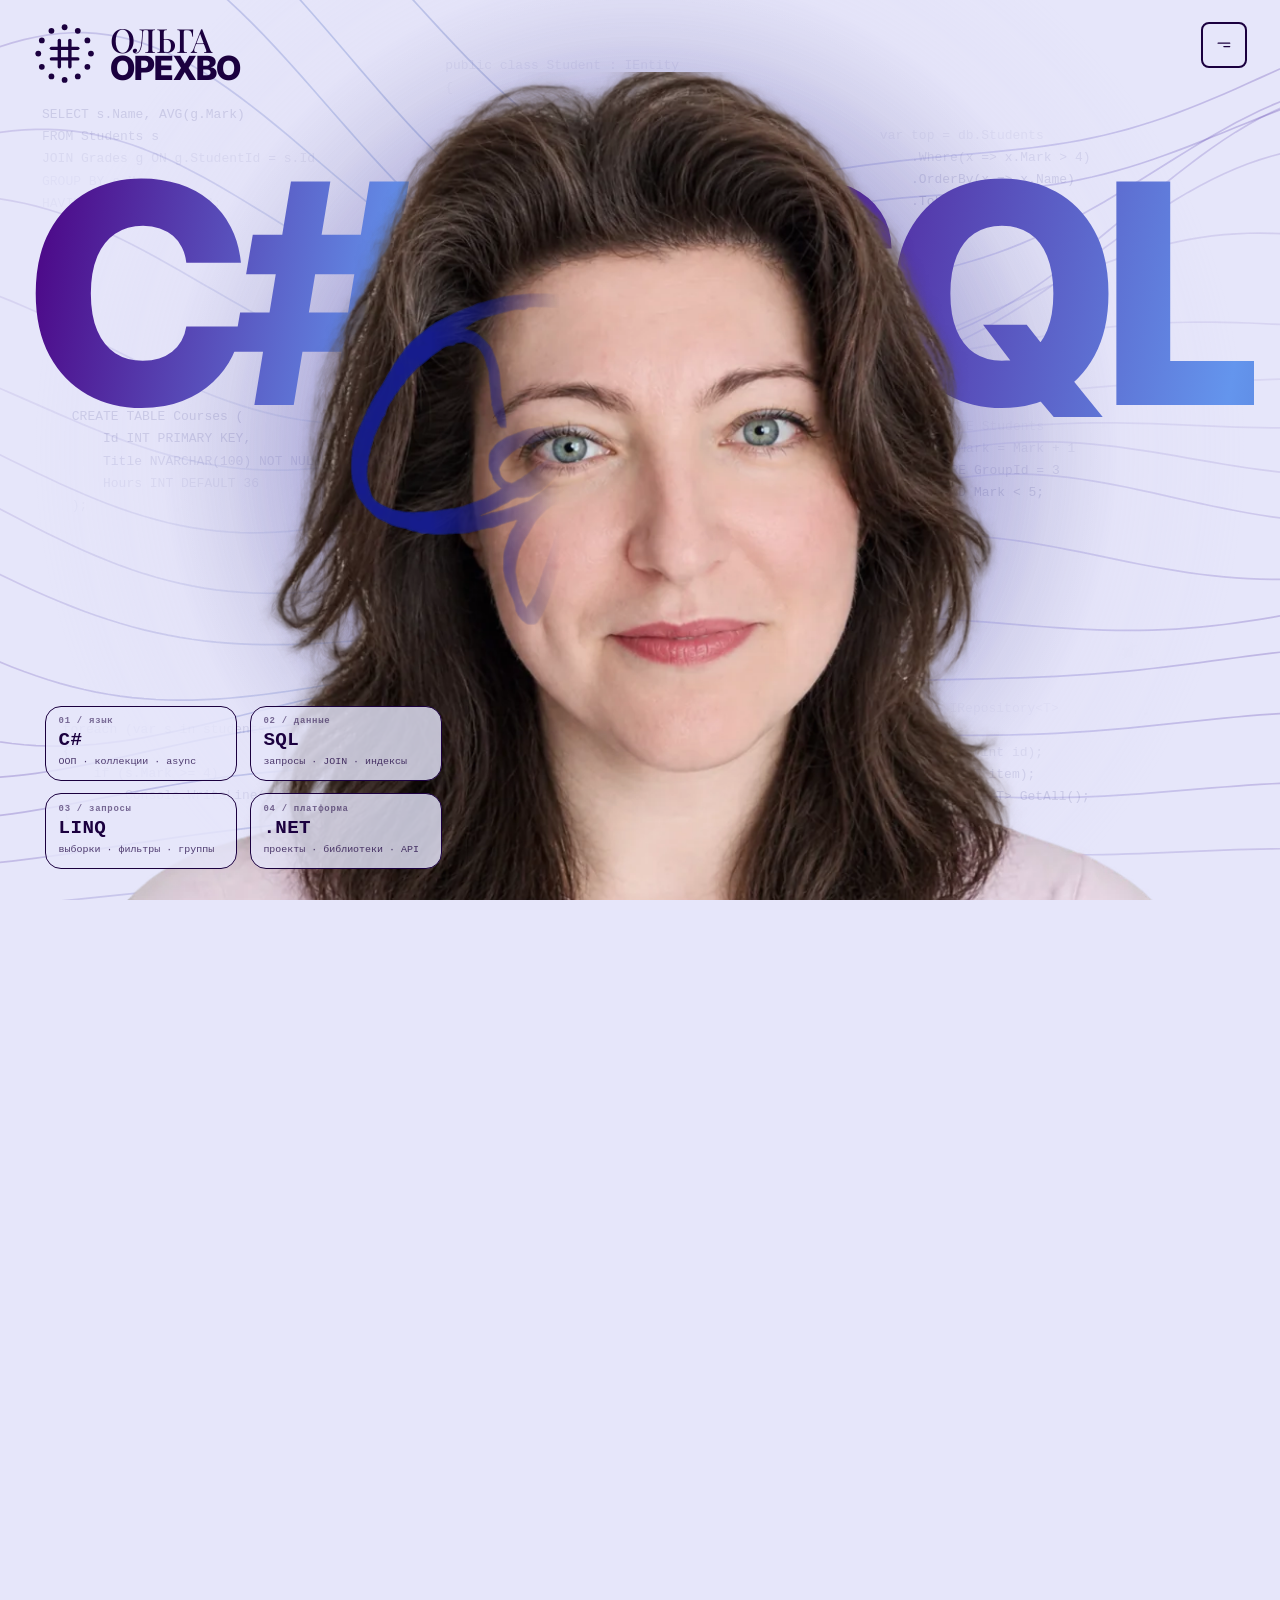
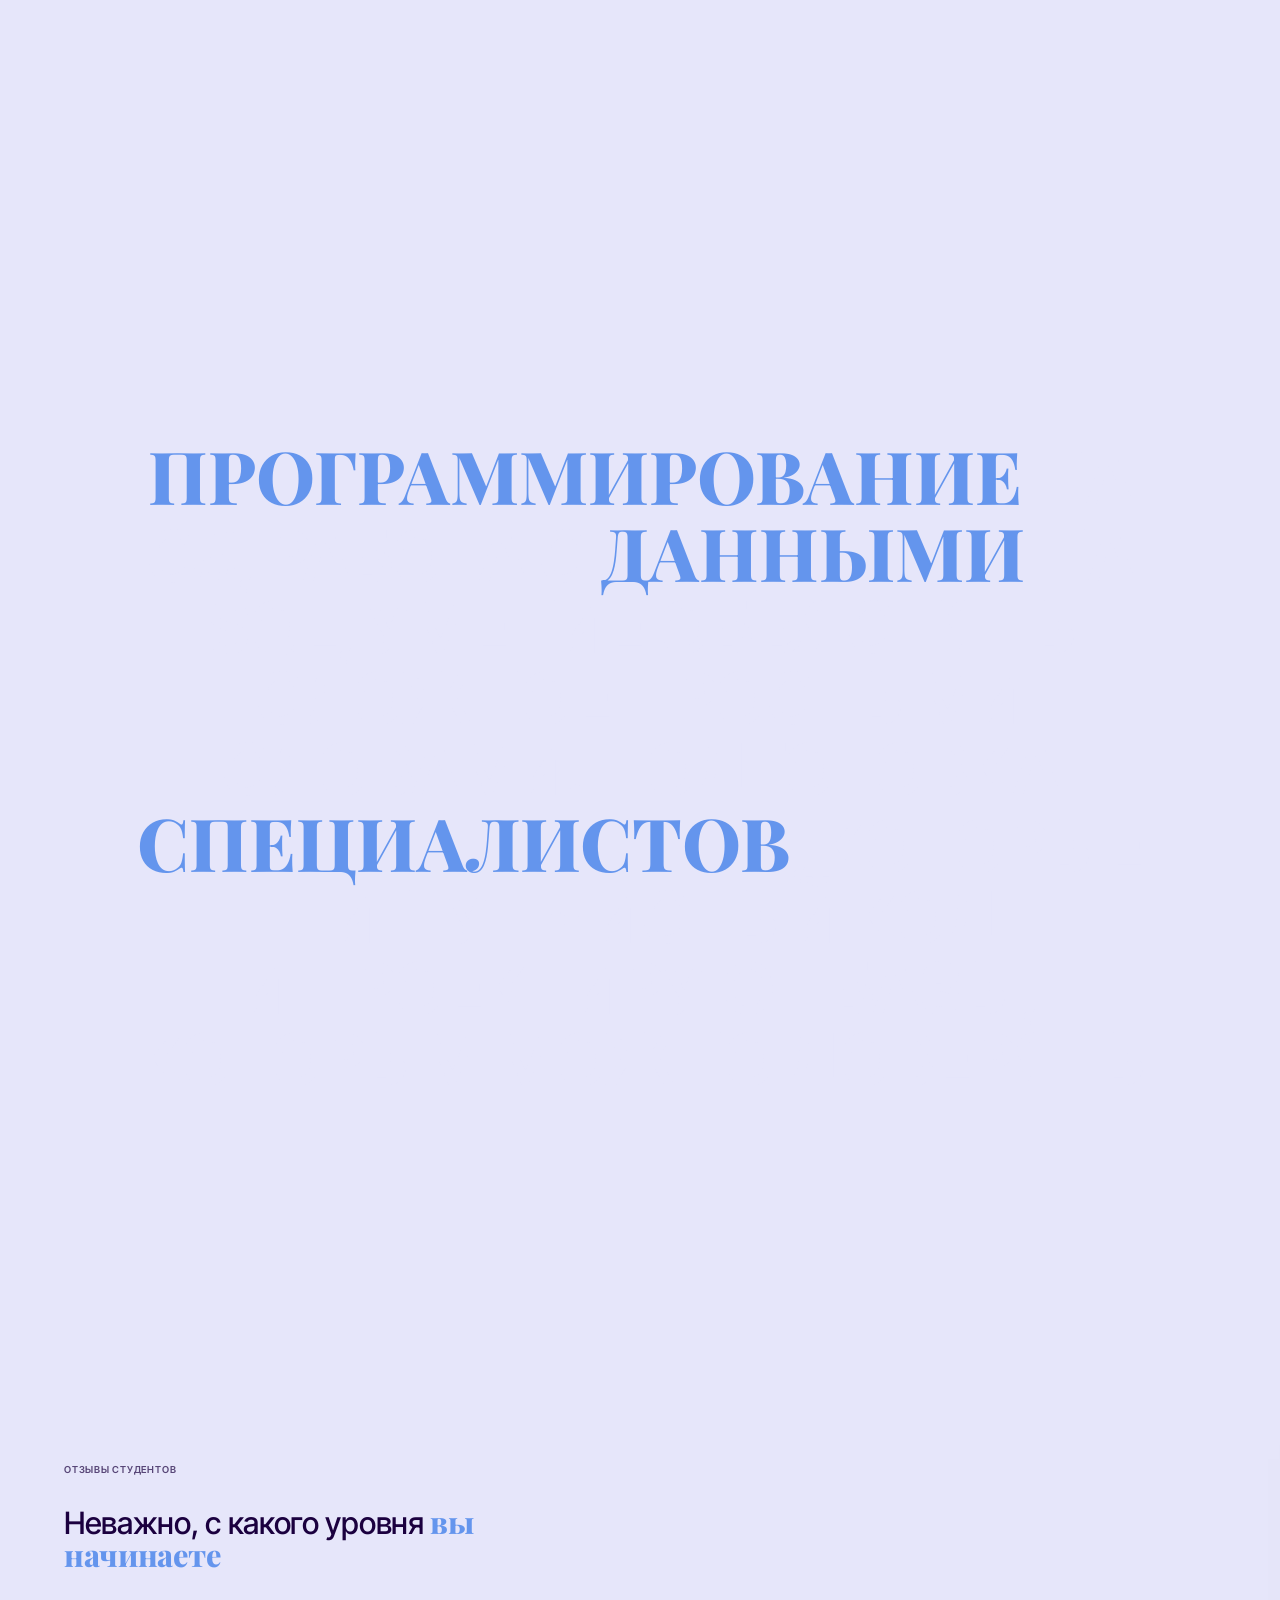
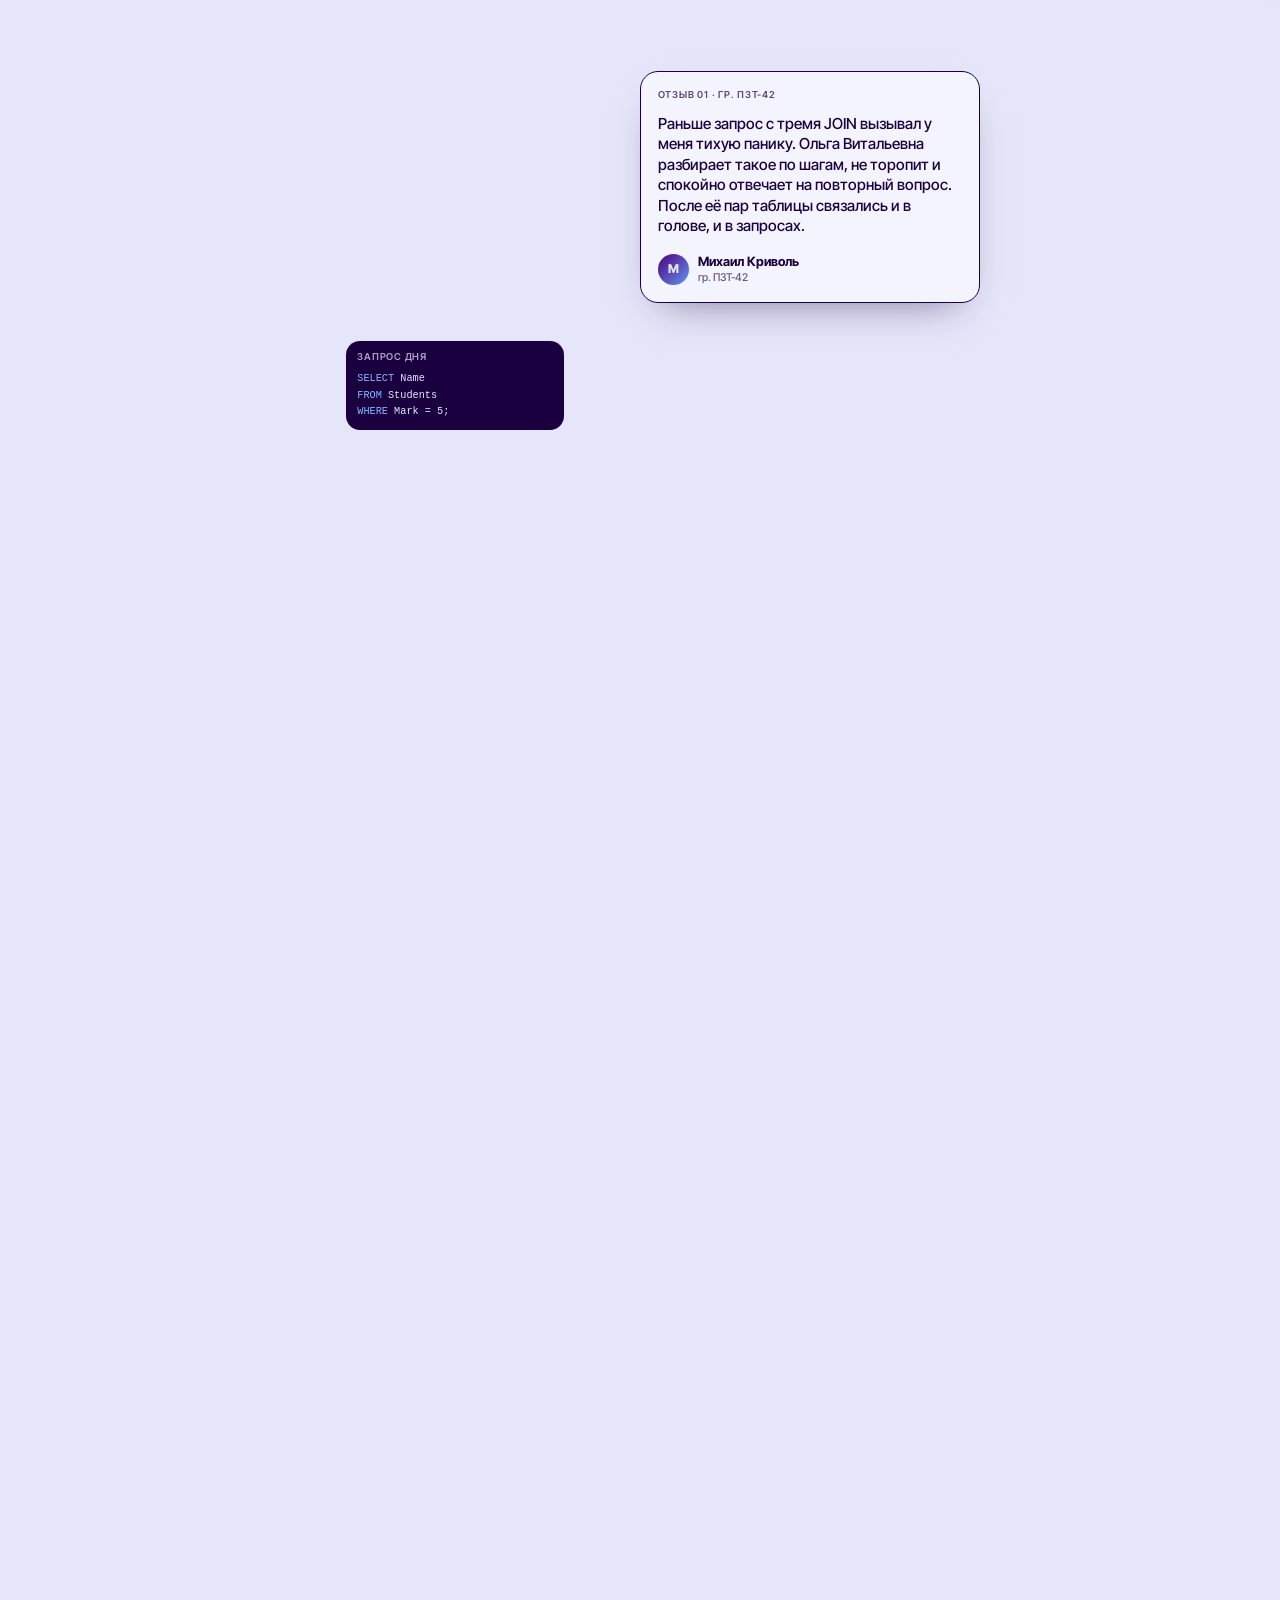
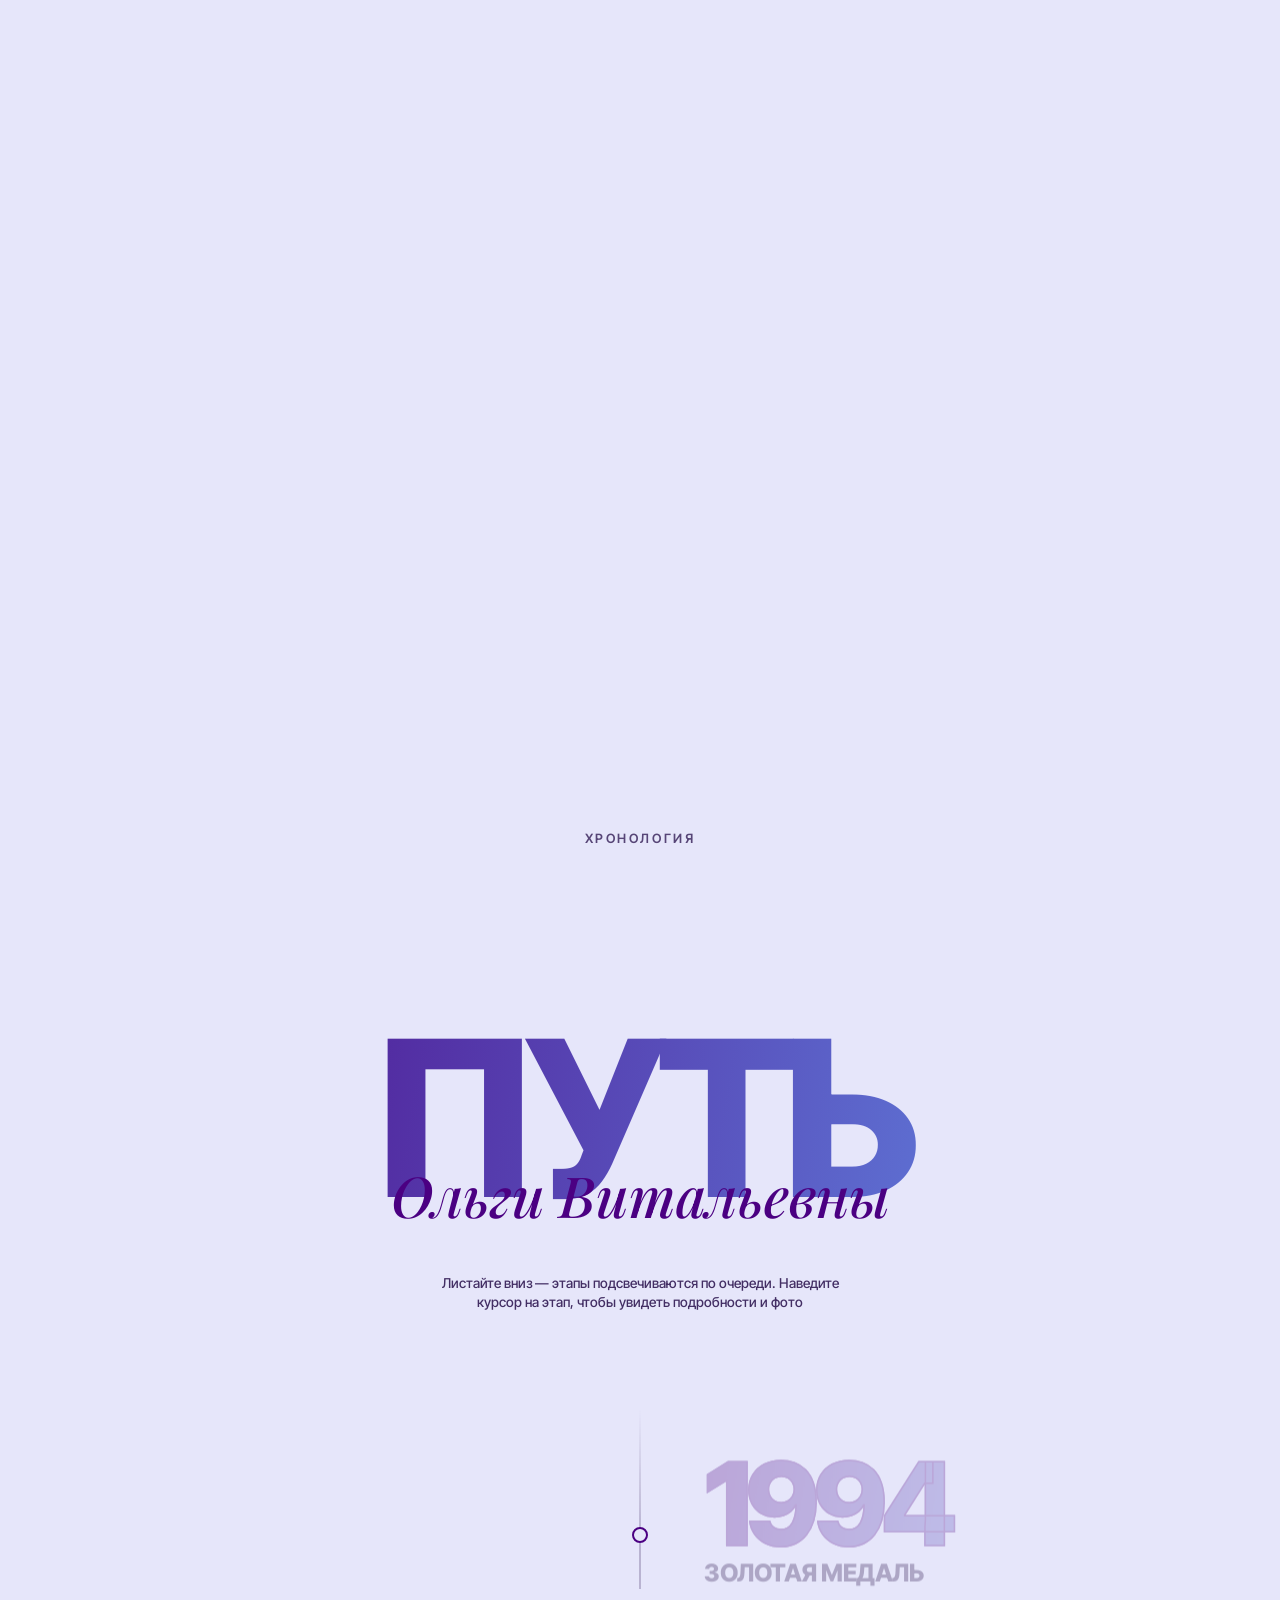
==== commit 5a5f6eda: "патриот награда+" ====
--- a/index.html
+++ b/index.html
@@ -295,7 +295,7 @@
 <section id="awards" aria-label="Награды">
   <div class="ahead">
     <div><span class="acap">Грамоты и дипломы</span><h2>Награды<span>Зал славы</span></h2></div>
-    <p>66 документов: грамоты, дипломы, сертификаты и благодарности за подготовку конкурсантов и работу с учащимися.</p>
+    <p>67 документов: грамоты, дипломы, сертификаты и благодарности за подготовку конкурсантов и работу с учащимися.</p>
   </div>
   <div class="agrid" id="agrid"></div>
 </section>
